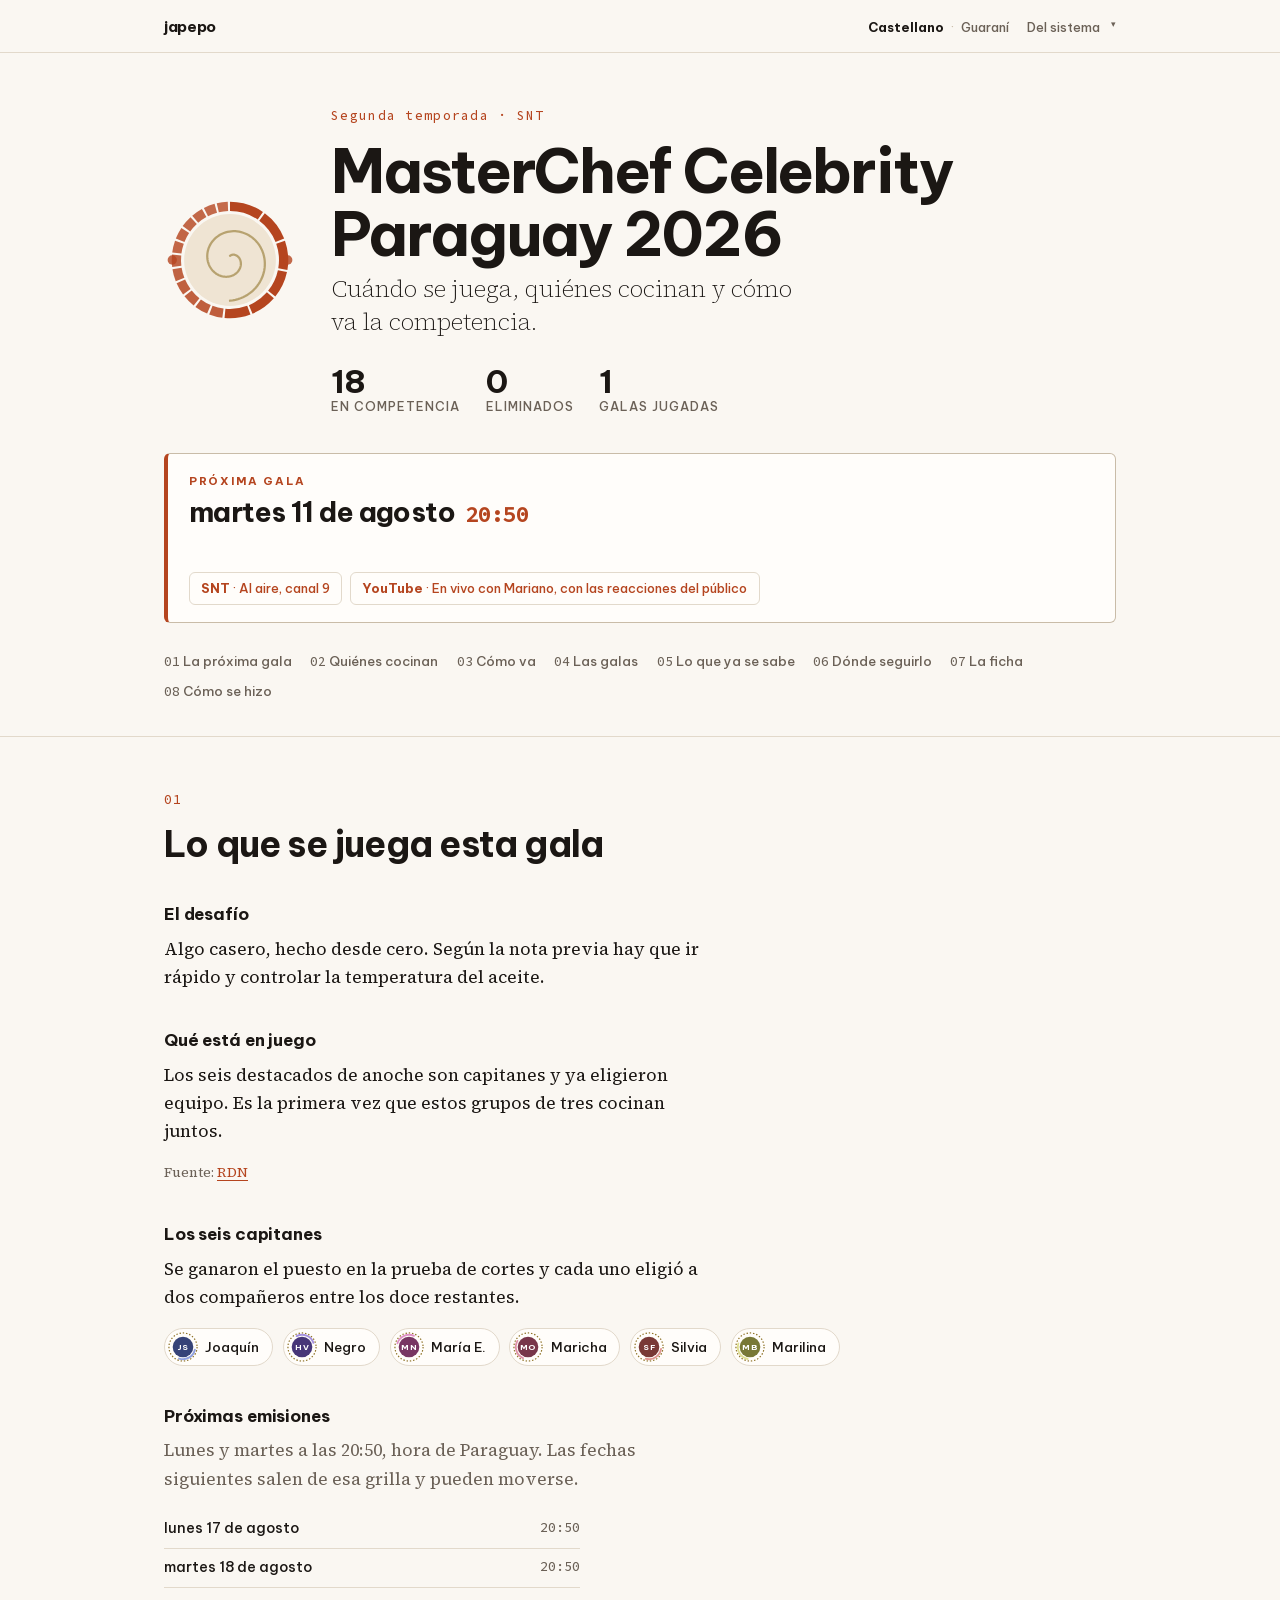
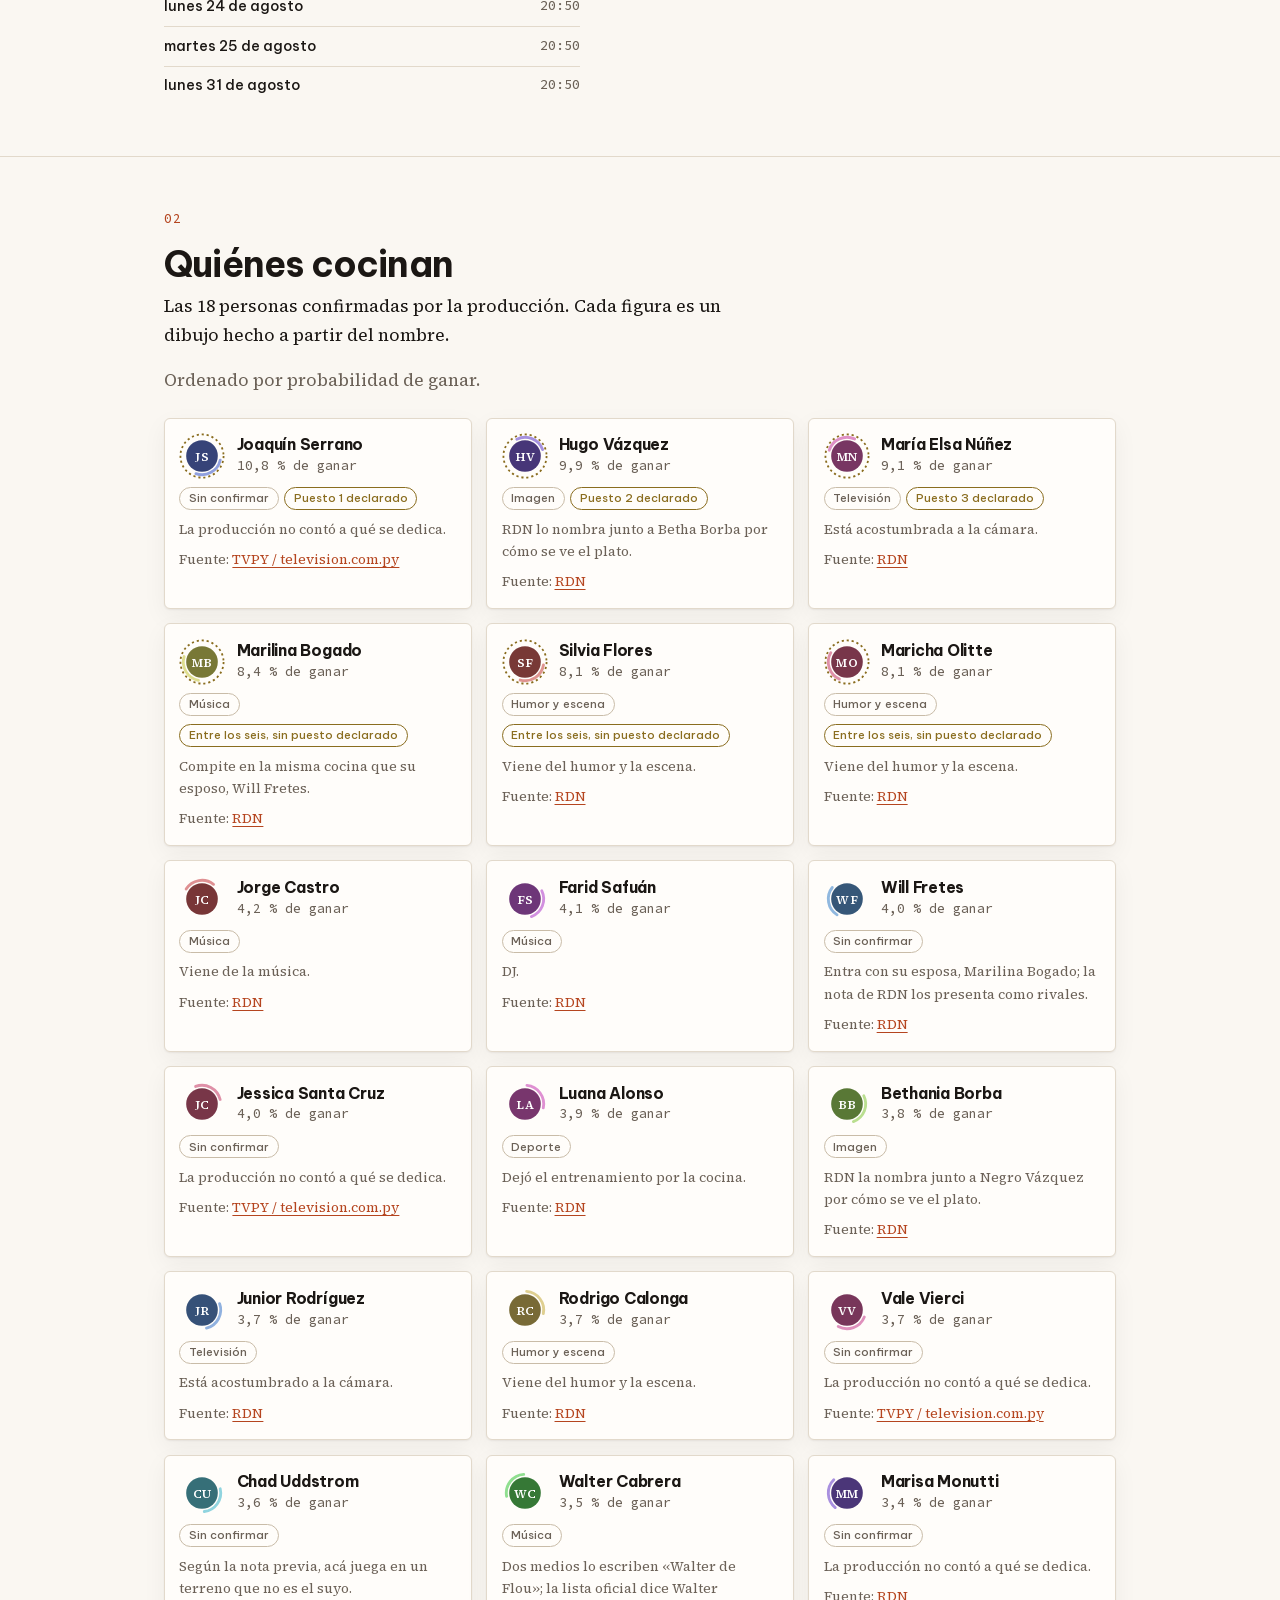
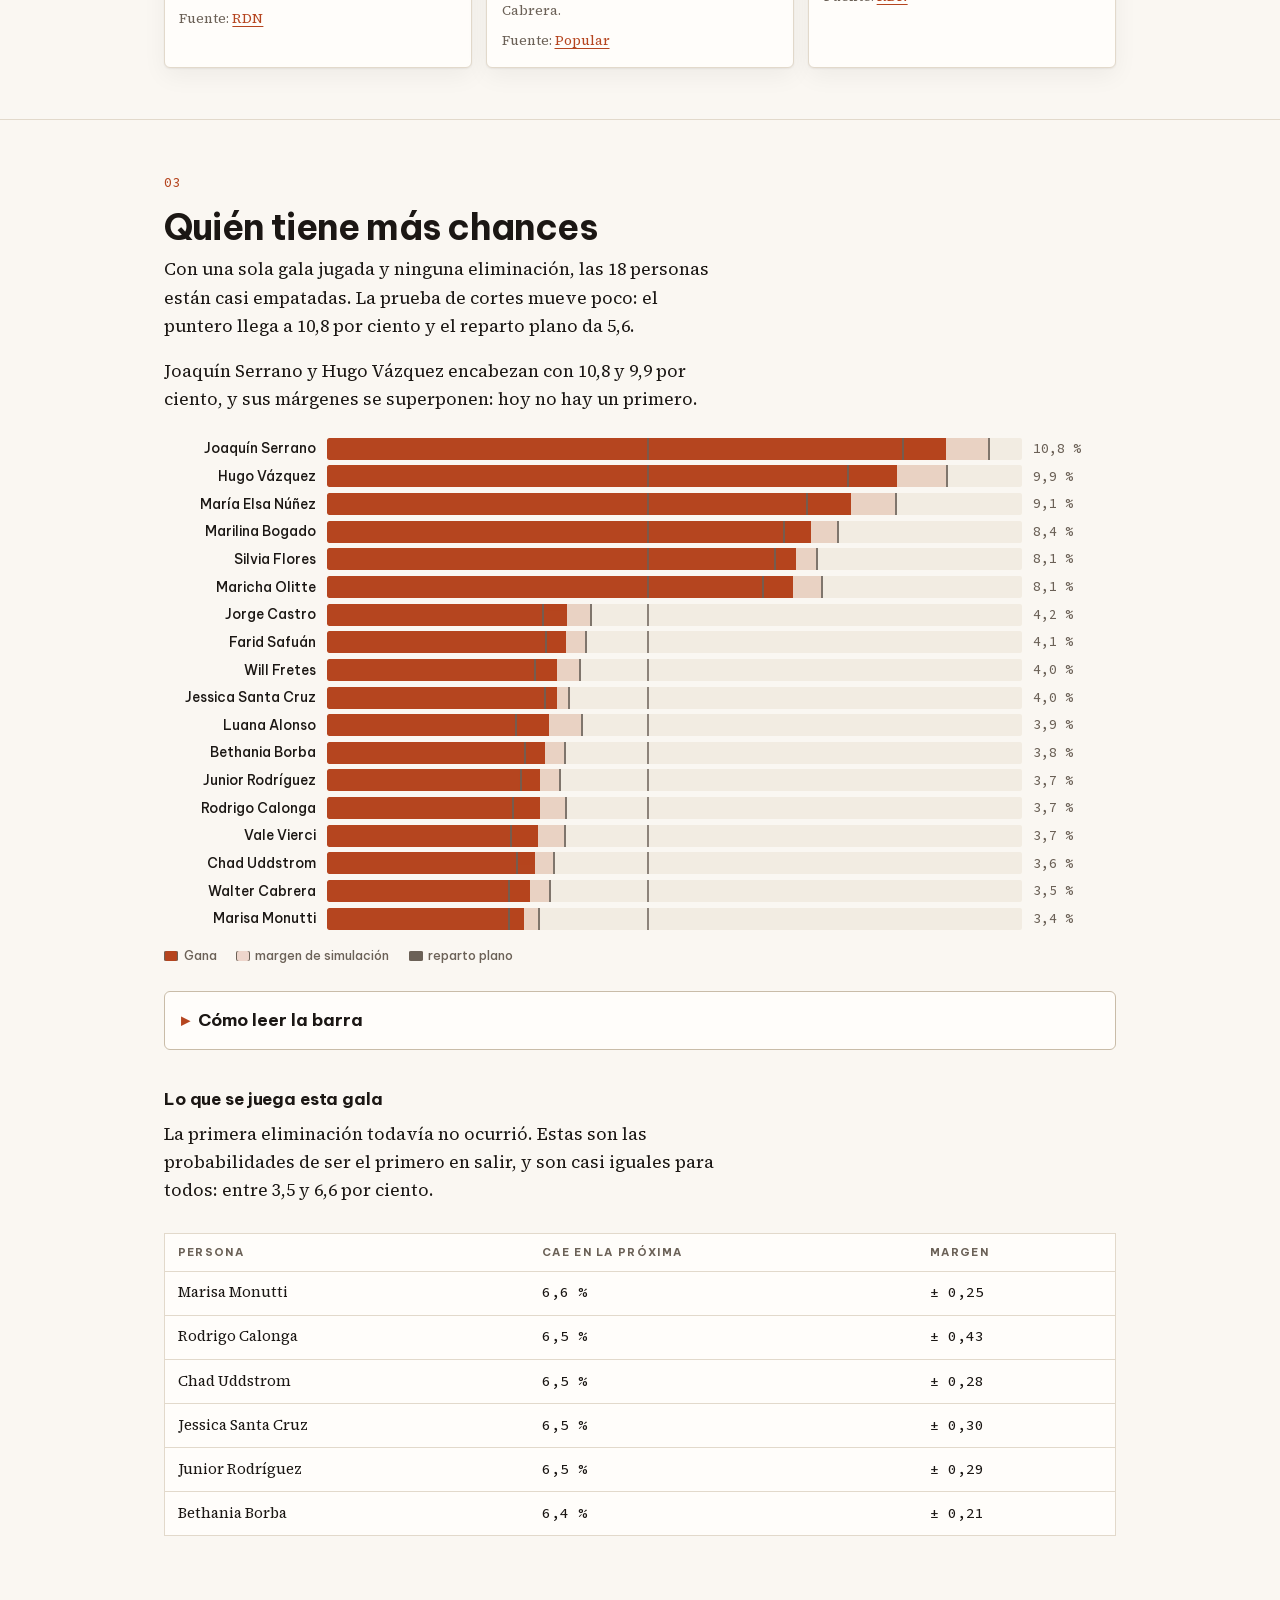
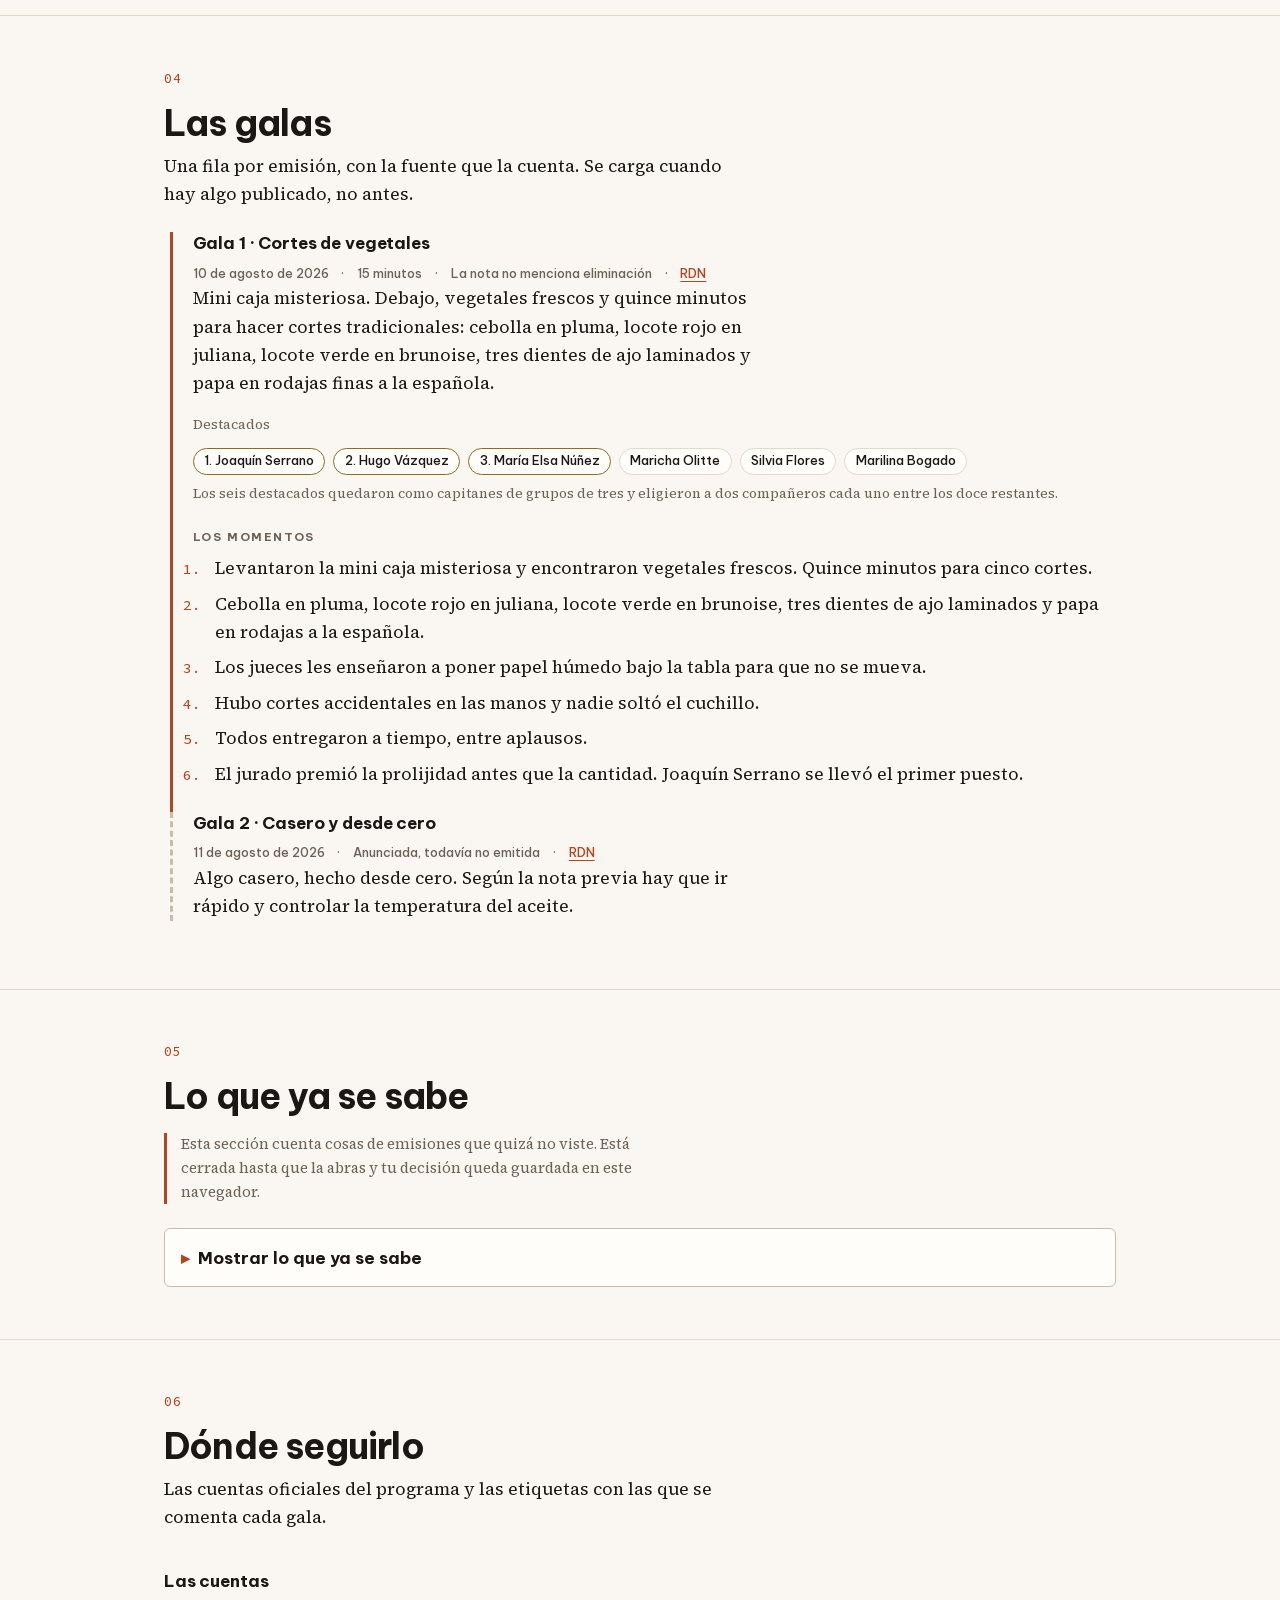
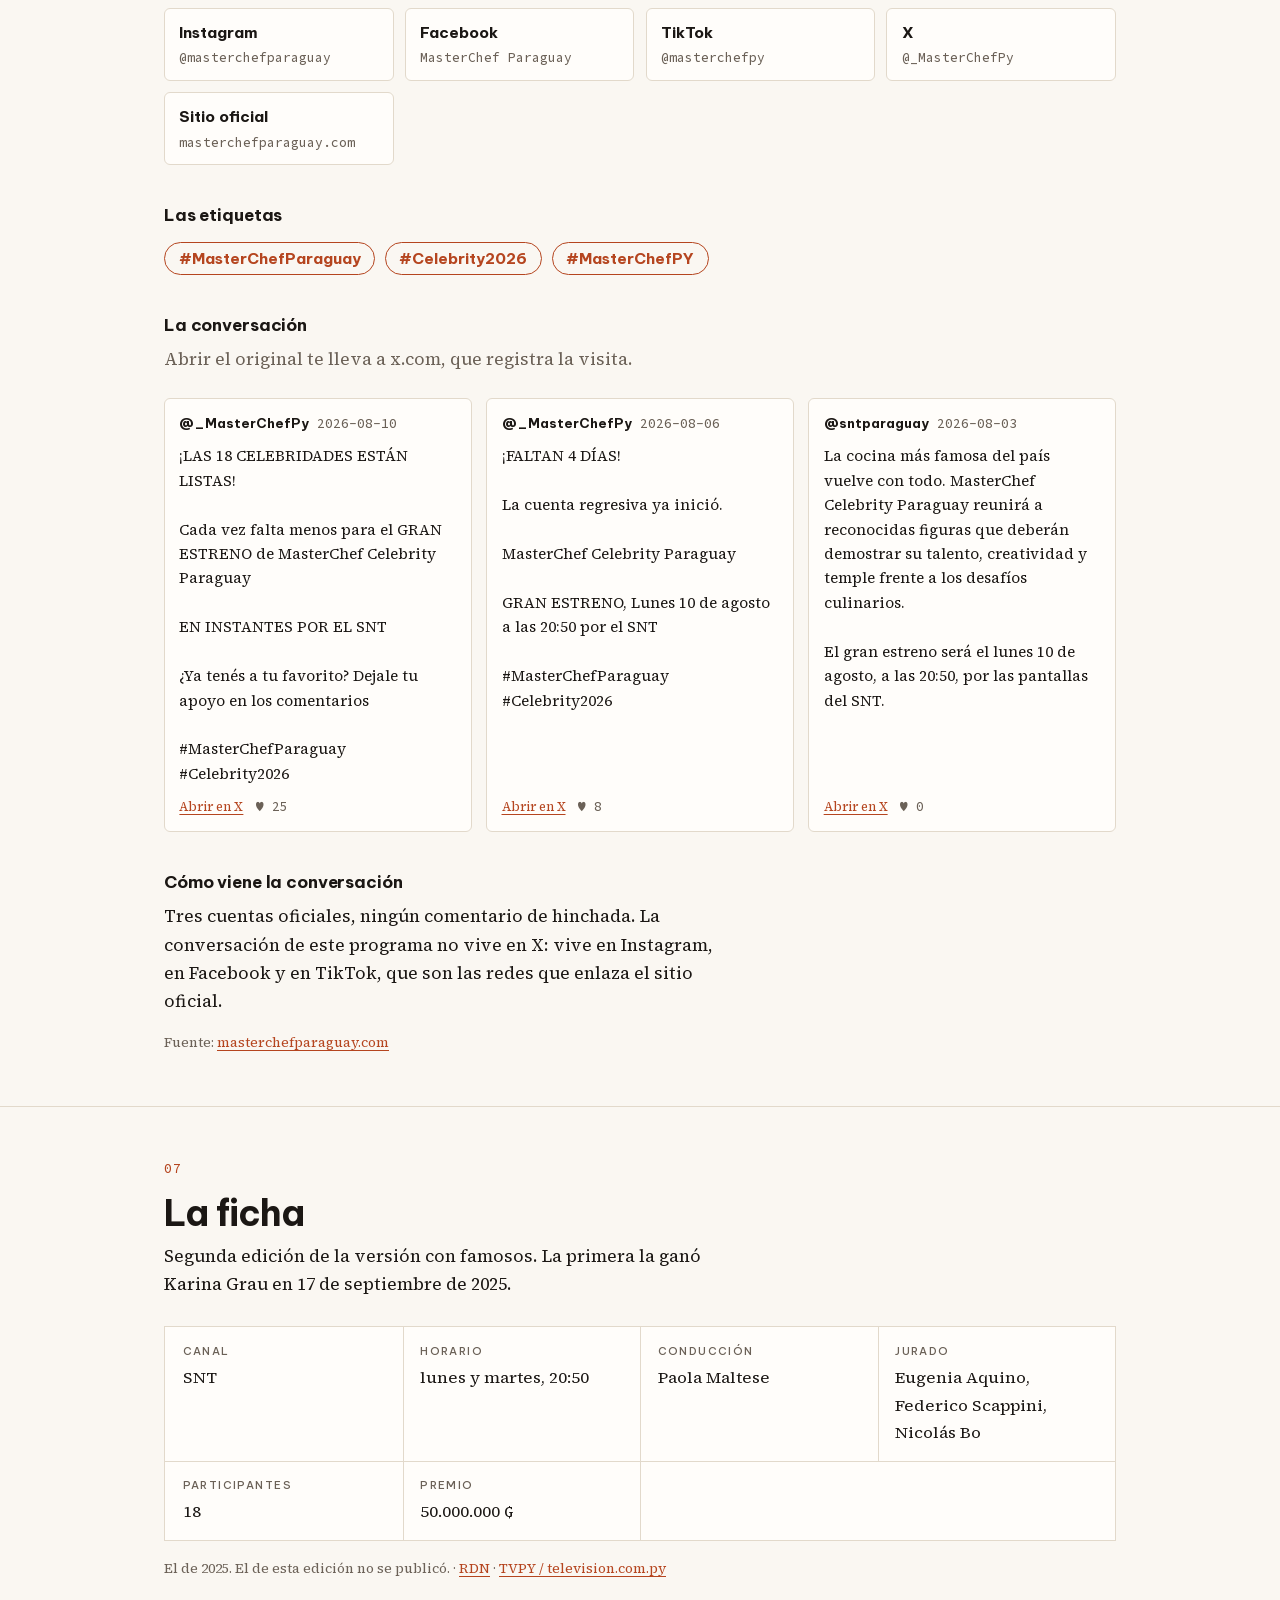
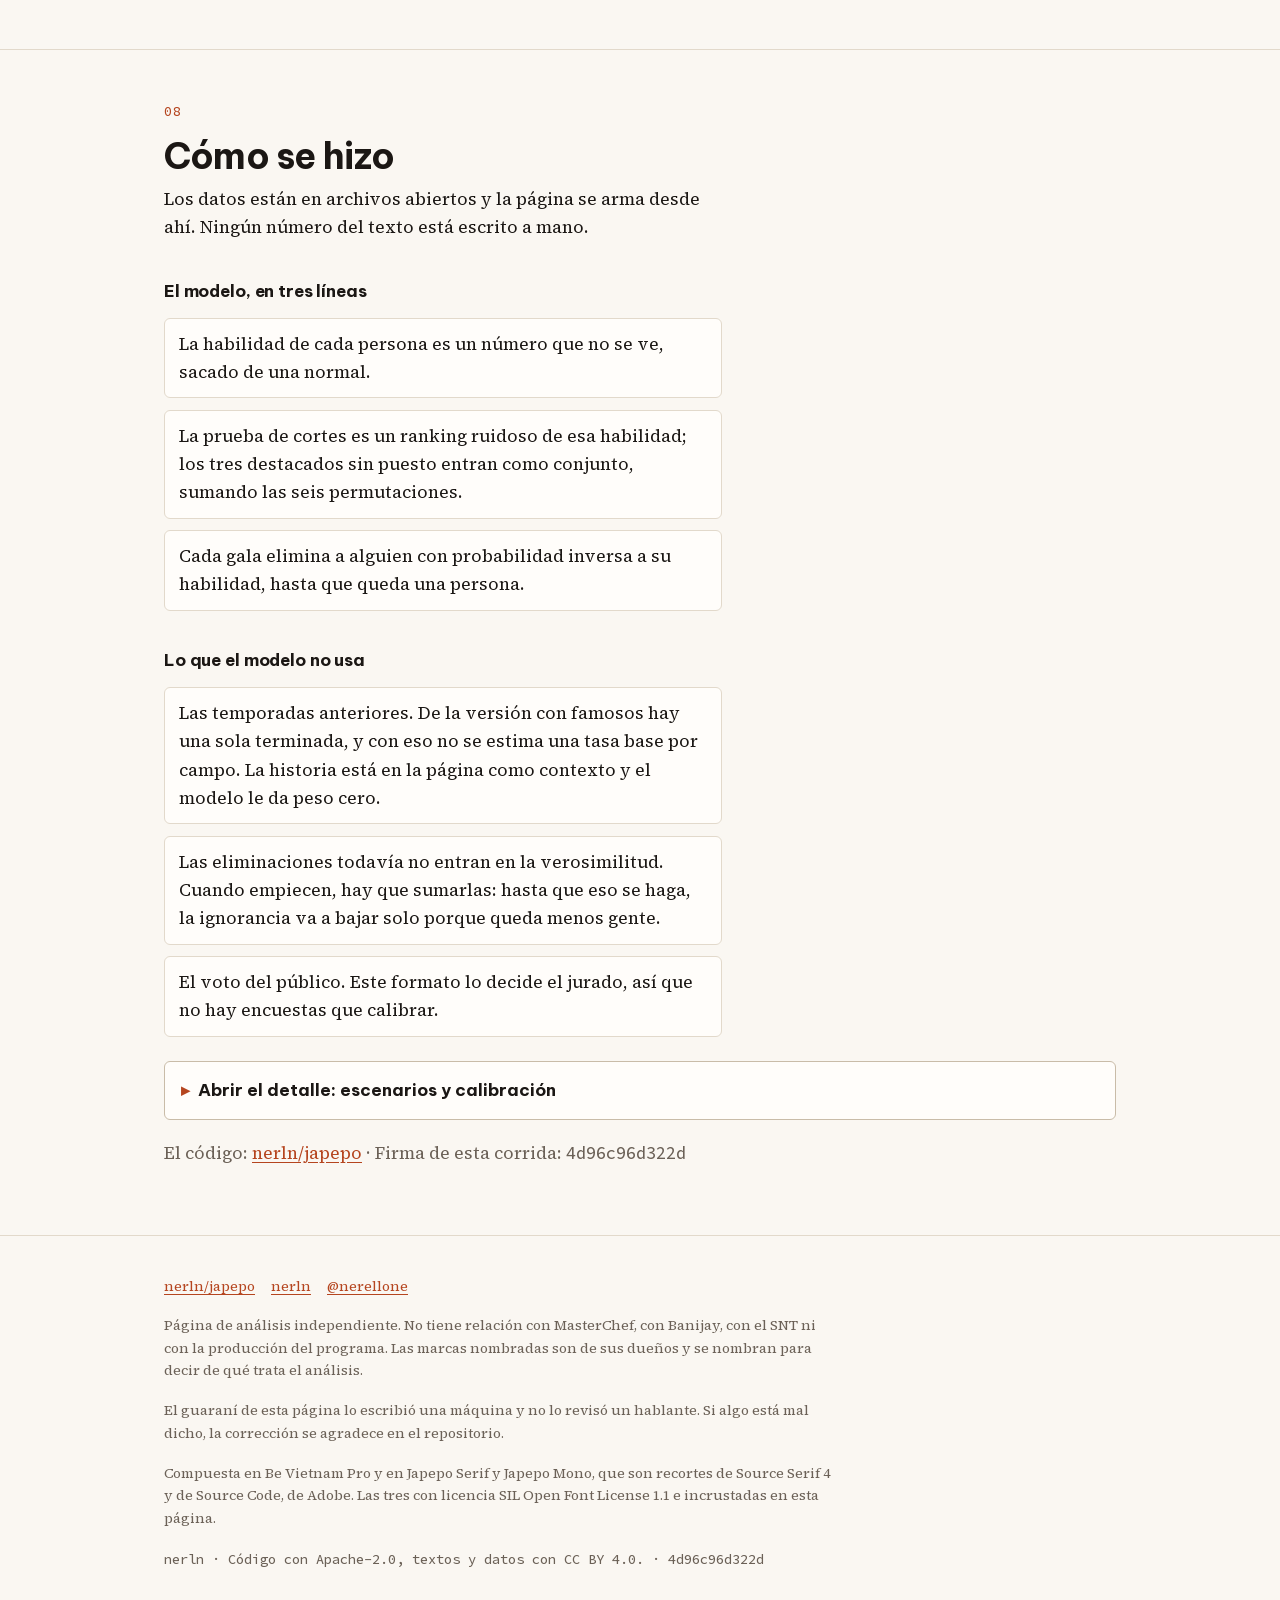
==== web/index.html @ 3936c99b "japepo: MasterChef Celebrity Paraguay 2026, en castellano y guaraní Página de seguimiento de la segu" ====
<!doctype html>
<html lang="es" data-tema="sistema">
<head>
<meta charset="utf-8">
<meta name="viewport" content="width=device-width, initial-scale=1">
<title>MasterChef Celebrity Paraguay 2026 · japepo</title>
<meta name="description" content="Cuándo es la próxima gala de MasterChef Celebrity Paraguay 2026, quiénes siguen en competencia y qué chance tiene cada uno. En castellano y guaraní. Sitio de hinchas, sin relación con la producción.">
<meta name="author" content="nerln">
<meta name="japepo:firma" content="4d96c96d322d">
<meta name="japepo:no-afiliacion" content="Análisis independiente. Sin relación con MasterChef, Banijay, SNT ni la producción del programa.">
<meta property="og:title" content="MasterChef Celebrity Paraguay 2026 · cuándo se juega y cómo va">
<meta property="og:description" content="Cuándo es la próxima gala y quién tiene más chances.">
<meta property="og:type" content="website">
<meta property="og:url" content="https://nerln.github.io/japepo/">
<meta property="og:site_name" content="japepo">
<meta property="og:locale" content="es_PY">
<meta property="og:locale:alternate" content="gn_PY">
<meta property="og:image" content="https://nerln.github.io/japepo/og.png">
<meta property="og:image:width" content="1200">
<meta property="og:image:height" content="630">
<meta property="og:image:alt" content="MasterChef Celebrity Paraguay 2026: la próxima gala y los tres con más chances.">
<meta name="twitter:card" content="summary_large_image">
<meta name="twitter:title" content="MasterChef Celebrity Paraguay 2026">
<meta name="twitter:description" content="Cuándo es la próxima gala y quién tiene más chances.">
<meta name="twitter:image" content="https://nerln.github.io/japepo/og.png">
<link rel="canonical" href="https://nerln.github.io/japepo/">
<link rel="icon" href="icono.svg" type="image/svg+xml">
<style>
/* ==========================================================================
   Tipografia incrustada. La genera gui/fuentes.py; no se edita a mano.

   Tres familias con tres trabajos: Be Vietnam Pro para titular y rotulo,
   Japepo Serif para lo que se lee de corrido, Japepo Mono para las cifras
   que forman columna. Las dos ultimas son recortes de Source Serif 4 y de
   Source Code, de Adobe, renombrados porque la OFL no deja usar el nombre
   reservado en una version modificada, y recortar es modificar.

   Las tres bajo SIL Open Font License 1.1:
   Be Vietnam Pro   Copyright 2021 The Be Vietnam Pro Project Authors (https://github.com/bettergui/BeVietnamPro) · https://scripts.sil.org/OFL
   Be Vietnam Pro   Copyright 2021 The Be Vietnam Pro Project Authors (https://github.com/bettergui/BeVietnamPro) · https://scripts.sil.org/OFL
   Japepo Serif     © 2014 - 2023 Adobe (http://www.adobe.com/), with Reserved Font Name ‘Source’. · http://scripts.sil.org/OFL
   Japepo Mono      © 2023 Adobe (http://www.adobe.com/), with Reserved Font Name ‘Source’ · http://scripts.sil.org/OFL
   ========================================================================== */

/* Be Vietnam Pro 500 · BeVietnamPro-Medium.ttf · 10.3 kB */
@font-face{font-family:"Be Vietnam Pro";font-style:normal;font-weight:500;font-display:swap;src:url([data-uri]) format('woff2');}

/* Be Vietnam Pro 700 · BeVietnamPro-Bold.ttf · 10.2 kB */
@font-face{font-family:"Be Vietnam Pro";font-style:normal;font-weight:700;font-display:swap;src:url([data-uri]) format('woff2');}

/* Japepo Serif 250 700 · SourceSerif4Variable.woff2 · 41.1 kB */
@font-face{font-family:"Japepo Serif";font-style:normal;font-weight:250 700;font-display:swap;src:url([data-uri]) format('woff2');}

/* Japepo Mono 450 · SourceCodeVariable.woff2 · 8.9 kB */
@font-face{font-family:"Japepo Mono";font-style:normal;font-weight:450;font-display:swap;src:url([data-uri]) format('woff2');}

</style>
<style>
/* ---------- temas ---------- */
:root {
  --fondo: #faf7f2;
  --fondo-2: #fffdfa;
  --fondo-3: #f2ece2;
  --texto: #1b1714;
  --texto-2: #6b6157;
  --borde: #e2d9cb;
  --borde-fuerte: #c9bca8;
  --acento: #b5451f;
  --acento-2: #8a6d1f;
  --barra: #b5451f;
  --banda: rgba(181, 69, 31, 0.18);
  --plano: #6b6157;
  --destacado: #8a6d1f;
  --marca-anillo: #b5451f;
  --marca-caldo: #efe4d3;
  --marca-vapor: #8a6d1f;
  --sombra: 0 1px 2px rgba(27, 23, 20, 0.06), 0 8px 24px rgba(27, 23, 20, 0.05);
  color-scheme: light;

  /* Tres radios, no uno. La ficha y las tablas van a canto vivo, las tarjetas
     apenas redondeadas, y solo las pastillas del control quedan circulares. */
  --radio: 6px;
  --radio-canto: 0px;
  --radio-pastilla: 999px;

  /* Tres familias, tres trabajos. Ninguna es la del sistema: un titular en
     Georgia y un texto en la sans del sistema es lo que hace que una pagina se
     lea como una plantilla. Ver gui/fuentes.py. */
  --tipo-display: "Be Vietnam Pro", "Helvetica Neue", Arial, sans-serif;
  --tipo-texto: "Japepo Serif", "Source Serif 4", Charter, Georgia, serif;
  --tipo-mono: "Japepo Mono", "Source Code", ui-monospace, SFMono-Regular, Menlo, monospace;
}
:root[data-tema="oscuro"] {
  color-scheme: dark;
  --fondo: #14120f; --fondo-2: #1d1a16; --fondo-3: #26221c;
  --texto: #f0ebe4; --texto-2: #a89e92; --borde: #322c25; --borde-fuerte: #4a4238;
  --acento: #e0763f; --acento-2: #d4b45e;
  --barra: #e0763f; --banda: rgba(224, 118, 63, 0.22); --plano: #a89e92;
  --destacado: #d4b45e;
  --marca-anillo: #e0763f; --marca-caldo: #26221c; --marca-vapor: #d4b45e;
  --sombra: 0 1px 2px rgba(0, 0, 0, 0.4), 0 8px 24px rgba(0, 0, 0, 0.3);
}
:root[data-tema="brasa"] {
  color-scheme: dark;
  --fondo: #0d0a08; --fondo-2: #17100c; --fondo-3: #21160f;
  --texto: #ffeede; --texto-2: #bd9b81; --borde: #33200f; --borde-fuerte: #5c3313;
  --acento: #ff7a18; --acento-2: #ffc14d;
  --barra: #ff7a18; --banda: rgba(255, 122, 24, 0.25); --plano: #bd9b81;
  --destacado: #ffc14d;
  --marca-anillo: #ff7a18; --marca-caldo: #21160f; --marca-vapor: #ffc14d;
  --sombra: 0 0 0 1px rgba(255, 122, 24, 0.08), 0 10px 30px rgba(0, 0, 0, 0.55);
}
:root[data-tema="kaa"] {
  color-scheme: light;
  --fondo: #f2f6ee; --fondo-2: #fbfdf8; --fondo-3: #e6eede;
  --texto: #16211a; --texto-2: #56695b; --borde: #d5e0ca; --borde-fuerte: #b3c4a4;
  --acento: #2f6b3d; --acento-2: #7a6a17;
  --barra: #2f6b3d; --banda: rgba(47, 107, 61, 0.16); --plano: #56695b;
  --destacado: #7a6a17;
  --marca-anillo: #2f6b3d; --marca-caldo: #e6eede; --marca-vapor: #7a6a17;
}
:root[data-tema="contraste"] {
  color-scheme: dark;
  --fondo: #000; --fondo-2: #000; --fondo-3: #111;
  --texto: #fff; --texto-2: #e8e8e8; --borde: #fff; --borde-fuerte: #fff;
  --acento: #ffe500; --acento-2: #00e5ff;
  --barra: #ffe500; --banda: rgba(255, 229, 0, 0.3); --plano: #fff;
  --destacado: #00e5ff;
  --marca-anillo: #ffe500; --marca-caldo: #000; --marca-vapor: #00e5ff;
  --sombra: none; --radio: 0px;
}
:root[data-tema="sistema"] { color-scheme: light dark; }
@media (prefers-color-scheme: dark) {
  :root[data-tema="sistema"] {
    --fondo: #14120f; --fondo-2: #1d1a16; --fondo-3: #26221c;
    --texto: #f0ebe4; --texto-2: #a89e92; --borde: #322c25; --borde-fuerte: #4a4238;
    --acento: #e0763f; --acento-2: #d4b45e;
    --barra: #e0763f; --banda: rgba(224, 118, 63, 0.22); --plano: #a89e92;
    --destacado: #d4b45e;
    --marca-anillo: #e0763f; --marca-caldo: #26221c; --marca-vapor: #d4b45e;
    --sombra: 0 1px 2px rgba(0, 0, 0, 0.4), 0 8px 24px rgba(0, 0, 0, 0.3);
  }
}

/* ---------- idioma ---------- */
html[lang="es"] [data-l="gn"], html[lang="gn"] [data-l="es"] { display: none; }

/* ---------- base ---------- */
* { box-sizing: border-box; }
html { scroll-behavior: smooth; }
body {
  margin: 0; background: var(--fondo); color: var(--texto);
  font-family: var(--tipo-texto); font-size: 1.0625rem; font-weight: 400;
  line-height: 1.66; -webkit-font-smoothing: antialiased; text-rendering: optimizeLegibility;
}
.envoltura { max-width: 62rem; margin: 0 auto; padding: 0 1.25rem; }
.prosa { max-width: 62ch; }          /* la linea de lectura, no el ancho del bloque */

/* El salto de la pagina es de familia antes que de peso: geometrico de 700
   contra serif de 250. Un 400 contra un 600 de la misma familia es el contraste
   timido que hace que todo se parezca a todo. */
h1, h2, h3 { font-family: var(--tipo-display); font-weight: 700; }
h1 {
  font-size: clamp(2.4rem, 5.4vw, 3.8rem); line-height: 1.03;
  letter-spacing: -0.035em; margin: 0 0 .5rem;
}
h2 {
  font-size: clamp(1.6rem, 3.2vw, 2.25rem); line-height: 1.12;
  letter-spacing: -0.022em; margin: 0 0 .5rem;
}
h3 {
  font-size: 1.06rem; line-height: 1.3; letter-spacing: -0.008em;
  margin: 2.4rem 0 .6rem;
}
p { margin: 0 0 1.05rem; }
strong, b { font-weight: 600; }
a { color: var(--acento); text-underline-offset: 3px; }
a:hover { text-decoration-thickness: 2px; }
:focus-visible { outline: 3px solid var(--acento); outline-offset: 2px; border-radius: 3px; }
.silencio { color: var(--texto-2); }
.mono { font-family: var(--tipo-mono); font-variant-numeric: tabular-nums; }
.oculto { position: absolute; width: 1px; height: 1px; overflow: hidden; clip: rect(0 0 0 0); white-space: nowrap; }
/* El enlace de salto es el primer tabulado de la pagina: al recibir el foco
   tiene que verse, o para quien navega con teclado es como no tenerlo. */
.oculto:focus, .oculto:focus-visible {
  position: fixed; top: .6rem; left: .6rem; width: auto; height: auto; clip: auto;
  z-index: 60; background: var(--acento); color: var(--fondo);
  padding: .5rem .9rem; border-radius: var(--radio); font-family: var(--tipo-display);
  font-weight: 700; text-decoration: none;
}

/* ---------- barra de control ---------- */
/* Una linea de texto arriba de todo. No se pega al scroll: una barra que
   persigue al lector le come alto de pantalla en el telefono y no hace falta,
   porque el tema ya viene del sistema y el idioma se elige una vez. */
.control { border-bottom: 1px solid var(--borde); }
.control .envoltura {
  display: flex; gap: 1rem; align-items: baseline; justify-content: space-between;
  padding-top: .85rem; padding-bottom: .85rem;
}
.control-nombre {
  font-family: var(--tipo-display); font-weight: 700; font-size: .95rem;
  letter-spacing: -0.02em; color: var(--texto); text-decoration: none;
}
.control-derecha {
  display: flex; align-items: baseline; gap: 1.1rem;
  font-family: var(--tipo-display); font-weight: 500; font-size: .8rem;
}
.idiomas { display: flex; align-items: baseline; gap: .45rem; }
.idiomas > span[aria-hidden] { color: var(--borde-fuerte); }
.idiomas button {
  border: 0; background: none; padding: 0; margin: 0; font: inherit;
  color: var(--texto-2); cursor: pointer;
}
.idiomas button:hover { color: var(--acento); }
.idiomas button[aria-pressed="true"] { color: var(--texto); font-weight: 700; }
.temas { position: relative; display: inline-flex; align-items: baseline; }
.temas::after {
  content: "▾"; position: absolute; right: 0; pointer-events: none;
  color: var(--texto-2); font-size: .7em;
}
.temas select {
  appearance: none; -webkit-appearance: none;
  border: 0; background: none; font: inherit; color: var(--texto-2);
  padding: 0 .85rem 0 0; margin: 0; cursor: pointer;
}
.temas select:hover { color: var(--acento); }

/* ---------- portada ---------- */
.portada { padding: 3.2rem 0 2rem; border-bottom: 1px solid var(--borde); }
.portada-fila { display: flex; gap: 2.2rem; align-items: center; flex-wrap: wrap; }
.portada-fila > div { flex: 1 1 22rem; min-width: 0; }
.marca { width: 132px; height: 132px; flex: none; }
.control .marca { width: 26px; height: 26px; }
.bajada {
  font-size: clamp(1.15rem, 2.1vw, 1.45rem); font-weight: 250; line-height: 1.42;
  color: var(--texto); max-width: 40ch; margin: .3rem 0 1rem;
}
.hechos { display: flex; gap: .5rem; flex-wrap: wrap; margin-top: 1rem; }
.hecho {
  border: 1px solid var(--borde); background: var(--fondo-2); border-radius: var(--radio);
  padding: .3rem .7rem; font-family: var(--tipo-display); font-weight: 500; font-size: .8rem;
}
.hecho b { font-weight: 600; }

/* ---------- la proxima gala ---------- */
.cifras { display: flex; gap: 1.6rem; flex-wrap: wrap; margin-top: 1.4rem; }
.cifra {
  font-family: var(--tipo-display); font-weight: 500; font-size: .78rem;
  color: var(--texto-2); line-height: 1.2; text-transform: uppercase; letter-spacing: .08em;
}
.cifra-num {
  display: block; font-family: var(--tipo-display); font-weight: 700;
  font-size: 2rem; letter-spacing: -0.03em; color: var(--texto); text-transform: none;
}
.proxima-tarjeta {
  margin-top: 2.4rem; border: 1px solid var(--borde-fuerte); border-left: 4px solid var(--acento);
  background: var(--fondo-2); padding: 1.1rem 1.3rem; border-radius: var(--radio);
}
.proxima-rotulo {
  font-family: var(--tipo-display); font-weight: 700; font-size: .7rem;
  letter-spacing: .16em; text-transform: uppercase; color: var(--acento); margin: 0 0 .3rem;
}
.proxima-cuando {
  font-family: var(--tipo-display); font-weight: 700; letter-spacing: -0.02em;
  font-size: clamp(1.3rem, 2.6vw, 1.75rem); margin: 0; line-height: 1.2;
}
.proxima-hora {
  font-family: var(--tipo-mono); font-size: .8em; color: var(--acento); margin-left: .6rem;
}
.proxima-reloj { margin: .35rem 0 0; font-size: .95rem; color: var(--texto-2); min-height: 1.5em; }
.proxima-tarjeta .hechos { margin-top: .9rem; }
a.hecho { text-decoration: none; }
a.hecho:hover { border-color: var(--acento); }
.capitanes { display: flex; gap: .6rem; flex-wrap: wrap; margin-top: 1rem; }
.capitan {
  display: flex; align-items: center; gap: .45rem; border: 1px solid var(--borde);
  border-radius: var(--radio-pastilla); padding: .2rem .8rem .2rem .2rem;
  background: var(--fondo-2); font-family: var(--tipo-display); font-weight: 500; font-size: .85rem;
}
.capitan .cara { width: 30px; height: 30px; }
.calendario { list-style: none; padding: 0; margin: 1rem 0 0; max-width: 26rem; }
.calendario li {
  display: flex; justify-content: space-between; gap: 1rem; padding: .45rem 0;
  border-bottom: 1px solid var(--borde); font-family: var(--tipo-display); font-weight: 500;
  font-size: .9rem;
}
.calendario li:last-child { border-bottom: 0; }
.calendario .mono { color: var(--texto-2); font-size: .85rem; }

/* ---------- momentos ---------- */
.momentos-h {
  font-family: var(--tipo-display); font-weight: 700; font-size: .72rem;
  letter-spacing: .14em; text-transform: uppercase; color: var(--texto-2); margin: 1.4rem 0 .5rem;
}
.momentos { margin: 0; padding-left: 1.1rem; display: grid; gap: .45rem; }
.momentos li { padding-left: .3rem; }
.momentos li::marker { font-family: var(--tipo-mono); color: var(--acento); font-size: .85em; }

/* ---------- redes ---------- */
.cuentas { display: grid; grid-template-columns: repeat(auto-fit, minmax(min(100%, 13rem), 1fr)); gap: .7rem; margin-top: 1rem; }
.cuenta {
  border: 1px solid var(--borde); background: var(--fondo-2); border-radius: var(--radio);
  padding: .7rem .9rem; text-decoration: none; color: var(--texto);
  font-family: var(--tipo-display); display: flex; flex-direction: column; gap: .15rem;
}
.cuenta:hover { border-color: var(--acento); }
.cuenta b { font-weight: 700; font-size: .95rem; }
.cuenta .mono { font-size: .8rem; color: var(--texto-2); }
.etiquetas-grandes { display: flex; gap: .6rem; flex-wrap: wrap; margin-top: 1rem; }
.etiqueta-grande {
  font-family: var(--tipo-display); font-weight: 700; font-size: .95rem;
  color: var(--acento); border: 1px solid var(--acento); border-radius: var(--radio-pastilla);
  padding: .2rem .85rem;
}

/* ---------- secciones ---------- */
section { padding: 3.2rem 0; border-bottom: 1px solid var(--borde); scroll-margin-top: 5.5rem; }
.rotulo {
  font-family: var(--tipo-mono); font-size: .8rem; letter-spacing: .1em;
  color: var(--acento); margin-bottom: .9rem;
}

/* ---------- ficha ---------- */
/* Las separaciones son sombras, no huecos: con seis datos y cuatro columnas
   sobra media fila, y un hueco pintado deja un bloque de color sin sentido. */
.ficha {
  display: grid; grid-template-columns: repeat(auto-fit, minmax(13rem, 1fr));
  background: var(--fondo-2); border: 1px solid var(--borde);
  border-radius: var(--radio-canto); overflow: hidden; margin-top: 1.75rem;
}
.ficha div { padding: .95rem 1.1rem; box-shadow: 1px 0 0 var(--borde), 0 1px 0 var(--borde); }
.ficha dt { font-family: var(--tipo-display); font-weight: 500; font-size: .68rem; letter-spacing: .13em; text-transform: uppercase; color: var(--texto-2); margin-bottom: .25rem; }
.ficha dd { margin: 0; font-size: 1.02rem; }

/* ---------- medidor ---------- */
.medidor { display: flex; gap: 1.5rem; align-items: center; flex-wrap: wrap; margin: 1.5rem 0; }
.medidor svg { width: 128px; height: 128px; flex: none; }
.medidor-num {
  font-family: var(--tipo-texto); font-weight: 250; font-size: clamp(3.2rem, 7vw, 4.6rem);
  line-height: .95; letter-spacing: -0.03em; font-variant-numeric: tabular-nums;
}

/* ---------- barras ---------- */
.barras { margin: 1.5rem 0 0; display: grid; gap: .3rem; }
.barra-fila { display: grid; grid-template-columns: minmax(6rem, 9.5rem) 1fr 5.2rem; gap: .7rem; align-items: center; font-family: var(--tipo-display); font-weight: 500; font-size: .86rem; }
.barra-nombre { text-align: right; white-space: nowrap; overflow: hidden; text-overflow: ellipsis; }
.pista { position: relative; height: 22px; background: var(--fondo-3); border-radius: 2px; overflow: hidden; }
.pista .banda {
  position: absolute; top: 0; bottom: 0; background: var(--banda);
  box-shadow: inset 2px 0 0 var(--texto-2), inset -2px 0 0 var(--texto-2);
  opacity: .85;
}
.pista .valor { position: absolute; top: 0; bottom: 0; left: 0; background: var(--barra); border-radius: 2px 0 0 2px; }
.pista .plano { position: absolute; top: -2px; bottom: -2px; width: 2px; background: var(--plano); opacity: .75; }
.barra-num { font-family: var(--tipo-mono); font-size: .82rem; color: var(--texto-2); font-variant-numeric: tabular-nums; }
.leyenda { display: flex; gap: 1.2rem; flex-wrap: wrap; font-family: var(--tipo-display); font-weight: 500; font-size: .78rem; color: var(--texto-2); margin-top: 1rem; }
.leyenda i {
  display: inline-block; width: 14px; height: 10px; vertical-align: -1px;
  margin-right: .35rem; border-radius: 2px;
  box-shadow: inset 1px 0 0 var(--texto-2), inset -1px 0 0 var(--texto-2);
}

/* ---------- tablas ---------- */
.tabla-envoltura { overflow-x: auto; margin: 1.75rem 0; border: 1px solid var(--borde); border-radius: var(--radio-canto); }
table { border-collapse: collapse; width: 100%; font-size: .9rem; background: var(--fondo-2); }
th, td { text-align: left; padding: .6rem .8rem; border-bottom: 1px solid var(--borde); vertical-align: top; }
th { font-family: var(--tipo-display); font-size: .68rem; letter-spacing: .12em; text-transform: uppercase; color: var(--texto-2); font-weight: 700; white-space: nowrap; }
tbody tr:last-child td { border-bottom: 0; }
td.num { font-family: var(--tipo-mono); font-variant-numeric: tabular-nums; white-space: nowrap; }
td.entero { white-space: nowrap; }

/* ---------- indice de secciones ---------- */
.indice { display: flex; gap: .5rem; flex-wrap: wrap; margin-top: 1.75rem; font-family: var(--tipo-display); font-weight: 500; font-size: .82rem; }
.indice { gap: .35rem 1.15rem; }
.indice a {
  text-decoration: none; color: var(--texto-2);
  border-bottom: 1px solid transparent; padding-bottom: 1px;
}
.indice a:hover { color: var(--acento); border-bottom-color: var(--acento); }
.numero-seccion { font-family: var(--tipo-mono); color: var(--texto-2); }

/* ---------- plantel ---------- */
.rejilla { display: grid; grid-template-columns: repeat(auto-fill, minmax(min(100%, 15.5rem), 1fr)); gap: .9rem; margin-top: 1.5rem; }
.persona { border: 1px solid var(--borde); background: var(--fondo-2); border-radius: var(--radio); padding: .9rem; box-shadow: var(--sombra); }
.persona-cab { display: flex; gap: .7rem; align-items: center; }
.cara { width: 46px; height: 46px; flex: none; }
.persona-nombre { font-family: var(--tipo-display); font-weight: 700; font-size: .98rem; letter-spacing: -0.015em; line-height: 1.25; }
.persona-p { font-family: var(--tipo-mono); font-size: .82rem; color: var(--texto-2); }
.etiqueta { display: inline-block; font-family: var(--tipo-display); font-weight: 500; font-size: .7rem; border: 1px solid var(--borde-fuerte); border-radius: var(--radio-pastilla); padding: .08rem .55rem; color: var(--texto-2); margin: .5rem .3rem 0 0; }
.etiqueta.viva { border-color: var(--destacado); color: var(--destacado); }
.persona-nota { font-size: .84rem; color: var(--texto-2); margin: .5rem 0 0; }

/* ---------- galas ---------- */
.gala { border-left: 3px solid var(--acento); padding: 0 0 1.5rem 1.2rem; margin-left: .4rem; position: relative; }
.gala:last-child { padding-bottom: 0; }
.gala.futura { border-left-style: dashed; border-left-color: var(--borde-fuerte); }
.gala h3 { margin-top: 0; }
.gala-meta { font-family: var(--tipo-display); font-weight: 500; font-size: .78rem; color: var(--texto-2); display: flex; gap: .8rem; flex-wrap: wrap; }
.podio { display: flex; gap: .5rem; flex-wrap: wrap; margin-top: .7rem; }
.podio span { border: 1px solid var(--borde); border-radius: var(--radio-pastilla); padding: .12rem .65rem; font-family: var(--tipo-display); font-weight: 500; font-size: .8rem; background: var(--fondo-2); }
.podio span.orden { border-color: var(--destacado); }

/* ---------- spoilers ---------- */
details.spoiler { border: 1px solid var(--borde-fuerte); border-radius: var(--radio); background: var(--fondo-2); padding: .9rem 1rem; margin-top: 1.5rem; }
details.spoiler > summary { cursor: pointer; font-family: var(--tipo-display); font-weight: 700; list-style: none; display: flex; align-items: center; gap: .5rem; }
details.spoiler > summary::-webkit-details-marker { display: none; }
details.spoiler > summary::before { content: "▸"; color: var(--acento); }
details.spoiler[open] > summary::before { content: "▾"; }
.aviso { border-left: 3px solid var(--acento); padding-left: .9rem; color: var(--texto-2); font-size: .9rem; margin: 1rem 0; }
.lista-limpia { list-style: none; padding: 0; margin: 1rem 0 0; display: grid; gap: .7rem; }
.lista-limpia li { border: 1px solid var(--borde); border-radius: var(--radio); padding: .7rem .9rem; background: var(--fondo-2); }

/* ---------- tuits ---------- */
.tuits { display: grid; grid-template-columns: repeat(auto-fill, minmax(min(100%, 19rem), 1fr)); gap: .9rem; margin-top: 1.5rem; }
.tuit { border: 1px solid var(--borde); border-radius: var(--radio); background: var(--fondo-2); padding: .9rem; display: flex; flex-direction: column; gap: .6rem; }
.tuit-cab { display: flex; gap: .5rem; align-items: baseline; font-size: .82rem; }
.tuit-handle { font-family: var(--tipo-display); font-weight: 700; }
.tuit-texto { white-space: pre-line; font-size: .92rem; margin: 0; }
.tuit-pie { margin-top: auto; display: flex; gap: .8rem; align-items: center; font-size: .8rem; color: var(--texto-2); }

/* ---------- pie ---------- */
footer { padding: 2.5rem 0 4rem; font-size: .86rem; color: var(--texto-2); }
footer p { max-width: 42rem; }
.pie-enlaces { display: flex; gap: 1rem; flex-wrap: wrap; margin-bottom: 1rem; }

@media (prefers-reduced-motion: reduce) {
  html { scroll-behavior: auto; }
  * { animation-duration: .01ms !important; transition-duration: .01ms !important; }
}
@media (max-width: 34rem) {
  body { font-size: 16px; }
  .barra-fila { grid-template-columns: minmax(4.5rem, 7rem) 1fr 4.4rem; gap: .5rem; }
  .control-nombre { display: none; }
}
@media print {
  .control { display: none; }
  section { break-inside: avoid; }
}
</style>
</head>
<body>

<a class="oculto" href="#contenido">Ir al contenido</a>

<div class="control">
  <div class="envoltura">
    <a class="control-nombre" href="#contenido">japepo</a>
    <div class="control-derecha">
      <span class="idiomas">
        <span class="oculto" id="rot-idioma">Idioma</span>
        <button id="b-es" type="button" aria-pressed="true" lang="es"
                aria-describedby="rot-idioma"><span data-l="es">Castellano</span><span data-l="gn">Castellano</span></button>
        <span aria-hidden="true">·</span>
        <button id="b-gn" type="button" aria-pressed="false" lang="gn"
                aria-describedby="rot-idioma"><span data-l="es">Guaraní</span><span data-l="gn">Guarani</span></button>
      </span>
      <span class="temas">
        <label class="oculto" for="s-tema-es" data-l="es">Tema</label>
        <label class="oculto" for="s-tema-gn" data-l="gn">Sa'y</label>
        <select id="s-tema-es" data-l="es"><option value="sistema">Del sistema</option><option value="claro">Claro</option><option value="oscuro">Oscuro</option><option value="brasa">Brasa</option><option value="kaa">Ka'a</option><option value="contraste">Alto contraste</option></select>
        <select id="s-tema-gn" data-l="gn"><option value="sistema">Sistema mba'e</option><option value="claro">Hesakã</option><option value="oscuro">Ipytũ</option><option value="brasa">Tatapỹi</option><option value="kaa">Ka'a</option><option value="contraste">Ojuavypa</option></select>
      </span>
    </div>
  </div>
</div>

<main id="contenido">

<header class="portada">
  <div class="envoltura">
    <div class="portada-fila">
      <svg viewBox="0 0 128 128" role="img" aria-label="japepo" class="marca" xmlns="http://www.w3.org/2000/svg"><circle cx="64.0" cy="64.0" r="44.5" fill="var(--marca-caldo)"/><path d="M 64.00 12.00 A 52.00 52.00 0 0 1 93.42 21.12" stroke="var(--marca-anillo)" stroke-width="9.0" fill="none" stroke-linecap="butt" opacity="1.000"/><path d="M 95.05 22.29 A 52.00 52.00 0 0 1 112.35 44.86" stroke="var(--marca-anillo)" stroke-width="9.0" fill="none" stroke-linecap="butt" opacity="1.000"/><path d="M 113.05 46.74 A 52.00 52.00 0 0 1 115.24 72.85" stroke="var(--marca-anillo)" stroke-width="9.0" fill="none" stroke-linecap="butt" opacity="1.000"/><path d="M 114.86 74.82 A 52.00 52.00 0 0 1 104.45 96.68" stroke="var(--marca-anillo)" stroke-width="9.0" fill="none" stroke-linecap="butt" opacity="1.000"/><path d="M 103.16 98.21 A 52.00 52.00 0 0 1 84.11 111.95" stroke="var(--marca-anillo)" stroke-width="9.0" fill="none" stroke-linecap="butt" opacity="1.000"/><path d="M 82.26 112.69 A 52.00 52.00 0 0 1 59.14 115.77" stroke="var(--marca-anillo)" stroke-width="9.0" fill="none" stroke-linecap="butt" opacity="1.000"/><path d="M 57.16 115.55 A 52.00 52.00 0 0 1 45.44 112.57" stroke="var(--marca-anillo)" stroke-width="9.0" fill="none" stroke-linecap="butt" opacity="0.863"/><path d="M 43.58 111.82 A 52.00 52.00 0 0 1 33.14 105.85" stroke="var(--marca-anillo)" stroke-width="9.0" fill="none" stroke-linecap="butt" opacity="0.861"/><path d="M 31.56 104.64 A 52.00 52.00 0 0 1 23.35 96.42" stroke="var(--marca-anillo)" stroke-width="9.0" fill="none" stroke-linecap="butt" opacity="0.846"/><path d="M 22.13 94.84 A 52.00 52.00 0 0 1 16.34 84.79" stroke="var(--marca-anillo)" stroke-width="9.0" fill="none" stroke-linecap="butt" opacity="0.846"/><path d="M 15.57 82.94 A 52.00 52.00 0 0 1 12.64 72.15" stroke="var(--marca-anillo)" stroke-width="9.0" fill="none" stroke-linecap="butt" opacity="0.832"/><path d="M 12.37 70.17 A 52.00 52.00 0 0 1 12.22 59.18" stroke="var(--marca-anillo)" stroke-width="9.0" fill="none" stroke-linecap="butt" opacity="0.825"/><path d="M 12.45 57.20 A 52.00 52.00 0 0 1 14.95 46.74" stroke="var(--marca-anillo)" stroke-width="9.0" fill="none" stroke-linecap="butt" opacity="0.817"/><path d="M 15.65 44.87 A 52.00 52.00 0 0 1 20.60 35.36" stroke="var(--marca-anillo)" stroke-width="9.0" fill="none" stroke-linecap="butt" opacity="0.815"/><path d="M 21.73 33.72 A 52.00 52.00 0 0 1 28.77 25.75" stroke="var(--marca-anillo)" stroke-width="9.0" fill="none" stroke-linecap="butt" opacity="0.813"/><path d="M 30.27 24.43 A 52.00 52.00 0 0 1 38.91 18.45" stroke="var(--marca-anillo)" stroke-width="9.0" fill="none" stroke-linecap="butt" opacity="0.808"/><path d="M 40.68 17.52 A 52.00 52.00 0 0 1 50.22 13.86" stroke="var(--marca-anillo)" stroke-width="9.0" fill="none" stroke-linecap="butt" opacity="0.798"/><path d="M 52.15 13.37 A 52.00 52.00 0 0 1 62.00 12.04" stroke="var(--marca-anillo)" stroke-width="9.0" fill="none" stroke-linecap="butt" opacity="0.789"/><circle cx="8.0" cy="64.0" r="4.5" fill="var(--marca-anillo)" opacity="0.8"/><circle cx="120.0" cy="64.0" r="4.5" fill="var(--marca-anillo)" opacity="0.8"/><path d="M 64.00 60.00 L 64.29 59.76 L 64.61 59.53 L 64.95 59.34 L 65.33 59.17 L 65.74 59.03 L 66.17 58.92 L 66.62 58.85 L 67.09 58.82 L 67.58 58.84 L 68.07 58.89 L 68.58 58.99 L 69.09 59.13 L 69.60 59.32 L 70.11 59.56 L 70.61 59.85 L 71.10 60.18 L 71.57 60.56 L 72.02 60.99 L 72.45 61.46 L 72.84 61.98 L 73.21 62.54 L 73.54 63.14 L 73.83 63.78 L 74.08 64.45 L 74.27 65.16 L 74.42 65.89 L 74.52 66.65 L 74.56 67.43 L 74.54 68.23 L 74.46 69.04 L 74.32 69.85 L 74.11 70.67 L 73.84 71.49 L 73.50 72.30 L 73.10 73.10 L 72.64 73.89 L 72.11 74.65 L 71.51 75.38 L 70.85 76.08 L 70.14 76.74 L 69.36 77.36 L 68.53 77.93 L 67.64 78.45 L 66.71 78.91 L 65.73 79.31 L 64.70 79.65 L 63.64 79.91 L 62.55 80.11 L 61.43 80.22 L 60.29 80.26 L 59.13 80.22 L 57.96 80.09 L 56.79 79.88 L 55.62 79.58 L 54.45 79.20 L 53.30 78.72 L 52.17 78.17 L 51.07 77.52 L 50.00 76.79 L 48.98 75.98 L 48.00 75.09 L 47.07 74.12 L 46.20 73.07 L 45.40 71.95 L 44.67 70.76 L 44.01 69.52 L 43.44 68.21 L 42.95 66.85 L 42.55 65.45 L 42.25 64.00 L 42.05 62.52 L 41.94 61.01 L 41.95 59.48 L 42.06 57.94 L 42.27 56.40 L 42.60 54.85 L 43.04 53.32 L 43.59 51.80 L 44.25 50.31 L 45.01 48.86 L 45.89 47.44 L 46.87 46.08 L 47.95 44.77 L 49.13 43.53 L 50.40 42.36 L 51.77 41.27 L 53.22 40.27 L 54.75 39.36 L 56.36 38.55 L 58.03 37.85 L 59.76 37.26 L 61.55 36.78 L 63.38 36.42 L 65.25 36.19 L 67.15 36.09 L 69.06 36.11 L 70.99 36.27 L 72.92 36.56 L 74.84 36.99 L 76.74 37.55 L 78.61 38.25 L 80.45 39.08 L 82.25 40.04 L 83.98 41.13 L 85.66 42.34 L 87.25 43.68 L 88.77 45.14 L 90.19 46.71 L 91.52 48.39 L 92.73 50.16 L 93.84 52.03 L 94.81 53.99 L 95.66 56.02 L 96.38 58.12 L 96.95 60.29 L 97.38 62.50 L 97.66 64.76 L 97.78 67.04 L 97.75 69.35 L 97.57 71.66 L 97.22 73.97 L 96.71 76.28 L 96.04 78.55 L 95.21 80.80 L 94.23 82.99 L 93.08 85.13 L 91.79 87.20 L 90.35 89.19 L 88.77 91.10 L 87.05 92.90 L 85.19 94.59 L 83.22 96.17 L 81.13 97.61 L 78.93 98.92 L 76.63 100.09 L 74.24 101.10 L 71.77 101.95 L 69.23 102.64 L 66.64 103.16 L 64.00 103.50" stroke="var(--marca-vapor)" stroke-width="2.2" fill="none" stroke-linecap="round" stroke-linejoin="round" opacity="0.55"/></svg>
      <div>
        <p class="rotulo"><span data-l="es">Segunda temporada · SNT</span><span data-l="gn">Temporada mokõiha · SNT</span></p>
        <h1>MasterChef Celebrity Paraguay 2026</h1>
        <p data-l="es" class="bajada">Cuándo se juega, quiénes cocinan y cómo va la competencia.</p><p data-l="gn" class="bajada">Araka'épe oñeha'ã, máva ombojy ha mba'éichapa oho pe ñorãirõ.</p>
        <div class="cifras"><div class="cifra"><span class="cifra-num">18</span><span data-l="es">en competencia</span><span data-l="gn">oñeha'ãva</span></div><div class="cifra"><span class="cifra-num">0</span><span data-l="es">eliminados</span><span data-l="gn">osẽva</span></div><div class="cifra"><span class="cifra-num">1</span><span data-l="es">galas jugadas</span><span data-l="gn">gala ojejapóva</span></div></div>
      </div>
    </div>
    
    <div class="proxima-tarjeta">
      <p class="proxima-rotulo"><span data-l="es">Próxima gala</span><span data-l="gn">Gala oútava</span></p>
      <p class="proxima-cuando">
        <span data-l="es" class="proxima-fecha">martes 11 de agosto</span><span data-l="gn" class="proxima-fecha">araapy 11 jasypoapy</span><span
          class="proxima-hora">20:50</span>
      </p>
      <p class="proxima-reloj mono"><span class="reloj" data-l="es" data-faltan="Faltan" data-dias="días" data-horas="horas" data-minutos="minutos" data-aire="Está al aire ahora"></span><span class="reloj" data-l="gn" data-faltan="Hembýma" data-dias="ára" data-horas="aravo" data-minutos="aravo'i" data-aire="Osẽhína ko'ág̃a"></span></p>
      <div class="hechos"><a class="hecho" href="https://www.snt.com.py/" rel="noopener noreferrer" target="_blank"><b>SNT</b> · <span data-l="es">Al aire, canal 9</span><span data-l="gn">Yvytúre, kanal 9</span></a><a class="hecho" href="https://www.youtube.com/results?search_query=MasterChef+Celebrity+Paraguay" rel="noopener noreferrer" target="_blank"><b>YouTube</b> · <span data-l="es">En vivo con Mariano, con las reacciones del público</span><span data-l="gn">Oikohápe Mariano ndive, tapicha kuéra ñe'ẽ reheve</span></a></div>
    </div>
  </div>
  <nav class="envoltura">
    <div class="indice"><a href="#proxima"><span class="numero-seccion">01</span> <span data-l="es">La próxima gala</span><span data-l="gn">Gala oútava</span></a><a href="#plantel"><span class="numero-seccion">02</span> <span data-l="es">Quiénes cocinan</span><span data-l="gn">Mávapa ombojy</span></a><a href="#como-va"><span class="numero-seccion">03</span> <span data-l="es">Cómo va</span><span data-l="gn">Mba'éichapa oho</span></a><a href="#galas"><span class="numero-seccion">04</span> <span data-l="es">Las galas</span><span data-l="gn">Umi gala</span></a><a href="#spoilers"><span class="numero-seccion">05</span> <span data-l="es">Lo que ya se sabe</span><span data-l="gn">Ojekuaámava</span></a><a href="#social"><span class="numero-seccion">06</span> <span data-l="es">Dónde seguirlo</span><span data-l="gn">Moõpa oñemoirũ</span></a><a href="#ficha"><span class="numero-seccion">07</span> <span data-l="es">La ficha</span><span data-l="gn">Kuatia'atã</span></a><a href="#metodo"><span class="numero-seccion">08</span> <span data-l="es">Cómo se hizo</span><span data-l="gn">Mba'éichapa ojejapo</span></a></div>
  </nav>
</header>

<section id="proxima">
  <div class="envoltura">
    <p class="rotulo">01</p>
    <h2><span data-l="es">Lo que se juega esta gala</span><span data-l="gn">Mba'épa oñeha'ã ko galápe</span></h2>
    
      <h3><span data-l="es">El desafío</span><span data-l="gn">Pe ñeha'ã</span></h3>
      <div class="prosa"><p data-l="es">Algo casero, hecho desde cero. Según la nota previa hay que ir rápido y controlar la temperatura del aceite.</p><p data-l="gn">Peteĩ mba'e ógape guare, ojejapóva iñepyrũmby guive. Pe kuatiahai he'iháicha tekotevẽ oje'e pya'e ha oñeñangareko ñandyry akuhu rehe.</p></div>
      <h3><span data-l="es">Qué está en juego</span><span data-l="gn">Mba'épa oĩ ñeha'ãme</span></h3>
      <div class="prosa"><p data-l="es">Los seis destacados de anoche son capitanes y ya eligieron equipo. Es la primera vez que estos grupos de tres cocinan juntos.</p><p data-l="gn">Umi poteĩ ojehechakuaáva kuehe pyhare ha'e capitán ha oiporavóma iñaty. Ko'ãva mbohapy-mbohapy okoseina ypy oñondive.</p>
        <p class="silencio" style="font-size:.84rem"><span data-l="es">Fuente</span><span data-l="gn">Moógui ou</span>:
          <a href="https://www.rdn.com.py/2026/08/11/masterchef-celebrity-paraguay-seis-famosos-brillaron-en-el-desafio-de-cortes-de-vegetales/" rel="noopener noreferrer" target="_blank" title="MasterChef Celebrity Paraguay: seis famosos brillaron en el desafio de cortes de vegetales · 2026-08-11">RDN</a></p>
      </div>
    <h3><span data-l="es">Los seis capitanes</span><span data-l="gn">Umi poteĩ capitán</span></h3>
    <div class="prosa"><p data-l="es">Se ganaron el puesto en la prueba de cortes y cada uno eligió a dos compañeros entre los doce restantes.</p><p data-l="gn">Ogana hikuái ipuesto pe ñeikytĩ ñeha'ãme ha peteĩteĩ oiporavo mokõi irũ umi pakõi hembýva apytégui.</p></div>
    <div class="capitanes"><span class="capitan"><svg viewBox="0 0 64 64" class="cara" aria-hidden="true" xmlns="http://www.w3.org/2000/svg"><circle cx="32.0" cy="32.0" r="22" fill="hsl(228 38% 34%)"/><path d="M 57.33 37.85 A 26 26 0 0 1 23.54 56.58" stroke="hsl(228 55% 72%)" stroke-width="4" fill="none" stroke-linecap="round"/><circle cx="32.0" cy="32.0" r="30" fill="none" stroke="var(--destacado)" stroke-width="2.5" stroke-dasharray="3 4"/><text x="32.0" y="32.0" text-anchor="middle" dominant-baseline="central" font-size="17" font-weight="600" fill="#fff" letter-spacing="0.5">JS</text></svg>Joaquín</span><span class="capitan"><svg viewBox="0 0 64 64" class="cara" aria-hidden="true" xmlns="http://www.w3.org/2000/svg"><circle cx="32.0" cy="32.0" r="22" fill="hsl(256 38% 34%)"/><path d="M 20.60 8.63 A 26 26 0 0 1 56.43 23.11" stroke="hsl(256 55% 72%)" stroke-width="4" fill="none" stroke-linecap="round"/><circle cx="32.0" cy="32.0" r="30" fill="none" stroke="var(--destacado)" stroke-width="2.5" stroke-dasharray="3 4"/><text x="32.0" y="32.0" text-anchor="middle" dominant-baseline="central" font-size="17" font-weight="600" fill="#fff" letter-spacing="0.5">HV</text></svg>Negro</span><span class="capitan"><svg viewBox="0 0 64 64" class="cara" aria-hidden="true" xmlns="http://www.w3.org/2000/svg"><circle cx="32.0" cy="32.0" r="22" fill="hsl(319 38% 34%)"/><path d="M 7.27 23.97 A 26 26 0 0 1 42.58 8.25" stroke="hsl(319 55% 72%)" stroke-width="4" fill="none" stroke-linecap="round"/><circle cx="32.0" cy="32.0" r="30" fill="none" stroke="var(--destacado)" stroke-width="2.5" stroke-dasharray="3 4"/><text x="32.0" y="32.0" text-anchor="middle" dominant-baseline="central" font-size="17" font-weight="600" fill="#fff" letter-spacing="0.5">MN</text></svg>María E.</span><span class="capitan"><svg viewBox="0 0 64 64" class="cara" aria-hidden="true" xmlns="http://www.w3.org/2000/svg"><circle cx="32.0" cy="32.0" r="22" fill="hsl(342 38% 34%)"/><path d="M 21.42 55.75 A 26 26 0 0 1 9.48 19.00" stroke="hsl(342 55% 72%)" stroke-width="4" fill="none" stroke-linecap="round"/><circle cx="32.0" cy="32.0" r="30" fill="none" stroke="var(--destacado)" stroke-width="2.5" stroke-dasharray="3 4"/><text x="32.0" y="32.0" text-anchor="middle" dominant-baseline="central" font-size="17" font-weight="600" fill="#fff" letter-spacing="0.5">MO</text></svg>Maricha</span><span class="capitan"><svg viewBox="0 0 64 64" class="cara" aria-hidden="true" xmlns="http://www.w3.org/2000/svg"><circle cx="32.0" cy="32.0" r="22" fill="hsl(3 38% 34%)"/><path d="M 57.68 36.07 A 26 26 0 0 1 25.27 57.11" stroke="hsl(3 55% 72%)" stroke-width="4" fill="none" stroke-linecap="round"/><circle cx="32.0" cy="32.0" r="30" fill="none" stroke="var(--destacado)" stroke-width="2.5" stroke-dasharray="3 4"/><text x="32.0" y="32.0" text-anchor="middle" dominant-baseline="central" font-size="17" font-weight="600" fill="#fff" letter-spacing="0.5">SF</text></svg>Silvia</span><span class="capitan"><svg viewBox="0 0 64 64" class="cara" aria-hidden="true" xmlns="http://www.w3.org/2000/svg"><circle cx="32.0" cy="32.0" r="22" fill="hsl(60 38% 34%)"/><path d="M 27.04 57.52 A 26 26 0 0 1 7.14 24.40" stroke="hsl(60 55% 72%)" stroke-width="4" fill="none" stroke-linecap="round"/><circle cx="32.0" cy="32.0" r="30" fill="none" stroke="var(--destacado)" stroke-width="2.5" stroke-dasharray="3 4"/><text x="32.0" y="32.0" text-anchor="middle" dominant-baseline="central" font-size="17" font-weight="600" fill="#fff" letter-spacing="0.5">MB</text></svg>Marilina</span></div>
    <h3><span data-l="es">Próximas emisiones</span><span data-l="gn">Emisión oútava kuéra</span></h3>
    <div class="prosa"><p data-l="es" class="silencio">Lunes y martes a las 20:50, hora de Paraguay. Las fechas siguientes salen de esa grilla y pueden moverse.</p><p data-l="gn" class="silencio">Arakõi ha araapy 20:50-pe, Paraguay aravo. Umi ára oútava osẽ upe grilla-gui ha ikatu oñemoambue.</p></div>
    <ul class="calendario"><li><span data-l="es">lunes 17 de agosto</span><span data-l="gn">arakõi 17 jasypoapy</span><span class="mono">20:50</span></li><li><span data-l="es">martes 18 de agosto</span><span data-l="gn">araapy 18 jasypoapy</span><span class="mono">20:50</span></li><li><span data-l="es">lunes 24 de agosto</span><span data-l="gn">arakõi 24 jasypoapy</span><span class="mono">20:50</span></li><li><span data-l="es">martes 25 de agosto</span><span data-l="gn">araapy 25 jasypoapy</span><span class="mono">20:50</span></li><li><span data-l="es">lunes 31 de agosto</span><span data-l="gn">arakõi 31 jasypoapy</span><span class="mono">20:50</span></li></ul>
  </div>
</section>

<section id="plantel">
  <div class="envoltura">
    <p class="rotulo">02</p>
    <h2><span data-l="es">Quiénes cocinan</span><span data-l="gn">Mávapa ombojy</span></h2>
    <div class="prosa"><p data-l="es">Las 18 personas confirmadas por la producción. Cada figura es un dibujo hecho a partir del nombre.</p><p data-l="gn">Umi 18 tapicha pe producción omoneĩva. Peteĩteĩ ta'anga ojejapo héra guive.</p><p data-l="es" class="silencio">Ordenado por probabilidad de ganar.</p><p data-l="gn" class="silencio">Oñemohenda ikatuha ipu'aka hag̃ua rupive.</p></div>
    <div class="rejilla">
      <article class="persona">
        <div class="persona-cab">
          <svg viewBox="0 0 64 64" class="cara" aria-hidden="true" xmlns="http://www.w3.org/2000/svg"><circle cx="32.0" cy="32.0" r="22" fill="hsl(228 38% 34%)"/><path d="M 57.33 37.85 A 26 26 0 0 1 23.54 56.58" stroke="hsl(228 55% 72%)" stroke-width="4" fill="none" stroke-linecap="round"/><circle cx="32.0" cy="32.0" r="30" fill="none" stroke="var(--destacado)" stroke-width="2.5" stroke-dasharray="3 4"/><text x="32.0" y="32.0" text-anchor="middle" dominant-baseline="central" font-size="17" font-weight="600" fill="#fff" letter-spacing="0.5">JS</text></svg>
          <div>
            <div class="persona-nombre">Joaquín Serrano</div>
            <div class="persona-p">10,8 % <span data-l="es">de ganar</span><span data-l="gn">ipu'aka hag̃ua</span></div>
          </div>
        </div>
        <div><span class="etiqueta"><span data-l="es">Sin confirmar</span><span data-l="gn">Oñemoneĩ'ỹva</span></span><span class="etiqueta viva"><span data-l="es">Puesto 1 declarado</span><span data-l="gn">Puesto 1 oje'e va'ekue</span></span></div>
        <p data-l="es" class="persona-nota">La producción no contó a qué se dedica.</p><p data-l="gn" class="persona-nota">Pe producción nde'íri mba'épepa omba'apo.</p>
        <p class="persona-nota"><span data-l="es">Fuente</span><span data-l="gn">Moógui ou</span>: <a href="https://television.com.py/masterchef-celebrity-paraguay-confirma-a-sus-18-participantes" rel="noopener noreferrer" target="_blank" title="MasterChef Celebrity Paraguay confirma a sus 18 participantes · 2026-08-03">TVPY / television.com.py</a></p>
      </article>
      <article class="persona">
        <div class="persona-cab">
          <svg viewBox="0 0 64 64" class="cara" aria-hidden="true" xmlns="http://www.w3.org/2000/svg"><circle cx="32.0" cy="32.0" r="22" fill="hsl(256 38% 34%)"/><path d="M 20.60 8.63 A 26 26 0 0 1 56.43 23.11" stroke="hsl(256 55% 72%)" stroke-width="4" fill="none" stroke-linecap="round"/><circle cx="32.0" cy="32.0" r="30" fill="none" stroke="var(--destacado)" stroke-width="2.5" stroke-dasharray="3 4"/><text x="32.0" y="32.0" text-anchor="middle" dominant-baseline="central" font-size="17" font-weight="600" fill="#fff" letter-spacing="0.5">HV</text></svg>
          <div>
            <div class="persona-nombre">Hugo Vázquez</div>
            <div class="persona-p">9,9 % <span data-l="es">de ganar</span><span data-l="gn">ipu'aka hag̃ua</span></div>
          </div>
        </div>
        <div><span class="etiqueta"><span data-l="es">Imagen</span><span data-l="gn">Ta'anga</span></span><span class="etiqueta viva"><span data-l="es">Puesto 2 declarado</span><span data-l="gn">Puesto 2 oje'e va'ekue</span></span></div>
        <p data-l="es" class="persona-nota">RDN lo nombra junto a Betha Borba por cómo se ve el plato.</p><p data-l="gn" class="persona-nota">RDN omoĩ chupe Betha Borba ykére, pe tembi'u ojehechaháicha.</p>
        <p class="persona-nota"><span data-l="es">Fuente</span><span data-l="gn">Moógui ou</span>: <a href="https://www.rdn.com.py/2026/08/03/masterchef-celebrity-paraguay-vuelve-a-encender-sus-fogones/" rel="noopener noreferrer" target="_blank" title="MasterChef Celebrity Paraguay vuelve a encender sus fogones · 2026-08-03">RDN</a></p>
      </article>
      <article class="persona">
        <div class="persona-cab">
          <svg viewBox="0 0 64 64" class="cara" aria-hidden="true" xmlns="http://www.w3.org/2000/svg"><circle cx="32.0" cy="32.0" r="22" fill="hsl(319 38% 34%)"/><path d="M 7.27 23.97 A 26 26 0 0 1 42.58 8.25" stroke="hsl(319 55% 72%)" stroke-width="4" fill="none" stroke-linecap="round"/><circle cx="32.0" cy="32.0" r="30" fill="none" stroke="var(--destacado)" stroke-width="2.5" stroke-dasharray="3 4"/><text x="32.0" y="32.0" text-anchor="middle" dominant-baseline="central" font-size="17" font-weight="600" fill="#fff" letter-spacing="0.5">MN</text></svg>
          <div>
            <div class="persona-nombre">María Elsa Núñez</div>
            <div class="persona-p">9,1 % <span data-l="es">de ganar</span><span data-l="gn">ipu'aka hag̃ua</span></div>
          </div>
        </div>
        <div><span class="etiqueta"><span data-l="es">Televisión</span><span data-l="gn">Ta'angambyry</span></span><span class="etiqueta viva"><span data-l="es">Puesto 3 declarado</span><span data-l="gn">Puesto 3 oje'e va'ekue</span></span></div>
        <p data-l="es" class="persona-nota">Está acostumbrada a la cámara.</p><p data-l="gn" class="persona-nota">Ojepokuaáma kámarare.</p>
        <p class="persona-nota"><span data-l="es">Fuente</span><span data-l="gn">Moógui ou</span>: <a href="https://www.rdn.com.py/2026/08/03/masterchef-celebrity-paraguay-vuelve-a-encender-sus-fogones/" rel="noopener noreferrer" target="_blank" title="MasterChef Celebrity Paraguay vuelve a encender sus fogones · 2026-08-03">RDN</a></p>
      </article>
      <article class="persona">
        <div class="persona-cab">
          <svg viewBox="0 0 64 64" class="cara" aria-hidden="true" xmlns="http://www.w3.org/2000/svg"><circle cx="32.0" cy="32.0" r="22" fill="hsl(60 38% 34%)"/><path d="M 27.04 57.52 A 26 26 0 0 1 7.14 24.40" stroke="hsl(60 55% 72%)" stroke-width="4" fill="none" stroke-linecap="round"/><circle cx="32.0" cy="32.0" r="30" fill="none" stroke="var(--destacado)" stroke-width="2.5" stroke-dasharray="3 4"/><text x="32.0" y="32.0" text-anchor="middle" dominant-baseline="central" font-size="17" font-weight="600" fill="#fff" letter-spacing="0.5">MB</text></svg>
          <div>
            <div class="persona-nombre">Marilina Bogado</div>
            <div class="persona-p">8,4 % <span data-l="es">de ganar</span><span data-l="gn">ipu'aka hag̃ua</span></div>
          </div>
        </div>
        <div><span class="etiqueta"><span data-l="es">Música</span><span data-l="gn">Purahéi</span></span><span class="etiqueta viva"><span data-l="es">Entre los seis, sin puesto declarado</span><span data-l="gn">Umi poteĩ apytépe, puesto oje'e'ỹre</span></span></div>
        <p data-l="es" class="persona-nota">Compite en la misma cocina que su esposo, Will Fretes.</p><p data-l="gn" class="persona-nota">Oñeha'ã pe kosína peteĩchavape iména Will Fretes ndive.</p>
        <p class="persona-nota"><span data-l="es">Fuente</span><span data-l="gn">Moógui ou</span>: <a href="https://www.rdn.com.py/2026/08/03/masterchef-celebrity-paraguay-vuelve-a-encender-sus-fogones/" rel="noopener noreferrer" target="_blank" title="MasterChef Celebrity Paraguay vuelve a encender sus fogones · 2026-08-03">RDN</a></p>
      </article>
      <article class="persona">
        <div class="persona-cab">
          <svg viewBox="0 0 64 64" class="cara" aria-hidden="true" xmlns="http://www.w3.org/2000/svg"><circle cx="32.0" cy="32.0" r="22" fill="hsl(3 38% 34%)"/><path d="M 57.68 36.07 A 26 26 0 0 1 25.27 57.11" stroke="hsl(3 55% 72%)" stroke-width="4" fill="none" stroke-linecap="round"/><circle cx="32.0" cy="32.0" r="30" fill="none" stroke="var(--destacado)" stroke-width="2.5" stroke-dasharray="3 4"/><text x="32.0" y="32.0" text-anchor="middle" dominant-baseline="central" font-size="17" font-weight="600" fill="#fff" letter-spacing="0.5">SF</text></svg>
          <div>
            <div class="persona-nombre">Silvia Flores</div>
            <div class="persona-p">8,1 % <span data-l="es">de ganar</span><span data-l="gn">ipu'aka hag̃ua</span></div>
          </div>
        </div>
        <div><span class="etiqueta"><span data-l="es">Humor y escena</span><span data-l="gn">Puka ha escenario</span></span><span class="etiqueta viva"><span data-l="es">Entre los seis, sin puesto declarado</span><span data-l="gn">Umi poteĩ apytépe, puesto oje'e'ỹre</span></span></div>
        <p data-l="es" class="persona-nota">Viene del humor y la escena.</p><p data-l="gn" class="persona-nota">Ou puka ha escenario guive.</p>
        <p class="persona-nota"><span data-l="es">Fuente</span><span data-l="gn">Moógui ou</span>: <a href="https://www.rdn.com.py/2026/08/03/masterchef-celebrity-paraguay-vuelve-a-encender-sus-fogones/" rel="noopener noreferrer" target="_blank" title="MasterChef Celebrity Paraguay vuelve a encender sus fogones · 2026-08-03">RDN</a></p>
      </article>
      <article class="persona">
        <div class="persona-cab">
          <svg viewBox="0 0 64 64" class="cara" aria-hidden="true" xmlns="http://www.w3.org/2000/svg"><circle cx="32.0" cy="32.0" r="22" fill="hsl(342 38% 34%)"/><path d="M 21.42 55.75 A 26 26 0 0 1 9.48 19.00" stroke="hsl(342 55% 72%)" stroke-width="4" fill="none" stroke-linecap="round"/><circle cx="32.0" cy="32.0" r="30" fill="none" stroke="var(--destacado)" stroke-width="2.5" stroke-dasharray="3 4"/><text x="32.0" y="32.0" text-anchor="middle" dominant-baseline="central" font-size="17" font-weight="600" fill="#fff" letter-spacing="0.5">MO</text></svg>
          <div>
            <div class="persona-nombre">Maricha Olitte</div>
            <div class="persona-p">8,1 % <span data-l="es">de ganar</span><span data-l="gn">ipu'aka hag̃ua</span></div>
          </div>
        </div>
        <div><span class="etiqueta"><span data-l="es">Humor y escena</span><span data-l="gn">Puka ha escenario</span></span><span class="etiqueta viva"><span data-l="es">Entre los seis, sin puesto declarado</span><span data-l="gn">Umi poteĩ apytépe, puesto oje'e'ỹre</span></span></div>
        <p data-l="es" class="persona-nota">Viene del humor y la escena.</p><p data-l="gn" class="persona-nota">Ou puka ha escenario guive.</p>
        <p class="persona-nota"><span data-l="es">Fuente</span><span data-l="gn">Moógui ou</span>: <a href="https://www.rdn.com.py/2026/08/03/masterchef-celebrity-paraguay-vuelve-a-encender-sus-fogones/" rel="noopener noreferrer" target="_blank" title="MasterChef Celebrity Paraguay vuelve a encender sus fogones · 2026-08-03">RDN</a></p>
      </article>
      <article class="persona">
        <div class="persona-cab">
          <svg viewBox="0 0 64 64" class="cara" aria-hidden="true" xmlns="http://www.w3.org/2000/svg"><circle cx="32.0" cy="32.0" r="22" fill="hsl(359 38% 34%)"/><path d="M 9.95 18.22 A 26 26 0 0 1 48.01 11.51" stroke="hsl(359 55% 72%)" stroke-width="4" fill="none" stroke-linecap="round"/><text x="32.0" y="32.0" text-anchor="middle" dominant-baseline="central" font-size="17" font-weight="600" fill="#fff" letter-spacing="0.5">JC</text></svg>
          <div>
            <div class="persona-nombre">Jorge Castro</div>
            <div class="persona-p">4,2 % <span data-l="es">de ganar</span><span data-l="gn">ipu'aka hag̃ua</span></div>
          </div>
        </div>
        <div><span class="etiqueta"><span data-l="es">Música</span><span data-l="gn">Purahéi</span></span></div>
        <p data-l="es" class="persona-nota">Viene de la música.</p><p data-l="gn" class="persona-nota">Ou purahéi guive.</p>
        <p class="persona-nota"><span data-l="es">Fuente</span><span data-l="gn">Moógui ou</span>: <a href="https://www.rdn.com.py/2026/08/03/masterchef-celebrity-paraguay-vuelve-a-encender-sus-fogones/" rel="noopener noreferrer" target="_blank" title="MasterChef Celebrity Paraguay vuelve a encender sus fogones · 2026-08-03">RDN</a></p>
      </article>
      <article class="persona">
        <div class="persona-cab">
          <svg viewBox="0 0 64 64" class="cara" aria-hidden="true" xmlns="http://www.w3.org/2000/svg"><circle cx="32.0" cy="32.0" r="22" fill="hsl(290 38% 34%)"/><path d="M 55.37 20.60 A 26 26 0 0 1 40.89 56.43" stroke="hsl(290 55% 72%)" stroke-width="4" fill="none" stroke-linecap="round"/><text x="32.0" y="32.0" text-anchor="middle" dominant-baseline="central" font-size="17" font-weight="600" fill="#fff" letter-spacing="0.5">FS</text></svg>
          <div>
            <div class="persona-nombre">Farid Safuán</div>
            <div class="persona-p">4,1 % <span data-l="es">de ganar</span><span data-l="gn">ipu'aka hag̃ua</span></div>
          </div>
        </div>
        <div><span class="etiqueta"><span data-l="es">Música</span><span data-l="gn">Purahéi</span></span></div>
        <p data-l="es" class="persona-nota">DJ.</p><p data-l="gn" class="persona-nota">DJ.</p>
        <p class="persona-nota"><span data-l="es">Fuente</span><span data-l="gn">Moógui ou</span>: <a href="https://www.rdn.com.py/2026/08/03/masterchef-celebrity-paraguay-vuelve-a-encender-sus-fogones/" rel="noopener noreferrer" target="_blank" title="MasterChef Celebrity Paraguay vuelve a encender sus fogones · 2026-08-03">RDN</a></p>
      </article>
      <article class="persona">
        <div class="persona-cab">
          <svg viewBox="0 0 64 64" class="cara" aria-hidden="true" xmlns="http://www.w3.org/2000/svg"><circle cx="32.0" cy="32.0" r="22" fill="hsl(210 38% 34%)"/><path d="M 18.22 54.05 A 26 26 0 0 1 11.51 15.99" stroke="hsl(210 55% 72%)" stroke-width="4" fill="none" stroke-linecap="round"/><text x="32.0" y="32.0" text-anchor="middle" dominant-baseline="central" font-size="17" font-weight="600" fill="#fff" letter-spacing="0.5">WF</text></svg>
          <div>
            <div class="persona-nombre">Will Fretes</div>
            <div class="persona-p">4,0 % <span data-l="es">de ganar</span><span data-l="gn">ipu'aka hag̃ua</span></div>
          </div>
        </div>
        <div><span class="etiqueta"><span data-l="es">Sin confirmar</span><span data-l="gn">Oñemoneĩ'ỹva</span></span></div>
        <p data-l="es" class="persona-nota">Entra con su esposa, Marilina Bogado; la nota de RDN los presenta como rivales.</p><p data-l="gn" class="persona-nota">Oike hembireko Marilina Bogado ndive; RDN omombe'u ha'ekuéra oñorãirõha ojuehe.</p>
        <p class="persona-nota"><span data-l="es">Fuente</span><span data-l="gn">Moógui ou</span>: <a href="https://www.rdn.com.py/2026/08/03/masterchef-celebrity-paraguay-vuelve-a-encender-sus-fogones/" rel="noopener noreferrer" target="_blank" title="MasterChef Celebrity Paraguay vuelve a encender sus fogones · 2026-08-03">RDN</a></p>
      </article>
      <article class="persona">
        <div class="persona-cab">
          <svg viewBox="0 0 64 64" class="cara" aria-hidden="true" xmlns="http://www.w3.org/2000/svg"><circle cx="32.0" cy="32.0" r="22" fill="hsl(343 38% 34%)"/><path d="M 23.11 7.57 A 26 26 0 0 1 57.23 25.71" stroke="hsl(343 55% 72%)" stroke-width="4" fill="none" stroke-linecap="round"/><text x="32.0" y="32.0" text-anchor="middle" dominant-baseline="central" font-size="17" font-weight="600" fill="#fff" letter-spacing="0.5">JC</text></svg>
          <div>
            <div class="persona-nombre">Jessica Santa Cruz</div>
            <div class="persona-p">4,0 % <span data-l="es">de ganar</span><span data-l="gn">ipu'aka hag̃ua</span></div>
          </div>
        </div>
        <div><span class="etiqueta"><span data-l="es">Sin confirmar</span><span data-l="gn">Oñemoneĩ'ỹva</span></span></div>
        <p data-l="es" class="persona-nota">La producción no contó a qué se dedica.</p><p data-l="gn" class="persona-nota">Pe producción nde'íri mba'épepa omba'apo.</p>
        <p class="persona-nota"><span data-l="es">Fuente</span><span data-l="gn">Moógui ou</span>: <a href="https://television.com.py/masterchef-celebrity-paraguay-confirma-a-sus-18-participantes" rel="noopener noreferrer" target="_blank" title="MasterChef Celebrity Paraguay confirma a sus 18 participantes · 2026-08-03">TVPY / television.com.py</a></p>
      </article>
      <article class="persona">
        <div class="persona-cab">
          <svg viewBox="0 0 64 64" class="cara" aria-hidden="true" xmlns="http://www.w3.org/2000/svg"><circle cx="32.0" cy="32.0" r="22" fill="hsl(310 38% 34%)"/><path d="M 34.72 6.14 A 26 26 0 0 1 57.43 37.41" stroke="hsl(310 55% 72%)" stroke-width="4" fill="none" stroke-linecap="round"/><text x="32.0" y="32.0" text-anchor="middle" dominant-baseline="central" font-size="17" font-weight="600" fill="#fff" letter-spacing="0.5">LA</text></svg>
          <div>
            <div class="persona-nombre">Luana Alonso</div>
            <div class="persona-p">3,9 % <span data-l="es">de ganar</span><span data-l="gn">ipu'aka hag̃ua</span></div>
          </div>
        </div>
        <div><span class="etiqueta"><span data-l="es">Deporte</span><span data-l="gn">Ñembosarái</span></span></div>
        <p data-l="es" class="persona-nota">Dejó el entrenamiento por la cocina.</p><p data-l="gn" class="persona-nota">Oheja entrenamiento ha oike kosínape.</p>
        <p class="persona-nota"><span data-l="es">Fuente</span><span data-l="gn">Moógui ou</span>: <a href="https://www.rdn.com.py/2026/08/03/masterchef-celebrity-paraguay-vuelve-a-encender-sus-fogones/" rel="noopener noreferrer" target="_blank" title="MasterChef Celebrity Paraguay vuelve a encender sus fogones · 2026-08-03">RDN</a></p>
      </article>
      <article class="persona">
        <div class="persona-cab">
          <svg viewBox="0 0 64 64" class="cara" aria-hidden="true" xmlns="http://www.w3.org/2000/svg"><circle cx="32.0" cy="32.0" r="22" fill="hsl(88 38% 34%)"/><path d="M 55.37 20.60 A 26 26 0 0 1 40.89 56.43" stroke="hsl(88 55% 72%)" stroke-width="4" fill="none" stroke-linecap="round"/><text x="32.0" y="32.0" text-anchor="middle" dominant-baseline="central" font-size="17" font-weight="600" fill="#fff" letter-spacing="0.5">BB</text></svg>
          <div>
            <div class="persona-nombre">Bethania Borba</div>
            <div class="persona-p">3,8 % <span data-l="es">de ganar</span><span data-l="gn">ipu'aka hag̃ua</span></div>
          </div>
        </div>
        <div><span class="etiqueta"><span data-l="es">Imagen</span><span data-l="gn">Ta'anga</span></span></div>
        <p data-l="es" class="persona-nota">RDN la nombra junto a Negro Vázquez por cómo se ve el plato.</p><p data-l="gn" class="persona-nota">RDN omoĩ chupe Negro Vázquez ykére, pe tembi'u ojehechaháicha.</p>
        <p class="persona-nota"><span data-l="es">Fuente</span><span data-l="gn">Moógui ou</span>: <a href="https://www.rdn.com.py/2026/08/03/masterchef-celebrity-paraguay-vuelve-a-encender-sus-fogones/" rel="noopener noreferrer" target="_blank" title="MasterChef Celebrity Paraguay vuelve a encender sus fogones · 2026-08-03">RDN</a></p>
      </article>
      <article class="persona">
        <div class="persona-cab">
          <svg viewBox="0 0 64 64" class="cara" aria-hidden="true" xmlns="http://www.w3.org/2000/svg"><circle cx="32.0" cy="32.0" r="22" fill="hsl(215 38% 34%)"/><path d="M 56.43 23.11 A 26 26 0 0 1 38.29 57.23" stroke="hsl(215 55% 72%)" stroke-width="4" fill="none" stroke-linecap="round"/><text x="32.0" y="32.0" text-anchor="middle" dominant-baseline="central" font-size="17" font-weight="600" fill="#fff" letter-spacing="0.5">JR</text></svg>
          <div>
            <div class="persona-nombre">Junior Rodríguez</div>
            <div class="persona-p">3,7 % <span data-l="es">de ganar</span><span data-l="gn">ipu'aka hag̃ua</span></div>
          </div>
        </div>
        <div><span class="etiqueta"><span data-l="es">Televisión</span><span data-l="gn">Ta'angambyry</span></span></div>
        <p data-l="es" class="persona-nota">Está acostumbrado a la cámara.</p><p data-l="gn" class="persona-nota">Ojepokuaáma kámarare.</p>
        <p class="persona-nota"><span data-l="es">Fuente</span><span data-l="gn">Moógui ou</span>: <a href="https://www.rdn.com.py/2026/08/03/masterchef-celebrity-paraguay-vuelve-a-encender-sus-fogones/" rel="noopener noreferrer" target="_blank" title="MasterChef Celebrity Paraguay vuelve a encender sus fogones · 2026-08-03">RDN</a></p>
      </article>
      <article class="persona">
        <div class="persona-cab">
          <svg viewBox="0 0 64 64" class="cara" aria-hidden="true" xmlns="http://www.w3.org/2000/svg"><circle cx="32.0" cy="32.0" r="22" fill="hsl(48 38% 34%)"/><path d="M 34.27 6.10 A 26 26 0 0 1 57.52 36.96" stroke="hsl(48 55% 72%)" stroke-width="4" fill="none" stroke-linecap="round"/><text x="32.0" y="32.0" text-anchor="middle" dominant-baseline="central" font-size="17" font-weight="600" fill="#fff" letter-spacing="0.5">RC</text></svg>
          <div>
            <div class="persona-nombre">Rodrigo Calonga</div>
            <div class="persona-p">3,7 % <span data-l="es">de ganar</span><span data-l="gn">ipu'aka hag̃ua</span></div>
          </div>
        </div>
        <div><span class="etiqueta"><span data-l="es">Humor y escena</span><span data-l="gn">Puka ha escenario</span></span></div>
        <p data-l="es" class="persona-nota">Viene del humor y la escena.</p><p data-l="gn" class="persona-nota">Ou puka ha escenario guive.</p>
        <p class="persona-nota"><span data-l="es">Fuente</span><span data-l="gn">Moógui ou</span>: <a href="https://www.rdn.com.py/2026/08/03/masterchef-celebrity-paraguay-vuelve-a-encender-sus-fogones/" rel="noopener noreferrer" target="_blank" title="MasterChef Celebrity Paraguay vuelve a encender sus fogones · 2026-08-03">RDN</a></p>
      </article>
      <article class="persona">
        <div class="persona-cab">
          <svg viewBox="0 0 64 64" class="cara" aria-hidden="true" xmlns="http://www.w3.org/2000/svg"><circle cx="32.0" cy="32.0" r="22" fill="hsl(327 38% 34%)"/><path d="M 56.11 41.74 A 26 26 0 0 1 19.79 54.96" stroke="hsl(327 55% 72%)" stroke-width="4" fill="none" stroke-linecap="round"/><text x="32.0" y="32.0" text-anchor="middle" dominant-baseline="central" font-size="17" font-weight="600" fill="#fff" letter-spacing="0.5">VV</text></svg>
          <div>
            <div class="persona-nombre">Vale Vierci</div>
            <div class="persona-p">3,7 % <span data-l="es">de ganar</span><span data-l="gn">ipu'aka hag̃ua</span></div>
          </div>
        </div>
        <div><span class="etiqueta"><span data-l="es">Sin confirmar</span><span data-l="gn">Oñemoneĩ'ỹva</span></span></div>
        <p data-l="es" class="persona-nota">La producción no contó a qué se dedica.</p><p data-l="gn" class="persona-nota">Pe producción nde'íri mba'épepa omba'apo.</p>
        <p class="persona-nota"><span data-l="es">Fuente</span><span data-l="gn">Moógui ou</span>: <a href="https://television.com.py/masterchef-celebrity-paraguay-confirma-a-sus-18-participantes" rel="noopener noreferrer" target="_blank" title="MasterChef Celebrity Paraguay confirma a sus 18 participantes · 2026-08-03">TVPY / television.com.py</a></p>
      </article>
      <article class="persona">
        <div class="persona-cab">
          <svg viewBox="0 0 64 64" class="cara" aria-hidden="true" xmlns="http://www.w3.org/2000/svg"><circle cx="32.0" cy="32.0" r="22" fill="hsl(188 38% 34%)"/><path d="M 57.33 26.15 A 26 26 0 0 1 35.17 57.81" stroke="hsl(188 55% 72%)" stroke-width="4" fill="none" stroke-linecap="round"/><text x="32.0" y="32.0" text-anchor="middle" dominant-baseline="central" font-size="17" font-weight="600" fill="#fff" letter-spacing="0.5">CU</text></svg>
          <div>
            <div class="persona-nombre">Chad Uddstrom</div>
            <div class="persona-p">3,6 % <span data-l="es">de ganar</span><span data-l="gn">ipu'aka hag̃ua</span></div>
          </div>
        </div>
        <div><span class="etiqueta"><span data-l="es">Sin confirmar</span><span data-l="gn">Oñemoneĩ'ỹva</span></span></div>
        <p data-l="es" class="persona-nota">Según la nota previa, acá juega en un terreno que no es el suyo.</p><p data-l="gn" class="persona-nota">Pe kuatiahai he'iháicha, ko'ápe oñeha'ã peteĩ tenda ndaha'éiva imba'e.</p>
        <p class="persona-nota"><span data-l="es">Fuente</span><span data-l="gn">Moógui ou</span>: <a href="https://www.rdn.com.py/2026/08/03/masterchef-celebrity-paraguay-vuelve-a-encender-sus-fogones/" rel="noopener noreferrer" target="_blank" title="MasterChef Celebrity Paraguay vuelve a encender sus fogones · 2026-08-03">RDN</a></p>
      </article>
      <article class="persona">
        <div class="persona-cab">
          <svg viewBox="0 0 64 64" class="cara" aria-hidden="true" xmlns="http://www.w3.org/2000/svg"><circle cx="32.0" cy="32.0" r="22" fill="hsl(120 38% 34%)"/><path d="M 6.39 36.51 A 26 26 0 0 1 30.19 6.06" stroke="hsl(120 55% 72%)" stroke-width="4" fill="none" stroke-linecap="round"/><text x="32.0" y="32.0" text-anchor="middle" dominant-baseline="central" font-size="17" font-weight="600" fill="#fff" letter-spacing="0.5">WC</text></svg>
          <div>
            <div class="persona-nombre">Walter Cabrera</div>
            <div class="persona-p">3,5 % <span data-l="es">de ganar</span><span data-l="gn">ipu'aka hag̃ua</span></div>
          </div>
        </div>
        <div><span class="etiqueta"><span data-l="es">Música</span><span data-l="gn">Purahéi</span></span></div>
        <p data-l="es" class="persona-nota">Dos medios lo escriben «Walter de Flou»; la lista oficial dice Walter Cabrera.</p><p data-l="gn" class="persona-nota">Mokõi medio ohai «Walter de Flou»; pe lista oficial he'i Walter Cabrera.</p>
        <p class="persona-nota"><span data-l="es">Fuente</span><span data-l="gn">Moógui ou</span>: <a href="https://www.popular.com.py/2026/08/03/video-ya-esta-la-lista-oficial-de-famosos-que-cocinaran-en-reality-de-teve/" rel="noopener noreferrer" target="_blank" title="Ya esta la lista oficial de famosos que cocinaran en reality de teve · 2026-08-03">Popular</a></p>
      </article>
      <article class="persona">
        <div class="persona-cab">
          <svg viewBox="0 0 64 64" class="cara" aria-hidden="true" xmlns="http://www.w3.org/2000/svg"><circle cx="32.0" cy="32.0" r="22" fill="hsl(259 38% 34%)"/><path d="M 15.64 52.21 A 26 26 0 0 1 13.62 13.62" stroke="hsl(259 55% 72%)" stroke-width="4" fill="none" stroke-linecap="round"/><text x="32.0" y="32.0" text-anchor="middle" dominant-baseline="central" font-size="17" font-weight="600" fill="#fff" letter-spacing="0.5">MM</text></svg>
          <div>
            <div class="persona-nombre">Marisa Monutti</div>
            <div class="persona-p">3,4 % <span data-l="es">de ganar</span><span data-l="gn">ipu'aka hag̃ua</span></div>
          </div>
        </div>
        <div><span class="etiqueta"><span data-l="es">Sin confirmar</span><span data-l="gn">Oñemoneĩ'ỹva</span></span></div>
        <p data-l="es" class="persona-nota">La producción no contó a qué se dedica.</p><p data-l="gn" class="persona-nota">Pe producción nde'íri mba'épepa omba'apo.</p>
        <p class="persona-nota"><span data-l="es">Fuente</span><span data-l="gn">Moógui ou</span>: <a href="https://www.rdn.com.py/2026/08/03/masterchef-celebrity-paraguay-vuelve-a-encender-sus-fogones/" rel="noopener noreferrer" target="_blank" title="MasterChef Celebrity Paraguay vuelve a encender sus fogones · 2026-08-03">RDN</a></p>
      </article></div>
  </div>
</section>

<section id="como-va">
  <div class="envoltura">
    <p class="rotulo">03</p>
    <h2><span data-l="es">Quién tiene más chances</span><span data-l="gn">Mávapa oguereko ikatuve</span></h2>
    <div class="prosa"><p data-l="es">Con una sola gala jugada y ninguna eliminación, las 18 personas están casi empatadas. La prueba de cortes mueve poco: el puntero llega a 10,8 por ciento y el reparto plano da 5,6.</p><p data-l="gn">Peteĩ gala añoite ojejapo ha ndaipóri ñemosẽ, umi 18 tapicha ojojogua haimete. Pe ñeikytĩ ñeha'ã omomýi sa'i: pe tenondegua og̃uahẽ 10,8 porciento ha pe ñemboja'o joja ome'ẽ 5,6.</p><p data-l="es">Joaquín Serrano y Hugo Vázquez encabezan con 10,8 y 9,9 por ciento, y sus márgenes se superponen: hoy no hay un primero.</p><p data-l="gn">Joaquín Serrano ha Hugo Vázquez oĩ tenonde 10,8 ha 9,9 porciento ndive, ha imargen ojoapy: ko'ág̃a ndaipóri peteĩha.</p></div>
    
    <div class="barras">
      <div class="barra-fila">
        <span class="barra-nombre">Joaquín Serrano</span>
        <span class="pista">
          <span class="valor" style="width:89.11%"></span>
          <span class="banda" style="left:82.78%;width:12.66%"></span>
          <span class="plano" style="left:46.04%"></span>
        </span>
        <span class="barra-num">10,8 %</span>
      </div>
      <div class="barra-fila">
        <span class="barra-nombre">Hugo Vázquez</span>
        <span class="pista">
          <span class="valor" style="width:82.10%"></span>
          <span class="banda" style="left:74.84%;width:14.52%"></span>
          <span class="plano" style="left:46.04%"></span>
        </span>
        <span class="barra-num">9,9 %</span>
      </div>
      <div class="barra-fila">
        <span class="barra-nombre">María Elsa Núñez</span>
        <span class="pista">
          <span class="valor" style="width:75.50%"></span>
          <span class="banda" style="left:68.97%;width:13.06%"></span>
          <span class="plano" style="left:46.04%"></span>
        </span>
        <span class="barra-num">9,1 %</span>
      </div>
      <div class="barra-fila">
        <span class="barra-nombre">Marilina Bogado</span>
        <span class="pista">
          <span class="valor" style="width:69.65%"></span>
          <span class="banda" style="left:65.64%;width:8.02%"></span>
          <span class="plano" style="left:46.04%"></span>
        </span>
        <span class="barra-num">8,4 %</span>
      </div>
      <div class="barra-fila">
        <span class="barra-nombre">Silvia Flores</span>
        <span class="pista">
          <span class="valor" style="width:67.52%"></span>
          <span class="banda" style="left:64.39%;width:6.26%"></span>
          <span class="plano" style="left:46.04%"></span>
        </span>
        <span class="barra-num">8,1 %</span>
      </div>
      <div class="barra-fila">
        <span class="barra-nombre">Maricha Olitte</span>
        <span class="pista">
          <span class="valor" style="width:67.01%"></span>
          <span class="banda" style="left:62.66%;width:8.68%"></span>
          <span class="plano" style="left:46.04%"></span>
        </span>
        <span class="barra-num">8,1 %</span>
      </div>
      <div class="barra-fila">
        <span class="barra-nombre">Jorge Castro</span>
        <span class="pista">
          <span class="valor" style="width:34.54%"></span>
          <span class="banda" style="left:30.91%;width:7.26%"></span>
          <span class="plano" style="left:46.04%"></span>
        </span>
        <span class="barra-num">4,2 %</span>
      </div>
      <div class="barra-fila">
        <span class="barra-nombre">Farid Safuán</span>
        <span class="pista">
          <span class="valor" style="width:34.36%"></span>
          <span class="banda" style="left:31.36%;width:6.00%"></span>
          <span class="plano" style="left:46.04%"></span>
        </span>
        <span class="barra-num">4,1 %</span>
      </div>
      <div class="barra-fila">
        <span class="barra-nombre">Will Fretes</span>
        <span class="pista">
          <span class="valor" style="width:33.16%"></span>
          <span class="banda" style="left:29.75%;width:6.83%"></span>
          <span class="plano" style="left:46.04%"></span>
        </span>
        <span class="barra-num">4,0 %</span>
      </div>
      <div class="barra-fila">
        <span class="barra-nombre">Jessica Santa Cruz</span>
        <span class="pista">
          <span class="valor" style="width:33.13%"></span>
          <span class="banda" style="left:31.27%;width:3.71%"></span>
          <span class="plano" style="left:46.04%"></span>
        </span>
        <span class="barra-num">4,0 %</span>
      </div>
      <div class="barra-fila">
        <span class="barra-nombre">Luana Alonso</span>
        <span class="pista">
          <span class="valor" style="width:31.94%"></span>
          <span class="banda" style="left:27.04%;width:9.81%"></span>
          <span class="plano" style="left:46.04%"></span>
        </span>
        <span class="barra-num">3,9 %</span>
      </div>
      <div class="barra-fila">
        <span class="barra-nombre">Bethania Borba</span>
        <span class="pista">
          <span class="valor" style="width:31.37%"></span>
          <span class="banda" style="left:28.35%;width:6.03%"></span>
          <span class="plano" style="left:46.04%"></span>
        </span>
        <span class="barra-num">3,8 %</span>
      </div>
      <div class="barra-fila">
        <span class="barra-nombre">Junior Rodríguez</span>
        <span class="pista">
          <span class="valor" style="width:30.70%"></span>
          <span class="banda" style="left:27.73%;width:5.93%"></span>
          <span class="plano" style="left:46.04%"></span>
        </span>
        <span class="barra-num">3,7 %</span>
      </div>
      <div class="barra-fila">
        <span class="barra-nombre">Rodrigo Calonga</span>
        <span class="pista">
          <span class="valor" style="width:30.58%"></span>
          <span class="banda" style="left:26.67%;width:7.82%"></span>
          <span class="plano" style="left:46.04%"></span>
        </span>
        <span class="barra-num">3,7 %</span>
      </div>
      <div class="barra-fila">
        <span class="barra-nombre">Vale Vierci</span>
        <span class="pista">
          <span class="valor" style="width:30.36%"></span>
          <span class="banda" style="left:26.38%;width:7.95%"></span>
          <span class="plano" style="left:46.04%"></span>
        </span>
        <span class="barra-num">3,7 %</span>
      </div>
      <div class="barra-fila">
        <span class="barra-nombre">Chad Uddstrom</span>
        <span class="pista">
          <span class="valor" style="width:29.99%"></span>
          <span class="banda" style="left:27.19%;width:5.60%"></span>
          <span class="plano" style="left:46.04%"></span>
        </span>
        <span class="barra-num">3,6 %</span>
      </div>
      <div class="barra-fila">
        <span class="barra-nombre">Walter Cabrera</span>
        <span class="pista">
          <span class="valor" style="width:29.17%"></span>
          <span class="banda" style="left:26.03%;width:6.26%"></span>
          <span class="plano" style="left:46.04%"></span>
        </span>
        <span class="barra-num">3,5 %</span>
      </div>
      <div class="barra-fila">
        <span class="barra-nombre">Marisa Monutti</span>
        <span class="pista">
          <span class="valor" style="width:28.36%"></span>
          <span class="banda" style="left:26.06%;width:4.61%"></span>
          <span class="plano" style="left:46.04%"></span>
        </span>
        <span class="barra-num">3,4 %</span>
      </div></div>
    <div class="leyenda"><span><i style="background:var(--barra)"></i><span data-l="es">Gana</span><span data-l="gn">Ipu'aka</span></span><span><i style="background:var(--banda)"></i><span data-l="es">margen de simulación</span><span data-l="gn">simulación margen</span></span><span><i style="background:var(--plano)"></i><span data-l="es">reparto plano</span><span data-l="gn">ñemboja'o joja</span></span></div>
    <details class="spoiler" style="margin-top:1.5rem">
      <summary><span data-l="es">Cómo leer la barra</span><span data-l="gn">Mba'éichapa oñemoñe'ẽ pe barra</span></summary>
      <div class="prosa"><p data-l="es">La barra es la chance de ganar y la banda clara alrededor es el margen de error. La línea vertical marca el 5,6 por ciento, que es el reparto plano. Cuando dos bandas se tocan, el orden entre esas dos personas no significa nada.</p><p data-l="gn">Pe barra ha'e ikatuha ipu'aka hag̃ua ha pe banda hesakãva ijerére ha'e pe jejavy margen. Pe línea oñembo'yva omarka 5,6 porciento, ha'éva pe ñemboja'o joja. Mokõi banda ojopoko jave, pe orden umi mokõi tapicha mbytépe ndaha'éi mba'eve.</p><p data-l="es">Los tres que la fuente nombró sin decir el orden salen iguales entre sí.</p><p data-l="gn">Umi mbohapy pe fuente omombe'úva he'i'ỹre mávapa tenondevéva osẽ ojojogua.</p>
        <p data-l="es">Vale uno cuando las 18 personas son indistinguibles y cero cuando queda una sola. Hoy vale 0,966.</p><p data-l="gn">Ha'e peteĩ umi 18 tapicha ojojoguapa jave, ha cero opyta jave peteĩnte. Ko'ág̃a ha'e 0,966.</p><p data-l="es" class="silencio">Traducido: la gala del lunes se llevó el 3,4 por ciento de lo que hay para saber.</p><p data-l="gn" class="silencio">He'ise: pe gala arakõi ogueraha 3,4 porciento umi mba'e jaikuaava'erãgui.</p></div>
    </details>
    
    <h3><span data-l="es">Lo que se juega esta gala</span><span data-l="gn">Mba'épa oñeha'ã ko galápe</span></h3>
    <div class="prosa"><p data-l="es">La primera eliminación todavía no ocurrió. Estas son las probabilidades de ser el primero en salir, y son casi iguales para todos: entre 3,5 y 6,6 por ciento.</p><p data-l="gn">Ñemosẽ peteĩha ndoikói gueteri. Ko'ãva ha'e ikatuha osẽ hag̃ua tenonde, ha ojojogua opavavére: 3,5 ha 6,6 porciento mbytépe.</p></div>
    <div class="tabla-envoltura"><table>
      <thead><tr><th><span data-l="es">Persona</span><span data-l="gn">Tapicha</span></th><th><span data-l="es">Cae en la próxima</span><span data-l="gn">Ho'a upe oútavape</span></th>
      <th><span data-l="es">margen</span><span data-l="gn">margen</span></th></tr></thead>
      <tbody><tr><td>Marisa Monutti</td><td class="num">6,6 %</td><td class="num">± 0,25</td></tr><tr><td>Rodrigo Calonga</td><td class="num">6,5 %</td><td class="num">± 0,43</td></tr><tr><td>Chad Uddstrom</td><td class="num">6,5 %</td><td class="num">± 0,28</td></tr><tr><td>Jessica Santa Cruz</td><td class="num">6,5 %</td><td class="num">± 0,30</td></tr><tr><td>Junior Rodríguez</td><td class="num">6,5 %</td><td class="num">± 0,29</td></tr><tr><td>Bethania Borba</td><td class="num">6,4 %</td><td class="num">± 0,21</td></tr></tbody>
    </table></div>
  </div>
</section>

<section id="galas">
  <div class="envoltura">
    <p class="rotulo">04</p>
    <h2><span data-l="es">Las galas</span><span data-l="gn">Umi gala</span></h2>
    <div class="prosa"><p data-l="es">Una fila por emisión, con la fuente que la cuenta. Se carga cuando hay algo publicado, no antes.</p><p data-l="gn">Peteĩ tysỹi peteĩteĩ emisión-pe, pe fuente omombe'úva ndive. Oike oĩ jave osẽmava, upe mboyve nahániri.</p></div>
    <div style="margin-top:1.5rem">
      <div class="gala">
        <h3><span data-l="es">Gala 1 · Cortes de vegetales</span><span data-l="gn">Gala 1 · Ñeikytĩ vegetal-kuéra</span></h3>
        <div class="gala-meta"><span data-l="es">10 de agosto de 2026</span><span data-l="gn">10 jasypoapy 2026</span> · <span data-l="es">15 minutos</span><span data-l="gn">15 aravo'i</span> · <span data-l="es">La nota no menciona eliminación</span><span data-l="gn">Pe kuatiahai nde'íri ñemosẽ rehe</span> · <a href="https://www.rdn.com.py/2026/08/11/masterchef-celebrity-paraguay-seis-famosos-brillaron-en-el-desafio-de-cortes-de-vegetales/" rel="noopener noreferrer" target="_blank" title="MasterChef Celebrity Paraguay: seis famosos brillaron en el desafio de cortes de vegetales · 2026-08-11">RDN</a></div>
        <div class="prosa"><p data-l="es">Mini caja misteriosa. Debajo, vegetales frescos y quince minutos para hacer cortes tradicionales: cebolla en pluma, locote rojo en juliana, locote verde en brunoise, tres dientes de ajo laminados y papa en rodajas finas a la española.</p><p data-l="gn">Mini káha ñemi. Iguýpe, vegetal pyahu ha papo aravo'i ojejapo hag̃ua ñeikytĩ ymaguare: sevói pluma-pe, lokóte pytã juliana-pe, lokóte hovyũ brunoise-pe, mbohapy ajo laminado ha papa rodaja po'i española-pe.</p></div>
        <p class="silencio" style="margin:.9rem 0 0;font-size:.84rem"><span data-l="es">Destacados</span><span data-l="gn">Ojehechakuaáva</span></p><div class="podio"><span class="orden">1. Joaquín Serrano</span><span class="orden">2. Hugo Vázquez</span><span class="orden">3. María Elsa Núñez</span><span>Maricha Olitte</span><span>Silvia Flores</span><span>Marilina Bogado</span></div><p data-l="es" class="persona-nota">Los seis destacados quedaron como capitanes de grupos de tres y eligieron a dos compañeros cada uno entre los doce restantes.</p><p data-l="gn" class="persona-nota">Umi poteĩ ojehechakuaáva opyta capitán-ramo aty mbohapy-mbohapy rehe, ha peteĩteĩ oiporavo mokõi irũ umi pakõi hembýva apytégui.</p><h4 class="momentos-h"><span data-l="es">Los momentos</span><span data-l="gn">Umi mba'e oikóva</span></h4><ol class="momentos"><li><span data-l="es">Levantaron la mini caja misteriosa y encontraron vegetales frescos. Quince minutos para cinco cortes.</span><span data-l="gn">Oipe'a hikuái pe mini káha ñemi ha ojuhu vegetal pyahu. Papo aravo'i po ñeikytĩ apo hag̃ua.</span></li><li><span data-l="es">Cebolla en pluma, locote rojo en juliana, locote verde en brunoise, tres dientes de ajo laminados y papa en rodajas a la española.</span><span data-l="gn">Sevói pluma-pe, lokóte pytã juliana-pe, lokóte hovyũ brunoise-pe, mbohapy ajo laminado ha papa rodaja-pe española-pe.</span></li><li><span data-l="es">Los jueces les enseñaron a poner papel húmedo bajo la tabla para que no se mueva.</span><span data-l="gn">Umi juez ohechauka chupekuéra omoĩ hag̃ua kuatia akỹ tabla guýpe ani hag̃ua omýi.</span></li><li><span data-l="es">Hubo cortes accidentales en las manos y nadie soltó el cuchillo.</span><span data-l="gn">Oĩ oñekytĩva ipópe hese'ỹ ha avave ndopoíri kységui.</span></li><li><span data-l="es">Todos entregaron a tiempo, entre aplausos.</span><span data-l="gn">Opavave ome'ẽ hi'árape, popyapy apytépe.</span></li><li><span data-l="es">El jurado premió la prolijidad antes que la cantidad. Joaquín Serrano se llevó el primer puesto.</span><span data-l="gn">Pe jurado ohepyme'ẽ mba'e joja porã, na mba'e hetáva. Joaquín Serrano ogueraha puesto peteĩha.</span></li></ol>
      </div>
      <div class="gala futura">
        <h3><span data-l="es">Gala 2 · Casero y desde cero</span><span data-l="gn">Gala 2 · Ógape guare, iñepyrũmby guive</span></h3>
        <div class="gala-meta"><span data-l="es">11 de agosto de 2026</span><span data-l="gn">11 jasypoapy 2026</span> · <span data-l="es">Anunciada, todavía no emitida</span><span data-l="gn">Oñemombe'úma, ndosẽi gueteri</span> · <a href="https://www.rdn.com.py/2026/08/11/masterchef-celebrity-paraguay-seis-famosos-brillaron-en-el-desafio-de-cortes-de-vegetales/" rel="noopener noreferrer" target="_blank" title="MasterChef Celebrity Paraguay: seis famosos brillaron en el desafio de cortes de vegetales · 2026-08-11">RDN</a></div>
        <div class="prosa"><p data-l="es">Algo casero, hecho desde cero. Según la nota previa hay que ir rápido y controlar la temperatura del aceite.</p><p data-l="gn">Peteĩ mba'e ógape guare, ojejapóva iñepyrũmby guive. Pe kuatiahai he'iháicha tekotevẽ oje'e pya'e ha oñeñangareko ñandyry akuhu rehe.</p></div>
        
      </div></div>
  </div>
</section>

<section id="spoilers">
  <div class="envoltura">
    <p class="rotulo">05</p>
    <h2><span data-l="es">Lo que ya se sabe</span><span data-l="gn">Ojekuaámava</span></h2>
    <div class="prosa aviso"><span data-l="es">Esta sección cuenta cosas de emisiones que quizá no viste. Está cerrada hasta que la abras y tu decisión queda guardada en este navegador.</span><span data-l="gn">Ko vore omombe'u mba'e emisión rehegua ndereikuaáiva. Oñemboty reipe'a peve, ha nde poravo opyta ko navegador-pe.</span></div>
    <details class="spoiler" id="spoilers-abre">
      <summary><span data-l="es">Mostrar lo que ya se sabe</span><span data-l="gn">Ehechauka ojekuaámava</span></summary>
      <h3><span data-l="es">Anunciado</span><span data-l="gn">Oñemombe'u va'ekue</span></h3>
      <ul class="lista-limpia"><li><div data-l="es">La gala del martes 11 pide algo casero, hecho desde cero, con la temperatura del aceite como problema.</div><div data-l="gn">Pe gala araapy 11-pegua ojerure peteĩ mba'e ógape guare, ojejapóva iñepyrũmby guive, ha pe ñandyry akuhu ha'e pe apañuãi.</div><div class="persona-nota"><span data-l="es">Fuente</span><span data-l="gn">Moógui ou</span>: <a href="https://www.rdn.com.py/2026/08/11/masterchef-celebrity-paraguay-seis-famosos-brillaron-en-el-desafio-de-cortes-de-vegetales/" rel="noopener noreferrer" target="_blank" title="MasterChef Celebrity Paraguay: seis famosos brillaron en el desafio de cortes de vegetales · 2026-08-11">RDN</a></div></li><li><div data-l="es">Los seis destacados de la primera gala son capitanes de grupos de tres: cada uno eligió a dos compañeros entre los doce restantes.</div><div data-l="gn">Umi poteĩ ojehechakuaáva gala peteĩhape ha'e capitán aty mbohapy-mbohapy rehe: peteĩteĩ oiporavo mokõi irũ umi pakõi hembýva apytégui.</div><div class="persona-nota"><span data-l="es">Fuente</span><span data-l="gn">Moógui ou</span>: <a href="https://www.rdn.com.py/2026/08/11/masterchef-celebrity-paraguay-seis-famosos-brillaron-en-el-desafio-de-cortes-de-vegetales/" rel="noopener noreferrer" target="_blank" title="MasterChef Celebrity Paraguay: seis famosos brillaron en el desafio de cortes de vegetales · 2026-08-11">RDN</a></div></li><li><div data-l="es">El programa va lunes y martes a las 20:50 por el SNT.</div><div data-l="gn">Pe programa osẽ arakõi ha araapy 20:50-pe SNT rupi.</div><div class="persona-nota"><span data-l="es">Fuente</span><span data-l="gn">Moógui ou</span>: <a href="https://television.com.py/masterchef-celebrity-paraguay-se-estrena-hoy-horario-jurado-y-participantes" rel="noopener noreferrer" target="_blank" title="MasterChef Celebrity Paraguay se estrena HOY: horario, jurado y participantes · 2026-08-10">TVPY / television.com.py</a></div></li><li><div data-l="es">La transmisión se acompaña en YouTube con Mariano, con las reacciones del público en vivo.</div><div data-l="gn">Pe ñemosarambi oñemoirũ YouTube-pe Mariano ndive, ohechaukávo mba'éichapa ohecha tapicha kuéra.</div><div class="persona-nota"><span data-l="es">Fuente</span><span data-l="gn">Moógui ou</span>: <a href="https://www.rdn.com.py/2026/08/11/masterchef-celebrity-paraguay-seis-famosos-brillaron-en-el-desafio-de-cortes-de-vegetales/" rel="noopener noreferrer" target="_blank" title="MasterChef Celebrity Paraguay: seis famosos brillaron en el desafio de cortes de vegetales · 2026-08-11">RDN</a></div></li></ul>
      <h3><span data-l="es">Deducido del formato</span><span data-l="gn">Ojeguenohẽva formato-gui</span></h3>
      <div class="prosa"><p data-l="es">Con 17 eliminaciones por delante y 2 emisiones por semana, la final cae entre las 8,5 y las 17 semanas desde el estreno, según caiga una persona por emisión o una por semana. La edición anterior cerró el 17 de septiembre de 2025.</p><p data-l="gn">Oĩgui 17 ñemosẽ tenonderã ha 2 emisión peteĩ semana-pe, pe final ho'a 8,5 ha 17 semana mbytépe oñepyrũ guive, ho'áramo peteĩ tapicha peteĩteĩ emisión-pe térã peteĩ peteĩteĩ semana-pe. Pe edición ohasa va'ekue omboty 17 jasyporundy 2025-pe.</p></div>
      <h3><span data-l="es">Rumores</span><span data-l="gn">Ñe'ẽ rei</span></h3>
      <div class="prosa"><p data-l="es" class="silencio">Ninguno. Para entrar acá, un rumor necesita dos fuentes independientes.</p><p data-l="gn" class="silencio">Ndaipóri. Oike hag̃ua ko'ápe, peteĩ ñe'ẽ rei oikotevẽ mokõi fuente oñoirũ'ỹva.</p></div>
      <h3><span data-l="es">Lo que no se sabe</span><span data-l="gn">Ojekuaa'ỹva</span></h3>
      <ul class="lista-limpia"><li><div data-l="es">El premio de esta edición. En 2025 fueron 50 millones de guaraníes y una carrera de gastronomía; la producción no publicó todavía el de 2026.</div><div data-l="gn">Ko edición jopói. 2025-pe oĩ 50 millón guaraní ha peteĩ carrera gastronomía-gua; pe producción ndosẽi gueteri he'i mba'épa oĩta 2026-pe.</div><div class="persona-nota"><span data-l="es">Fuente</span><span data-l="gn">Moógui ou</span>: <a href="https://www.rdn.com.py/2025/09/17/karina-grau-gana-la-primera-edicion-de-masterchef-celebrity-paraguay/" rel="noopener noreferrer" target="_blank" title="Karina Grau gana la primera edicion de MasterChef Celebrity Paraguay · 2025-09-17">RDN</a></div></li><li><div data-l="es">De qué se dedican cuatro de las dieciocho personas del plantel. La nota previa nombra a quince y describe el campo de catorce; la lista oficial suma tres nombres más sin decir nada de ellos.</div><div data-l="gn">Mba'épepa omba'apo irundy tapicha pe papoapy apytégui. Pe kuatiahai ypykue omombe'u papo, ha omyesakã parundy rembiapo; pe lista oficial ombojoapy mbohapy héra he'i'ỹre mba'eve hesekuéra.</div><div class="persona-nota"><span data-l="es">Fuente</span><span data-l="gn">Moógui ou</span>: <a href="https://television.com.py/masterchef-celebrity-paraguay-confirma-a-sus-18-participantes" rel="noopener noreferrer" target="_blank" title="MasterChef Celebrity Paraguay confirma a sus 18 participantes · 2026-08-03">TVPY / television.com.py</a></div></li></ul>
    </details>
  </div>
</section>

<section id="social">
  <div class="envoltura">
    <p class="rotulo">06</p>
    <h2><span data-l="es">Dónde seguirlo</span><span data-l="gn">Moõpa oñemoirũ</span></h2>
    <div class="prosa"><p data-l="es">Las cuentas oficiales del programa y las etiquetas con las que se comenta cada gala.</p><p data-l="gn">Pe programa cuenta oficial ha umi etiqueta ojeporúva oñeñe'ẽ hag̃ua peteĩteĩ gala rehe.</p></div>
    <h3><span data-l="es">Las cuentas</span><span data-l="gn">Umi cuenta</span></h3>
    <div class="cuentas"><a class="cuenta" href="https://www.instagram.com/masterchefparaguay/" rel="noopener noreferrer" target="_blank"><b>Instagram</b><span class="mono">@masterchefparaguay</span></a><a class="cuenta" href="https://www.facebook.com/masterchefparaguay/" rel="noopener noreferrer" target="_blank"><b>Facebook</b><span class="mono">MasterChef Paraguay</span></a><a class="cuenta" href="https://www.tiktok.com/@masterchefpy" rel="noopener noreferrer" target="_blank"><b>TikTok</b><span class="mono">@masterchefpy</span></a><a class="cuenta" href="https://x.com/_MasterChefPy" rel="noopener noreferrer" target="_blank"><b>X</b><span class="mono">@_MasterChefPy</span></a><a class="cuenta" href="https://www.masterchefparaguay.com/" rel="noopener noreferrer" target="_blank"><b>Sitio oficial</b><span class="mono">masterchefparaguay.com</span></a></div>
    <h3><span data-l="es">Las etiquetas</span><span data-l="gn">Umi etiqueta</span></h3>
    <div class="etiquetas-grandes"><span class="etiqueta-grande">#MasterChefParaguay</span><span class="etiqueta-grande">#Celebrity2026</span><span class="etiqueta-grande">#MasterChefPY</span></div>
    
    <h3><span data-l="es">La conversación</span><span data-l="gn">Ñemongeta</span></h3>
    <div class="prosa"><p data-l="es" class="silencio">Abrir el original te lleva a x.com, que registra la visita.</p><p data-l="gn" class="silencio">Eipe'ávo pe ypykue nde reraha x.com-pe, ha upéva ohai nde jeguata.</p></div>
    <div class="tuits">
      <article class="tuit">
        <div class="tuit-cab">
          <span class="tuit-handle">@_MasterChefPy</span>
          <span class="silencio mono">2026-08-10</span>
        </div>
        <p class="tuit-texto">¡LAS 18 CELEBRIDADES ESTÁN LISTAS!

Cada vez falta menos para el GRAN ESTRENO de MasterChef Celebrity Paraguay

EN INSTANTES POR EL SNT

¿Ya tenés a tu favorito? Dejale tu apoyo en los comentarios

#MasterChefParaguay #Celebrity2026</p>
        <div class="tuit-pie">
          <a href="https://x.com/_MasterChefPy/status/2086936129752777210" rel="noopener noreferrer" target="_blank"><span data-l="es">Abrir en X</span><span data-l="gn">Eipe'a X-pe</span></a>
          <span class="mono">♥ 25</span>
        </div>
      </article>
      <article class="tuit">
        <div class="tuit-cab">
          <span class="tuit-handle">@_MasterChefPy</span>
          <span class="silencio mono">2026-08-06</span>
        </div>
        <p class="tuit-texto">¡FALTAN 4 DÍAS!

La cuenta regresiva ya inició.

MasterChef Celebrity Paraguay

GRAN ESTRENO, Lunes 10 de agosto a las 20:50 por el SNT

#MasterChefParaguay #Celebrity2026</p>
        <div class="tuit-pie">
          <a href="https://x.com/_MasterChefPy/status/2085443880145797134" rel="noopener noreferrer" target="_blank"><span data-l="es">Abrir en X</span><span data-l="gn">Eipe'a X-pe</span></a>
          <span class="mono">♥ 8</span>
        </div>
      </article>
      <article class="tuit">
        <div class="tuit-cab">
          <span class="tuit-handle">@sntparaguay</span>
          <span class="silencio mono">2026-08-03</span>
        </div>
        <p class="tuit-texto">La cocina más famosa del país vuelve con todo. MasterChef Celebrity Paraguay reunirá a reconocidas figuras que deberán demostrar su talento, creatividad y temple frente a los desafíos culinarios.

El gran estreno será el lunes 10 de agosto, a las 20:50, por las pantallas del SNT.</p>
        <div class="tuit-pie">
          <a href="https://x.com/sntparaguay/status/2084307425755103256" rel="noopener noreferrer" target="_blank"><span data-l="es">Abrir en X</span><span data-l="gn">Eipe'a X-pe</span></a>
          <span class="mono">♥ 0</span>
        </div>
      </article></div>
    <h3><span data-l="es">Cómo viene la conversación</span><span data-l="gn">Mba'éichapa oho pe ñemongeta</span></h3>
    <div class="prosa"><p data-l="es">Tres cuentas oficiales, ningún comentario de hinchada. La conversación de este programa no vive en X: vive en Instagram, en Facebook y en TikTok, que son las redes que enlaza el sitio oficial.</p><p data-l="gn">Mbohapy cuenta oficial, ndaipóri peteĩ ñe'ẽ tapichágui. Ko programa ñemongeta ndoikói X-pe: oiko Instagram, Facebook ha TikTok-pe, umi ñanduti pe sitio oficial ombojoajúva.</p>
      <p class="persona-nota"><span data-l="es">Fuente</span><span data-l="gn">Moógui ou</span>: <a href="https://www.masterchefparaguay.com/" rel="noopener noreferrer" target="_blank" title="Sitio oficial del programa · 2026-08-11">masterchefparaguay.com</a></p>
    </div>
  </div>
</section>

<section id="ficha">
  <div class="envoltura">
    <p class="rotulo">07</p>
    <h2><span data-l="es">La ficha</span><span data-l="gn">Pe kuatia'atã</span></h2>
    <div class="prosa"><p data-l="es">Segunda edición de la versión con famosos. La primera la ganó Karina Grau en 17 de septiembre de 2025.</p><p data-l="gn">Mokõiha edición umi tapicha herakuãva ndive. Peteĩha ogana Karina Grau 17 jasyporundy 2025-pe.</p></div>
    <dl class="ficha"><div><dt><span data-l="es">Canal</span><span data-l="gn">Kanal</span></dt><dd><span data-l="es">SNT</span><span data-l="gn">SNT</span></dd></div><div><dt><span data-l="es">Horario</span><span data-l="gn">Aravo</span></dt><dd><span data-l="es">lunes y martes, 20:50</span><span data-l="gn">arakõi ha araapy, 20:50</span></dd></div><div><dt><span data-l="es">Conducción</span><span data-l="gn">Ogueraháva</span></dt><dd><span data-l="es">Paola Maltese</span><span data-l="gn">Paola Maltese</span></dd></div><div><dt><span data-l="es">Jurado</span><span data-l="gn">Jurado</span></dt><dd><span data-l="es">Eugenia Aquino, Federico Scappini, Nicolás Bo</span><span data-l="gn">Eugenia Aquino, Federico Scappini, Nicolás Bo</span></dd></div><div><dt><span data-l="es">Participantes</span><span data-l="gn">Oikéva</span></dt><dd><span data-l="es">18</span><span data-l="gn">18</span></dd></div><div><dt><span data-l="es">Premio</span><span data-l="gn">Jopói</span></dt><dd><span data-l="es">50.000.000 ₲</span><span data-l="gn">50.000.000 ₲</span></dd></div></dl>
    <p class="silencio" style="font-size:.84rem;margin-top:.8rem">
      <span data-l="es">El de 2025. El de esta edición no se publicó.</span><span data-l="gn">2025 mba'e. Ko edición mba'e ndosẽi gueteri.</span> · <a href="https://www.rdn.com.py/2025/09/17/karina-grau-gana-la-primera-edicion-de-masterchef-celebrity-paraguay/" rel="noopener noreferrer" target="_blank" title="Karina Grau gana la primera edicion de MasterChef Celebrity Paraguay · 2025-09-17">RDN</a> ·
      <a href="https://television.com.py/masterchef-celebrity-paraguay-se-estrena-hoy-horario-jurado-y-participantes" rel="noopener noreferrer" target="_blank" title="MasterChef Celebrity Paraguay se estrena HOY: horario, jurado y participantes · 2026-08-10">TVPY / television.com.py</a>
    </p>
  </div>
</section>

<section id="metodo">
  <div class="envoltura">
    <p class="rotulo">08</p>
    <h2><span data-l="es">Cómo se hizo</span><span data-l="gn">Mba'éichapa ojejapo</span></h2>
    <div class="prosa"><p data-l="es">Los datos están en archivos abiertos y la página se arma desde ahí. Ningún número del texto está escrito a mano.</p><p data-l="gn">Umi datos oĩ archivo ojepe'apyre kuérape ha pe kuatiarogue ojejapo upégui. Ni peteĩ papapy pe moñe'ẽrãme ndojehaivéi pópe.</p></div>
    <h3><span data-l="es">El modelo, en tres líneas</span><span data-l="gn">Pe modelo, mbohapy tysỹipe</span></h3>
    <ul class="lista-limpia prosa">
      <li><span data-l="es">La habilidad de cada persona es un número que no se ve, sacado de una normal.</span><span data-l="gn">Peteĩteĩ tapicha katupyry ha'e peteĩ papapy ojehecha'ỹva, oñenohẽva peteĩ normal-gui.</span></li>
      <li><span data-l="es">La prueba de cortes es un ranking ruidoso de esa habilidad; los tres destacados sin puesto entran como conjunto, sumando las seis permutaciones.</span><span data-l="gn">Pe ñeha'ã ñeikytĩ rehegua ha'e peteĩ ranking sarambi upe katupyry rehegua; umi mbohapy ojehechakuaáva puesto'ỹre oike atýramo, ojembojoapývo umi poteĩ permutación.</span></li>
      <li><span data-l="es">Cada gala elimina a alguien con probabilidad inversa a su habilidad, hasta que queda una persona.</span><span data-l="gn">Peteĩteĩ gala omosẽ peteĩme ikatuha ijehe'a rupive ikatupyry ndive, opyta peve peteĩ tapicha.</span></li>
    </ul>
    <h3><span data-l="es">Lo que el modelo no usa</span><span data-l="gn">Mba'e pe modelo noiporúiva</span></h3>
    <ul class="lista-limpia prosa">
      <li><span data-l="es">Las temporadas anteriores. De la versión con famosos hay una sola terminada, y con eso no se estima una tasa base por campo. La historia está en la página como contexto y el modelo le da peso cero.</span><span data-l="gn">Umi temporada ohasa va'ekue. Pe versión tapicha herakuãva ndive oĩ peteĩnte opa va'ekue, ha upévagui ndaikatúi oñemboheko peteĩ tasa base peteĩteĩ campo-pe. Pe tembiasakue oĩ ko kuatiaroguépe contexto-ramo ha pe modelo ndome'ẽi chupe mba'eve.</span></li>
      <li><span data-l="es">Las eliminaciones todavía no entran en la verosimilitud. Cuando empiecen, hay que sumarlas: hasta que eso se haga, la ignorancia va a bajar solo porque queda menos gente.</span><span data-l="gn">Umi ñemosẽ ndoikéi gueteri pe verosimilitud-pe. Oñepyrũvo, tekotevẽ ojembojoapy: upéva ojejapo'ỹ aja, pe ñeikuaa'ỹ oguejýta opytágui sa'ive tapicha, ndaha'éi oikuaágui hetave.</span></li>
      <li><span data-l="es">El voto del público. Este formato lo decide el jurado, así que no hay encuestas que calibrar.</span><span data-l="gn">Tapicha kuéra voto. Ko formato-pe pe jurado he'i, upévare ndaipóri encuesta oñembohekóva.</span></li>
    </ul>
    <details class="spoiler">
      <summary><span data-l="es">Abrir el detalle: escenarios y calibración</span><span data-l="gn">Eipe'a pe detalle: escenario ha calibración</span></summary>
      
    <h3><span data-l="es">Qué pasa si el modelo se equivoca</span><span data-l="gn">Mba'e oikóta pe modelo ojavýrõ</span></h3>
    <div class="prosa"><p data-l="es">Cada fila cambia un supuesto y vuelve a correr todo. La columna de la derecha dice cuánta ignorancia queda en cada caso.</p><p data-l="gn">Peteĩteĩ tysỹi omoambue peteĩ ñeimo'ã ha omboguata jey opa mba'e. Pe columna akatúa gotyo he'i mboýpa ñeikuaa'ỹ opyta peteĩteĩme.</p></div>
    <div class="tabla-envoltura"><table>
      <thead><tr>
        <th><span data-l="es">Escenario</span><span data-l="gn">Escenario</span></th><th><span data-l="es">Supuesto</span><span data-l="gn">Ñeimo'ã</span></th>
        <th><span data-l="es">Arriba</span><span data-l="gn">Yvatépe</span></th><th><span data-l="es">Ignorancia</span><span data-l="gn">Ñeikuaa'ỹ</span></th>
      </tr></thead>
      <tbody>
        <tr>
          <td><span data-l="es">Caso base</span><span data-l="gn">Caso base</span></td>
          <td><span data-l="es">El modelo tal como está especificado.</span><span data-l="gn">Pe modelo ojehaiháicha.</span></td>
          <td class="entero">Joaquín Serrano · <span class="mono">10,8 %</span></td>
          <td class="num">0,966</td>
        </tr>
        <tr>
          <td><span data-l="es">Sin la gala 1</span><span data-l="gn">Gala 1 'ỹre</span></td>
          <td><span data-l="es">Se borra la prueba de cortes. Devuelve el reparto plano exacto, que es el punto de comparación.</span><span data-l="gn">Oñembogue pe ñeha'ã ñeikytĩ rehegua. Omeẽ jey pe ñemboja'o joja, ha'éva pe ñembojoja renda.</span></td>
          <td class="entero">Chad Uddstrom · <span class="mono">6,0 %</span></td>
          <td class="num">1,000</td>
        </tr>
        <tr>
          <td><span data-l="es">El cuchillo manda</span><span data-l="gn">Kyse he'i</span></td>
          <td><span data-l="es">La prueba técnica predice fuerte. Es el escenario que más separa a la gente.</span><span data-l="gn">Pe ñeha'ã técnica he'i mbarete mba'épa oikóta. Ha'e pe escenario omoambuevéva tapicha kuéra apytépe.</span></td>
          <td class="entero">Joaquín Serrano · <span class="mono">20,2 %</span></td>
          <td class="num">0,855</td>
        </tr>
        <tr>
          <td><span data-l="es">Leyendo la nota al máximo</span><span data-l="gn">Ñamoñe'ẽvo kuatiahai hetavéva</span></td>
          <td><span data-l="es">Se toma como ranking el orden en que la nota nombró a los tres destacados sin puesto declarado.</span><span data-l="gn">Ojejapo ranking-ramo pe orden pe kuatiahai omombe'uhaguéicha umi mbohapy ojehechakuaáva puesto he'i'ỹre.</span></td>
          <td class="entero">Joaquín Serrano · <span class="mono">10,9 %</span></td>
          <td class="num">0,968</td>
        </tr>
        <tr>
          <td><span data-l="es">Lotería</span><span data-l="gn">Po'a rei</span></td>
          <td><span data-l="es">Nadie cocina mejor que nadie y todo lo decide el azar.</span><span data-l="gn">Avave ndombojyporãvéi ambuégui ha opa mba'e oheja po'a po guýpe.</span></td>
          <td class="entero">Rodrigo Calonga · <span class="mono">5,6 %</span></td>
          <td class="num">1,000</td>
        </tr>
        <tr>
          <td><span data-l="es">Plantel parejo</span><span data-l="gn">Plantel joja</span></td>
          <td><span data-l="es">Las diferencias reales de cocina entre famosos son chicas.</span><span data-l="gn">Umi ñemoambue añetegua kosína rehegua tapicha herakuãva mbytépe michĩ.</span></td>
          <td class="entero">Joaquín Serrano · <span class="mono">7,2 %</span></td>
          <td class="num">0,996</td>
        </tr>
        <tr>
          <td><span data-l="es">Plantel disparejo</span><span data-l="gn">Plantel joja'ỹ</span></td>
          <td><span data-l="es">Hay quienes cocinan de verdad y quienes nunca cocinaron.</span><span data-l="gn">Oĩ ombojy añetéva ha oĩ araka'eve ombojy'ỹva.</span></td>
          <td class="entero">Joaquín Serrano · <span class="mono">17,8 %</span></td>
          <td class="num">0,862</td>
        </tr></tbody>
    </table></div>
      
    <h3><span data-l="es">Una prueba que el modelo se hace a sí mismo</span><span data-l="gn">Peteĩ ñeha'ã modelo ojapóva ijehe</span></h3>
    <div class="prosa"><p data-l="es">Si el mundo funcionara como el modelo lo describe, ¿acertaría lo que dice acertar? Se generan 200 temporadas inventadas con la misma maquinaria y se mira si el ganador cae dentro del conjunto anunciado.</p><p data-l="gn">Ko yvy oikóramo pe modelo he'iháicha, ¿oikuaátapa he'íva oikuaataha? Ojejapo 200 temporada apopyre pe máquina peteĩchavape ha ojehecha pe ipu'akáva ho'ápa pe aty oñemombe'u va'ekuépe.</p></div>
    <div class="tabla-envoltura"><table>
      <thead><tr><th><span data-l="es">Nivel anunciado</span><span data-l="gn">Nivel oñemombe'úva</span></th><th><span data-l="es">Acierto observado</span><span data-l="gn">Oje'e porãva ojehecháva</span></th>
      <th><span data-l="es">Personas en el conjunto</span><span data-l="gn">Tapicha pe atýpe</span></th></tr></thead>
      <tbody><tr><td class="num">50 %</td><td class="num">55,0 %</td><td class="num">6,0</td></tr><tr><td class="num">80 %</td><td class="num">80,5 %</td><td class="num">13,0</td></tr><tr><td class="num">90 %</td><td class="num">91,0 %</td><td class="num">16,0</td></tr></tbody>
    </table></div>
      
    <h3><span data-l="es">El registro</span><span data-l="gn">Kuatiahaipyre</span></h3>
    <div class="prosa"><p data-l="es">Cada vez que la página se actualiza, el pronóstico de ese día queda guardado con fecha. Dentro de dos meses se va a poder ver cuánto acertó.</p><p data-l="gn">Ko kuatiarogue oñembopyahu jave, pe ñemombe'u upe ára pegua opyta ñongatupyre ára reheve. Mokõi jasy rire ikatúta jahecha mboýpa oje'e porã.</p><p data-l="es" class="silencio">Una sola entrada, la de hoy. Todavía no hay nada que revisar.</p><p data-l="gn" class="silencio">Peteĩ jeike añoite, ko árape guáva. Ndaipóri gueteri mba'eve ojehecha jey hag̃ua.</p></div>
    <div class="tabla-envoltura"><table>
      <thead><tr><th><span data-l="es">Fecha</span><span data-l="gn">Ára</span></th><th><span data-l="es">Galas</span><span data-l="gn">Gala</span></th>
      <th><span data-l="es">Arriba</span><span data-l="gn">Yvatépe</span></th><th><span data-l="es">Gana</span><span data-l="gn">Ipu'aka</span></th>
      <th><span data-l="es">Ignorancia</span><span data-l="gn">Ñeikuaa'ỹ</span></th></tr></thead>
      <tbody><tr><td class="num">2026-08-11</td><td class="num">1</td><td>Joaquín Serrano</td><td class="num">10,8 %</td><td class="num">0,966</td></tr></tbody>
    </table></div>
    </details>
    <p class="silencio" style="margin-top:1.2rem">
      <span data-l="es">El código</span><span data-l="gn">Pe código</span>: <a href="https://github.com/nerln/japepo">nerln/japepo</a> ·
      <span data-l="es">Firma de esta corrida</span><span data-l="gn">Ko ñemboguata ra'ãnga</span>: <span class="mono">4d96c96d322d</span>
    </p>
  </div>
</section>
</main>

<footer>
  <div class="envoltura">
    <div class="pie-enlaces">
      <a href="https://github.com/nerln/japepo">nerln/japepo</a>
      <a href="https://github.com/nerln">nerln</a>
      <a href="https://x.com/nerellone">@nerellone</a>
    </div>
    <p><span data-l="es">Página de análisis independiente. No tiene relación con MasterChef, con Banijay, con el SNT ni con la producción del programa. Las marcas nombradas son de sus dueños y se nombran para decir de qué trata el análisis.</span><span data-l="gn">Kuatiarogue ñehesa'ỹijo ijehegui. Ndoguerekói ñemoirũ MasterChef, Banijay, SNT ha pe programa producción ndive. Umi marca oñemombe'úva ijára kuéra mba'e ha oñemombe'u oje'e hag̃ua mba'e rehepa oñeñe'ẽ.</span></p>
    <p><span data-l="es">El guaraní de esta página lo escribió una máquina y no lo revisó un hablante. Si algo está mal dicho, la corrección se agradece en el repositorio.</span><span data-l="gn">Ko kuatiarogue guarani ohai peteĩ máquina ha ndohechái peteĩ oñe'ẽkuaáva. Oĩramo oje'e vaíva, pe ñemyatyrõ ojeguerohory pe repositorio-pe.</span></p>
    <p><span data-l="es">Compuesta en Be Vietnam Pro y en Japepo Serif y Japepo Mono, que son recortes de Source Serif 4 y de Source Code, de Adobe. Las tres con licencia SIL Open Font License 1.1 e incrustadas en esta página.</span><span data-l="gn">Ojehai Be Vietnam Pro ndive, ha Japepo Serif ha Japepo Mono ndive, ha'éva Source Serif 4 ha Source Code mba'e vore, Adobe mba'e. Mbohapyve oguereko licencia SIL Open Font License 1.1 ha oĩ ko kuatiarogue ryepýpe.</span></p>
    <p class="mono">nerln · Código con Apache-2.0, textos y datos con CC BY 4.0. · 4d96c96d322d</p>
  </div>
</footer>

<script>
(function () {
  "use strict";
  var raiz = document.documentElement;
  var LLAVE_TEMA = "japepo:tema";
  var LLAVE_IDIOMA = "japepo:idioma";
  var LLAVE_SPOILER = "japepo:spoilers";
  var TEMAS = ["sistema", "claro", "oscuro", "brasa", "kaa", "contraste"];

  function guardar(llave, valor) {
    try { localStorage.setItem(llave, valor); } catch (e) { /* modo privado */ }
  }
  function leer(llave) {
    try { return localStorage.getItem(llave); } catch (e) { return null; }
  }

  function ponerIdioma(codigo) {
    var valido = codigo === "gn" ? "gn" : "es";
    raiz.setAttribute("lang", valido);
    document.getElementById("b-es").setAttribute("aria-pressed", String(valido === "es"));
    document.getElementById("b-gn").setAttribute("aria-pressed", String(valido === "gn"));
    guardar(LLAVE_IDIOMA, valido);
  }

  function selectores() {
    return [document.getElementById("s-tema-es"), document.getElementById("s-tema-gn")];
  }

  var regla = null;
  function medir(s) {
    if (!regla) {
      regla = document.createElement("span");
      regla.setAttribute("aria-hidden", "true");
      regla.style.cssText = "position:absolute;visibility:hidden;white-space:pre";
      document.body.appendChild(regla);
    }
    var estilo = getComputedStyle(s);
    regla.style.font = estilo.font;
    regla.style.letterSpacing = estilo.letterSpacing;
    regla.textContent = s.options[s.selectedIndex].text;
    return Math.ceil(regla.getBoundingClientRect().width);
  }

  function ponerTema(nombre) {
    var valido = TEMAS.indexOf(nombre) >= 0 ? nombre : "sistema";
    raiz.setAttribute("data-tema", valido);
    selectores().forEach(function (s) {
      s.value = valido;
      s.style.width = (medir(s) + 16) + "px";
    });
    guardar(LLAVE_TEMA, valido);
  }

  var parametros = new URLSearchParams(location.search);
  ponerIdioma(parametros.get("lang") || leer(LLAVE_IDIOMA) ||
              ((navigator.language || "es").slice(0, 2) === "gn" ? "gn" : "es"));
  ponerTema(parametros.get("tema") || leer(LLAVE_TEMA) || "sistema");

  document.getElementById("b-es").addEventListener("click", function () { ponerIdioma("es"); });
  document.getElementById("b-gn").addEventListener("click", function () { ponerIdioma("gn"); });
  selectores().forEach(function (s) {
    s.addEventListener("change", function (ev) { ponerTema(ev.target.value); });
  });

  // La cuenta regresiva. Las emisiones vienen del servidor en instantes UTC, asi
  // que da igual desde que huso se mire; la fecha y la hora ya estan escritas en
  // el HTML, y esto solo agrega cuanto falta.
  var EMISIONES = [{"iso": "2026-08-11T23:50:00Z", "es": "martes 11 de agosto", "gn": "araapy 11 jasypoapy"}, {"iso": "2026-08-17T23:50:00Z", "es": "lunes 17 de agosto", "gn": "arakõi 17 jasypoapy"}, {"iso": "2026-08-18T23:50:00Z", "es": "martes 18 de agosto", "gn": "araapy 18 jasypoapy"}, {"iso": "2026-08-24T23:50:00Z", "es": "lunes 24 de agosto", "gn": "arakõi 24 jasypoapy"}, {"iso": "2026-08-25T23:50:00Z", "es": "martes 25 de agosto", "gn": "araapy 25 jasypoapy"}, {"iso": "2026-08-31T23:50:00Z", "es": "lunes 31 de agosto", "gn": "arakõi 31 jasypoapy"}, {"iso": "2026-09-01T23:50:00Z", "es": "martes 1 de septiembre", "gn": "araapy 1 jasyporundy"}, {"iso": "2026-09-07T23:50:00Z", "es": "lunes 7 de septiembre", "gn": "arakõi 7 jasyporundy"}, {"iso": "2026-09-08T23:50:00Z", "es": "martes 8 de septiembre", "gn": "araapy 8 jasyporundy"}, {"iso": "2026-09-14T23:50:00Z", "es": "lunes 14 de septiembre", "gn": "arakõi 14 jasyporundy"}, {"iso": "2026-09-15T23:50:00Z", "es": "martes 15 de septiembre", "gn": "araapy 15 jasyporundy"}, {"iso": "2026-09-21T23:50:00Z", "es": "lunes 21 de septiembre", "gn": "arakõi 21 jasyporundy"}];

  function proximaEmision(ahora) {
    for (var i = 0; i < EMISIONES.length; i++) {
      var arranca = Date.parse(EMISIONES[i].iso);
      if (ahora < arranca + 90 * 60000) {
        return { arranca: arranca, alAire: ahora >= arranca, entrada: EMISIONES[i] };
      }
    }
    return null;
  }

  // La fecha tambien se reescribe, no solo el reloj. La que viene horneada en el
  // HTML es la del dia en que se construyo la pagina: si nadie la reconstruye,
  // el reloj sigue andando y la fecha se queda vieja, y la tarjeta pasa a decir
  // dos cosas distintas. Sin JavaScript se ve la horneada, que era cierta cuando
  // se publico.
  function pintarFecha(emision) {
    var fechas = document.querySelectorAll(".proxima-fecha");
    for (var i = 0; i < fechas.length; i++) {
      var idioma = fechas[i].getAttribute("data-l");
      if (emision && emision.entrada[idioma]) {
        fechas[i].textContent = emision.entrada[idioma];
      }
    }
  }

  function pintarReloj() {
    var relojes = document.querySelectorAll(".reloj");
    if (!relojes.length) { return; }
    var emision = proximaEmision(Date.now());
    pintarFecha(emision);
    for (var i = 0; i < relojes.length; i++) {
      var r = relojes[i];
      if (!emision) { r.textContent = ""; continue; }
      if (emision.alAire) { r.textContent = r.dataset.aire; continue; }
      var faltan = Math.max(0, emision.arranca - Date.now());
      var minutos = Math.floor(faltan / 60000);
      var dias = Math.floor(minutos / 1440);
      var horas = Math.floor((minutos % 1440) / 60);
      var partes = [];
      if (dias) { partes.push(dias + " " + r.dataset.dias); }
      if (dias || horas) { partes.push(horas + " " + r.dataset.horas); }
      partes.push((minutos % 60) + " " + r.dataset.minutos);
      r.textContent = r.dataset.faltan + " " + partes.join(" · ");
    }
  }

  pintarReloj();
  setInterval(pintarReloj, 30000);

  var spoiler = document.getElementById("spoilers-abre");
  if (spoiler) {
    if (leer(LLAVE_SPOILER) === "abierto") { spoiler.open = true; }
    spoiler.addEventListener("toggle", function () {
      guardar(LLAVE_SPOILER, spoiler.open ? "abierto" : "cerrado");
    });
  }
}());
</script>
</body>
</html>
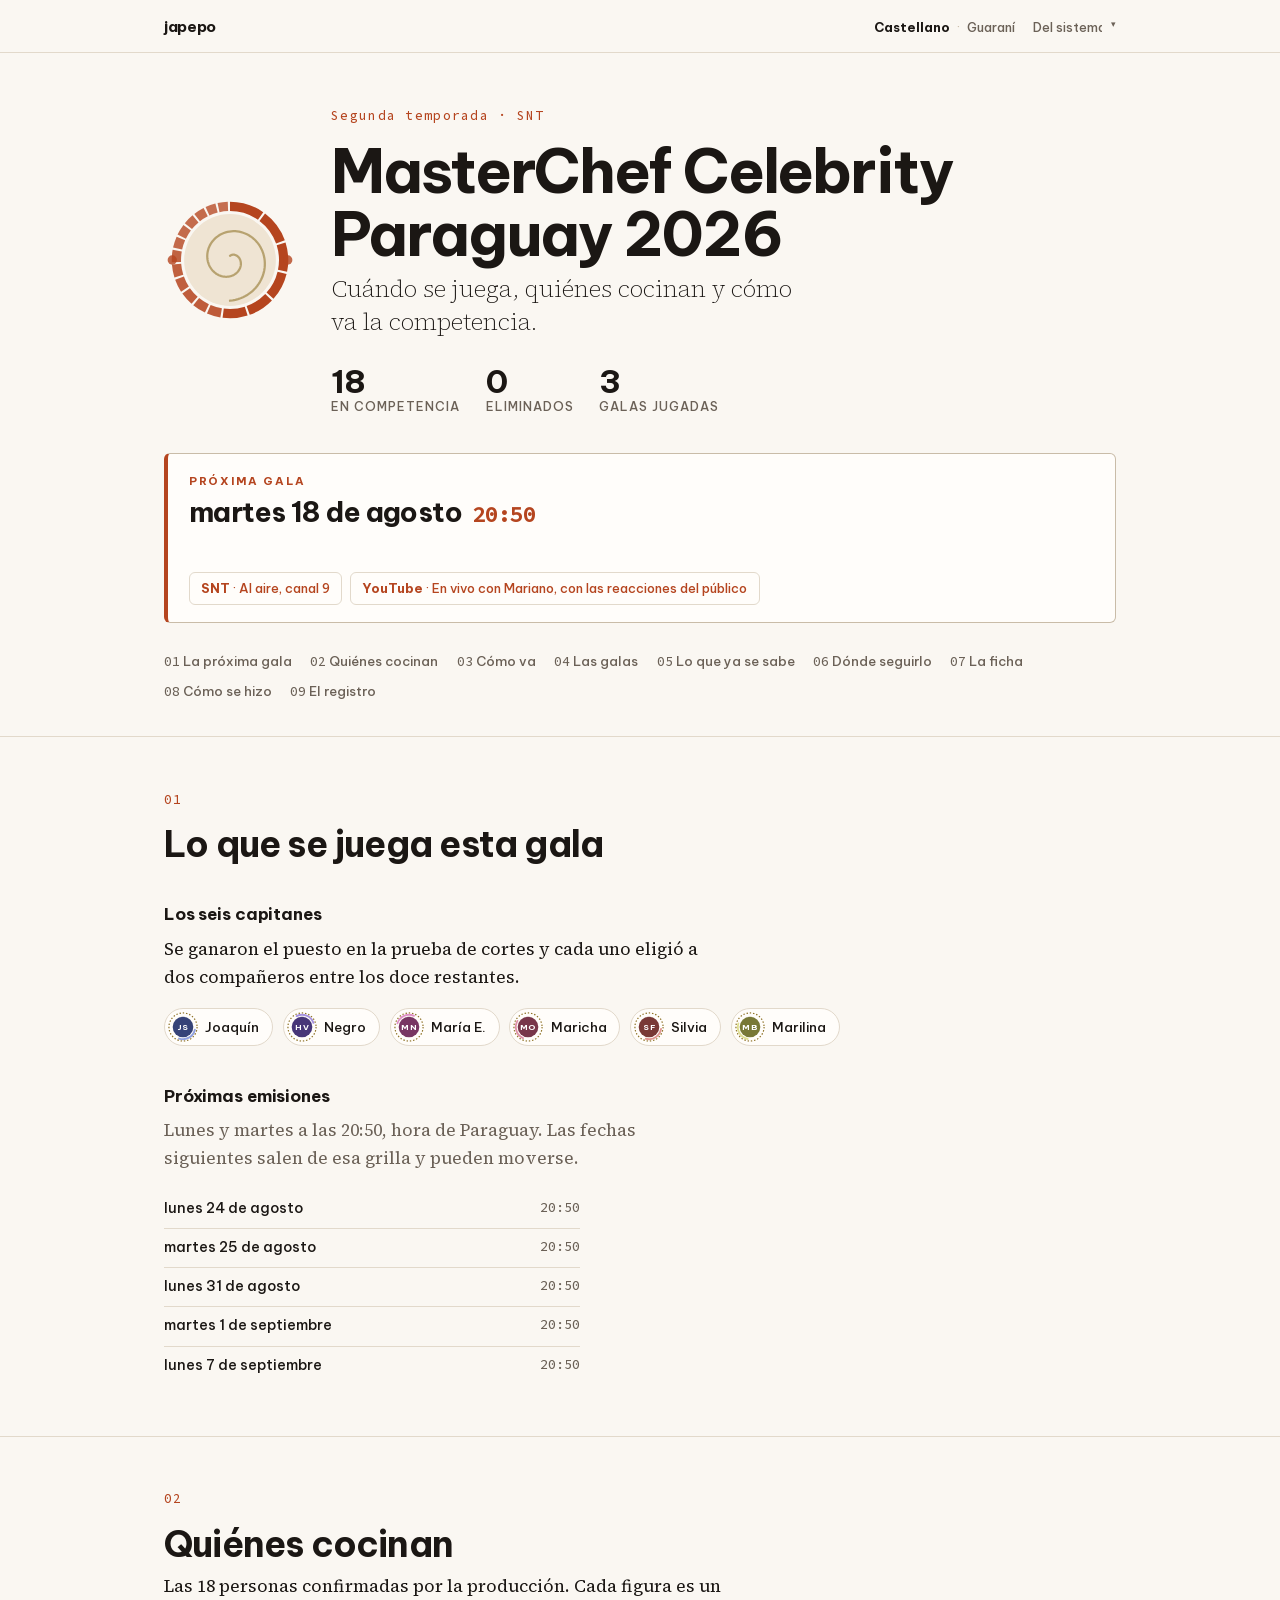
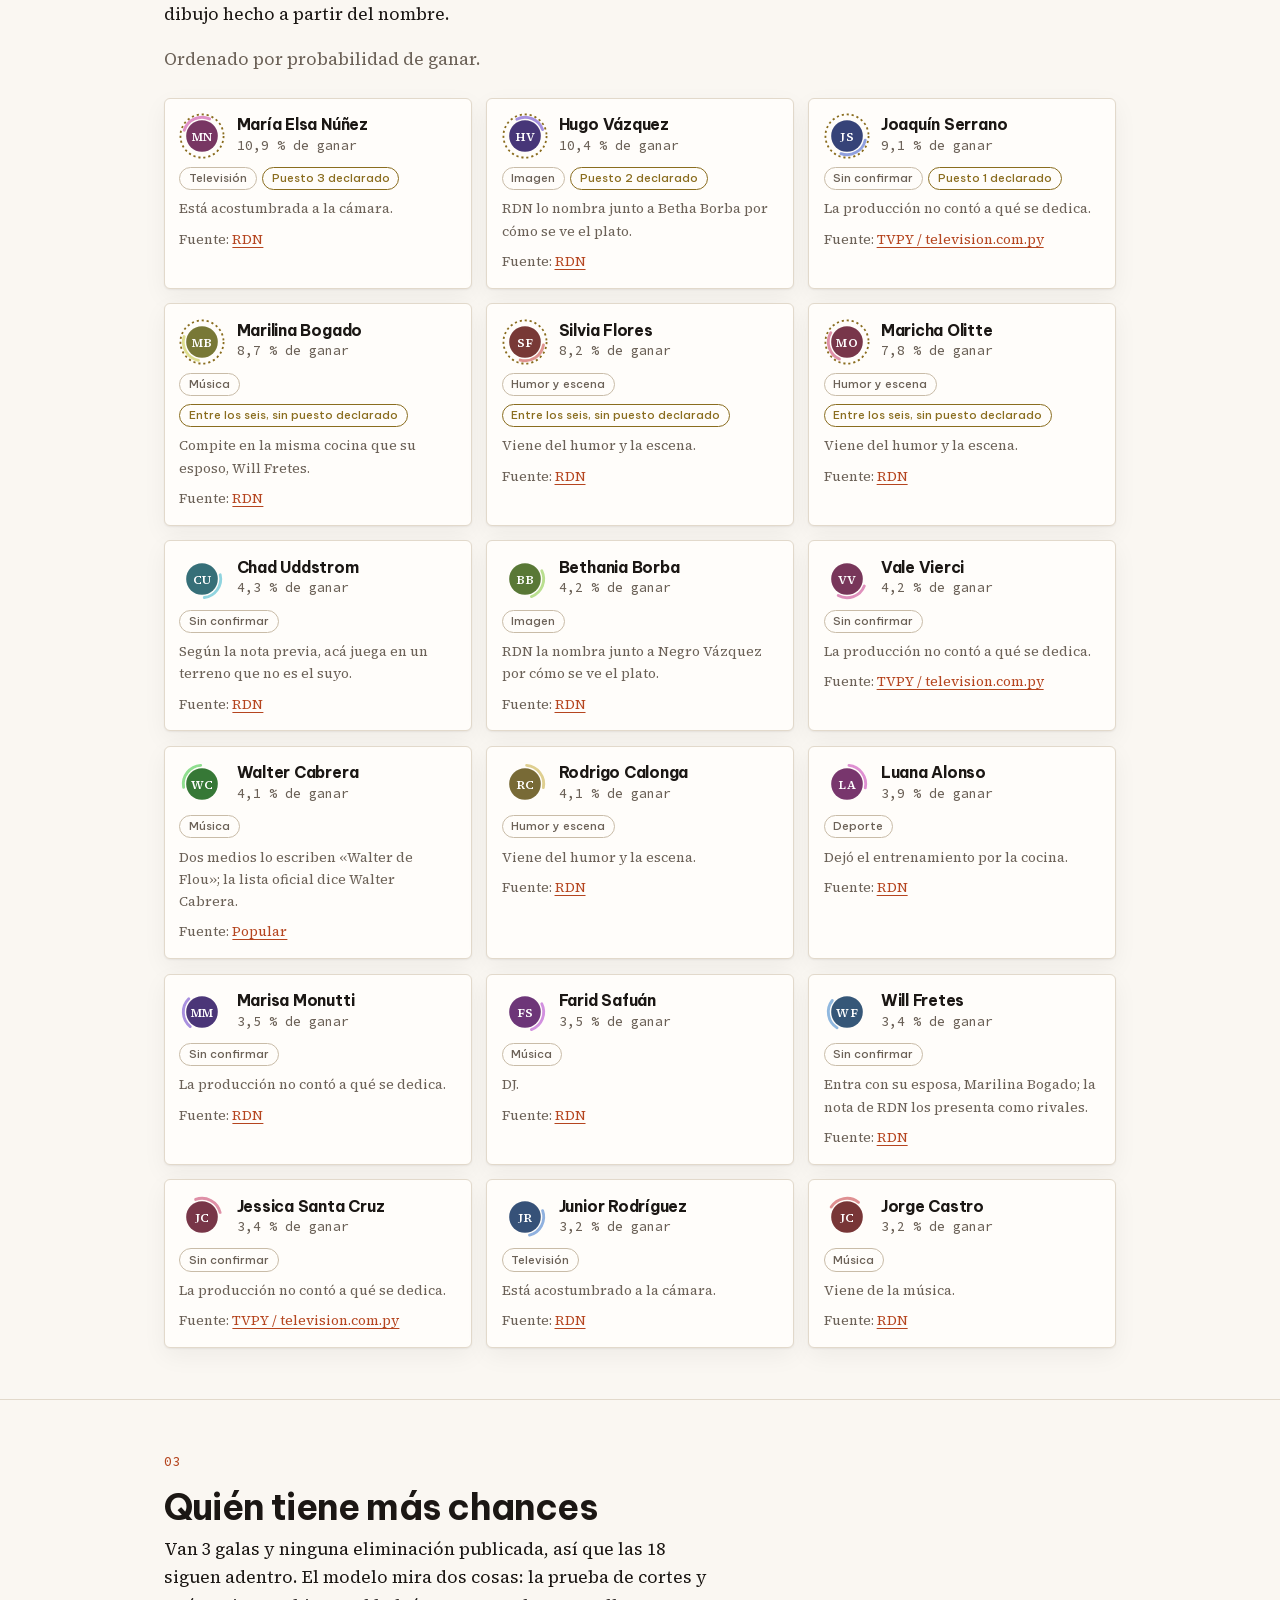
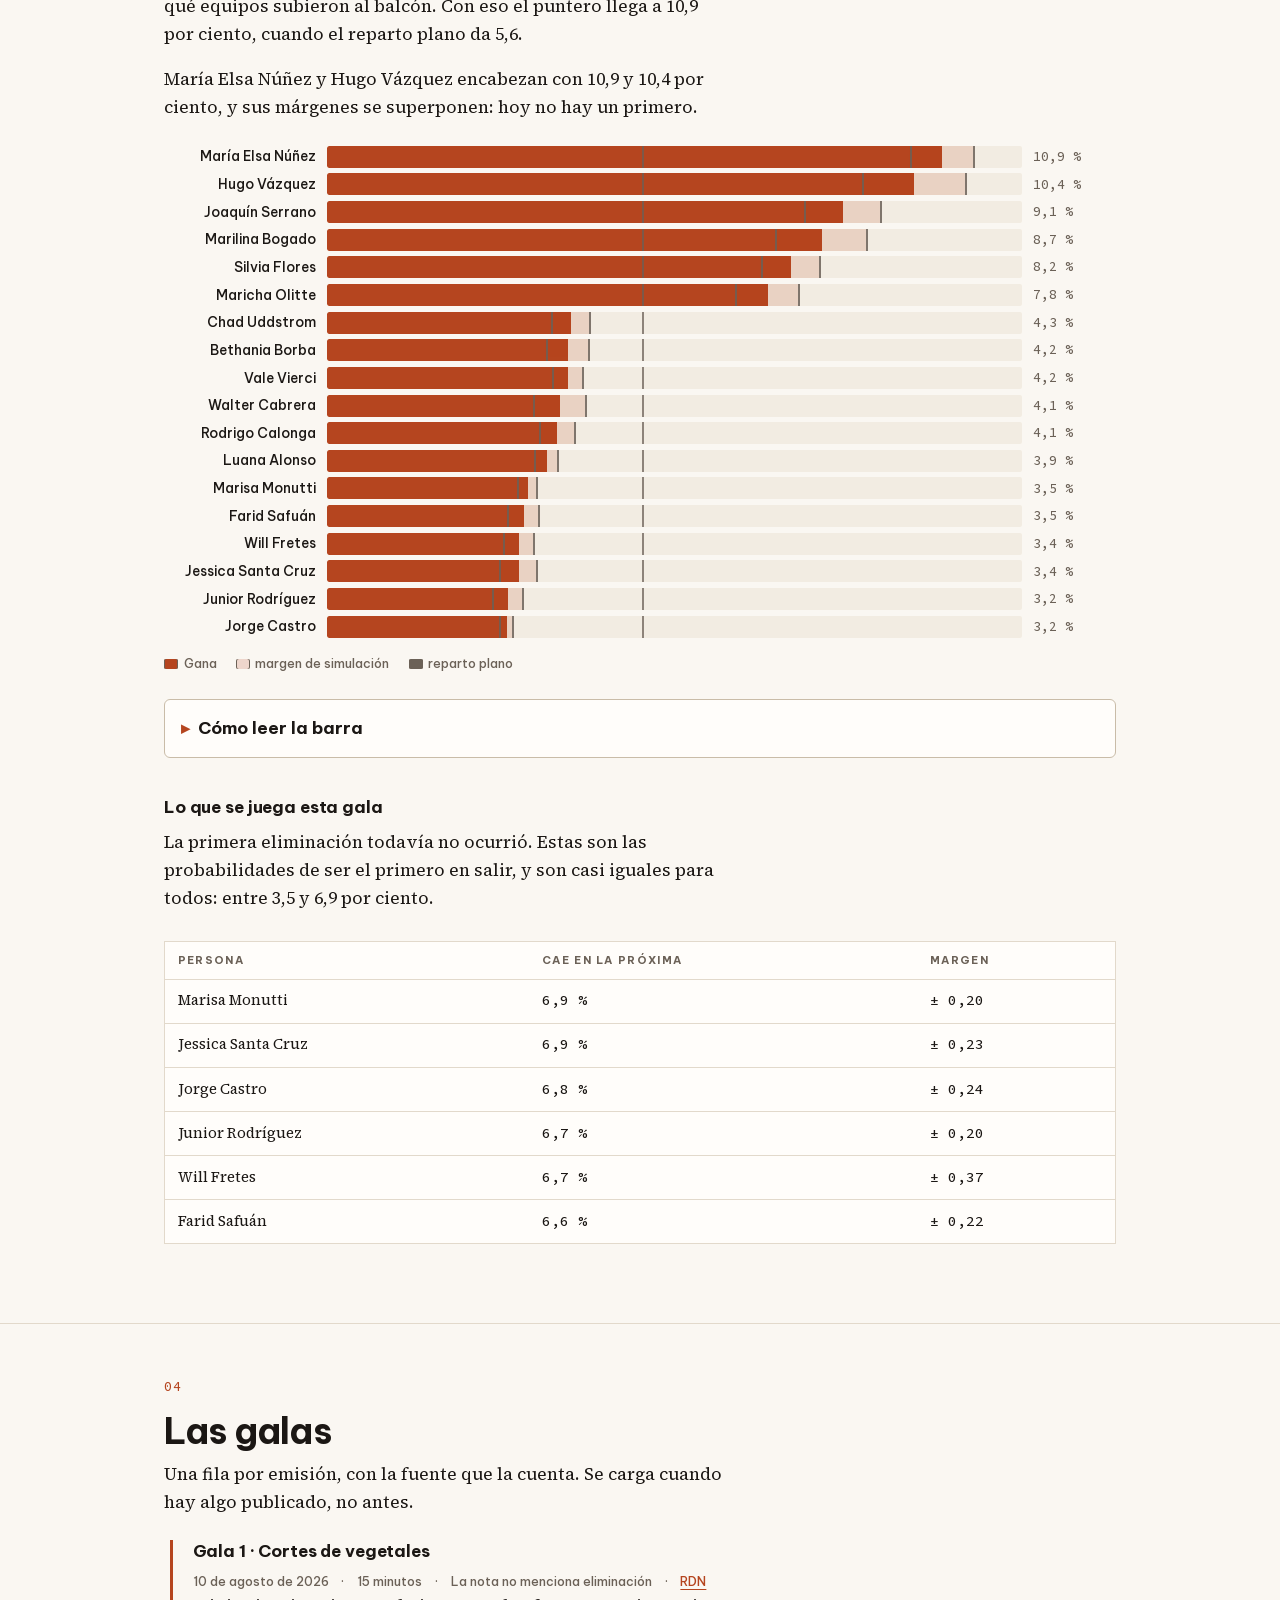
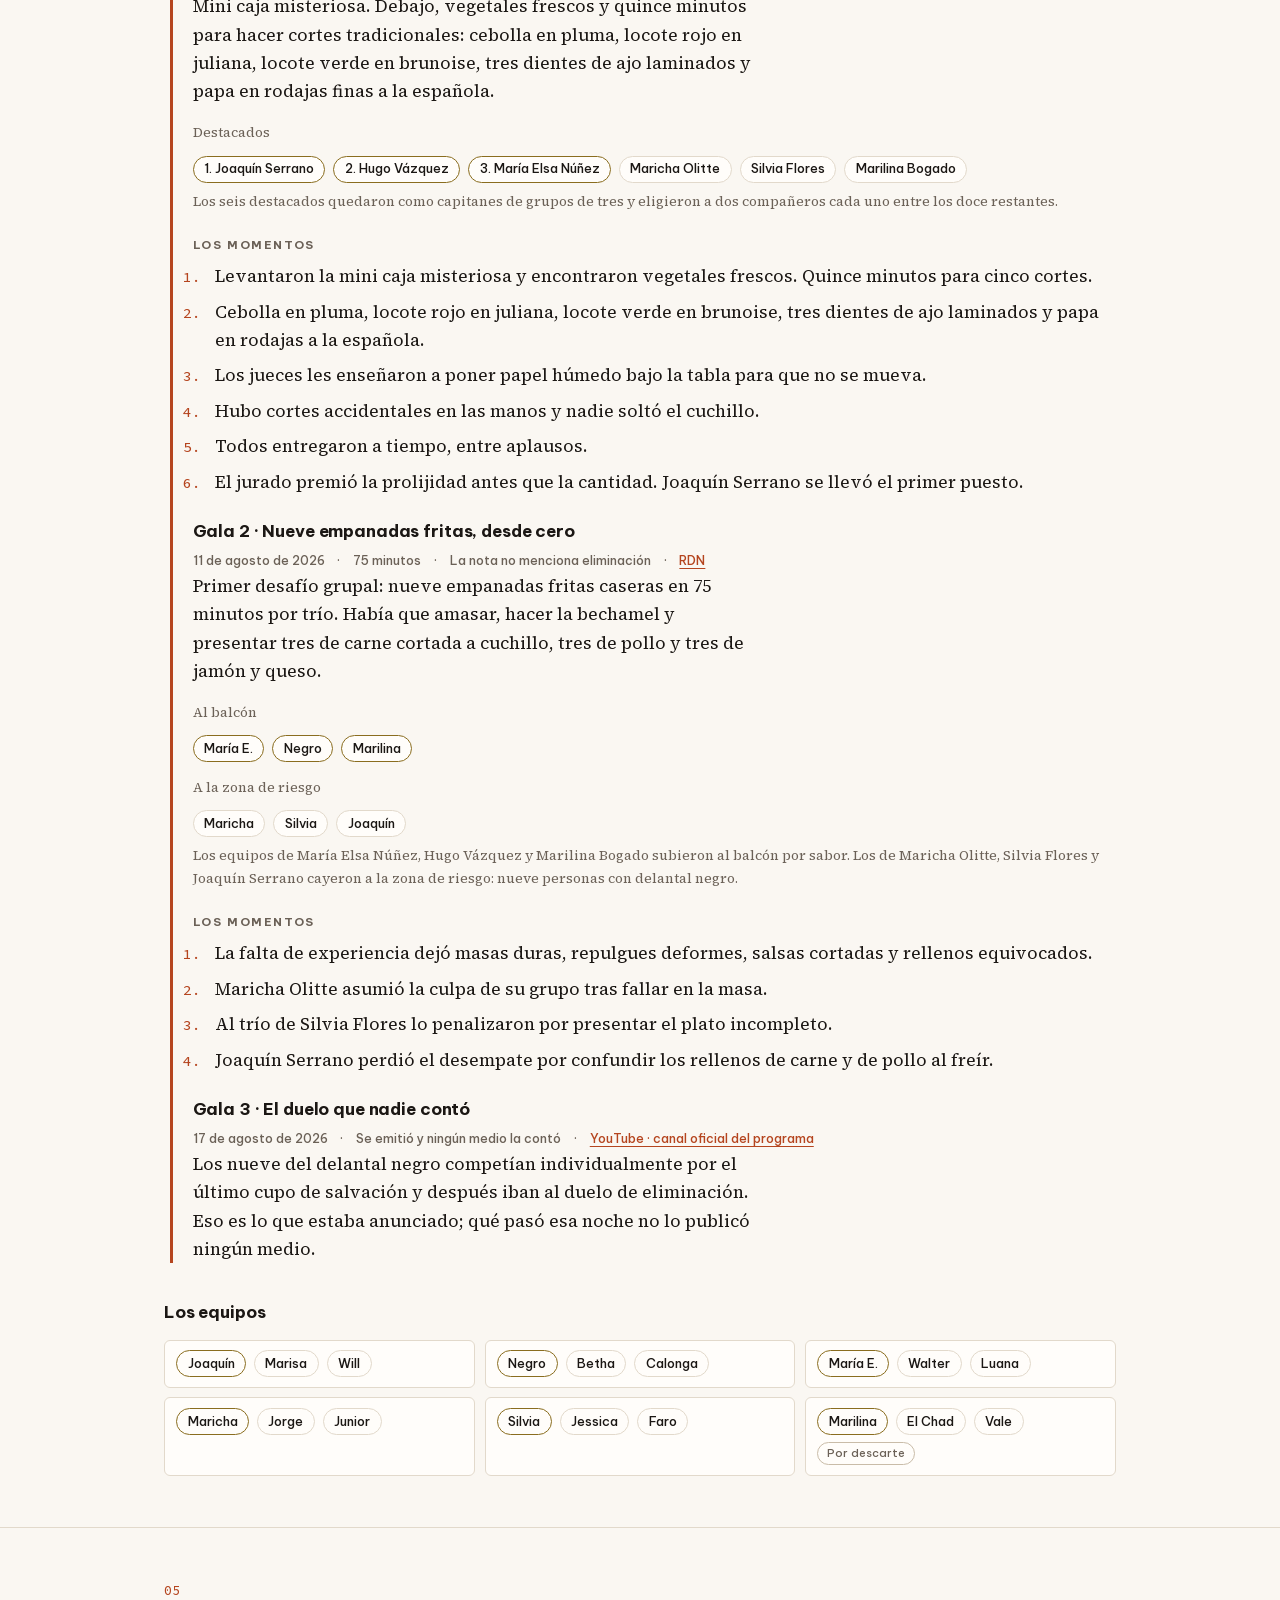
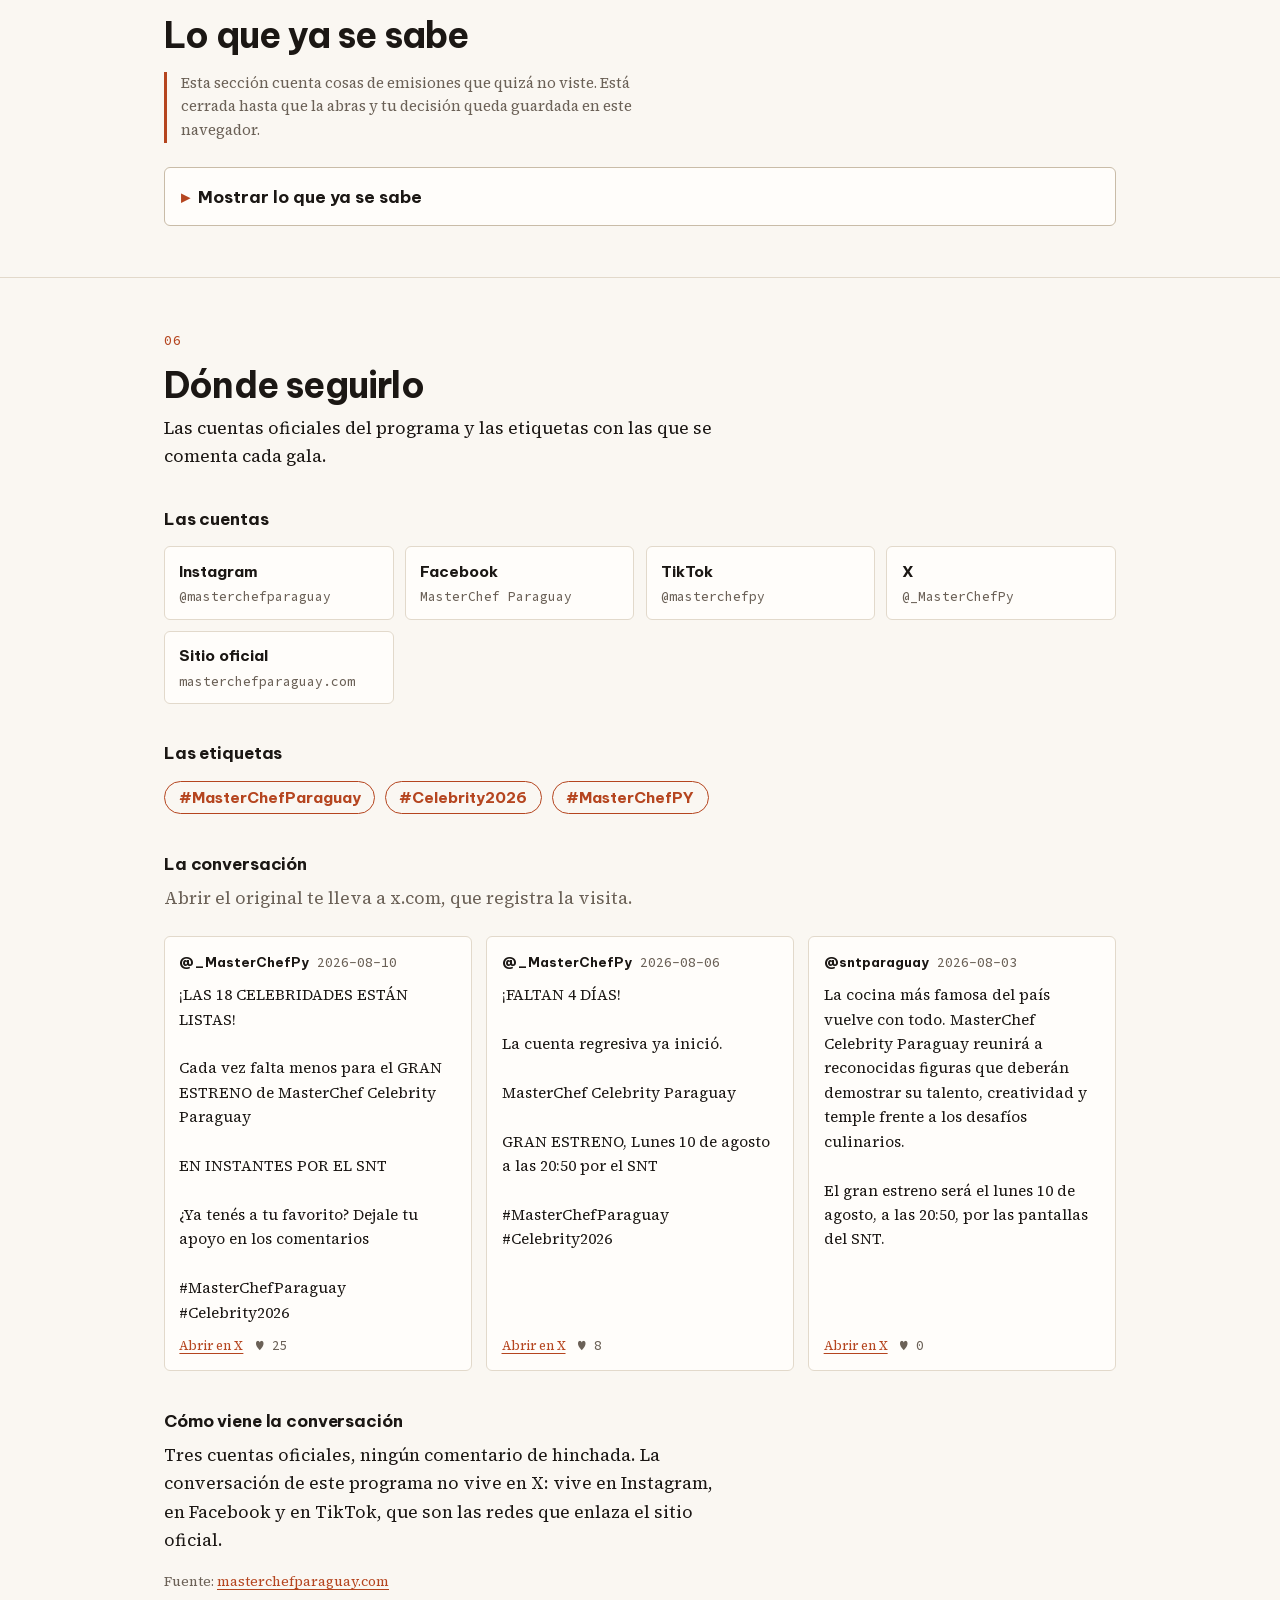
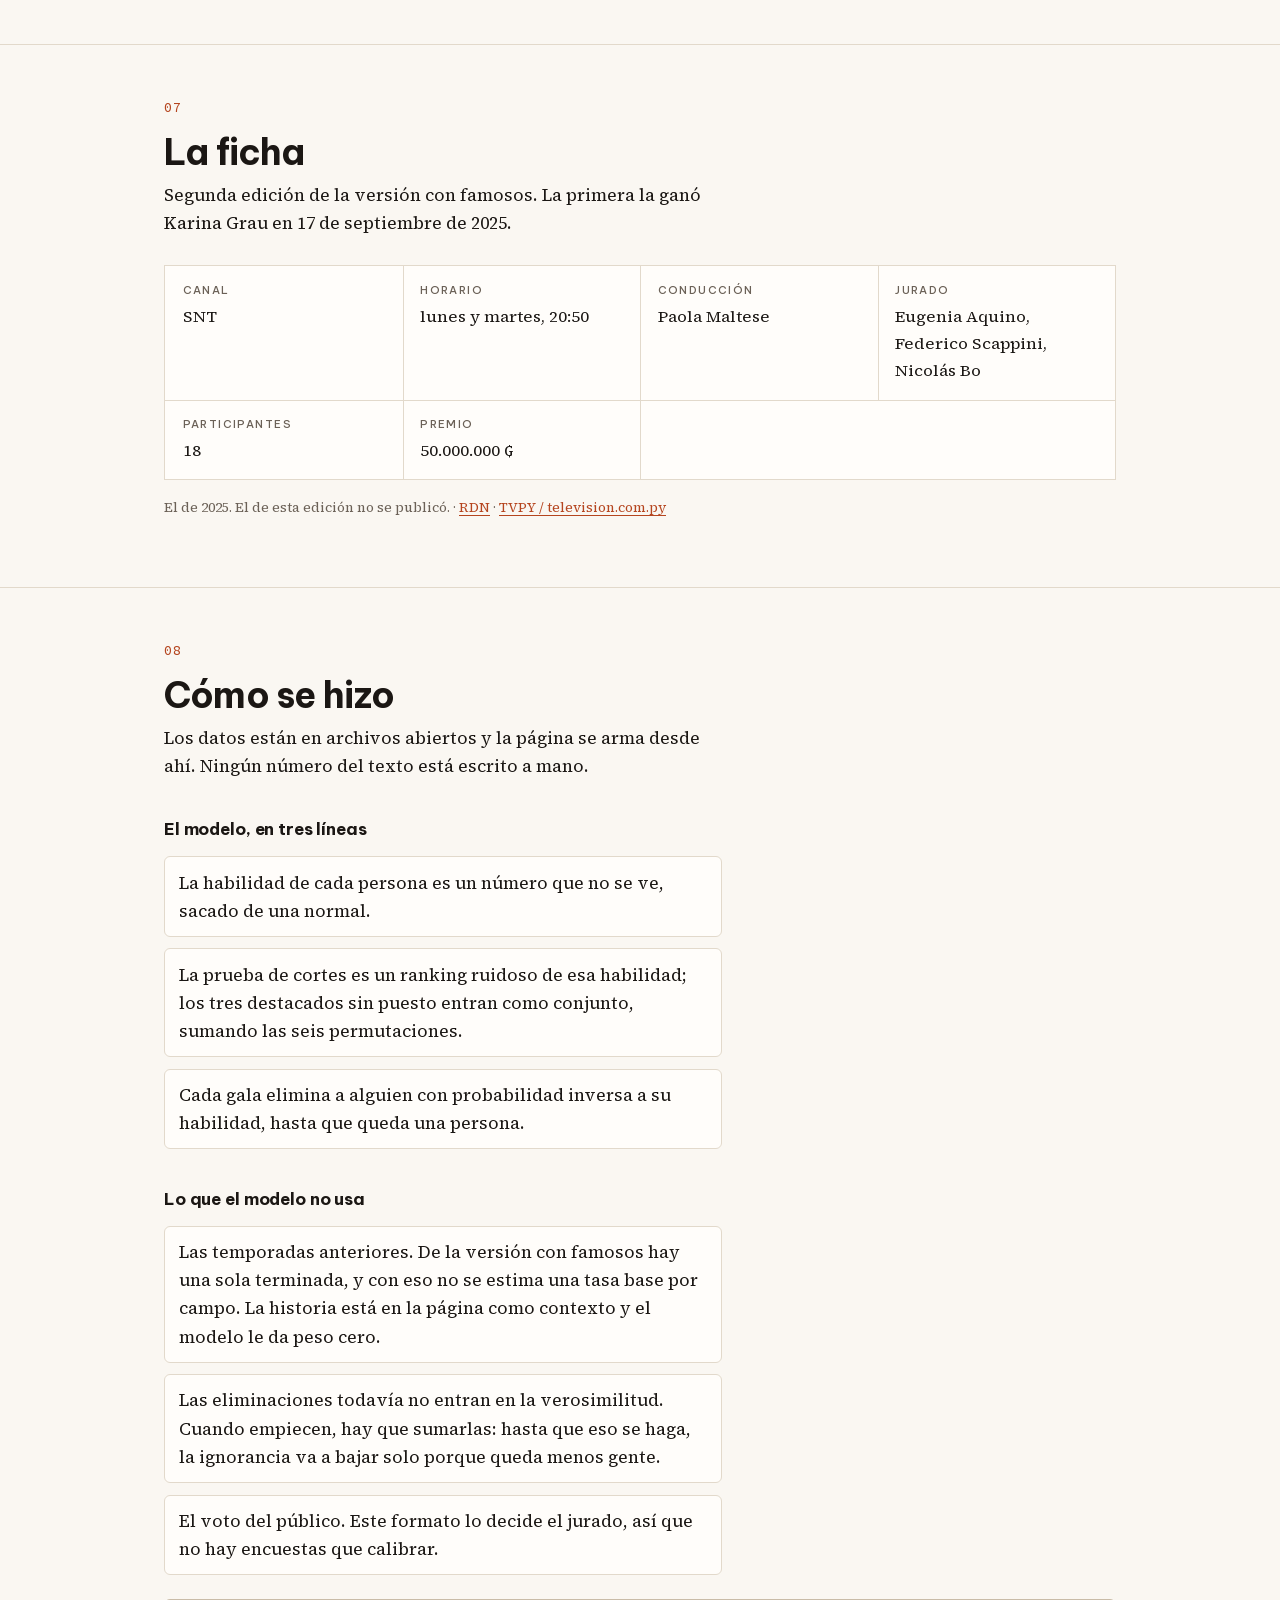
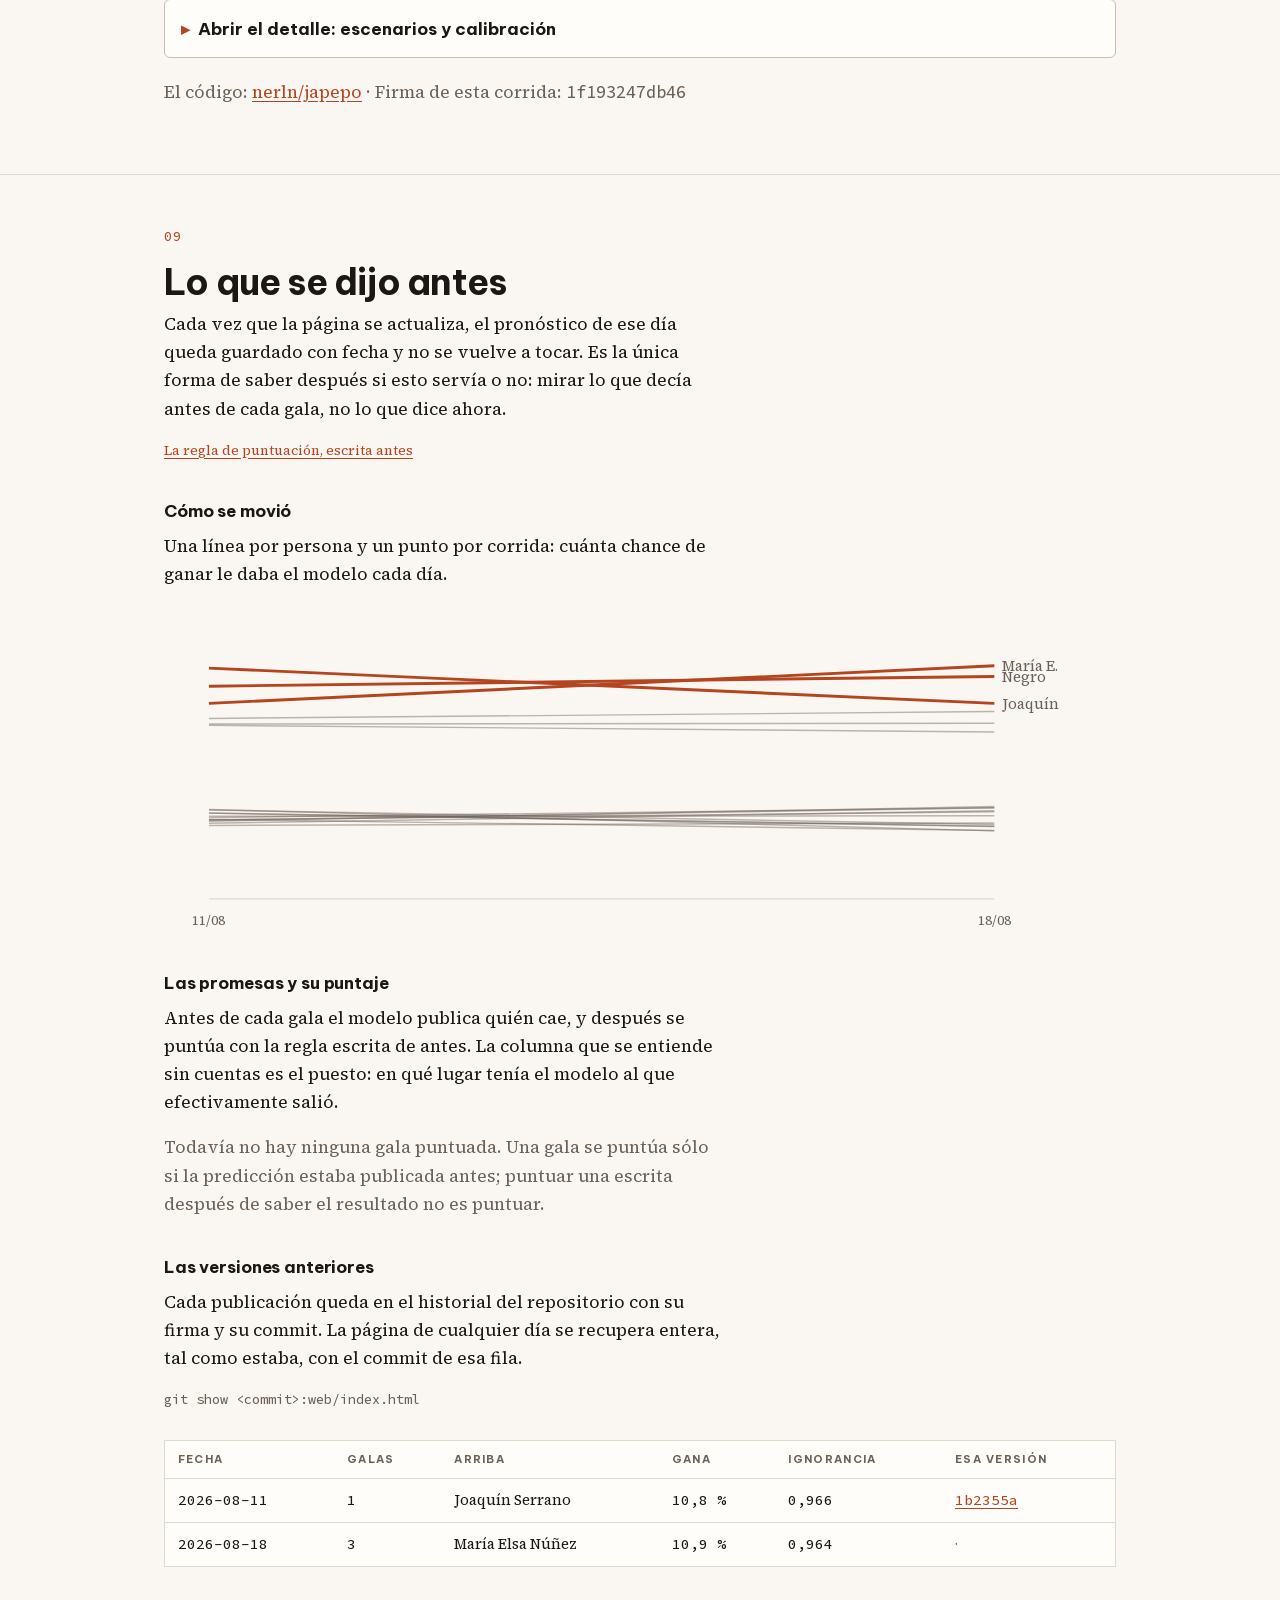
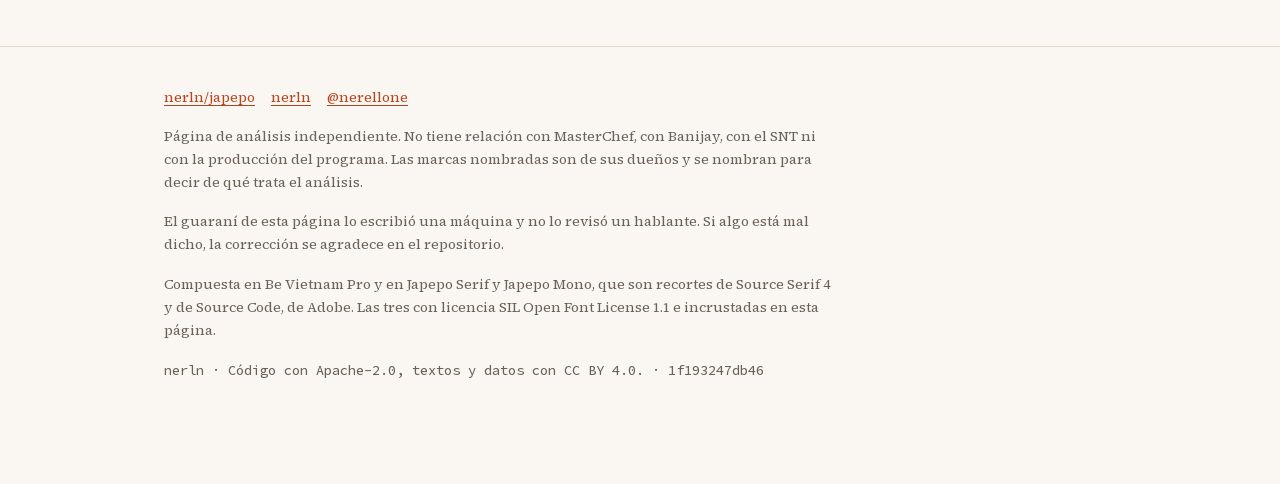
==== commit de296f3e: "corrida 1f193247db46 Una semana de programa, y la máquina de placa.  LOS DATOS. Van tres galas y nin" ====
--- a/web/index.html
+++ b/web/index.html
@@ -6,7 +6,7 @@
 <title>MasterChef Celebrity Paraguay 2026 · japepo</title>
 <meta name="description" content="Cuándo es la próxima gala de MasterChef Celebrity Paraguay 2026, quiénes siguen en competencia y qué chance tiene cada uno. En castellano y guaraní. Sitio de hinchas, sin relación con la producción.">
 <meta name="author" content="nerln">
-<meta name="japepo:firma" content="4d96c96d322d">
+<meta name="japepo:firma" content="1f193247db46">
 <meta name="japepo:no-afiliacion" content="Análisis independiente. Sin relación con MasterChef, Banijay, SNT ni la producción del programa.">
 <meta property="og:title" content="MasterChef Celebrity Paraguay 2026 · cuándo se juega y cómo va">
 <meta property="og:description" content="Cuándo es la próxima gala y quién tiene más chances.">
@@ -288,6 +288,9 @@
 .calendario li:last-child { border-bottom: 0; }
 .calendario .mono { color: var(--texto-2); font-size: .85rem; }
 
+/* ---------- el movimiento del pronostico ---------- */
+.movimiento { width: 100%; min-width: 30rem; height: auto; display: block; }
+
 /* ---------- momentos ---------- */
 .momentos-h {
   font-family: var(--tipo-display); font-weight: 700; font-size: .72rem;
@@ -400,6 +403,12 @@
 .podio { display: flex; gap: .5rem; flex-wrap: wrap; margin-top: .7rem; }
 .podio span { border: 1px solid var(--borde); border-radius: var(--radio-pastilla); padding: .12rem .65rem; font-family: var(--tipo-display); font-weight: 500; font-size: .8rem; background: var(--fondo-2); }
 .podio span.orden { border-color: var(--destacado); }
+
+/* ---------- los equipos ---------- */
+.equipos { display: grid; grid-template-columns: repeat(auto-fill, minmax(min(100%, 16rem), 1fr)); gap: .6rem; margin-top: 1rem; }
+.equipo { border: 1px solid var(--borde); border-radius: var(--radio); padding: .6rem .7rem; background: var(--fondo-2); }
+.equipo .podio { margin-top: 0; }
+.equipo .etiqueta { margin-top: .45rem; }
 
 /* ---------- spoilers ---------- */
 details.spoiler { border: 1px solid var(--borde-fuerte); border-radius: var(--radio); background: var(--fondo-2); padding: .9rem 1rem; margin-top: 1.5rem; }
@@ -470,19 +479,19 @@
 <header class="portada">
   <div class="envoltura">
     <div class="portada-fila">
-      <svg viewBox="0 0 128 128" role="img" aria-label="japepo" class="marca" xmlns="http://www.w3.org/2000/svg"><circle cx="64.0" cy="64.0" r="44.5" fill="var(--marca-caldo)"/><path d="M 64.00 12.00 A 52.00 52.00 0 0 1 93.42 21.12" stroke="var(--marca-anillo)" stroke-width="9.0" fill="none" stroke-linecap="butt" opacity="1.000"/><path d="M 95.05 22.29 A 52.00 52.00 0 0 1 112.35 44.86" stroke="var(--marca-anillo)" stroke-width="9.0" fill="none" stroke-linecap="butt" opacity="1.000"/><path d="M 113.05 46.74 A 52.00 52.00 0 0 1 115.24 72.85" stroke="var(--marca-anillo)" stroke-width="9.0" fill="none" stroke-linecap="butt" opacity="1.000"/><path d="M 114.86 74.82 A 52.00 52.00 0 0 1 104.45 96.68" stroke="var(--marca-anillo)" stroke-width="9.0" fill="none" stroke-linecap="butt" opacity="1.000"/><path d="M 103.16 98.21 A 52.00 52.00 0 0 1 84.11 111.95" stroke="var(--marca-anillo)" stroke-width="9.0" fill="none" stroke-linecap="butt" opacity="1.000"/><path d="M 82.26 112.69 A 52.00 52.00 0 0 1 59.14 115.77" stroke="var(--marca-anillo)" stroke-width="9.0" fill="none" stroke-linecap="butt" opacity="1.000"/><path d="M 57.16 115.55 A 52.00 52.00 0 0 1 45.44 112.57" stroke="var(--marca-anillo)" stroke-width="9.0" fill="none" stroke-linecap="butt" opacity="0.863"/><path d="M 43.58 111.82 A 52.00 52.00 0 0 1 33.14 105.85" stroke="var(--marca-anillo)" stroke-width="9.0" fill="none" stroke-linecap="butt" opacity="0.861"/><path d="M 31.56 104.64 A 52.00 52.00 0 0 1 23.35 96.42" stroke="var(--marca-anillo)" stroke-width="9.0" fill="none" stroke-linecap="butt" opacity="0.846"/><path d="M 22.13 94.84 A 52.00 52.00 0 0 1 16.34 84.79" stroke="var(--marca-anillo)" stroke-width="9.0" fill="none" stroke-linecap="butt" opacity="0.846"/><path d="M 15.57 82.94 A 52.00 52.00 0 0 1 12.64 72.15" stroke="var(--marca-anillo)" stroke-width="9.0" fill="none" stroke-linecap="butt" opacity="0.832"/><path d="M 12.37 70.17 A 52.00 52.00 0 0 1 12.22 59.18" stroke="var(--marca-anillo)" stroke-width="9.0" fill="none" stroke-linecap="butt" opacity="0.825"/><path d="M 12.45 57.20 A 52.00 52.00 0 0 1 14.95 46.74" stroke="var(--marca-anillo)" stroke-width="9.0" fill="none" stroke-linecap="butt" opacity="0.817"/><path d="M 15.65 44.87 A 52.00 52.00 0 0 1 20.60 35.36" stroke="var(--marca-anillo)" stroke-width="9.0" fill="none" stroke-linecap="butt" opacity="0.815"/><path d="M 21.73 33.72 A 52.00 52.00 0 0 1 28.77 25.75" stroke="var(--marca-anillo)" stroke-width="9.0" fill="none" stroke-linecap="butt" opacity="0.813"/><path d="M 30.27 24.43 A 52.00 52.00 0 0 1 38.91 18.45" stroke="var(--marca-anillo)" stroke-width="9.0" fill="none" stroke-linecap="butt" opacity="0.808"/><path d="M 40.68 17.52 A 52.00 52.00 0 0 1 50.22 13.86" stroke="var(--marca-anillo)" stroke-width="9.0" fill="none" stroke-linecap="butt" opacity="0.798"/><path d="M 52.15 13.37 A 52.00 52.00 0 0 1 62.00 12.04" stroke="var(--marca-anillo)" stroke-width="9.0" fill="none" stroke-linecap="butt" opacity="0.789"/><circle cx="8.0" cy="64.0" r="4.5" fill="var(--marca-anillo)" opacity="0.8"/><circle cx="120.0" cy="64.0" r="4.5" fill="var(--marca-anillo)" opacity="0.8"/><path d="M 64.00 60.00 L 64.29 59.76 L 64.61 59.53 L 64.95 59.34 L 65.33 59.17 L 65.74 59.03 L 66.17 58.92 L 66.62 58.85 L 67.09 58.82 L 67.58 58.84 L 68.07 58.89 L 68.58 58.99 L 69.09 59.13 L 69.60 59.32 L 70.11 59.56 L 70.61 59.85 L 71.10 60.18 L 71.57 60.56 L 72.02 60.99 L 72.45 61.46 L 72.84 61.98 L 73.21 62.54 L 73.54 63.14 L 73.83 63.78 L 74.08 64.45 L 74.27 65.16 L 74.42 65.89 L 74.52 66.65 L 74.56 67.43 L 74.54 68.23 L 74.46 69.04 L 74.32 69.85 L 74.11 70.67 L 73.84 71.49 L 73.50 72.30 L 73.10 73.10 L 72.64 73.89 L 72.11 74.65 L 71.51 75.38 L 70.85 76.08 L 70.14 76.74 L 69.36 77.36 L 68.53 77.93 L 67.64 78.45 L 66.71 78.91 L 65.73 79.31 L 64.70 79.65 L 63.64 79.91 L 62.55 80.11 L 61.43 80.22 L 60.29 80.26 L 59.13 80.22 L 57.96 80.09 L 56.79 79.88 L 55.62 79.58 L 54.45 79.20 L 53.30 78.72 L 52.17 78.17 L 51.07 77.52 L 50.00 76.79 L 48.98 75.98 L 48.00 75.09 L 47.07 74.12 L 46.20 73.07 L 45.40 71.95 L 44.67 70.76 L 44.01 69.52 L 43.44 68.21 L 42.95 66.85 L 42.55 65.45 L 42.25 64.00 L 42.05 62.52 L 41.94 61.01 L 41.95 59.48 L 42.06 57.94 L 42.27 56.40 L 42.60 54.85 L 43.04 53.32 L 43.59 51.80 L 44.25 50.31 L 45.01 48.86 L 45.89 47.44 L 46.87 46.08 L 47.95 44.77 L 49.13 43.53 L 50.40 42.36 L 51.77 41.27 L 53.22 40.27 L 54.75 39.36 L 56.36 38.55 L 58.03 37.85 L 59.76 37.26 L 61.55 36.78 L 63.38 36.42 L 65.25 36.19 L 67.15 36.09 L 69.06 36.11 L 70.99 36.27 L 72.92 36.56 L 74.84 36.99 L 76.74 37.55 L 78.61 38.25 L 80.45 39.08 L 82.25 40.04 L 83.98 41.13 L 85.66 42.34 L 87.25 43.68 L 88.77 45.14 L 90.19 46.71 L 91.52 48.39 L 92.73 50.16 L 93.84 52.03 L 94.81 53.99 L 95.66 56.02 L 96.38 58.12 L 96.95 60.29 L 97.38 62.50 L 97.66 64.76 L 97.78 67.04 L 97.75 69.35 L 97.57 71.66 L 97.22 73.97 L 96.71 76.28 L 96.04 78.55 L 95.21 80.80 L 94.23 82.99 L 93.08 85.13 L 91.79 87.20 L 90.35 89.19 L 88.77 91.10 L 87.05 92.90 L 85.19 94.59 L 83.22 96.17 L 81.13 97.61 L 78.93 98.92 L 76.63 100.09 L 74.24 101.10 L 71.77 101.95 L 69.23 102.64 L 66.64 103.16 L 64.00 103.50" stroke="var(--marca-vapor)" stroke-width="2.2" fill="none" stroke-linecap="round" stroke-linejoin="round" opacity="0.55"/></svg>
+      <svg viewBox="0 0 128 128" role="img" aria-label="japepo" class="marca" xmlns="http://www.w3.org/2000/svg"><circle cx="64.0" cy="64.0" r="44.5" fill="var(--marca-caldo)"/><path d="M 64.00 12.00 A 52.00 52.00 0 0 1 93.68 21.30" stroke="var(--marca-anillo)" stroke-width="9.0" fill="none" stroke-linecap="butt" opacity="1.000"/><path d="M 95.30 22.47 A 52.00 52.00 0 0 1 112.93 46.40" stroke="var(--marca-anillo)" stroke-width="9.0" fill="none" stroke-linecap="butt" opacity="1.000"/><path d="M 113.57 48.29 A 52.00 52.00 0 0 1 114.94 74.45" stroke="var(--marca-anillo)" stroke-width="9.0" fill="none" stroke-linecap="butt" opacity="1.000"/><path d="M 114.50 76.40 A 52.00 52.00 0 0 1 102.79 98.63" stroke="var(--marca-anillo)" stroke-width="9.0" fill="none" stroke-linecap="butt" opacity="1.000"/><path d="M 101.43 100.10 A 52.00 52.00 0 0 1 81.62 112.92" stroke="var(--marca-anillo)" stroke-width="9.0" fill="none" stroke-linecap="butt" opacity="1.000"/><path d="M 79.73 113.56 A 52.00 52.00 0 0 1 57.39 115.58" stroke="var(--marca-anillo)" stroke-width="9.0" fill="none" stroke-linecap="butt" opacity="1.000"/><path d="M 55.41 115.29 A 52.00 52.00 0 0 1 43.43 111.76" stroke="var(--marca-anillo)" stroke-width="9.0" fill="none" stroke-linecap="butt" opacity="0.876"/><path d="M 41.61 110.93 A 52.00 52.00 0 0 1 31.20 104.35" stroke="var(--marca-anillo)" stroke-width="9.0" fill="none" stroke-linecap="butt" opacity="0.871"/><path d="M 29.67 103.06 A 52.00 52.00 0 0 1 21.45 93.89" stroke="var(--marca-anillo)" stroke-width="9.0" fill="none" stroke-linecap="butt" opacity="0.870"/><path d="M 20.33 92.23 A 52.00 52.00 0 0 1 15.05 81.55" stroke="var(--marca-anillo)" stroke-width="9.0" fill="none" stroke-linecap="butt" opacity="0.856"/><path d="M 14.41 79.66 A 52.00 52.00 0 0 1 12.16 68.09" stroke="var(--marca-anillo)" stroke-width="9.0" fill="none" stroke-linecap="butt" opacity="0.852"/><path d="M 12.04 66.10 A 52.00 52.00 0 0 1 12.81 54.88" stroke="var(--marca-anillo)" stroke-width="9.0" fill="none" stroke-linecap="butt" opacity="0.834"/><path d="M 13.19 52.92 A 52.00 52.00 0 0 1 16.36 43.15" stroke="var(--marca-anillo)" stroke-width="9.0" fill="none" stroke-linecap="butt" opacity="0.800"/><path d="M 17.20 41.33 A 52.00 52.00 0 0 1 22.44 32.74" stroke="var(--marca-anillo)" stroke-width="9.0" fill="none" stroke-linecap="butt" opacity="0.793"/><path d="M 23.67 31.17 A 52.00 52.00 0 0 1 30.57 24.17" stroke="var(--marca-anillo)" stroke-width="9.0" fill="none" stroke-linecap="butt" opacity="0.785"/><path d="M 32.13 22.91 A 52.00 52.00 0 0 1 40.41 17.66" stroke="var(--marca-anillo)" stroke-width="9.0" fill="none" stroke-linecap="butt" opacity="0.784"/><path d="M 42.20 16.79 A 52.00 52.00 0 0 1 50.93 13.67" stroke="var(--marca-anillo)" stroke-width="9.0" fill="none" stroke-linecap="butt" opacity="0.766"/><path d="M 52.87 13.20 A 52.00 52.00 0 0 1 62.00 12.04" stroke="var(--marca-anillo)" stroke-width="9.0" fill="none" stroke-linecap="butt" opacity="0.764"/><circle cx="8.0" cy="64.0" r="4.5" fill="var(--marca-anillo)" opacity="0.8"/><circle cx="120.0" cy="64.0" r="4.5" fill="var(--marca-anillo)" opacity="0.8"/><path d="M 64.00 60.00 L 64.29 59.76 L 64.61 59.53 L 64.95 59.34 L 65.33 59.17 L 65.74 59.03 L 66.17 58.92 L 66.62 58.85 L 67.09 58.82 L 67.58 58.84 L 68.07 58.89 L 68.58 58.99 L 69.09 59.13 L 69.60 59.32 L 70.11 59.56 L 70.61 59.85 L 71.10 60.18 L 71.57 60.56 L 72.02 60.99 L 72.45 61.46 L 72.84 61.98 L 73.21 62.54 L 73.54 63.14 L 73.83 63.78 L 74.08 64.45 L 74.27 65.16 L 74.42 65.89 L 74.52 66.65 L 74.56 67.43 L 74.54 68.23 L 74.46 69.04 L 74.32 69.85 L 74.11 70.67 L 73.84 71.49 L 73.50 72.30 L 73.10 73.10 L 72.64 73.89 L 72.11 74.65 L 71.51 75.38 L 70.85 76.08 L 70.14 76.74 L 69.36 77.36 L 68.53 77.93 L 67.64 78.45 L 66.71 78.91 L 65.73 79.31 L 64.70 79.65 L 63.64 79.91 L 62.55 80.11 L 61.43 80.22 L 60.29 80.26 L 59.13 80.22 L 57.96 80.09 L 56.79 79.88 L 55.62 79.58 L 54.45 79.20 L 53.30 78.72 L 52.17 78.17 L 51.07 77.52 L 50.00 76.79 L 48.98 75.98 L 48.00 75.09 L 47.07 74.12 L 46.20 73.07 L 45.40 71.95 L 44.67 70.76 L 44.01 69.52 L 43.44 68.21 L 42.95 66.85 L 42.55 65.45 L 42.25 64.00 L 42.05 62.52 L 41.94 61.01 L 41.95 59.48 L 42.06 57.94 L 42.27 56.40 L 42.60 54.85 L 43.04 53.32 L 43.59 51.80 L 44.25 50.31 L 45.01 48.86 L 45.89 47.44 L 46.87 46.08 L 47.95 44.77 L 49.13 43.53 L 50.40 42.36 L 51.77 41.27 L 53.22 40.27 L 54.75 39.36 L 56.36 38.55 L 58.03 37.85 L 59.76 37.26 L 61.55 36.78 L 63.38 36.42 L 65.25 36.19 L 67.15 36.09 L 69.06 36.11 L 70.99 36.27 L 72.92 36.56 L 74.84 36.99 L 76.74 37.55 L 78.61 38.25 L 80.45 39.08 L 82.25 40.04 L 83.98 41.13 L 85.66 42.34 L 87.25 43.68 L 88.77 45.14 L 90.19 46.71 L 91.52 48.39 L 92.73 50.16 L 93.84 52.03 L 94.81 53.99 L 95.66 56.02 L 96.38 58.12 L 96.95 60.29 L 97.38 62.50 L 97.66 64.76 L 97.78 67.04 L 97.75 69.35 L 97.57 71.66 L 97.22 73.97 L 96.71 76.28 L 96.04 78.55 L 95.21 80.80 L 94.23 82.99 L 93.08 85.13 L 91.79 87.20 L 90.35 89.19 L 88.77 91.10 L 87.05 92.90 L 85.19 94.59 L 83.22 96.17 L 81.13 97.61 L 78.93 98.92 L 76.63 100.09 L 74.24 101.10 L 71.77 101.95 L 69.23 102.64 L 66.64 103.16 L 64.00 103.50" stroke="var(--marca-vapor)" stroke-width="2.2" fill="none" stroke-linecap="round" stroke-linejoin="round" opacity="0.55"/></svg>
       <div>
         <p class="rotulo"><span data-l="es">Segunda temporada · SNT</span><span data-l="gn">Temporada mokõiha · SNT</span></p>
         <h1>MasterChef Celebrity Paraguay 2026</h1>
         <p data-l="es" class="bajada">Cuándo se juega, quiénes cocinan y cómo va la competencia.</p><p data-l="gn" class="bajada">Araka'épe oñeha'ã, máva ombojy ha mba'éichapa oho pe ñorãirõ.</p>
-        <div class="cifras"><div class="cifra"><span class="cifra-num">18</span><span data-l="es">en competencia</span><span data-l="gn">oñeha'ãva</span></div><div class="cifra"><span class="cifra-num">0</span><span data-l="es">eliminados</span><span data-l="gn">osẽva</span></div><div class="cifra"><span class="cifra-num">1</span><span data-l="es">galas jugadas</span><span data-l="gn">gala ojejapóva</span></div></div>
+        <div class="cifras"><div class="cifra"><span class="cifra-num">18</span><span data-l="es">en competencia</span><span data-l="gn">oñeha'ãva</span></div><div class="cifra"><span class="cifra-num">0</span><span data-l="es">eliminados</span><span data-l="gn">osẽva</span></div><div class="cifra"><span class="cifra-num">3</span><span data-l="es">galas jugadas</span><span data-l="gn">gala ojejapóva</span></div></div>
       </div>
     </div>
     
     <div class="proxima-tarjeta">
       <p class="proxima-rotulo"><span data-l="es">Próxima gala</span><span data-l="gn">Gala oútava</span></p>
       <p class="proxima-cuando">
-        <span data-l="es" class="proxima-fecha">martes 11 de agosto</span><span data-l="gn" class="proxima-fecha">araapy 11 jasypoapy</span><span
+        <span data-l="es" class="proxima-fecha">martes 18 de agosto</span><span data-l="gn" class="proxima-fecha">araapy 18 jasypoapy</span><span
           class="proxima-hora">20:50</span>
       </p>
       <p class="proxima-reloj mono"><span class="reloj" data-l="es" data-faltan="Faltan" data-dias="días" data-horas="horas" data-minutos="minutos" data-aire="Está al aire ahora"></span><span class="reloj" data-l="gn" data-faltan="Hembýma" data-dias="ára" data-horas="aravo" data-minutos="aravo'i" data-aire="Osẽhína ko'ág̃a"></span></p>
@@ -490,7 +499,7 @@
     </div>
   </div>
   <nav class="envoltura">
-    <div class="indice"><a href="#proxima"><span class="numero-seccion">01</span> <span data-l="es">La próxima gala</span><span data-l="gn">Gala oútava</span></a><a href="#plantel"><span class="numero-seccion">02</span> <span data-l="es">Quiénes cocinan</span><span data-l="gn">Mávapa ombojy</span></a><a href="#como-va"><span class="numero-seccion">03</span> <span data-l="es">Cómo va</span><span data-l="gn">Mba'éichapa oho</span></a><a href="#galas"><span class="numero-seccion">04</span> <span data-l="es">Las galas</span><span data-l="gn">Umi gala</span></a><a href="#spoilers"><span class="numero-seccion">05</span> <span data-l="es">Lo que ya se sabe</span><span data-l="gn">Ojekuaámava</span></a><a href="#social"><span class="numero-seccion">06</span> <span data-l="es">Dónde seguirlo</span><span data-l="gn">Moõpa oñemoirũ</span></a><a href="#ficha"><span class="numero-seccion">07</span> <span data-l="es">La ficha</span><span data-l="gn">Kuatia'atã</span></a><a href="#metodo"><span class="numero-seccion">08</span> <span data-l="es">Cómo se hizo</span><span data-l="gn">Mba'éichapa ojejapo</span></a></div>
+    <div class="indice"><a href="#proxima"><span class="numero-seccion">01</span> <span data-l="es">La próxima gala</span><span data-l="gn">Gala oútava</span></a><a href="#plantel"><span class="numero-seccion">02</span> <span data-l="es">Quiénes cocinan</span><span data-l="gn">Mávapa ombojy</span></a><a href="#como-va"><span class="numero-seccion">03</span> <span data-l="es">Cómo va</span><span data-l="gn">Mba'éichapa oho</span></a><a href="#galas"><span class="numero-seccion">04</span> <span data-l="es">Las galas</span><span data-l="gn">Umi gala</span></a><a href="#spoilers"><span class="numero-seccion">05</span> <span data-l="es">Lo que ya se sabe</span><span data-l="gn">Ojekuaámava</span></a><a href="#social"><span class="numero-seccion">06</span> <span data-l="es">Dónde seguirlo</span><span data-l="gn">Moõpa oñemoirũ</span></a><a href="#ficha"><span class="numero-seccion">07</span> <span data-l="es">La ficha</span><span data-l="gn">Kuatia'atã</span></a><a href="#metodo"><span class="numero-seccion">08</span> <span data-l="es">Cómo se hizo</span><span data-l="gn">Mba'éichapa ojejapo</span></a><a href="#registro"><span class="numero-seccion">09</span> <span data-l="es">El registro</span><span data-l="gn">Kuatiahaipyre</span></a></div>
   </nav>
 </header>
 
@@ -499,19 +508,12 @@
     <p class="rotulo">01</p>
     <h2><span data-l="es">Lo que se juega esta gala</span><span data-l="gn">Mba'épa oñeha'ã ko galápe</span></h2>
     
-      <h3><span data-l="es">El desafío</span><span data-l="gn">Pe ñeha'ã</span></h3>
-      <div class="prosa"><p data-l="es">Algo casero, hecho desde cero. Según la nota previa hay que ir rápido y controlar la temperatura del aceite.</p><p data-l="gn">Peteĩ mba'e ógape guare, ojejapóva iñepyrũmby guive. Pe kuatiahai he'iháicha tekotevẽ oje'e pya'e ha oñeñangareko ñandyry akuhu rehe.</p></div>
-      <h3><span data-l="es">Qué está en juego</span><span data-l="gn">Mba'épa oĩ ñeha'ãme</span></h3>
-      <div class="prosa"><p data-l="es">Los seis destacados de anoche son capitanes y ya eligieron equipo. Es la primera vez que estos grupos de tres cocinan juntos.</p><p data-l="gn">Umi poteĩ ojehechakuaáva kuehe pyhare ha'e capitán ha oiporavóma iñaty. Ko'ãva mbohapy-mbohapy okoseina ypy oñondive.</p>
-        <p class="silencio" style="font-size:.84rem"><span data-l="es">Fuente</span><span data-l="gn">Moógui ou</span>:
-          <a href="https://www.rdn.com.py/2026/08/11/masterchef-celebrity-paraguay-seis-famosos-brillaron-en-el-desafio-de-cortes-de-vegetales/" rel="noopener noreferrer" target="_blank" title="MasterChef Celebrity Paraguay: seis famosos brillaron en el desafio de cortes de vegetales · 2026-08-11">RDN</a></p>
-      </div>
     <h3><span data-l="es">Los seis capitanes</span><span data-l="gn">Umi poteĩ capitán</span></h3>
     <div class="prosa"><p data-l="es">Se ganaron el puesto en la prueba de cortes y cada uno eligió a dos compañeros entre los doce restantes.</p><p data-l="gn">Ogana hikuái ipuesto pe ñeikytĩ ñeha'ãme ha peteĩteĩ oiporavo mokõi irũ umi pakõi hembýva apytégui.</p></div>
     <div class="capitanes"><span class="capitan"><svg viewBox="0 0 64 64" class="cara" aria-hidden="true" xmlns="http://www.w3.org/2000/svg"><circle cx="32.0" cy="32.0" r="22" fill="hsl(228 38% 34%)"/><path d="M 57.33 37.85 A 26 26 0 0 1 23.54 56.58" stroke="hsl(228 55% 72%)" stroke-width="4" fill="none" stroke-linecap="round"/><circle cx="32.0" cy="32.0" r="30" fill="none" stroke="var(--destacado)" stroke-width="2.5" stroke-dasharray="3 4"/><text x="32.0" y="32.0" text-anchor="middle" dominant-baseline="central" font-size="17" font-weight="600" fill="#fff" letter-spacing="0.5">JS</text></svg>Joaquín</span><span class="capitan"><svg viewBox="0 0 64 64" class="cara" aria-hidden="true" xmlns="http://www.w3.org/2000/svg"><circle cx="32.0" cy="32.0" r="22" fill="hsl(256 38% 34%)"/><path d="M 20.60 8.63 A 26 26 0 0 1 56.43 23.11" stroke="hsl(256 55% 72%)" stroke-width="4" fill="none" stroke-linecap="round"/><circle cx="32.0" cy="32.0" r="30" fill="none" stroke="var(--destacado)" stroke-width="2.5" stroke-dasharray="3 4"/><text x="32.0" y="32.0" text-anchor="middle" dominant-baseline="central" font-size="17" font-weight="600" fill="#fff" letter-spacing="0.5">HV</text></svg>Negro</span><span class="capitan"><svg viewBox="0 0 64 64" class="cara" aria-hidden="true" xmlns="http://www.w3.org/2000/svg"><circle cx="32.0" cy="32.0" r="22" fill="hsl(319 38% 34%)"/><path d="M 7.27 23.97 A 26 26 0 0 1 42.58 8.25" stroke="hsl(319 55% 72%)" stroke-width="4" fill="none" stroke-linecap="round"/><circle cx="32.0" cy="32.0" r="30" fill="none" stroke="var(--destacado)" stroke-width="2.5" stroke-dasharray="3 4"/><text x="32.0" y="32.0" text-anchor="middle" dominant-baseline="central" font-size="17" font-weight="600" fill="#fff" letter-spacing="0.5">MN</text></svg>María E.</span><span class="capitan"><svg viewBox="0 0 64 64" class="cara" aria-hidden="true" xmlns="http://www.w3.org/2000/svg"><circle cx="32.0" cy="32.0" r="22" fill="hsl(342 38% 34%)"/><path d="M 21.42 55.75 A 26 26 0 0 1 9.48 19.00" stroke="hsl(342 55% 72%)" stroke-width="4" fill="none" stroke-linecap="round"/><circle cx="32.0" cy="32.0" r="30" fill="none" stroke="var(--destacado)" stroke-width="2.5" stroke-dasharray="3 4"/><text x="32.0" y="32.0" text-anchor="middle" dominant-baseline="central" font-size="17" font-weight="600" fill="#fff" letter-spacing="0.5">MO</text></svg>Maricha</span><span class="capitan"><svg viewBox="0 0 64 64" class="cara" aria-hidden="true" xmlns="http://www.w3.org/2000/svg"><circle cx="32.0" cy="32.0" r="22" fill="hsl(3 38% 34%)"/><path d="M 57.68 36.07 A 26 26 0 0 1 25.27 57.11" stroke="hsl(3 55% 72%)" stroke-width="4" fill="none" stroke-linecap="round"/><circle cx="32.0" cy="32.0" r="30" fill="none" stroke="var(--destacado)" stroke-width="2.5" stroke-dasharray="3 4"/><text x="32.0" y="32.0" text-anchor="middle" dominant-baseline="central" font-size="17" font-weight="600" fill="#fff" letter-spacing="0.5">SF</text></svg>Silvia</span><span class="capitan"><svg viewBox="0 0 64 64" class="cara" aria-hidden="true" xmlns="http://www.w3.org/2000/svg"><circle cx="32.0" cy="32.0" r="22" fill="hsl(60 38% 34%)"/><path d="M 27.04 57.52 A 26 26 0 0 1 7.14 24.40" stroke="hsl(60 55% 72%)" stroke-width="4" fill="none" stroke-linecap="round"/><circle cx="32.0" cy="32.0" r="30" fill="none" stroke="var(--destacado)" stroke-width="2.5" stroke-dasharray="3 4"/><text x="32.0" y="32.0" text-anchor="middle" dominant-baseline="central" font-size="17" font-weight="600" fill="#fff" letter-spacing="0.5">MB</text></svg>Marilina</span></div>
     <h3><span data-l="es">Próximas emisiones</span><span data-l="gn">Emisión oútava kuéra</span></h3>
     <div class="prosa"><p data-l="es" class="silencio">Lunes y martes a las 20:50, hora de Paraguay. Las fechas siguientes salen de esa grilla y pueden moverse.</p><p data-l="gn" class="silencio">Arakõi ha araapy 20:50-pe, Paraguay aravo. Umi ára oútava osẽ upe grilla-gui ha ikatu oñemoambue.</p></div>
-    <ul class="calendario"><li><span data-l="es">lunes 17 de agosto</span><span data-l="gn">arakõi 17 jasypoapy</span><span class="mono">20:50</span></li><li><span data-l="es">martes 18 de agosto</span><span data-l="gn">araapy 18 jasypoapy</span><span class="mono">20:50</span></li><li><span data-l="es">lunes 24 de agosto</span><span data-l="gn">arakõi 24 jasypoapy</span><span class="mono">20:50</span></li><li><span data-l="es">martes 25 de agosto</span><span data-l="gn">araapy 25 jasypoapy</span><span class="mono">20:50</span></li><li><span data-l="es">lunes 31 de agosto</span><span data-l="gn">arakõi 31 jasypoapy</span><span class="mono">20:50</span></li></ul>
+    <ul class="calendario"><li><span data-l="es">lunes 24 de agosto</span><span data-l="gn">arakõi 24 jasypoapy</span><span class="mono">20:50</span></li><li><span data-l="es">martes 25 de agosto</span><span data-l="gn">araapy 25 jasypoapy</span><span class="mono">20:50</span></li><li><span data-l="es">lunes 31 de agosto</span><span data-l="gn">arakõi 31 jasypoapy</span><span class="mono">20:50</span></li><li><span data-l="es">martes 1 de septiembre</span><span data-l="gn">araapy 1 jasyporundy</span><span class="mono">20:50</span></li><li><span data-l="es">lunes 7 de septiembre</span><span data-l="gn">arakõi 7 jasyporundy</span><span class="mono">20:50</span></li></ul>
   </div>
 </section>
 
@@ -523,10 +525,34 @@
     <div class="rejilla">
       <article class="persona">
         <div class="persona-cab">
+          <svg viewBox="0 0 64 64" class="cara" aria-hidden="true" xmlns="http://www.w3.org/2000/svg"><circle cx="32.0" cy="32.0" r="22" fill="hsl(319 38% 34%)"/><path d="M 7.27 23.97 A 26 26 0 0 1 42.58 8.25" stroke="hsl(319 55% 72%)" stroke-width="4" fill="none" stroke-linecap="round"/><circle cx="32.0" cy="32.0" r="30" fill="none" stroke="var(--destacado)" stroke-width="2.5" stroke-dasharray="3 4"/><text x="32.0" y="32.0" text-anchor="middle" dominant-baseline="central" font-size="17" font-weight="600" fill="#fff" letter-spacing="0.5">MN</text></svg>
+          <div>
+            <div class="persona-nombre">María Elsa Núñez</div>
+            <div class="persona-p">10,9 % <span data-l="es">de ganar</span><span data-l="gn">ipu'aka hag̃ua</span></div>
+          </div>
+        </div>
+        <div><span class="etiqueta"><span data-l="es">Televisión</span><span data-l="gn">Ta'angambyry</span></span><span class="etiqueta viva"><span data-l="es">Puesto 3 declarado</span><span data-l="gn">Puesto 3 oje'e va'ekue</span></span></div>
+        <p data-l="es" class="persona-nota">Está acostumbrada a la cámara.</p><p data-l="gn" class="persona-nota">Ojepokuaáma kámarare.</p>
+        <p class="persona-nota"><span data-l="es">Fuente</span><span data-l="gn">Moógui ou</span>: <a href="https://www.rdn.com.py/2026/08/03/masterchef-celebrity-paraguay-vuelve-a-encender-sus-fogones/" rel="noopener noreferrer" target="_blank" title="MasterChef Celebrity Paraguay vuelve a encender sus fogones · 2026-08-03">RDN</a></p>
+      </article>
+      <article class="persona">
+        <div class="persona-cab">
+          <svg viewBox="0 0 64 64" class="cara" aria-hidden="true" xmlns="http://www.w3.org/2000/svg"><circle cx="32.0" cy="32.0" r="22" fill="hsl(256 38% 34%)"/><path d="M 20.60 8.63 A 26 26 0 0 1 56.43 23.11" stroke="hsl(256 55% 72%)" stroke-width="4" fill="none" stroke-linecap="round"/><circle cx="32.0" cy="32.0" r="30" fill="none" stroke="var(--destacado)" stroke-width="2.5" stroke-dasharray="3 4"/><text x="32.0" y="32.0" text-anchor="middle" dominant-baseline="central" font-size="17" font-weight="600" fill="#fff" letter-spacing="0.5">HV</text></svg>
+          <div>
+            <div class="persona-nombre">Hugo Vázquez</div>
+            <div class="persona-p">10,4 % <span data-l="es">de ganar</span><span data-l="gn">ipu'aka hag̃ua</span></div>
+          </div>
+        </div>
+        <div><span class="etiqueta"><span data-l="es">Imagen</span><span data-l="gn">Ta'anga</span></span><span class="etiqueta viva"><span data-l="es">Puesto 2 declarado</span><span data-l="gn">Puesto 2 oje'e va'ekue</span></span></div>
+        <p data-l="es" class="persona-nota">RDN lo nombra junto a Betha Borba por cómo se ve el plato.</p><p data-l="gn" class="persona-nota">RDN omoĩ chupe Betha Borba ykére, pe tembi'u ojehechaháicha.</p>
+        <p class="persona-nota"><span data-l="es">Fuente</span><span data-l="gn">Moógui ou</span>: <a href="https://www.rdn.com.py/2026/08/03/masterchef-celebrity-paraguay-vuelve-a-encender-sus-fogones/" rel="noopener noreferrer" target="_blank" title="MasterChef Celebrity Paraguay vuelve a encender sus fogones · 2026-08-03">RDN</a></p>
+      </article>
+      <article class="persona">
+        <div class="persona-cab">
           <svg viewBox="0 0 64 64" class="cara" aria-hidden="true" xmlns="http://www.w3.org/2000/svg"><circle cx="32.0" cy="32.0" r="22" fill="hsl(228 38% 34%)"/><path d="M 57.33 37.85 A 26 26 0 0 1 23.54 56.58" stroke="hsl(228 55% 72%)" stroke-width="4" fill="none" stroke-linecap="round"/><circle cx="32.0" cy="32.0" r="30" fill="none" stroke="var(--destacado)" stroke-width="2.5" stroke-dasharray="3 4"/><text x="32.0" y="32.0" text-anchor="middle" dominant-baseline="central" font-size="17" font-weight="600" fill="#fff" letter-spacing="0.5">JS</text></svg>
           <div>
             <div class="persona-nombre">Joaquín Serrano</div>
-            <div class="persona-p">10,8 % <span data-l="es">de ganar</span><span data-l="gn">ipu'aka hag̃ua</span></div>
+            <div class="persona-p">9,1 % <span data-l="es">de ganar</span><span data-l="gn">ipu'aka hag̃ua</span></div>
           </div>
         </div>
         <div><span class="etiqueta"><span data-l="es">Sin confirmar</span><span data-l="gn">Oñemoneĩ'ỹva</span></span><span class="etiqueta viva"><span data-l="es">Puesto 1 declarado</span><span data-l="gn">Puesto 1 oje'e va'ekue</span></span></div>
@@ -535,34 +561,10 @@
       </article>
       <article class="persona">
         <div class="persona-cab">
-          <svg viewBox="0 0 64 64" class="cara" aria-hidden="true" xmlns="http://www.w3.org/2000/svg"><circle cx="32.0" cy="32.0" r="22" fill="hsl(256 38% 34%)"/><path d="M 20.60 8.63 A 26 26 0 0 1 56.43 23.11" stroke="hsl(256 55% 72%)" stroke-width="4" fill="none" stroke-linecap="round"/><circle cx="32.0" cy="32.0" r="30" fill="none" stroke="var(--destacado)" stroke-width="2.5" stroke-dasharray="3 4"/><text x="32.0" y="32.0" text-anchor="middle" dominant-baseline="central" font-size="17" font-weight="600" fill="#fff" letter-spacing="0.5">HV</text></svg>
-          <div>
-            <div class="persona-nombre">Hugo Vázquez</div>
-            <div class="persona-p">9,9 % <span data-l="es">de ganar</span><span data-l="gn">ipu'aka hag̃ua</span></div>
-          </div>
-        </div>
-        <div><span class="etiqueta"><span data-l="es">Imagen</span><span data-l="gn">Ta'anga</span></span><span class="etiqueta viva"><span data-l="es">Puesto 2 declarado</span><span data-l="gn">Puesto 2 oje'e va'ekue</span></span></div>
-        <p data-l="es" class="persona-nota">RDN lo nombra junto a Betha Borba por cómo se ve el plato.</p><p data-l="gn" class="persona-nota">RDN omoĩ chupe Betha Borba ykére, pe tembi'u ojehechaháicha.</p>
-        <p class="persona-nota"><span data-l="es">Fuente</span><span data-l="gn">Moógui ou</span>: <a href="https://www.rdn.com.py/2026/08/03/masterchef-celebrity-paraguay-vuelve-a-encender-sus-fogones/" rel="noopener noreferrer" target="_blank" title="MasterChef Celebrity Paraguay vuelve a encender sus fogones · 2026-08-03">RDN</a></p>
-      </article>
-      <article class="persona">
-        <div class="persona-cab">
-          <svg viewBox="0 0 64 64" class="cara" aria-hidden="true" xmlns="http://www.w3.org/2000/svg"><circle cx="32.0" cy="32.0" r="22" fill="hsl(319 38% 34%)"/><path d="M 7.27 23.97 A 26 26 0 0 1 42.58 8.25" stroke="hsl(319 55% 72%)" stroke-width="4" fill="none" stroke-linecap="round"/><circle cx="32.0" cy="32.0" r="30" fill="none" stroke="var(--destacado)" stroke-width="2.5" stroke-dasharray="3 4"/><text x="32.0" y="32.0" text-anchor="middle" dominant-baseline="central" font-size="17" font-weight="600" fill="#fff" letter-spacing="0.5">MN</text></svg>
-          <div>
-            <div class="persona-nombre">María Elsa Núñez</div>
-            <div class="persona-p">9,1 % <span data-l="es">de ganar</span><span data-l="gn">ipu'aka hag̃ua</span></div>
-          </div>
-        </div>
-        <div><span class="etiqueta"><span data-l="es">Televisión</span><span data-l="gn">Ta'angambyry</span></span><span class="etiqueta viva"><span data-l="es">Puesto 3 declarado</span><span data-l="gn">Puesto 3 oje'e va'ekue</span></span></div>
-        <p data-l="es" class="persona-nota">Está acostumbrada a la cámara.</p><p data-l="gn" class="persona-nota">Ojepokuaáma kámarare.</p>
-        <p class="persona-nota"><span data-l="es">Fuente</span><span data-l="gn">Moógui ou</span>: <a href="https://www.rdn.com.py/2026/08/03/masterchef-celebrity-paraguay-vuelve-a-encender-sus-fogones/" rel="noopener noreferrer" target="_blank" title="MasterChef Celebrity Paraguay vuelve a encender sus fogones · 2026-08-03">RDN</a></p>
-      </article>
-      <article class="persona">
-        <div class="persona-cab">
           <svg viewBox="0 0 64 64" class="cara" aria-hidden="true" xmlns="http://www.w3.org/2000/svg"><circle cx="32.0" cy="32.0" r="22" fill="hsl(60 38% 34%)"/><path d="M 27.04 57.52 A 26 26 0 0 1 7.14 24.40" stroke="hsl(60 55% 72%)" stroke-width="4" fill="none" stroke-linecap="round"/><circle cx="32.0" cy="32.0" r="30" fill="none" stroke="var(--destacado)" stroke-width="2.5" stroke-dasharray="3 4"/><text x="32.0" y="32.0" text-anchor="middle" dominant-baseline="central" font-size="17" font-weight="600" fill="#fff" letter-spacing="0.5">MB</text></svg>
           <div>
             <div class="persona-nombre">Marilina Bogado</div>
-            <div class="persona-p">8,4 % <span data-l="es">de ganar</span><span data-l="gn">ipu'aka hag̃ua</span></div>
+            <div class="persona-p">8,7 % <span data-l="es">de ganar</span><span data-l="gn">ipu'aka hag̃ua</span></div>
           </div>
         </div>
         <div><span class="etiqueta"><span data-l="es">Música</span><span data-l="gn">Purahéi</span></span><span class="etiqueta viva"><span data-l="es">Entre los seis, sin puesto declarado</span><span data-l="gn">Umi poteĩ apytépe, puesto oje'e'ỹre</span></span></div>
@@ -574,7 +576,7 @@
           <svg viewBox="0 0 64 64" class="cara" aria-hidden="true" xmlns="http://www.w3.org/2000/svg"><circle cx="32.0" cy="32.0" r="22" fill="hsl(3 38% 34%)"/><path d="M 57.68 36.07 A 26 26 0 0 1 25.27 57.11" stroke="hsl(3 55% 72%)" stroke-width="4" fill="none" stroke-linecap="round"/><circle cx="32.0" cy="32.0" r="30" fill="none" stroke="var(--destacado)" stroke-width="2.5" stroke-dasharray="3 4"/><text x="32.0" y="32.0" text-anchor="middle" dominant-baseline="central" font-size="17" font-weight="600" fill="#fff" letter-spacing="0.5">SF</text></svg>
           <div>
             <div class="persona-nombre">Silvia Flores</div>
-            <div class="persona-p">8,1 % <span data-l="es">de ganar</span><span data-l="gn">ipu'aka hag̃ua</span></div>
+            <div class="persona-p">8,2 % <span data-l="es">de ganar</span><span data-l="gn">ipu'aka hag̃ua</span></div>
           </div>
         </div>
         <div><span class="etiqueta"><span data-l="es">Humor y escena</span><span data-l="gn">Puka ha escenario</span></span><span class="etiqueta viva"><span data-l="es">Entre los seis, sin puesto declarado</span><span data-l="gn">Umi poteĩ apytépe, puesto oje'e'ỹre</span></span></div>
@@ -586,7 +588,7 @@
           <svg viewBox="0 0 64 64" class="cara" aria-hidden="true" xmlns="http://www.w3.org/2000/svg"><circle cx="32.0" cy="32.0" r="22" fill="hsl(342 38% 34%)"/><path d="M 21.42 55.75 A 26 26 0 0 1 9.48 19.00" stroke="hsl(342 55% 72%)" stroke-width="4" fill="none" stroke-linecap="round"/><circle cx="32.0" cy="32.0" r="30" fill="none" stroke="var(--destacado)" stroke-width="2.5" stroke-dasharray="3 4"/><text x="32.0" y="32.0" text-anchor="middle" dominant-baseline="central" font-size="17" font-weight="600" fill="#fff" letter-spacing="0.5">MO</text></svg>
           <div>
             <div class="persona-nombre">Maricha Olitte</div>
-            <div class="persona-p">8,1 % <span data-l="es">de ganar</span><span data-l="gn">ipu'aka hag̃ua</span></div>
+            <div class="persona-p">7,8 % <span data-l="es">de ganar</span><span data-l="gn">ipu'aka hag̃ua</span></div>
           </div>
         </div>
         <div><span class="etiqueta"><span data-l="es">Humor y escena</span><span data-l="gn">Puka ha escenario</span></span><span class="etiqueta viva"><span data-l="es">Entre los seis, sin puesto declarado</span><span data-l="gn">Umi poteĩ apytépe, puesto oje'e'ỹre</span></span></div>
@@ -595,22 +597,94 @@
       </article>
       <article class="persona">
         <div class="persona-cab">
-          <svg viewBox="0 0 64 64" class="cara" aria-hidden="true" xmlns="http://www.w3.org/2000/svg"><circle cx="32.0" cy="32.0" r="22" fill="hsl(359 38% 34%)"/><path d="M 9.95 18.22 A 26 26 0 0 1 48.01 11.51" stroke="hsl(359 55% 72%)" stroke-width="4" fill="none" stroke-linecap="round"/><text x="32.0" y="32.0" text-anchor="middle" dominant-baseline="central" font-size="17" font-weight="600" fill="#fff" letter-spacing="0.5">JC</text></svg>
-          <div>
-            <div class="persona-nombre">Jorge Castro</div>
+          <svg viewBox="0 0 64 64" class="cara" aria-hidden="true" xmlns="http://www.w3.org/2000/svg"><circle cx="32.0" cy="32.0" r="22" fill="hsl(188 38% 34%)"/><path d="M 57.33 26.15 A 26 26 0 0 1 35.17 57.81" stroke="hsl(188 55% 72%)" stroke-width="4" fill="none" stroke-linecap="round"/><text x="32.0" y="32.0" text-anchor="middle" dominant-baseline="central" font-size="17" font-weight="600" fill="#fff" letter-spacing="0.5">CU</text></svg>
+          <div>
+            <div class="persona-nombre">Chad Uddstrom</div>
+            <div class="persona-p">4,3 % <span data-l="es">de ganar</span><span data-l="gn">ipu'aka hag̃ua</span></div>
+          </div>
+        </div>
+        <div><span class="etiqueta"><span data-l="es">Sin confirmar</span><span data-l="gn">Oñemoneĩ'ỹva</span></span></div>
+        <p data-l="es" class="persona-nota">Según la nota previa, acá juega en un terreno que no es el suyo.</p><p data-l="gn" class="persona-nota">Pe kuatiahai he'iháicha, ko'ápe oñeha'ã peteĩ tenda ndaha'éiva imba'e.</p>
+        <p class="persona-nota"><span data-l="es">Fuente</span><span data-l="gn">Moógui ou</span>: <a href="https://www.rdn.com.py/2026/08/03/masterchef-celebrity-paraguay-vuelve-a-encender-sus-fogones/" rel="noopener noreferrer" target="_blank" title="MasterChef Celebrity Paraguay vuelve a encender sus fogones · 2026-08-03">RDN</a></p>
+      </article>
+      <article class="persona">
+        <div class="persona-cab">
+          <svg viewBox="0 0 64 64" class="cara" aria-hidden="true" xmlns="http://www.w3.org/2000/svg"><circle cx="32.0" cy="32.0" r="22" fill="hsl(88 38% 34%)"/><path d="M 55.37 20.60 A 26 26 0 0 1 40.89 56.43" stroke="hsl(88 55% 72%)" stroke-width="4" fill="none" stroke-linecap="round"/><text x="32.0" y="32.0" text-anchor="middle" dominant-baseline="central" font-size="17" font-weight="600" fill="#fff" letter-spacing="0.5">BB</text></svg>
+          <div>
+            <div class="persona-nombre">Bethania Borba</div>
             <div class="persona-p">4,2 % <span data-l="es">de ganar</span><span data-l="gn">ipu'aka hag̃ua</span></div>
           </div>
         </div>
+        <div><span class="etiqueta"><span data-l="es">Imagen</span><span data-l="gn">Ta'anga</span></span></div>
+        <p data-l="es" class="persona-nota">RDN la nombra junto a Negro Vázquez por cómo se ve el plato.</p><p data-l="gn" class="persona-nota">RDN omoĩ chupe Negro Vázquez ykére, pe tembi'u ojehechaháicha.</p>
+        <p class="persona-nota"><span data-l="es">Fuente</span><span data-l="gn">Moógui ou</span>: <a href="https://www.rdn.com.py/2026/08/03/masterchef-celebrity-paraguay-vuelve-a-encender-sus-fogones/" rel="noopener noreferrer" target="_blank" title="MasterChef Celebrity Paraguay vuelve a encender sus fogones · 2026-08-03">RDN</a></p>
+      </article>
+      <article class="persona">
+        <div class="persona-cab">
+          <svg viewBox="0 0 64 64" class="cara" aria-hidden="true" xmlns="http://www.w3.org/2000/svg"><circle cx="32.0" cy="32.0" r="22" fill="hsl(327 38% 34%)"/><path d="M 56.11 41.74 A 26 26 0 0 1 19.79 54.96" stroke="hsl(327 55% 72%)" stroke-width="4" fill="none" stroke-linecap="round"/><text x="32.0" y="32.0" text-anchor="middle" dominant-baseline="central" font-size="17" font-weight="600" fill="#fff" letter-spacing="0.5">VV</text></svg>
+          <div>
+            <div class="persona-nombre">Vale Vierci</div>
+            <div class="persona-p">4,2 % <span data-l="es">de ganar</span><span data-l="gn">ipu'aka hag̃ua</span></div>
+          </div>
+        </div>
+        <div><span class="etiqueta"><span data-l="es">Sin confirmar</span><span data-l="gn">Oñemoneĩ'ỹva</span></span></div>
+        <p data-l="es" class="persona-nota">La producción no contó a qué se dedica.</p><p data-l="gn" class="persona-nota">Pe producción nde'íri mba'épepa omba'apo.</p>
+        <p class="persona-nota"><span data-l="es">Fuente</span><span data-l="gn">Moógui ou</span>: <a href="https://television.com.py/masterchef-celebrity-paraguay-confirma-a-sus-18-participantes" rel="noopener noreferrer" target="_blank" title="MasterChef Celebrity Paraguay confirma a sus 18 participantes · 2026-08-03">TVPY / television.com.py</a></p>
+      </article>
+      <article class="persona">
+        <div class="persona-cab">
+          <svg viewBox="0 0 64 64" class="cara" aria-hidden="true" xmlns="http://www.w3.org/2000/svg"><circle cx="32.0" cy="32.0" r="22" fill="hsl(120 38% 34%)"/><path d="M 6.39 36.51 A 26 26 0 0 1 30.19 6.06" stroke="hsl(120 55% 72%)" stroke-width="4" fill="none" stroke-linecap="round"/><text x="32.0" y="32.0" text-anchor="middle" dominant-baseline="central" font-size="17" font-weight="600" fill="#fff" letter-spacing="0.5">WC</text></svg>
+          <div>
+            <div class="persona-nombre">Walter Cabrera</div>
+            <div class="persona-p">4,1 % <span data-l="es">de ganar</span><span data-l="gn">ipu'aka hag̃ua</span></div>
+          </div>
+        </div>
         <div><span class="etiqueta"><span data-l="es">Música</span><span data-l="gn">Purahéi</span></span></div>
-        <p data-l="es" class="persona-nota">Viene de la música.</p><p data-l="gn" class="persona-nota">Ou purahéi guive.</p>
+        <p data-l="es" class="persona-nota">Dos medios lo escriben «Walter de Flou»; la lista oficial dice Walter Cabrera.</p><p data-l="gn" class="persona-nota">Mokõi medio ohai «Walter de Flou»; pe lista oficial he'i Walter Cabrera.</p>
+        <p class="persona-nota"><span data-l="es">Fuente</span><span data-l="gn">Moógui ou</span>: <a href="https://www.popular.com.py/2026/08/03/video-ya-esta-la-lista-oficial-de-famosos-que-cocinaran-en-reality-de-teve/" rel="noopener noreferrer" target="_blank" title="Ya esta la lista oficial de famosos que cocinaran en reality de teve · 2026-08-03">Popular</a></p>
+      </article>
+      <article class="persona">
+        <div class="persona-cab">
+          <svg viewBox="0 0 64 64" class="cara" aria-hidden="true" xmlns="http://www.w3.org/2000/svg"><circle cx="32.0" cy="32.0" r="22" fill="hsl(48 38% 34%)"/><path d="M 34.27 6.10 A 26 26 0 0 1 57.52 36.96" stroke="hsl(48 55% 72%)" stroke-width="4" fill="none" stroke-linecap="round"/><text x="32.0" y="32.0" text-anchor="middle" dominant-baseline="central" font-size="17" font-weight="600" fill="#fff" letter-spacing="0.5">RC</text></svg>
+          <div>
+            <div class="persona-nombre">Rodrigo Calonga</div>
+            <div class="persona-p">4,1 % <span data-l="es">de ganar</span><span data-l="gn">ipu'aka hag̃ua</span></div>
+          </div>
+        </div>
+        <div><span class="etiqueta"><span data-l="es">Humor y escena</span><span data-l="gn">Puka ha escenario</span></span></div>
+        <p data-l="es" class="persona-nota">Viene del humor y la escena.</p><p data-l="gn" class="persona-nota">Ou puka ha escenario guive.</p>
         <p class="persona-nota"><span data-l="es">Fuente</span><span data-l="gn">Moógui ou</span>: <a href="https://www.rdn.com.py/2026/08/03/masterchef-celebrity-paraguay-vuelve-a-encender-sus-fogones/" rel="noopener noreferrer" target="_blank" title="MasterChef Celebrity Paraguay vuelve a encender sus fogones · 2026-08-03">RDN</a></p>
       </article>
       <article class="persona">
         <div class="persona-cab">
+          <svg viewBox="0 0 64 64" class="cara" aria-hidden="true" xmlns="http://www.w3.org/2000/svg"><circle cx="32.0" cy="32.0" r="22" fill="hsl(310 38% 34%)"/><path d="M 34.72 6.14 A 26 26 0 0 1 57.43 37.41" stroke="hsl(310 55% 72%)" stroke-width="4" fill="none" stroke-linecap="round"/><text x="32.0" y="32.0" text-anchor="middle" dominant-baseline="central" font-size="17" font-weight="600" fill="#fff" letter-spacing="0.5">LA</text></svg>
+          <div>
+            <div class="persona-nombre">Luana Alonso</div>
+            <div class="persona-p">3,9 % <span data-l="es">de ganar</span><span data-l="gn">ipu'aka hag̃ua</span></div>
+          </div>
+        </div>
+        <div><span class="etiqueta"><span data-l="es">Deporte</span><span data-l="gn">Ñembosarái</span></span></div>
+        <p data-l="es" class="persona-nota">Dejó el entrenamiento por la cocina.</p><p data-l="gn" class="persona-nota">Oheja entrenamiento ha oike kosínape.</p>
+        <p class="persona-nota"><span data-l="es">Fuente</span><span data-l="gn">Moógui ou</span>: <a href="https://www.rdn.com.py/2026/08/03/masterchef-celebrity-paraguay-vuelve-a-encender-sus-fogones/" rel="noopener noreferrer" target="_blank" title="MasterChef Celebrity Paraguay vuelve a encender sus fogones · 2026-08-03">RDN</a></p>
+      </article>
+      <article class="persona">
+        <div class="persona-cab">
+          <svg viewBox="0 0 64 64" class="cara" aria-hidden="true" xmlns="http://www.w3.org/2000/svg"><circle cx="32.0" cy="32.0" r="22" fill="hsl(259 38% 34%)"/><path d="M 15.64 52.21 A 26 26 0 0 1 13.62 13.62" stroke="hsl(259 55% 72%)" stroke-width="4" fill="none" stroke-linecap="round"/><text x="32.0" y="32.0" text-anchor="middle" dominant-baseline="central" font-size="17" font-weight="600" fill="#fff" letter-spacing="0.5">MM</text></svg>
+          <div>
+            <div class="persona-nombre">Marisa Monutti</div>
+            <div class="persona-p">3,5 % <span data-l="es">de ganar</span><span data-l="gn">ipu'aka hag̃ua</span></div>
+          </div>
+        </div>
+        <div><span class="etiqueta"><span data-l="es">Sin confirmar</span><span data-l="gn">Oñemoneĩ'ỹva</span></span></div>
+        <p data-l="es" class="persona-nota">La producción no contó a qué se dedica.</p><p data-l="gn" class="persona-nota">Pe producción nde'íri mba'épepa omba'apo.</p>
+        <p class="persona-nota"><span data-l="es">Fuente</span><span data-l="gn">Moógui ou</span>: <a href="https://www.rdn.com.py/2026/08/03/masterchef-celebrity-paraguay-vuelve-a-encender-sus-fogones/" rel="noopener noreferrer" target="_blank" title="MasterChef Celebrity Paraguay vuelve a encender sus fogones · 2026-08-03">RDN</a></p>
+      </article>
+      <article class="persona">
+        <div class="persona-cab">
           <svg viewBox="0 0 64 64" class="cara" aria-hidden="true" xmlns="http://www.w3.org/2000/svg"><circle cx="32.0" cy="32.0" r="22" fill="hsl(290 38% 34%)"/><path d="M 55.37 20.60 A 26 26 0 0 1 40.89 56.43" stroke="hsl(290 55% 72%)" stroke-width="4" fill="none" stroke-linecap="round"/><text x="32.0" y="32.0" text-anchor="middle" dominant-baseline="central" font-size="17" font-weight="600" fill="#fff" letter-spacing="0.5">FS</text></svg>
           <div>
             <div class="persona-nombre">Farid Safuán</div>
-            <div class="persona-p">4,1 % <span data-l="es">de ganar</span><span data-l="gn">ipu'aka hag̃ua</span></div>
+            <div class="persona-p">3,5 % <span data-l="es">de ganar</span><span data-l="gn">ipu'aka hag̃ua</span></div>
           </div>
         </div>
         <div><span class="etiqueta"><span data-l="es">Música</span><span data-l="gn">Purahéi</span></span></div>
@@ -622,7 +696,7 @@
           <svg viewBox="0 0 64 64" class="cara" aria-hidden="true" xmlns="http://www.w3.org/2000/svg"><circle cx="32.0" cy="32.0" r="22" fill="hsl(210 38% 34%)"/><path d="M 18.22 54.05 A 26 26 0 0 1 11.51 15.99" stroke="hsl(210 55% 72%)" stroke-width="4" fill="none" stroke-linecap="round"/><text x="32.0" y="32.0" text-anchor="middle" dominant-baseline="central" font-size="17" font-weight="600" fill="#fff" letter-spacing="0.5">WF</text></svg>
           <div>
             <div class="persona-nombre">Will Fretes</div>
-            <div class="persona-p">4,0 % <span data-l="es">de ganar</span><span data-l="gn">ipu'aka hag̃ua</span></div>
+            <div class="persona-p">3,4 % <span data-l="es">de ganar</span><span data-l="gn">ipu'aka hag̃ua</span></div>
           </div>
         </div>
         <div><span class="etiqueta"><span data-l="es">Sin confirmar</span><span data-l="gn">Oñemoneĩ'ỹva</span></span></div>
@@ -634,7 +708,7 @@
           <svg viewBox="0 0 64 64" class="cara" aria-hidden="true" xmlns="http://www.w3.org/2000/svg"><circle cx="32.0" cy="32.0" r="22" fill="hsl(343 38% 34%)"/><path d="M 23.11 7.57 A 26 26 0 0 1 57.23 25.71" stroke="hsl(343 55% 72%)" stroke-width="4" fill="none" stroke-linecap="round"/><text x="32.0" y="32.0" text-anchor="middle" dominant-baseline="central" font-size="17" font-weight="600" fill="#fff" letter-spacing="0.5">JC</text></svg>
           <div>
             <div class="persona-nombre">Jessica Santa Cruz</div>
-            <div class="persona-p">4,0 % <span data-l="es">de ganar</span><span data-l="gn">ipu'aka hag̃ua</span></div>
+            <div class="persona-p">3,4 % <span data-l="es">de ganar</span><span data-l="gn">ipu'aka hag̃ua</span></div>
           </div>
         </div>
         <div><span class="etiqueta"><span data-l="es">Sin confirmar</span><span data-l="gn">Oñemoneĩ'ỹva</span></span></div>
@@ -643,34 +717,10 @@
       </article>
       <article class="persona">
         <div class="persona-cab">
-          <svg viewBox="0 0 64 64" class="cara" aria-hidden="true" xmlns="http://www.w3.org/2000/svg"><circle cx="32.0" cy="32.0" r="22" fill="hsl(310 38% 34%)"/><path d="M 34.72 6.14 A 26 26 0 0 1 57.43 37.41" stroke="hsl(310 55% 72%)" stroke-width="4" fill="none" stroke-linecap="round"/><text x="32.0" y="32.0" text-anchor="middle" dominant-baseline="central" font-size="17" font-weight="600" fill="#fff" letter-spacing="0.5">LA</text></svg>
-          <div>
-            <div class="persona-nombre">Luana Alonso</div>
-            <div class="persona-p">3,9 % <span data-l="es">de ganar</span><span data-l="gn">ipu'aka hag̃ua</span></div>
-          </div>
-        </div>
-        <div><span class="etiqueta"><span data-l="es">Deporte</span><span data-l="gn">Ñembosarái</span></span></div>
-        <p data-l="es" class="persona-nota">Dejó el entrenamiento por la cocina.</p><p data-l="gn" class="persona-nota">Oheja entrenamiento ha oike kosínape.</p>
-        <p class="persona-nota"><span data-l="es">Fuente</span><span data-l="gn">Moógui ou</span>: <a href="https://www.rdn.com.py/2026/08/03/masterchef-celebrity-paraguay-vuelve-a-encender-sus-fogones/" rel="noopener noreferrer" target="_blank" title="MasterChef Celebrity Paraguay vuelve a encender sus fogones · 2026-08-03">RDN</a></p>
-      </article>
-      <article class="persona">
-        <div class="persona-cab">
-          <svg viewBox="0 0 64 64" class="cara" aria-hidden="true" xmlns="http://www.w3.org/2000/svg"><circle cx="32.0" cy="32.0" r="22" fill="hsl(88 38% 34%)"/><path d="M 55.37 20.60 A 26 26 0 0 1 40.89 56.43" stroke="hsl(88 55% 72%)" stroke-width="4" fill="none" stroke-linecap="round"/><text x="32.0" y="32.0" text-anchor="middle" dominant-baseline="central" font-size="17" font-weight="600" fill="#fff" letter-spacing="0.5">BB</text></svg>
-          <div>
-            <div class="persona-nombre">Bethania Borba</div>
-            <div class="persona-p">3,8 % <span data-l="es">de ganar</span><span data-l="gn">ipu'aka hag̃ua</span></div>
-          </div>
-        </div>
-        <div><span class="etiqueta"><span data-l="es">Imagen</span><span data-l="gn">Ta'anga</span></span></div>
-        <p data-l="es" class="persona-nota">RDN la nombra junto a Negro Vázquez por cómo se ve el plato.</p><p data-l="gn" class="persona-nota">RDN omoĩ chupe Negro Vázquez ykére, pe tembi'u ojehechaháicha.</p>
-        <p class="persona-nota"><span data-l="es">Fuente</span><span data-l="gn">Moógui ou</span>: <a href="https://www.rdn.com.py/2026/08/03/masterchef-celebrity-paraguay-vuelve-a-encender-sus-fogones/" rel="noopener noreferrer" target="_blank" title="MasterChef Celebrity Paraguay vuelve a encender sus fogones · 2026-08-03">RDN</a></p>
-      </article>
-      <article class="persona">
-        <div class="persona-cab">
           <svg viewBox="0 0 64 64" class="cara" aria-hidden="true" xmlns="http://www.w3.org/2000/svg"><circle cx="32.0" cy="32.0" r="22" fill="hsl(215 38% 34%)"/><path d="M 56.43 23.11 A 26 26 0 0 1 38.29 57.23" stroke="hsl(215 55% 72%)" stroke-width="4" fill="none" stroke-linecap="round"/><text x="32.0" y="32.0" text-anchor="middle" dominant-baseline="central" font-size="17" font-weight="600" fill="#fff" letter-spacing="0.5">JR</text></svg>
           <div>
             <div class="persona-nombre">Junior Rodríguez</div>
-            <div class="persona-p">3,7 % <span data-l="es">de ganar</span><span data-l="gn">ipu'aka hag̃ua</span></div>
+            <div class="persona-p">3,2 % <span data-l="es">de ganar</span><span data-l="gn">ipu'aka hag̃ua</span></div>
           </div>
         </div>
         <div><span class="etiqueta"><span data-l="es">Televisión</span><span data-l="gn">Ta'angambyry</span></span></div>
@@ -679,62 +729,14 @@
       </article>
       <article class="persona">
         <div class="persona-cab">
-          <svg viewBox="0 0 64 64" class="cara" aria-hidden="true" xmlns="http://www.w3.org/2000/svg"><circle cx="32.0" cy="32.0" r="22" fill="hsl(48 38% 34%)"/><path d="M 34.27 6.10 A 26 26 0 0 1 57.52 36.96" stroke="hsl(48 55% 72%)" stroke-width="4" fill="none" stroke-linecap="round"/><text x="32.0" y="32.0" text-anchor="middle" dominant-baseline="central" font-size="17" font-weight="600" fill="#fff" letter-spacing="0.5">RC</text></svg>
-          <div>
-            <div class="persona-nombre">Rodrigo Calonga</div>
-            <div class="persona-p">3,7 % <span data-l="es">de ganar</span><span data-l="gn">ipu'aka hag̃ua</span></div>
-          </div>
-        </div>
-        <div><span class="etiqueta"><span data-l="es">Humor y escena</span><span data-l="gn">Puka ha escenario</span></span></div>
-        <p data-l="es" class="persona-nota">Viene del humor y la escena.</p><p data-l="gn" class="persona-nota">Ou puka ha escenario guive.</p>
-        <p class="persona-nota"><span data-l="es">Fuente</span><span data-l="gn">Moógui ou</span>: <a href="https://www.rdn.com.py/2026/08/03/masterchef-celebrity-paraguay-vuelve-a-encender-sus-fogones/" rel="noopener noreferrer" target="_blank" title="MasterChef Celebrity Paraguay vuelve a encender sus fogones · 2026-08-03">RDN</a></p>
-      </article>
-      <article class="persona">
-        <div class="persona-cab">
-          <svg viewBox="0 0 64 64" class="cara" aria-hidden="true" xmlns="http://www.w3.org/2000/svg"><circle cx="32.0" cy="32.0" r="22" fill="hsl(327 38% 34%)"/><path d="M 56.11 41.74 A 26 26 0 0 1 19.79 54.96" stroke="hsl(327 55% 72%)" stroke-width="4" fill="none" stroke-linecap="round"/><text x="32.0" y="32.0" text-anchor="middle" dominant-baseline="central" font-size="17" font-weight="600" fill="#fff" letter-spacing="0.5">VV</text></svg>
-          <div>
-            <div class="persona-nombre">Vale Vierci</div>
-            <div class="persona-p">3,7 % <span data-l="es">de ganar</span><span data-l="gn">ipu'aka hag̃ua</span></div>
-          </div>
-        </div>
-        <div><span class="etiqueta"><span data-l="es">Sin confirmar</span><span data-l="gn">Oñemoneĩ'ỹva</span></span></div>
-        <p data-l="es" class="persona-nota">La producción no contó a qué se dedica.</p><p data-l="gn" class="persona-nota">Pe producción nde'íri mba'épepa omba'apo.</p>
-        <p class="persona-nota"><span data-l="es">Fuente</span><span data-l="gn">Moógui ou</span>: <a href="https://television.com.py/masterchef-celebrity-paraguay-confirma-a-sus-18-participantes" rel="noopener noreferrer" target="_blank" title="MasterChef Celebrity Paraguay confirma a sus 18 participantes · 2026-08-03">TVPY / television.com.py</a></p>
-      </article>
-      <article class="persona">
-        <div class="persona-cab">
-          <svg viewBox="0 0 64 64" class="cara" aria-hidden="true" xmlns="http://www.w3.org/2000/svg"><circle cx="32.0" cy="32.0" r="22" fill="hsl(188 38% 34%)"/><path d="M 57.33 26.15 A 26 26 0 0 1 35.17 57.81" stroke="hsl(188 55% 72%)" stroke-width="4" fill="none" stroke-linecap="round"/><text x="32.0" y="32.0" text-anchor="middle" dominant-baseline="central" font-size="17" font-weight="600" fill="#fff" letter-spacing="0.5">CU</text></svg>
-          <div>
-            <div class="persona-nombre">Chad Uddstrom</div>
-            <div class="persona-p">3,6 % <span data-l="es">de ganar</span><span data-l="gn">ipu'aka hag̃ua</span></div>
-          </div>
-        </div>
-        <div><span class="etiqueta"><span data-l="es">Sin confirmar</span><span data-l="gn">Oñemoneĩ'ỹva</span></span></div>
-        <p data-l="es" class="persona-nota">Según la nota previa, acá juega en un terreno que no es el suyo.</p><p data-l="gn" class="persona-nota">Pe kuatiahai he'iháicha, ko'ápe oñeha'ã peteĩ tenda ndaha'éiva imba'e.</p>
-        <p class="persona-nota"><span data-l="es">Fuente</span><span data-l="gn">Moógui ou</span>: <a href="https://www.rdn.com.py/2026/08/03/masterchef-celebrity-paraguay-vuelve-a-encender-sus-fogones/" rel="noopener noreferrer" target="_blank" title="MasterChef Celebrity Paraguay vuelve a encender sus fogones · 2026-08-03">RDN</a></p>
-      </article>
-      <article class="persona">
-        <div class="persona-cab">
-          <svg viewBox="0 0 64 64" class="cara" aria-hidden="true" xmlns="http://www.w3.org/2000/svg"><circle cx="32.0" cy="32.0" r="22" fill="hsl(120 38% 34%)"/><path d="M 6.39 36.51 A 26 26 0 0 1 30.19 6.06" stroke="hsl(120 55% 72%)" stroke-width="4" fill="none" stroke-linecap="round"/><text x="32.0" y="32.0" text-anchor="middle" dominant-baseline="central" font-size="17" font-weight="600" fill="#fff" letter-spacing="0.5">WC</text></svg>
-          <div>
-            <div class="persona-nombre">Walter Cabrera</div>
-            <div class="persona-p">3,5 % <span data-l="es">de ganar</span><span data-l="gn">ipu'aka hag̃ua</span></div>
+          <svg viewBox="0 0 64 64" class="cara" aria-hidden="true" xmlns="http://www.w3.org/2000/svg"><circle cx="32.0" cy="32.0" r="22" fill="hsl(359 38% 34%)"/><path d="M 9.95 18.22 A 26 26 0 0 1 48.01 11.51" stroke="hsl(359 55% 72%)" stroke-width="4" fill="none" stroke-linecap="round"/><text x="32.0" y="32.0" text-anchor="middle" dominant-baseline="central" font-size="17" font-weight="600" fill="#fff" letter-spacing="0.5">JC</text></svg>
+          <div>
+            <div class="persona-nombre">Jorge Castro</div>
+            <div class="persona-p">3,2 % <span data-l="es">de ganar</span><span data-l="gn">ipu'aka hag̃ua</span></div>
           </div>
         </div>
         <div><span class="etiqueta"><span data-l="es">Música</span><span data-l="gn">Purahéi</span></span></div>
-        <p data-l="es" class="persona-nota">Dos medios lo escriben «Walter de Flou»; la lista oficial dice Walter Cabrera.</p><p data-l="gn" class="persona-nota">Mokõi medio ohai «Walter de Flou»; pe lista oficial he'i Walter Cabrera.</p>
-        <p class="persona-nota"><span data-l="es">Fuente</span><span data-l="gn">Moógui ou</span>: <a href="https://www.popular.com.py/2026/08/03/video-ya-esta-la-lista-oficial-de-famosos-que-cocinaran-en-reality-de-teve/" rel="noopener noreferrer" target="_blank" title="Ya esta la lista oficial de famosos que cocinaran en reality de teve · 2026-08-03">Popular</a></p>
-      </article>
-      <article class="persona">
-        <div class="persona-cab">
-          <svg viewBox="0 0 64 64" class="cara" aria-hidden="true" xmlns="http://www.w3.org/2000/svg"><circle cx="32.0" cy="32.0" r="22" fill="hsl(259 38% 34%)"/><path d="M 15.64 52.21 A 26 26 0 0 1 13.62 13.62" stroke="hsl(259 55% 72%)" stroke-width="4" fill="none" stroke-linecap="round"/><text x="32.0" y="32.0" text-anchor="middle" dominant-baseline="central" font-size="17" font-weight="600" fill="#fff" letter-spacing="0.5">MM</text></svg>
-          <div>
-            <div class="persona-nombre">Marisa Monutti</div>
-            <div class="persona-p">3,4 % <span data-l="es">de ganar</span><span data-l="gn">ipu'aka hag̃ua</span></div>
-          </div>
-        </div>
-        <div><span class="etiqueta"><span data-l="es">Sin confirmar</span><span data-l="gn">Oñemoneĩ'ỹva</span></span></div>
-        <p data-l="es" class="persona-nota">La producción no contó a qué se dedica.</p><p data-l="gn" class="persona-nota">Pe producción nde'íri mba'épepa omba'apo.</p>
+        <p data-l="es" class="persona-nota">Viene de la música.</p><p data-l="gn" class="persona-nota">Ou purahéi guive.</p>
         <p class="persona-nota"><span data-l="es">Fuente</span><span data-l="gn">Moógui ou</span>: <a href="https://www.rdn.com.py/2026/08/03/masterchef-celebrity-paraguay-vuelve-a-encender-sus-fogones/" rel="noopener noreferrer" target="_blank" title="MasterChef Celebrity Paraguay vuelve a encender sus fogones · 2026-08-03">RDN</a></p>
       </article></div>
   </div>
@@ -744,184 +746,184 @@
   <div class="envoltura">
     <p class="rotulo">03</p>
     <h2><span data-l="es">Quién tiene más chances</span><span data-l="gn">Mávapa oguereko ikatuve</span></h2>
-    <div class="prosa"><p data-l="es">Con una sola gala jugada y ninguna eliminación, las 18 personas están casi empatadas. La prueba de cortes mueve poco: el puntero llega a 10,8 por ciento y el reparto plano da 5,6.</p><p data-l="gn">Peteĩ gala añoite ojejapo ha ndaipóri ñemosẽ, umi 18 tapicha ojojogua haimete. Pe ñeikytĩ ñeha'ã omomýi sa'i: pe tenondegua og̃uahẽ 10,8 porciento ha pe ñemboja'o joja ome'ẽ 5,6.</p><p data-l="es">Joaquín Serrano y Hugo Vázquez encabezan con 10,8 y 9,9 por ciento, y sus márgenes se superponen: hoy no hay un primero.</p><p data-l="gn">Joaquín Serrano ha Hugo Vázquez oĩ tenonde 10,8 ha 9,9 porciento ndive, ha imargen ojoapy: ko'ág̃a ndaipóri peteĩha.</p></div>
+    <div class="prosa"><p data-l="es">Van 3 galas y ninguna eliminación publicada, así que las 18 siguen adentro. El modelo mira dos cosas: la prueba de cortes y qué equipos subieron al balcón. Con eso el puntero llega a 10,9 por ciento, cuando el reparto plano da 5,6.</p><p data-l="gn">Oĩ 3 gala ha ndaipóri ñemosẽ osẽva, upévare umi 18 opyta gueteri. Pe modelo omaña mokõi mba'ére: pe ñeikytĩ ñeha'ã ha mba'e aty ojupi balcón-pe. Upéva ndive pe tenondegua og̃uahẽ 10,9 porciento, ha pe ñemboja'o joja ome'ẽ 5,6.</p><p data-l="es">María Elsa Núñez y Hugo Vázquez encabezan con 10,9 y 10,4 por ciento, y sus márgenes se superponen: hoy no hay un primero.</p><p data-l="gn">María Elsa Núñez ha Hugo Vázquez oĩ tenonde 10,9 ha 10,4 porciento ndive, ha imargen ojoapy: ko'ág̃a ndaipóri peteĩha.</p></div>
     
     <div class="barras">
       <div class="barra-fila">
+        <span class="barra-nombre">María Elsa Núñez</span>
+        <span class="pista">
+          <span class="valor" style="width:88.60%"></span>
+          <span class="banda" style="left:83.92%;width:9.36%"></span>
+          <span class="plano" style="left:45.32%"></span>
+        </span>
+        <span class="barra-num">10,9 %</span>
+      </div>
+      <div class="barra-fila">
+        <span class="barra-nombre">Hugo Vázquez</span>
+        <span class="pista">
+          <span class="valor" style="width:84.55%"></span>
+          <span class="banda" style="left:76.95%;width:15.20%"></span>
+          <span class="plano" style="left:45.32%"></span>
+        </span>
+        <span class="barra-num">10,4 %</span>
+      </div>
+      <div class="barra-fila">
         <span class="barra-nombre">Joaquín Serrano</span>
         <span class="pista">
-          <span class="valor" style="width:89.11%"></span>
-          <span class="banda" style="left:82.78%;width:12.66%"></span>
-          <span class="plano" style="left:46.04%"></span>
-        </span>
-        <span class="barra-num">10,8 %</span>
-      </div>
-      <div class="barra-fila">
-        <span class="barra-nombre">Hugo Vázquez</span>
-        <span class="pista">
-          <span class="valor" style="width:82.10%"></span>
-          <span class="banda" style="left:74.84%;width:14.52%"></span>
-          <span class="plano" style="left:46.04%"></span>
-        </span>
-        <span class="barra-num">9,9 %</span>
-      </div>
-      <div class="barra-fila">
-        <span class="barra-nombre">María Elsa Núñez</span>
-        <span class="pista">
-          <span class="valor" style="width:75.50%"></span>
-          <span class="banda" style="left:68.97%;width:13.06%"></span>
-          <span class="plano" style="left:46.04%"></span>
+          <span class="valor" style="width:74.27%"></span>
+          <span class="banda" style="left:68.63%;width:11.29%"></span>
+          <span class="plano" style="left:45.32%"></span>
         </span>
         <span class="barra-num">9,1 %</span>
       </div>
       <div class="barra-fila">
         <span class="barra-nombre">Marilina Bogado</span>
         <span class="pista">
-          <span class="valor" style="width:69.65%"></span>
-          <span class="banda" style="left:65.64%;width:8.02%"></span>
-          <span class="plano" style="left:46.04%"></span>
-        </span>
-        <span class="barra-num">8,4 %</span>
+          <span class="valor" style="width:71.20%"></span>
+          <span class="banda" style="left:64.53%;width:13.34%"></span>
+          <span class="plano" style="left:45.32%"></span>
+        </span>
+        <span class="barra-num">8,7 %</span>
       </div>
       <div class="barra-fila">
         <span class="barra-nombre">Silvia Flores</span>
         <span class="pista">
-          <span class="valor" style="width:67.52%"></span>
-          <span class="banda" style="left:64.39%;width:6.26%"></span>
-          <span class="plano" style="left:46.04%"></span>
-        </span>
-        <span class="barra-num">8,1 %</span>
+          <span class="valor" style="width:66.78%"></span>
+          <span class="banda" style="left:62.46%;width:8.65%"></span>
+          <span class="plano" style="left:45.32%"></span>
+        </span>
+        <span class="barra-num">8,2 %</span>
       </div>
       <div class="barra-fila">
         <span class="barra-nombre">Maricha Olitte</span>
         <span class="pista">
-          <span class="valor" style="width:67.01%"></span>
-          <span class="banda" style="left:62.66%;width:8.68%"></span>
-          <span class="plano" style="left:46.04%"></span>
-        </span>
-        <span class="barra-num">8,1 %</span>
+          <span class="valor" style="width:63.43%"></span>
+          <span class="banda" style="left:58.78%;width:9.30%"></span>
+          <span class="plano" style="left:45.32%"></span>
+        </span>
+        <span class="barra-num">7,8 %</span>
+      </div>
+      <div class="barra-fila">
+        <span class="barra-nombre">Chad Uddstrom</span>
+        <span class="pista">
+          <span class="valor" style="width:35.12%"></span>
+          <span class="banda" style="left:32.20%;width:5.84%"></span>
+          <span class="plano" style="left:45.32%"></span>
+        </span>
+        <span class="barra-num">4,3 %</span>
+      </div>
+      <div class="barra-fila">
+        <span class="barra-nombre">Bethania Borba</span>
+        <span class="pista">
+          <span class="valor" style="width:34.65%"></span>
+          <span class="banda" style="left:31.45%;width:6.39%"></span>
+          <span class="plano" style="left:45.32%"></span>
+        </span>
+        <span class="barra-num">4,2 %</span>
+      </div>
+      <div class="barra-fila">
+        <span class="barra-nombre">Vale Vierci</span>
+        <span class="pista">
+          <span class="valor" style="width:34.63%"></span>
+          <span class="banda" style="left:32.32%;width:4.63%"></span>
+          <span class="plano" style="left:45.32%"></span>
+        </span>
+        <span class="barra-num">4,2 %</span>
+      </div>
+      <div class="barra-fila">
+        <span class="barra-nombre">Walter Cabrera</span>
+        <span class="pista">
+          <span class="valor" style="width:33.49%"></span>
+          <span class="banda" style="left:29.62%;width:7.73%"></span>
+          <span class="plano" style="left:45.32%"></span>
+        </span>
+        <span class="barra-num">4,1 %</span>
+      </div>
+      <div class="barra-fila">
+        <span class="barra-nombre">Rodrigo Calonga</span>
+        <span class="pista">
+          <span class="valor" style="width:33.12%"></span>
+          <span class="banda" style="left:30.48%;width:5.29%"></span>
+          <span class="plano" style="left:45.32%"></span>
+        </span>
+        <span class="barra-num">4,1 %</span>
+      </div>
+      <div class="barra-fila">
+        <span class="barra-nombre">Luana Alonso</span>
+        <span class="pista">
+          <span class="valor" style="width:31.61%"></span>
+          <span class="banda" style="left:29.81%;width:3.59%"></span>
+          <span class="plano" style="left:45.32%"></span>
+        </span>
+        <span class="barra-num">3,9 %</span>
+      </div>
+      <div class="barra-fila">
+        <span class="barra-nombre">Marisa Monutti</span>
+        <span class="pista">
+          <span class="valor" style="width:28.87%"></span>
+          <span class="banda" style="left:27.36%;width:3.03%"></span>
+          <span class="plano" style="left:45.32%"></span>
+        </span>
+        <span class="barra-num">3,5 %</span>
+      </div>
+      <div class="barra-fila">
+        <span class="barra-nombre">Farid Safuán</span>
+        <span class="pista">
+          <span class="valor" style="width:28.27%"></span>
+          <span class="banda" style="left:25.89%;width:4.76%"></span>
+          <span class="plano" style="left:45.32%"></span>
+        </span>
+        <span class="barra-num">3,5 %</span>
+      </div>
+      <div class="barra-fila">
+        <span class="barra-nombre">Will Fretes</span>
+        <span class="pista">
+          <span class="valor" style="width:27.62%"></span>
+          <span class="banda" style="left:25.37%;width:4.50%"></span>
+          <span class="plano" style="left:45.32%"></span>
+        </span>
+        <span class="barra-num">3,4 %</span>
+      </div>
+      <div class="barra-fila">
+        <span class="barra-nombre">Jessica Santa Cruz</span>
+        <span class="pista">
+          <span class="valor" style="width:27.55%"></span>
+          <span class="banda" style="left:24.76%;width:5.58%"></span>
+          <span class="plano" style="left:45.32%"></span>
+        </span>
+        <span class="barra-num">3,4 %</span>
+      </div>
+      <div class="barra-fila">
+        <span class="barra-nombre">Junior Rodríguez</span>
+        <span class="pista">
+          <span class="valor" style="width:26.04%"></span>
+          <span class="banda" style="left:23.75%;width:4.57%"></span>
+          <span class="plano" style="left:45.32%"></span>
+        </span>
+        <span class="barra-num">3,2 %</span>
       </div>
       <div class="barra-fila">
         <span class="barra-nombre">Jorge Castro</span>
         <span class="pista">
-          <span class="valor" style="width:34.54%"></span>
-          <span class="banda" style="left:30.91%;width:7.26%"></span>
-          <span class="plano" style="left:46.04%"></span>
-        </span>
-        <span class="barra-num">4,2 %</span>
-      </div>
-      <div class="barra-fila">
-        <span class="barra-nombre">Farid Safuán</span>
-        <span class="pista">
-          <span class="valor" style="width:34.36%"></span>
-          <span class="banda" style="left:31.36%;width:6.00%"></span>
-          <span class="plano" style="left:46.04%"></span>
-        </span>
-        <span class="barra-num">4,1 %</span>
-      </div>
-      <div class="barra-fila">
-        <span class="barra-nombre">Will Fretes</span>
-        <span class="pista">
-          <span class="valor" style="width:33.16%"></span>
-          <span class="banda" style="left:29.75%;width:6.83%"></span>
-          <span class="plano" style="left:46.04%"></span>
-        </span>
-        <span class="barra-num">4,0 %</span>
-      </div>
-      <div class="barra-fila">
-        <span class="barra-nombre">Jessica Santa Cruz</span>
-        <span class="pista">
-          <span class="valor" style="width:33.13%"></span>
-          <span class="banda" style="left:31.27%;width:3.71%"></span>
-          <span class="plano" style="left:46.04%"></span>
-        </span>
-        <span class="barra-num">4,0 %</span>
-      </div>
-      <div class="barra-fila">
-        <span class="barra-nombre">Luana Alonso</span>
-        <span class="pista">
-          <span class="valor" style="width:31.94%"></span>
-          <span class="banda" style="left:27.04%;width:9.81%"></span>
-          <span class="plano" style="left:46.04%"></span>
-        </span>
-        <span class="barra-num">3,9 %</span>
-      </div>
-      <div class="barra-fila">
-        <span class="barra-nombre">Bethania Borba</span>
-        <span class="pista">
-          <span class="valor" style="width:31.37%"></span>
-          <span class="banda" style="left:28.35%;width:6.03%"></span>
-          <span class="plano" style="left:46.04%"></span>
-        </span>
-        <span class="barra-num">3,8 %</span>
-      </div>
-      <div class="barra-fila">
-        <span class="barra-nombre">Junior Rodríguez</span>
-        <span class="pista">
-          <span class="valor" style="width:30.70%"></span>
-          <span class="banda" style="left:27.73%;width:5.93%"></span>
-          <span class="plano" style="left:46.04%"></span>
-        </span>
-        <span class="barra-num">3,7 %</span>
-      </div>
-      <div class="barra-fila">
-        <span class="barra-nombre">Rodrigo Calonga</span>
-        <span class="pista">
-          <span class="valor" style="width:30.58%"></span>
-          <span class="banda" style="left:26.67%;width:7.82%"></span>
-          <span class="plano" style="left:46.04%"></span>
-        </span>
-        <span class="barra-num">3,7 %</span>
-      </div>
-      <div class="barra-fila">
-        <span class="barra-nombre">Vale Vierci</span>
-        <span class="pista">
-          <span class="valor" style="width:30.36%"></span>
-          <span class="banda" style="left:26.38%;width:7.95%"></span>
-          <span class="plano" style="left:46.04%"></span>
-        </span>
-        <span class="barra-num">3,7 %</span>
-      </div>
-      <div class="barra-fila">
-        <span class="barra-nombre">Chad Uddstrom</span>
-        <span class="pista">
-          <span class="valor" style="width:29.99%"></span>
-          <span class="banda" style="left:27.19%;width:5.60%"></span>
-          <span class="plano" style="left:46.04%"></span>
-        </span>
-        <span class="barra-num">3,6 %</span>
-      </div>
-      <div class="barra-fila">
-        <span class="barra-nombre">Walter Cabrera</span>
-        <span class="pista">
-          <span class="valor" style="width:29.17%"></span>
-          <span class="banda" style="left:26.03%;width:6.26%"></span>
-          <span class="plano" style="left:46.04%"></span>
-        </span>
-        <span class="barra-num">3,5 %</span>
-      </div>
-      <div class="barra-fila">
-        <span class="barra-nombre">Marisa Monutti</span>
-        <span class="pista">
-          <span class="valor" style="width:28.36%"></span>
-          <span class="banda" style="left:26.06%;width:4.61%"></span>
-          <span class="plano" style="left:46.04%"></span>
-        </span>
-        <span class="barra-num">3,4 %</span>
+          <span class="valor" style="width:25.85%"></span>
+          <span class="banda" style="left:24.77%;width:2.15%"></span>
+          <span class="plano" style="left:45.32%"></span>
+        </span>
+        <span class="barra-num">3,2 %</span>
       </div></div>
     <div class="leyenda"><span><i style="background:var(--barra)"></i><span data-l="es">Gana</span><span data-l="gn">Ipu'aka</span></span><span><i style="background:var(--banda)"></i><span data-l="es">margen de simulación</span><span data-l="gn">simulación margen</span></span><span><i style="background:var(--plano)"></i><span data-l="es">reparto plano</span><span data-l="gn">ñemboja'o joja</span></span></div>
     <details class="spoiler" style="margin-top:1.5rem">
       <summary><span data-l="es">Cómo leer la barra</span><span data-l="gn">Mba'éichapa oñemoñe'ẽ pe barra</span></summary>
       <div class="prosa"><p data-l="es">La barra es la chance de ganar y la banda clara alrededor es el margen de error. La línea vertical marca el 5,6 por ciento, que es el reparto plano. Cuando dos bandas se tocan, el orden entre esas dos personas no significa nada.</p><p data-l="gn">Pe barra ha'e ikatuha ipu'aka hag̃ua ha pe banda hesakãva ijerére ha'e pe jejavy margen. Pe línea oñembo'yva omarka 5,6 porciento, ha'éva pe ñemboja'o joja. Mokõi banda ojopoko jave, pe orden umi mokõi tapicha mbytépe ndaha'éi mba'eve.</p><p data-l="es">Los tres que la fuente nombró sin decir el orden salen iguales entre sí.</p><p data-l="gn">Umi mbohapy pe fuente omombe'úva he'i'ỹre mávapa tenondevéva osẽ ojojogua.</p>
-        <p data-l="es">Vale uno cuando las 18 personas son indistinguibles y cero cuando queda una sola. Hoy vale 0,966.</p><p data-l="gn">Ha'e peteĩ umi 18 tapicha ojojoguapa jave, ha cero opyta jave peteĩnte. Ko'ág̃a ha'e 0,966.</p><p data-l="es" class="silencio">Traducido: la gala del lunes se llevó el 3,4 por ciento de lo que hay para saber.</p><p data-l="gn" class="silencio">He'ise: pe gala arakõi ogueraha 3,4 porciento umi mba'e jaikuaava'erãgui.</p></div>
+        <p data-l="es">Vale uno cuando las 18 personas son indistinguibles y cero cuando queda una sola. Hoy vale 0,964.</p><p data-l="gn">Ha'e peteĩ umi 18 tapicha ojojoguapa jave, ha cero opyta jave peteĩnte. Ko'ág̃a ha'e 0,964.</p><p data-l="es" class="silencio">Traducido: la gala del lunes se llevó el 3,6 por ciento de lo que hay para saber.</p><p data-l="gn" class="silencio">He'ise: pe gala arakõi ogueraha 3,6 porciento umi mba'e jaikuaava'erãgui.</p></div>
     </details>
     
     <h3><span data-l="es">Lo que se juega esta gala</span><span data-l="gn">Mba'épa oñeha'ã ko galápe</span></h3>
-    <div class="prosa"><p data-l="es">La primera eliminación todavía no ocurrió. Estas son las probabilidades de ser el primero en salir, y son casi iguales para todos: entre 3,5 y 6,6 por ciento.</p><p data-l="gn">Ñemosẽ peteĩha ndoikói gueteri. Ko'ãva ha'e ikatuha osẽ hag̃ua tenonde, ha ojojogua opavavére: 3,5 ha 6,6 porciento mbytépe.</p></div>
+    <div class="prosa"><p data-l="es">La primera eliminación todavía no ocurrió. Estas son las probabilidades de ser el primero en salir, y son casi iguales para todos: entre 3,5 y 6,9 por ciento.</p><p data-l="gn">Ñemosẽ peteĩha ndoikói gueteri. Ko'ãva ha'e ikatuha osẽ hag̃ua tenonde, ha ojojogua opavavére: 3,5 ha 6,9 porciento mbytépe.</p></div>
     <div class="tabla-envoltura"><table>
       <thead><tr><th><span data-l="es">Persona</span><span data-l="gn">Tapicha</span></th><th><span data-l="es">Cae en la próxima</span><span data-l="gn">Ho'a upe oútavape</span></th>
       <th><span data-l="es">margen</span><span data-l="gn">margen</span></th></tr></thead>
-      <tbody><tr><td>Marisa Monutti</td><td class="num">6,6 %</td><td class="num">± 0,25</td></tr><tr><td>Rodrigo Calonga</td><td class="num">6,5 %</td><td class="num">± 0,43</td></tr><tr><td>Chad Uddstrom</td><td class="num">6,5 %</td><td class="num">± 0,28</td></tr><tr><td>Jessica Santa Cruz</td><td class="num">6,5 %</td><td class="num">± 0,30</td></tr><tr><td>Junior Rodríguez</td><td class="num">6,5 %</td><td class="num">± 0,29</td></tr><tr><td>Bethania Borba</td><td class="num">6,4 %</td><td class="num">± 0,21</td></tr></tbody>
+      <tbody><tr><td>Marisa Monutti</td><td class="num">6,9 %</td><td class="num">± 0,20</td></tr><tr><td>Jessica Santa Cruz</td><td class="num">6,9 %</td><td class="num">± 0,23</td></tr><tr><td>Jorge Castro</td><td class="num">6,8 %</td><td class="num">± 0,24</td></tr><tr><td>Junior Rodríguez</td><td class="num">6,7 %</td><td class="num">± 0,20</td></tr><tr><td>Will Fretes</td><td class="num">6,7 %</td><td class="num">± 0,37</td></tr><tr><td>Farid Safuán</td><td class="num">6,6 %</td><td class="num">± 0,22</td></tr></tbody>
     </table></div>
   </div>
 </section>
@@ -938,12 +940,21 @@
         <div class="prosa"><p data-l="es">Mini caja misteriosa. Debajo, vegetales frescos y quince minutos para hacer cortes tradicionales: cebolla en pluma, locote rojo en juliana, locote verde en brunoise, tres dientes de ajo laminados y papa en rodajas finas a la española.</p><p data-l="gn">Mini káha ñemi. Iguýpe, vegetal pyahu ha papo aravo'i ojejapo hag̃ua ñeikytĩ ymaguare: sevói pluma-pe, lokóte pytã juliana-pe, lokóte hovyũ brunoise-pe, mbohapy ajo laminado ha papa rodaja po'i española-pe.</p></div>
         <p class="silencio" style="margin:.9rem 0 0;font-size:.84rem"><span data-l="es">Destacados</span><span data-l="gn">Ojehechakuaáva</span></p><div class="podio"><span class="orden">1. Joaquín Serrano</span><span class="orden">2. Hugo Vázquez</span><span class="orden">3. María Elsa Núñez</span><span>Maricha Olitte</span><span>Silvia Flores</span><span>Marilina Bogado</span></div><p data-l="es" class="persona-nota">Los seis destacados quedaron como capitanes de grupos de tres y eligieron a dos compañeros cada uno entre los doce restantes.</p><p data-l="gn" class="persona-nota">Umi poteĩ ojehechakuaáva opyta capitán-ramo aty mbohapy-mbohapy rehe, ha peteĩteĩ oiporavo mokõi irũ umi pakõi hembýva apytégui.</p><h4 class="momentos-h"><span data-l="es">Los momentos</span><span data-l="gn">Umi mba'e oikóva</span></h4><ol class="momentos"><li><span data-l="es">Levantaron la mini caja misteriosa y encontraron vegetales frescos. Quince minutos para cinco cortes.</span><span data-l="gn">Oipe'a hikuái pe mini káha ñemi ha ojuhu vegetal pyahu. Papo aravo'i po ñeikytĩ apo hag̃ua.</span></li><li><span data-l="es">Cebolla en pluma, locote rojo en juliana, locote verde en brunoise, tres dientes de ajo laminados y papa en rodajas a la española.</span><span data-l="gn">Sevói pluma-pe, lokóte pytã juliana-pe, lokóte hovyũ brunoise-pe, mbohapy ajo laminado ha papa rodaja-pe española-pe.</span></li><li><span data-l="es">Los jueces les enseñaron a poner papel húmedo bajo la tabla para que no se mueva.</span><span data-l="gn">Umi juez ohechauka chupekuéra omoĩ hag̃ua kuatia akỹ tabla guýpe ani hag̃ua omýi.</span></li><li><span data-l="es">Hubo cortes accidentales en las manos y nadie soltó el cuchillo.</span><span data-l="gn">Oĩ oñekytĩva ipópe hese'ỹ ha avave ndopoíri kységui.</span></li><li><span data-l="es">Todos entregaron a tiempo, entre aplausos.</span><span data-l="gn">Opavave ome'ẽ hi'árape, popyapy apytépe.</span></li><li><span data-l="es">El jurado premió la prolijidad antes que la cantidad. Joaquín Serrano se llevó el primer puesto.</span><span data-l="gn">Pe jurado ohepyme'ẽ mba'e joja porã, na mba'e hetáva. Joaquín Serrano ogueraha puesto peteĩha.</span></li></ol>
       </div>
-      <div class="gala futura">
-        <h3><span data-l="es">Gala 2 · Casero y desde cero</span><span data-l="gn">Gala 2 · Ógape guare, iñepyrũmby guive</span></h3>
-        <div class="gala-meta"><span data-l="es">11 de agosto de 2026</span><span data-l="gn">11 jasypoapy 2026</span> · <span data-l="es">Anunciada, todavía no emitida</span><span data-l="gn">Oñemombe'úma, ndosẽi gueteri</span> · <a href="https://www.rdn.com.py/2026/08/11/masterchef-celebrity-paraguay-seis-famosos-brillaron-en-el-desafio-de-cortes-de-vegetales/" rel="noopener noreferrer" target="_blank" title="MasterChef Celebrity Paraguay: seis famosos brillaron en el desafio de cortes de vegetales · 2026-08-11">RDN</a></div>
-        <div class="prosa"><p data-l="es">Algo casero, hecho desde cero. Según la nota previa hay que ir rápido y controlar la temperatura del aceite.</p><p data-l="gn">Peteĩ mba'e ógape guare, ojejapóva iñepyrũmby guive. Pe kuatiahai he'iháicha tekotevẽ oje'e pya'e ha oñeñangareko ñandyry akuhu rehe.</p></div>
+      <div class="gala">
+        <h3><span data-l="es">Gala 2 · Nueve empanadas fritas, desde cero</span><span data-l="gn">Gala 2 · Porundy empanada frita, iñepyrũmby guive</span></h3>
+        <div class="gala-meta"><span data-l="es">11 de agosto de 2026</span><span data-l="gn">11 jasypoapy 2026</span> · <span data-l="es">75 minutos</span><span data-l="gn">75 aravo'i</span> · <span data-l="es">La nota no menciona eliminación</span><span data-l="gn">Pe kuatiahai nde'íri ñemosẽ rehe</span> · <a href="https://www.rdn.com.py/2026/08/12/masterchef-celebrity-paraguay-definio-a-los-primeros-clasificados-al-balcon/" rel="noopener noreferrer" target="_blank" title="MasterChef Celebrity Paraguay definio a los primeros clasificados al balcon · 2026-08-12">RDN</a></div>
+        <div class="prosa"><p data-l="es">Primer desafío grupal: nueve empanadas fritas caseras en 75 minutos por trío. Había que amasar, hacer la bechamel y presentar tres de carne cortada a cuchillo, tres de pollo y tres de jamón y queso.</p><p data-l="gn">Aty ñeha'ã peteĩha: porundy empanada frita ógape guare 75 aravo'ípe peteĩteĩ mbohapyhápe. Tekotevẽ ojejapo pe masa, pe bechamel, ha oñemoĩ mbohapy so'ógui kyse ndive ojekytĩva, mbohapy ryguasúgui ha mbohapy jamón ha kesu.</p></div>
+        <p class="silencio" style="margin:.9rem 0 .3rem;font-size:.84rem"><span data-l="es">Al balcón</span><span data-l="gn">Balcón-pe</span></p><div class="podio"><span class="orden">María E.</span><span class="orden">Negro</span><span class="orden">Marilina</span></div><p class="silencio" style="margin:.9rem 0 .3rem;font-size:.84rem"><span data-l="es">A la zona de riesgo</span><span data-l="gn">Zona de riesgo-pe</span></p><div class="podio"><span class="">Maricha</span><span class="">Silvia</span><span class="">Joaquín</span></div><p data-l="es" class="persona-nota">Los equipos de María Elsa Núñez, Hugo Vázquez y Marilina Bogado subieron al balcón por sabor. Los de Maricha Olitte, Silvia Flores y Joaquín Serrano cayeron a la zona de riesgo: nueve personas con delantal negro.</p><p data-l="gn" class="persona-nota">María Elsa Núñez, Hugo Vázquez ha Marilina Bogado aty ojupi balcón-pe hete rykue rupive. Maricha Olitte, Silvia Flores ha Joaquín Serrano mba'e ho'a zona de riesgo-pe: porundy tapicha delantal hũ reheve.</p><h4 class="momentos-h"><span data-l="es">Los momentos</span><span data-l="gn">Umi mba'e oikóva</span></h4><ol class="momentos"><li><span data-l="es">La falta de experiencia dejó masas duras, repulgues deformes, salsas cortadas y rellenos equivocados.</span><span data-l="gn">Kuaapy'ỹ oheja masa hatã, repulgue vai, salsa oikytĩva ha relleno ojavýva.</span></li><li><span data-l="es">Maricha Olitte asumió la culpa de su grupo tras fallar en la masa.</span><span data-l="gn">Maricha Olitte oguerohory pe jejavy iñaty rehegua, ojavy rire pe masa.</span></li><li><span data-l="es">Al trío de Silvia Flores lo penalizaron por presentar el plato incompleto.</span><span data-l="gn">Silvia Flores mbohapyha oñembopaga omoĩ haguére pe tembi'u opa'ỹva.</span></li><li><span data-l="es">Joaquín Serrano perdió el desempate por confundir los rellenos de carne y de pollo al freír.</span><span data-l="gn">Joaquín Serrano oñehundi pe desempate-pe, ombojehe'a haguére so'o ha ryguasu relleno omohyakuã jave.</span></li></ol>
+      </div>
+      <div class="gala">
+        <h3><span data-l="es">Gala 3 · El duelo que nadie contó</span><span data-l="gn">Gala 3 · Pe ñorãirõ avave omombe'u'ỹva</span></h3>
+        <div class="gala-meta"><span data-l="es">17 de agosto de 2026</span><span data-l="gn">17 jasypoapy 2026</span> · <span data-l="es">Se emitió y ningún medio la contó</span><span data-l="gn">Osẽ ha avave medio nomombe'úi</span> · <a href="https://www.youtube.com/watch?v=X7dRAAO54MI" rel="noopener noreferrer" target="_blank" title="PROGRAMA 3, primera parte · 2026-08-18">YouTube · canal oficial del programa</a></div>
+        <div class="prosa"><p data-l="es">Los nueve del delantal negro competían individualmente por el último cupo de salvación y después iban al duelo de eliminación. Eso es lo que estaba anunciado; qué pasó esa noche no lo publicó ningún medio.</p><p data-l="gn">Umi porundy delantal hũ reheve oñeha'ãva'erã peteĩteĩ pe salvación pahaguáre ha upéi oho ñorãirõ ñemosẽme. Upéva oñemombe'u va'ekue; mba'e oiko upe pyharépe ndosẽi mamove.</p></div>
         
       </div></div>
+    
+    <h3><span data-l="es">Los equipos</span><span data-l="gn">Umi aty</span></h3>
+    <div class="equipos"><div class="equipo"><div class="podio"><span class="orden">Joaquín</span><span class="">Marisa</span><span class="">Will</span></div></div><div class="equipo"><div class="podio"><span class="orden">Negro</span><span class="">Betha</span><span class="">Calonga</span></div></div><div class="equipo"><div class="podio"><span class="orden">María E.</span><span class="">Walter</span><span class="">Luana</span></div></div><div class="equipo"><div class="podio"><span class="orden">Maricha</span><span class="">Jorge</span><span class="">Junior</span></div></div><div class="equipo"><div class="podio"><span class="orden">Silvia</span><span class="">Jessica</span><span class="">Faro</span></div></div><div class="equipo"><div class="podio"><span class="orden">Marilina</span><span class="">El Chad</span><span class="">Vale</span></div><span class="etiqueta"><span data-l="es">Por descarte</span><span data-l="gn">Ojehejáva rupive</span></span></div></div>
   </div>
 </section>
 
@@ -955,13 +966,13 @@
     <details class="spoiler" id="spoilers-abre">
       <summary><span data-l="es">Mostrar lo que ya se sabe</span><span data-l="gn">Ehechauka ojekuaámava</span></summary>
       <h3><span data-l="es">Anunciado</span><span data-l="gn">Oñemombe'u va'ekue</span></h3>
-      <ul class="lista-limpia"><li><div data-l="es">La gala del martes 11 pide algo casero, hecho desde cero, con la temperatura del aceite como problema.</div><div data-l="gn">Pe gala araapy 11-pegua ojerure peteĩ mba'e ógape guare, ojejapóva iñepyrũmby guive, ha pe ñandyry akuhu ha'e pe apañuãi.</div><div class="persona-nota"><span data-l="es">Fuente</span><span data-l="gn">Moógui ou</span>: <a href="https://www.rdn.com.py/2026/08/11/masterchef-celebrity-paraguay-seis-famosos-brillaron-en-el-desafio-de-cortes-de-vegetales/" rel="noopener noreferrer" target="_blank" title="MasterChef Celebrity Paraguay: seis famosos brillaron en el desafio de cortes de vegetales · 2026-08-11">RDN</a></div></li><li><div data-l="es">Los seis destacados de la primera gala son capitanes de grupos de tres: cada uno eligió a dos compañeros entre los doce restantes.</div><div data-l="gn">Umi poteĩ ojehechakuaáva gala peteĩhape ha'e capitán aty mbohapy-mbohapy rehe: peteĩteĩ oiporavo mokõi irũ umi pakõi hembýva apytégui.</div><div class="persona-nota"><span data-l="es">Fuente</span><span data-l="gn">Moógui ou</span>: <a href="https://www.rdn.com.py/2026/08/11/masterchef-celebrity-paraguay-seis-famosos-brillaron-en-el-desafio-de-cortes-de-vegetales/" rel="noopener noreferrer" target="_blank" title="MasterChef Celebrity Paraguay: seis famosos brillaron en el desafio de cortes de vegetales · 2026-08-11">RDN</a></div></li><li><div data-l="es">El programa va lunes y martes a las 20:50 por el SNT.</div><div data-l="gn">Pe programa osẽ arakõi ha araapy 20:50-pe SNT rupi.</div><div class="persona-nota"><span data-l="es">Fuente</span><span data-l="gn">Moógui ou</span>: <a href="https://television.com.py/masterchef-celebrity-paraguay-se-estrena-hoy-horario-jurado-y-participantes" rel="noopener noreferrer" target="_blank" title="MasterChef Celebrity Paraguay se estrena HOY: horario, jurado y participantes · 2026-08-10">TVPY / television.com.py</a></div></li><li><div data-l="es">La transmisión se acompaña en YouTube con Mariano, con las reacciones del público en vivo.</div><div data-l="gn">Pe ñemosarambi oñemoirũ YouTube-pe Mariano ndive, ohechaukávo mba'éichapa ohecha tapicha kuéra.</div><div class="persona-nota"><span data-l="es">Fuente</span><span data-l="gn">Moógui ou</span>: <a href="https://www.rdn.com.py/2026/08/11/masterchef-celebrity-paraguay-seis-famosos-brillaron-en-el-desafio-de-cortes-de-vegetales/" rel="noopener noreferrer" target="_blank" title="MasterChef Celebrity Paraguay: seis famosos brillaron en el desafio de cortes de vegetales · 2026-08-11">RDN</a></div></li></ul>
+      <ul class="lista-limpia"><li><div data-l="es">La gala del lunes 17 tenía anunciado el duelo de eliminación: los nueve del delantal negro competían por el último cupo de salvación. Qué pasó esa noche no lo publicó ningún medio.</div><div data-l="gn">Gala arakõi 17-pegua oguereko ñemombe'upyre pe ñorãirõ ñemosẽ: umi porundy delantal hũ reheve oñeha'ã pe salvación paha rehe. Mba'e oiko upe pyharépe ndosẽi mamove.</div><div class="persona-nota"><span data-l="es">Fuente</span><span data-l="gn">Moógui ou</span>: <a href="https://www.rdn.com.py/2026/08/12/masterchef-celebrity-paraguay-definio-a-los-primeros-clasificados-al-balcon/" rel="noopener noreferrer" target="_blank" title="MasterChef Celebrity Paraguay definio a los primeros clasificados al balcon · 2026-08-12">RDN</a></div></li><li><div data-l="es">El programa va lunes y martes a las 20:50 por el SNT. Las emisiones del 10, el 11 y el 17 salieron en esa grilla.</div><div data-l="gn">Pe programa osẽ arakõi ha araapy 20:50-pe SNT rupi. Umi emisión 10, 11 ha 17-pegua osẽ upe grilla-pe.</div><div class="persona-nota"><span data-l="es">Fuente</span><span data-l="gn">Moógui ou</span>: <a href="https://television.com.py/masterchef-celebrity-paraguay-se-estrena-hoy-horario-jurado-y-participantes" rel="noopener noreferrer" target="_blank" title="MasterChef Celebrity Paraguay se estrena HOY: horario, jurado y participantes · 2026-08-10">TVPY / television.com.py</a></div></li><li><div data-l="es">Cada programa sube al canal oficial de YouTube en partes, la misma madrugada.</div><div data-l="gn">Peteĩteĩ programa ojupi pe canal oficial YouTube-pe vore vorépe, upe pyhareve voi.</div><div class="persona-nota"><span data-l="es">Fuente</span><span data-l="gn">Moógui ou</span>: <a href="https://www.youtube.com/watch?v=X7dRAAO54MI" rel="noopener noreferrer" target="_blank" title="PROGRAMA 3, primera parte · 2026-08-18">YouTube · canal oficial del programa</a></div></li></ul>
       <h3><span data-l="es">Deducido del formato</span><span data-l="gn">Ojeguenohẽva formato-gui</span></h3>
       <div class="prosa"><p data-l="es">Con 17 eliminaciones por delante y 2 emisiones por semana, la final cae entre las 8,5 y las 17 semanas desde el estreno, según caiga una persona por emisión o una por semana. La edición anterior cerró el 17 de septiembre de 2025.</p><p data-l="gn">Oĩgui 17 ñemosẽ tenonderã ha 2 emisión peteĩ semana-pe, pe final ho'a 8,5 ha 17 semana mbytépe oñepyrũ guive, ho'áramo peteĩ tapicha peteĩteĩ emisión-pe térã peteĩ peteĩteĩ semana-pe. Pe edición ohasa va'ekue omboty 17 jasyporundy 2025-pe.</p></div>
       <h3><span data-l="es">Rumores</span><span data-l="gn">Ñe'ẽ rei</span></h3>
       <div class="prosa"><p data-l="es" class="silencio">Ninguno. Para entrar acá, un rumor necesita dos fuentes independientes.</p><p data-l="gn" class="silencio">Ndaipóri. Oike hag̃ua ko'ápe, peteĩ ñe'ẽ rei oikotevẽ mokõi fuente oñoirũ'ỹva.</p></div>
       <h3><span data-l="es">Lo que no se sabe</span><span data-l="gn">Ojekuaa'ỹva</span></h3>
-      <ul class="lista-limpia"><li><div data-l="es">El premio de esta edición. En 2025 fueron 50 millones de guaraníes y una carrera de gastronomía; la producción no publicó todavía el de 2026.</div><div data-l="gn">Ko edición jopói. 2025-pe oĩ 50 millón guaraní ha peteĩ carrera gastronomía-gua; pe producción ndosẽi gueteri he'i mba'épa oĩta 2026-pe.</div><div class="persona-nota"><span data-l="es">Fuente</span><span data-l="gn">Moógui ou</span>: <a href="https://www.rdn.com.py/2025/09/17/karina-grau-gana-la-primera-edicion-de-masterchef-celebrity-paraguay/" rel="noopener noreferrer" target="_blank" title="Karina Grau gana la primera edicion de MasterChef Celebrity Paraguay · 2025-09-17">RDN</a></div></li><li><div data-l="es">De qué se dedican cuatro de las dieciocho personas del plantel. La nota previa nombra a quince y describe el campo de catorce; la lista oficial suma tres nombres más sin decir nada de ellos.</div><div data-l="gn">Mba'épepa omba'apo irundy tapicha pe papoapy apytégui. Pe kuatiahai ypykue omombe'u papo, ha omyesakã parundy rembiapo; pe lista oficial ombojoapy mbohapy héra he'i'ỹre mba'eve hesekuéra.</div><div class="persona-nota"><span data-l="es">Fuente</span><span data-l="gn">Moógui ou</span>: <a href="https://television.com.py/masterchef-celebrity-paraguay-confirma-a-sus-18-participantes" rel="noopener noreferrer" target="_blank" title="MasterChef Celebrity Paraguay confirma a sus 18 participantes · 2026-08-03">TVPY / television.com.py</a></div></li></ul>
+      <ul class="lista-limpia"><li><div data-l="es">Todo lo de la gala del lunes 17: la prueba, los platos, y sobre todo si hubo eliminación y de quién. El episodio está subido y ningún medio escribió una línea.</div><div data-l="gn">Opa mba'e gala arakõi 17-pegua: pe ñeha'ã, umi tembi'u, ha tuichavéva oĩpa ñemosẽ ha mávape. Pe episodio oĩ ojupi ha avave medio ndohaíri peteĩ tysỹi jepe.</div><div class="persona-nota"><span data-l="es">Fuente</span><span data-l="gn">Moógui ou</span>: <a href="https://www.youtube.com/watch?v=X7dRAAO54MI" rel="noopener noreferrer" target="_blank" title="PROGRAMA 3, primera parte · 2026-08-18">YouTube · canal oficial del programa</a></div></li><li><div data-l="es">Cuidado con el sitio del canal: las direcciones que llevan a MasterChef redirigen hoy a una nota de mayo de 2025 que anuncia un primer eliminado. Esa nota es de la edición anterior, y ese nombre no está entre los 18 de esta temporada.</div><div data-l="gn">Eñangareko pe canal renda ndive: umi dirección oguerahava MasterChef-pe oho ko'ág̃a peteĩ kuatiahai jasypo 2025-pegua ha he'i mávapa osẽ ypy. Upe kuatiahai ha'e edición ohasa va'ekue mba'e, ha upe téra ndaipóri umi papoapy ko temporada-pegua apytépe.</div><div class="persona-nota"><span data-l="es">Fuente</span><span data-l="gn">Moógui ou</span>: <a href="https://www.snt.com.py/noticia/masterchef-celebrity-arranco-con-emociones/" rel="noopener noreferrer" target="_blank" title="MasterChef Celebrity arranco con emociones · 2025-05-21">SNT</a></div></li><li><div data-l="es">Con quiénes cocinó Marilina Bogado. La nota nombra a un «Yuk» que no está en la lista oficial; los dos que aparecen en su equipo salen por descarte, no de una fuente.</div><div data-l="gn">Mávandi ombojy Marilina Bogado. Pe kuatiahai omombe'u peteĩ «Yuk» ndaipóriva pe lista oficial-pe; umi mokõi osẽva iñatýpe ou ojehejáva rupive, ndaha'éi peteĩ fuente-gui.</div><div class="persona-nota"><span data-l="es">Fuente</span><span data-l="gn">Moógui ou</span>: <a href="https://www.rdn.com.py/2026/08/11/masterchef-celebrity-paraguay-seis-famosos-brillaron-en-el-desafio-de-cortes-de-vegetales/" rel="noopener noreferrer" target="_blank" title="MasterChef Celebrity Paraguay: seis famosos brillaron en el desafio de cortes de vegetales · 2026-08-11">RDN</a></div></li><li><div data-l="es">Quiénes son exactamente los nueve del delantal negro. La nota se contradice al enumerarlos: repite un nombre e incluye a alguien de un equipo que subió al balcón. Los tres equipos que cayeron sí están claros.</div><div data-l="gn">Máva hína añetehápe umi porundy delantal hũ reheve. Pe kuatiahai ojoavy omombe'u jave: he'ijey peteĩ téra ha omoĩ peteĩ tapicha aty ojupi va'ekue balcón-pe. Umi mbohapy aty ho'a va'ekue katu hesakã.</div><div class="persona-nota"><span data-l="es">Fuente</span><span data-l="gn">Moógui ou</span>: <a href="https://www.rdn.com.py/2026/08/12/masterchef-celebrity-paraguay-definio-a-los-primeros-clasificados-al-balcon/" rel="noopener noreferrer" target="_blank" title="MasterChef Celebrity Paraguay definio a los primeros clasificados al balcon · 2026-08-12">RDN</a></div></li><li><div data-l="es">El premio de esta edición. En 2025 fueron 50 millones de guaraníes y una carrera de gastronomía; de esta temporada no se publicó nada.</div><div data-l="gn">Ko edición jopói. 2025-pe oĩ 50 millón guaraní ha peteĩ carrera gastronomía-gua; ko temporada-gui ndosẽi mba'eve.</div><div class="persona-nota"><span data-l="es">Fuente</span><span data-l="gn">Moógui ou</span>: <a href="https://www.rdn.com.py/2025/09/17/karina-grau-gana-la-primera-edicion-de-masterchef-celebrity-paraguay/" rel="noopener noreferrer" target="_blank" title="Karina Grau gana la primera edicion de MasterChef Celebrity Paraguay · 2025-09-17">RDN</a></div></li><li><div data-l="es">De qué se dedican cuatro de las dieciocho personas del plantel.</div><div data-l="gn">Mba'épepa omba'apo irundy tapicha pe papoapy apytégui.</div><div class="persona-nota"><span data-l="es">Fuente</span><span data-l="gn">Moógui ou</span>: <a href="https://television.com.py/masterchef-celebrity-paraguay-confirma-a-sus-18-participantes" rel="noopener noreferrer" target="_blank" title="MasterChef Celebrity Paraguay confirma a sus 18 participantes · 2026-08-03">TVPY / television.com.py</a></div></li></ul>
     </details>
   </div>
 </section>
@@ -1081,44 +1092,56 @@
         <tr>
           <td><span data-l="es">Caso base</span><span data-l="gn">Caso base</span></td>
           <td><span data-l="es">El modelo tal como está especificado.</span><span data-l="gn">Pe modelo ojehaiháicha.</span></td>
-          <td class="entero">Joaquín Serrano · <span class="mono">10,8 %</span></td>
-          <td class="num">0,966</td>
+          <td class="entero">María Elsa Núñez · <span class="mono">10,9 %</span></td>
+          <td class="num">0,964</td>
         </tr>
         <tr>
-          <td><span data-l="es">Sin la gala 1</span><span data-l="gn">Gala 1 'ỹre</span></td>
-          <td><span data-l="es">Se borra la prueba de cortes. Devuelve el reparto plano exacto, que es el punto de comparación.</span><span data-l="gn">Oñembogue pe ñeha'ã ñeikytĩ rehegua. Omeẽ jey pe ñemboja'o joja, ha'éva pe ñembojoja renda.</span></td>
+          <td><span data-l="es">Sin ninguna de las dos</span><span data-l="gn">Mokõivéva'ỹre</span></td>
+          <td><span data-l="es">Se borran las dos pruebas. Devuelve el reparto plano exacto, que es el punto de comparación.</span><span data-l="gn">Oñembogue mokõive ñeha'ã. Omeẽ jey pe ñemboja'o joja, ha'éva pe ñembojoja renda.</span></td>
           <td class="entero">Chad Uddstrom · <span class="mono">6,0 %</span></td>
           <td class="num">1,000</td>
         </tr>
         <tr>
+          <td><span data-l="es">Sin la prueba de cortes</span><span data-l="gn">Ñeikytĩ ñeha'ã'ỹre</span></td>
+          <td><span data-l="es">Se borra la gala 1 y queda sólo el resultado por equipos.</span><span data-l="gn">Oñembogue gala 1 ha opyta pe aty rembiapokue añoite.</span></td>
+          <td class="entero">Marilina Bogado · <span class="mono">6,7 %</span></td>
+          <td class="num">0,998</td>
+        </tr>
+        <tr>
+          <td><span data-l="es">Sin la prueba por equipos</span><span data-l="gn">Aty ñeha'ã'ỹre</span></td>
+          <td><span data-l="es">Se borra la gala 2. Es lo que la página decía la semana pasada.</span><span data-l="gn">Oñembogue gala 2. Upéva he'i va'ekue ko kuatiarogue semana ohasa va'ekuépe.</span></td>
+          <td class="entero">Joaquín Serrano · <span class="mono">10,8 %</span></td>
+          <td class="num">0,968</td>
+        </tr>
+        <tr>
           <td><span data-l="es">El cuchillo manda</span><span data-l="gn">Kyse he'i</span></td>
           <td><span data-l="es">La prueba técnica predice fuerte. Es el escenario que más separa a la gente.</span><span data-l="gn">Pe ñeha'ã técnica he'i mbarete mba'épa oikóta. Ha'e pe escenario omoambuevéva tapicha kuéra apytépe.</span></td>
-          <td class="entero">Joaquín Serrano · <span class="mono">20,2 %</span></td>
-          <td class="num">0,855</td>
+          <td class="entero">Joaquín Serrano · <span class="mono">19,1 %</span></td>
+          <td class="num">0,858</td>
         </tr>
         <tr>
           <td><span data-l="es">Leyendo la nota al máximo</span><span data-l="gn">Ñamoñe'ẽvo kuatiahai hetavéva</span></td>
           <td><span data-l="es">Se toma como ranking el orden en que la nota nombró a los tres destacados sin puesto declarado.</span><span data-l="gn">Ojejapo ranking-ramo pe orden pe kuatiahai omombe'uhaguéicha umi mbohapy ojehechakuaáva puesto he'i'ỹre.</span></td>
-          <td class="entero">Joaquín Serrano · <span class="mono">10,9 %</span></td>
-          <td class="num">0,968</td>
+          <td class="entero">Hugo Vázquez · <span class="mono">10,9 %</span></td>
+          <td class="num">0,966</td>
         </tr>
         <tr>
           <td><span data-l="es">Lotería</span><span data-l="gn">Po'a rei</span></td>
           <td><span data-l="es">Nadie cocina mejor que nadie y todo lo decide el azar.</span><span data-l="gn">Avave ndombojyporãvéi ambuégui ha opa mba'e oheja po'a po guýpe.</span></td>
-          <td class="entero">Rodrigo Calonga · <span class="mono">5,6 %</span></td>
+          <td class="entero">Junior Rodríguez · <span class="mono">5,6 %</span></td>
           <td class="num">1,000</td>
         </tr>
         <tr>
           <td><span data-l="es">Plantel parejo</span><span data-l="gn">Plantel joja</span></td>
           <td><span data-l="es">Las diferencias reales de cocina entre famosos son chicas.</span><span data-l="gn">Umi ñemoambue añetegua kosína rehegua tapicha herakuãva mbytépe michĩ.</span></td>
-          <td class="entero">Joaquín Serrano · <span class="mono">7,2 %</span></td>
+          <td class="entero">Hugo Vázquez · <span class="mono">7,1 %</span></td>
           <td class="num">0,996</td>
         </tr>
         <tr>
           <td><span data-l="es">Plantel disparejo</span><span data-l="gn">Plantel joja'ỹ</span></td>
           <td><span data-l="es">Hay quienes cocinan de verdad y quienes nunca cocinaron.</span><span data-l="gn">Oĩ ombojy añetéva ha oĩ araka'eve ombojy'ỹva.</span></td>
-          <td class="entero">Joaquín Serrano · <span class="mono">17,8 %</span></td>
-          <td class="num">0,862</td>
+          <td class="entero">Hugo Vázquez · <span class="mono">17,5 %</span></td>
+          <td class="num">0,860</td>
         </tr></tbody>
     </table></div>
       
@@ -1127,22 +1150,47 @@
     <div class="tabla-envoltura"><table>
       <thead><tr><th><span data-l="es">Nivel anunciado</span><span data-l="gn">Nivel oñemombe'úva</span></th><th><span data-l="es">Acierto observado</span><span data-l="gn">Oje'e porãva ojehecháva</span></th>
       <th><span data-l="es">Personas en el conjunto</span><span data-l="gn">Tapicha pe atýpe</span></th></tr></thead>
-      <tbody><tr><td class="num">50 %</td><td class="num">55,0 %</td><td class="num">6,0</td></tr><tr><td class="num">80 %</td><td class="num">80,5 %</td><td class="num">13,0</td></tr><tr><td class="num">90 %</td><td class="num">91,0 %</td><td class="num">16,0</td></tr></tbody>
-    </table></div>
-      
-    <h3><span data-l="es">El registro</span><span data-l="gn">Kuatiahaipyre</span></h3>
-    <div class="prosa"><p data-l="es">Cada vez que la página se actualiza, el pronóstico de ese día queda guardado con fecha. Dentro de dos meses se va a poder ver cuánto acertó.</p><p data-l="gn">Ko kuatiarogue oñembopyahu jave, pe ñemombe'u upe ára pegua opyta ñongatupyre ára reheve. Mokõi jasy rire ikatúta jahecha mboýpa oje'e porã.</p><p data-l="es" class="silencio">Una sola entrada, la de hoy. Todavía no hay nada que revisar.</p><p data-l="gn" class="silencio">Peteĩ jeike añoite, ko árape guáva. Ndaipóri gueteri mba'eve ojehecha jey hag̃ua.</p></div>
-    <div class="tabla-envoltura"><table>
-      <thead><tr><th><span data-l="es">Fecha</span><span data-l="gn">Ára</span></th><th><span data-l="es">Galas</span><span data-l="gn">Gala</span></th>
-      <th><span data-l="es">Arriba</span><span data-l="gn">Yvatépe</span></th><th><span data-l="es">Gana</span><span data-l="gn">Ipu'aka</span></th>
-      <th><span data-l="es">Ignorancia</span><span data-l="gn">Ñeikuaa'ỹ</span></th></tr></thead>
-      <tbody><tr><td class="num">2026-08-11</td><td class="num">1</td><td>Joaquín Serrano</td><td class="num">10,8 %</td><td class="num">0,966</td></tr></tbody>
+      <tbody><tr><td class="num">50 %</td><td class="num">56,5 %</td><td class="num">6,0</td></tr><tr><td class="num">80 %</td><td class="num">82,5 %</td><td class="num">12,9</td></tr><tr><td class="num">90 %</td><td class="num">92,0 %</td><td class="num">15,6</td></tr></tbody>
     </table></div>
     </details>
     <p class="silencio" style="margin-top:1.2rem">
       <span data-l="es">El código</span><span data-l="gn">Pe código</span>: <a href="https://github.com/nerln/japepo">nerln/japepo</a> ·
-      <span data-l="es">Firma de esta corrida</span><span data-l="gn">Ko ñemboguata ra'ãnga</span>: <span class="mono">4d96c96d322d</span>
+      <span data-l="es">Firma de esta corrida</span><span data-l="gn">Ko ñemboguata ra'ãnga</span>: <span class="mono">1f193247db46</span>
     </p>
+  </div>
+</section>
+
+<section id="registro">
+  <div class="envoltura">
+    <p class="rotulo">09</p>
+    <h2><span data-l="es">Lo que se dijo antes</span><span data-l="gn">Oje'e va'ekue tenonde</span></h2>
+    
+    <div class="prosa"><p data-l="es">Cada vez que la página se actualiza, el pronóstico de ese día queda guardado con fecha y no se vuelve a tocar. Es la única forma de saber después si esto servía o no: mirar lo que decía antes de cada gala, no lo que dice ahora.</p><p data-l="gn">Ko kuatiarogue oñembopyahu jave, pe ñemombe'u upe ára pegua opyta ñongatupyre ára reheve ha ndojepokói jey hese. Upéva añoite ikatu jaikuaa hag̃ua kóva iporãpa: jahecha mba'épa he'i va'ekue peteĩteĩ gala mboyve, ndaha'éi mba'épa he'i ko'ág̃a.</p>
+      <p class="persona-nota"><a href="https://github.com/nerln/japepo/blob/main/EVALUACION.md">
+        <span data-l="es">La regla de puntuación, escrita antes</span><span data-l="gn">Pe papapy tekorã, ojehai va'ekue tenonde</span></a></p>
+    </div>
+    
+    <h3><span data-l="es">Cómo se movió</span><span data-l="gn">Mba'éichapa omýi</span></h3>
+    <div class="prosa"><p data-l="es">Una línea por persona y un punto por corrida: cuánta chance de ganar le daba el modelo cada día.</p><p data-l="gn">Peteĩ línea peteĩteĩ tapichápe ha peteĩ kyta peteĩteĩ ñemboguatápe: mboýpa ikatuha ipu'aka ome'ẽ chupe pe modelo peteĩteĩ árape.</p></div>
+    <div class="tabla-envoltura" style="border:0">
+      <svg viewBox="0 0 720 240" class="movimiento" role="img"
+           aria-label="Una línea por persona y un punto por corrida: cuánta chance de ganar le daba el modelo cada día.">
+        <line x1="34" y1="214" x2="628" y2="214"
+              stroke="var(--borde)" stroke-width="1"/>
+        <polyline points="34.0,66.1 628.0,37.6" fill="none" stroke="var(--barra)" stroke-width="2.2" opacity="1" stroke-linejoin="round"/><polyline points="34.0,53.1 628.0,45.7" fill="none" stroke="var(--barra)" stroke-width="2.2" opacity="1" stroke-linejoin="round"/><polyline points="34.0,39.4 628.0,66.1" fill="none" stroke="var(--barra)" stroke-width="2.2" opacity="1" stroke-linejoin="round"/><polyline points="34.0,77.5 628.0,72.3" fill="none" stroke="var(--plano)" stroke-width="1.1" opacity="0.45" stroke-linejoin="round"/><polyline points="34.0,81.7 628.0,81.1" fill="none" stroke="var(--plano)" stroke-width="1.1" opacity="0.45" stroke-linejoin="round"/><polyline points="34.0,82.7 628.0,87.7" fill="none" stroke="var(--plano)" stroke-width="1.1" opacity="0.45" stroke-linejoin="round"/><polyline points="34.0,155.2 628.0,144.1" fill="none" stroke="var(--plano)" stroke-width="1.1" opacity="0.45" stroke-linejoin="round"/><polyline points="34.0,152.5 628.0,145.0" fill="none" stroke="var(--plano)" stroke-width="1.1" opacity="0.45" stroke-linejoin="round"/><polyline points="34.0,154.5 628.0,145.1" fill="none" stroke="var(--plano)" stroke-width="1.1" opacity="0.45" stroke-linejoin="round"/><polyline points="34.0,156.8 628.0,147.3" fill="none" stroke="var(--plano)" stroke-width="1.1" opacity="0.45" stroke-linejoin="round"/><polyline points="34.0,154.1 628.0,148.1" fill="none" stroke="var(--plano)" stroke-width="1.1" opacity="0.45" stroke-linejoin="round"/><polyline points="34.0,151.4 628.0,151.1" fill="none" stroke="var(--plano)" stroke-width="1.1" opacity="0.45" stroke-linejoin="round"/><polyline points="34.0,158.4 628.0,156.5" fill="none" stroke="var(--plano)" stroke-width="1.1" opacity="0.45" stroke-linejoin="round"/><polyline points="34.0,146.7 628.0,157.7" fill="none" stroke="var(--plano)" stroke-width="1.1" opacity="0.45" stroke-linejoin="round"/><polyline points="34.0,149.0 628.0,159.0" fill="none" stroke="var(--plano)" stroke-width="1.1" opacity="0.45" stroke-linejoin="round"/><polyline points="34.0,149.1 628.0,159.2" fill="none" stroke="var(--plano)" stroke-width="1.1" opacity="0.45" stroke-linejoin="round"/><polyline points="34.0,153.8 628.0,162.2" fill="none" stroke="var(--plano)" stroke-width="1.1" opacity="0.45" stroke-linejoin="round"/><polyline points="34.0,146.3 628.0,162.5" fill="none" stroke="var(--plano)" stroke-width="1.1" opacity="0.45" stroke-linejoin="round"/><text x="634.0" y="41.6" font-size="11" fill="var(--texto-2)">María E.</text><text x="634.0" y="49.7" font-size="11" fill="var(--texto-2)">Negro</text><text x="634.0" y="70.1" font-size="11" fill="var(--texto-2)">Joaquín</text><text x="34.0" y="234" font-size="10" fill="var(--texto-2)" text-anchor="middle">11/08</text><text x="628.0" y="234" font-size="10" fill="var(--texto-2)" text-anchor="middle">18/08</text>
+      </svg>
+    </div>
+    <h3><span data-l="es">Las promesas y su puntaje</span><span data-l="gn">Umi ñe'ẽme'ẽ ha ipapapy</span></h3><div class="prosa"><p data-l="es">Antes de cada gala el modelo publica quién cae, y después se puntúa con la regla escrita de antes. La columna que se entiende sin cuentas es el puesto: en qué lugar tenía el modelo al que efectivamente salió.</p><p data-l="gn">Peteĩteĩ gala mboyve pe modelo omombe'u mávapa ho'a, ha upéi oñembopapapy pe tekorã ojehai va'ekue tenonde ndive. Pe columna oñentende'ỹva papapy'ỹre ha'e pe puesto: moõpa pe modelo omoĩ pe osẽ va'ekuépe.</p><p data-l="es" class="silencio">Todavía no hay ninguna gala puntuada. Una gala se puntúa sólo si la predicción estaba publicada antes; puntuar una escrita después de saber el resultado no es puntuar.</p><p data-l="gn" class="silencio">Ndaipóri gueteri gala oñemboapapyréva. Peteĩ gala oñemboapapy pe ñemombe'u osẽ ramo jepive tenonde; ojehai va'ekue jaikuaa rire ndaha'éi papapy.</p></div>
+    <h3><span data-l="es">Las versiones anteriores</span><span data-l="gn">Umi versión ohasa va'ekue</span></h3>
+    <div class="prosa"><p data-l="es">Cada publicación queda en el historial del repositorio con su firma y su commit. La página de cualquier día se recupera entera, tal como estaba, con el commit de esa fila.</p><p data-l="gn">Peteĩteĩ ñemosẽ opyta pe repositorio kuatiahaipyrépe ifirma ha icommit ndive. Peteĩ ára pegua kuatiarogue ojejuhu jey opa, oĩháicha, upe tysỹi commit ndive.</p>
+      <p class="mono persona-nota">git show &lt;commit&gt;:web/index.html</p>
+    </div>
+    <div class="tabla-envoltura"><table>
+      <thead><tr><th><span data-l="es">Fecha</span><span data-l="gn">Ára</span></th><th><span data-l="es">Galas</span><span data-l="gn">Gala</span></th>
+      <th><span data-l="es">Arriba</span><span data-l="gn">Yvatépe</span></th><th><span data-l="es">Gana</span><span data-l="gn">Ipu'aka</span></th>
+      <th><span data-l="es">Ignorancia</span><span data-l="gn">Ñeikuaa'ỹ</span></th><th><span data-l="es">Esa versión</span><span data-l="gn">Upe versión</span></th></tr></thead>
+      <tbody><tr><td class="num">2026-08-11</td><td class="num">1</td><td>Joaquín Serrano</td><td class="num">10,8 %</td><td class="num">0,966</td><td class="mono"><a href="https://github.com/nerln/japepo/commit/1b2355a921de7917ef681a704c2c8e1a7f3c2fd2">1b2355a</a></td></tr><tr><td class="num">2026-08-18</td><td class="num">3</td><td>María Elsa Núñez</td><td class="num">10,9 %</td><td class="num">0,964</td><td class="silencio">·</td></tr></tbody>
+    </table></div>
   </div>
 </section>
 </main>
@@ -1157,7 +1205,7 @@
     <p><span data-l="es">Página de análisis independiente. No tiene relación con MasterChef, con Banijay, con el SNT ni con la producción del programa. Las marcas nombradas son de sus dueños y se nombran para decir de qué trata el análisis.</span><span data-l="gn">Kuatiarogue ñehesa'ỹijo ijehegui. Ndoguerekói ñemoirũ MasterChef, Banijay, SNT ha pe programa producción ndive. Umi marca oñemombe'úva ijára kuéra mba'e ha oñemombe'u oje'e hag̃ua mba'e rehepa oñeñe'ẽ.</span></p>
     <p><span data-l="es">El guaraní de esta página lo escribió una máquina y no lo revisó un hablante. Si algo está mal dicho, la corrección se agradece en el repositorio.</span><span data-l="gn">Ko kuatiarogue guarani ohai peteĩ máquina ha ndohechái peteĩ oñe'ẽkuaáva. Oĩramo oje'e vaíva, pe ñemyatyrõ ojeguerohory pe repositorio-pe.</span></p>
     <p><span data-l="es">Compuesta en Be Vietnam Pro y en Japepo Serif y Japepo Mono, que son recortes de Source Serif 4 y de Source Code, de Adobe. Las tres con licencia SIL Open Font License 1.1 e incrustadas en esta página.</span><span data-l="gn">Ojehai Be Vietnam Pro ndive, ha Japepo Serif ha Japepo Mono ndive, ha'éva Source Serif 4 ha Source Code mba'e vore, Adobe mba'e. Mbohapyve oguereko licencia SIL Open Font License 1.1 ha oĩ ko kuatiarogue ryepýpe.</span></p>
-    <p class="mono">nerln · Código con Apache-2.0, textos y datos con CC BY 4.0. · 4d96c96d322d</p>
+    <p class="mono">nerln · Código con Apache-2.0, textos y datos con CC BY 4.0. · 1f193247db46</p>
   </div>
 </footer>
 
@@ -1228,7 +1276,7 @@
   // La cuenta regresiva. Las emisiones vienen del servidor en instantes UTC, asi
   // que da igual desde que huso se mire; la fecha y la hora ya estan escritas en
   // el HTML, y esto solo agrega cuanto falta.
-  var EMISIONES = [{"iso": "2026-08-11T23:50:00Z", "es": "martes 11 de agosto", "gn": "araapy 11 jasypoapy"}, {"iso": "2026-08-17T23:50:00Z", "es": "lunes 17 de agosto", "gn": "arakõi 17 jasypoapy"}, {"iso": "2026-08-18T23:50:00Z", "es": "martes 18 de agosto", "gn": "araapy 18 jasypoapy"}, {"iso": "2026-08-24T23:50:00Z", "es": "lunes 24 de agosto", "gn": "arakõi 24 jasypoapy"}, {"iso": "2026-08-25T23:50:00Z", "es": "martes 25 de agosto", "gn": "araapy 25 jasypoapy"}, {"iso": "2026-08-31T23:50:00Z", "es": "lunes 31 de agosto", "gn": "arakõi 31 jasypoapy"}, {"iso": "2026-09-01T23:50:00Z", "es": "martes 1 de septiembre", "gn": "araapy 1 jasyporundy"}, {"iso": "2026-09-07T23:50:00Z", "es": "lunes 7 de septiembre", "gn": "arakõi 7 jasyporundy"}, {"iso": "2026-09-08T23:50:00Z", "es": "martes 8 de septiembre", "gn": "araapy 8 jasyporundy"}, {"iso": "2026-09-14T23:50:00Z", "es": "lunes 14 de septiembre", "gn": "arakõi 14 jasyporundy"}, {"iso": "2026-09-15T23:50:00Z", "es": "martes 15 de septiembre", "gn": "araapy 15 jasyporundy"}, {"iso": "2026-09-21T23:50:00Z", "es": "lunes 21 de septiembre", "gn": "arakõi 21 jasyporundy"}];
+  var EMISIONES = [{"iso": "2026-08-18T23:50:00Z", "es": "martes 18 de agosto", "gn": "araapy 18 jasypoapy"}, {"iso": "2026-08-24T23:50:00Z", "es": "lunes 24 de agosto", "gn": "arakõi 24 jasypoapy"}, {"iso": "2026-08-25T23:50:00Z", "es": "martes 25 de agosto", "gn": "araapy 25 jasypoapy"}, {"iso": "2026-08-31T23:50:00Z", "es": "lunes 31 de agosto", "gn": "arakõi 31 jasypoapy"}, {"iso": "2026-09-01T23:50:00Z", "es": "martes 1 de septiembre", "gn": "araapy 1 jasyporundy"}, {"iso": "2026-09-07T23:50:00Z", "es": "lunes 7 de septiembre", "gn": "arakõi 7 jasyporundy"}, {"iso": "2026-09-08T23:50:00Z", "es": "martes 8 de septiembre", "gn": "araapy 8 jasyporundy"}, {"iso": "2026-09-14T23:50:00Z", "es": "lunes 14 de septiembre", "gn": "arakõi 14 jasyporundy"}, {"iso": "2026-09-15T23:50:00Z", "es": "martes 15 de septiembre", "gn": "araapy 15 jasyporundy"}, {"iso": "2026-09-21T23:50:00Z", "es": "lunes 21 de septiembre", "gn": "arakõi 21 jasyporundy"}, {"iso": "2026-09-22T23:50:00Z", "es": "martes 22 de septiembre", "gn": "araapy 22 jasyporundy"}, {"iso": "2026-09-28T23:50:00Z", "es": "lunes 28 de septiembre", "gn": "arakõi 28 jasyporundy"}];
 
   function proximaEmision(ahora) {
     for (var i = 0; i < EMISIONES.length; i++) {
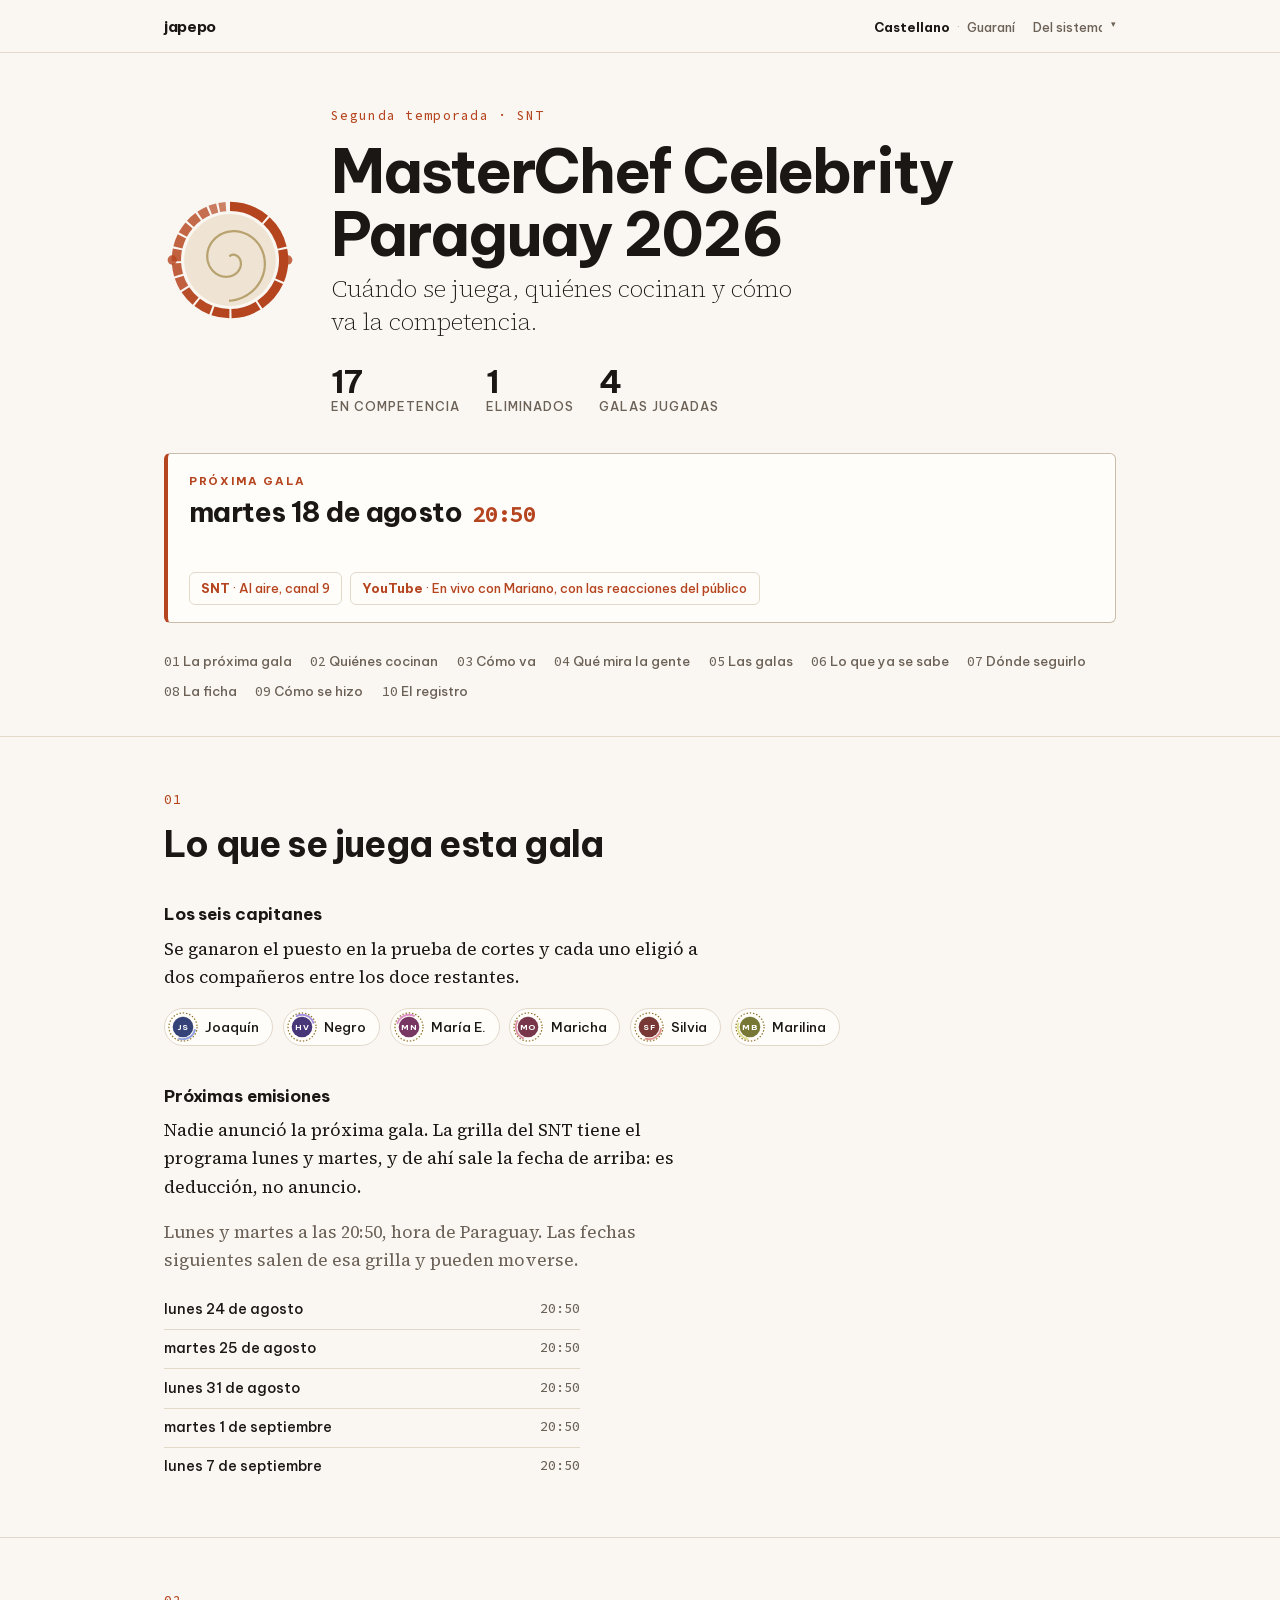
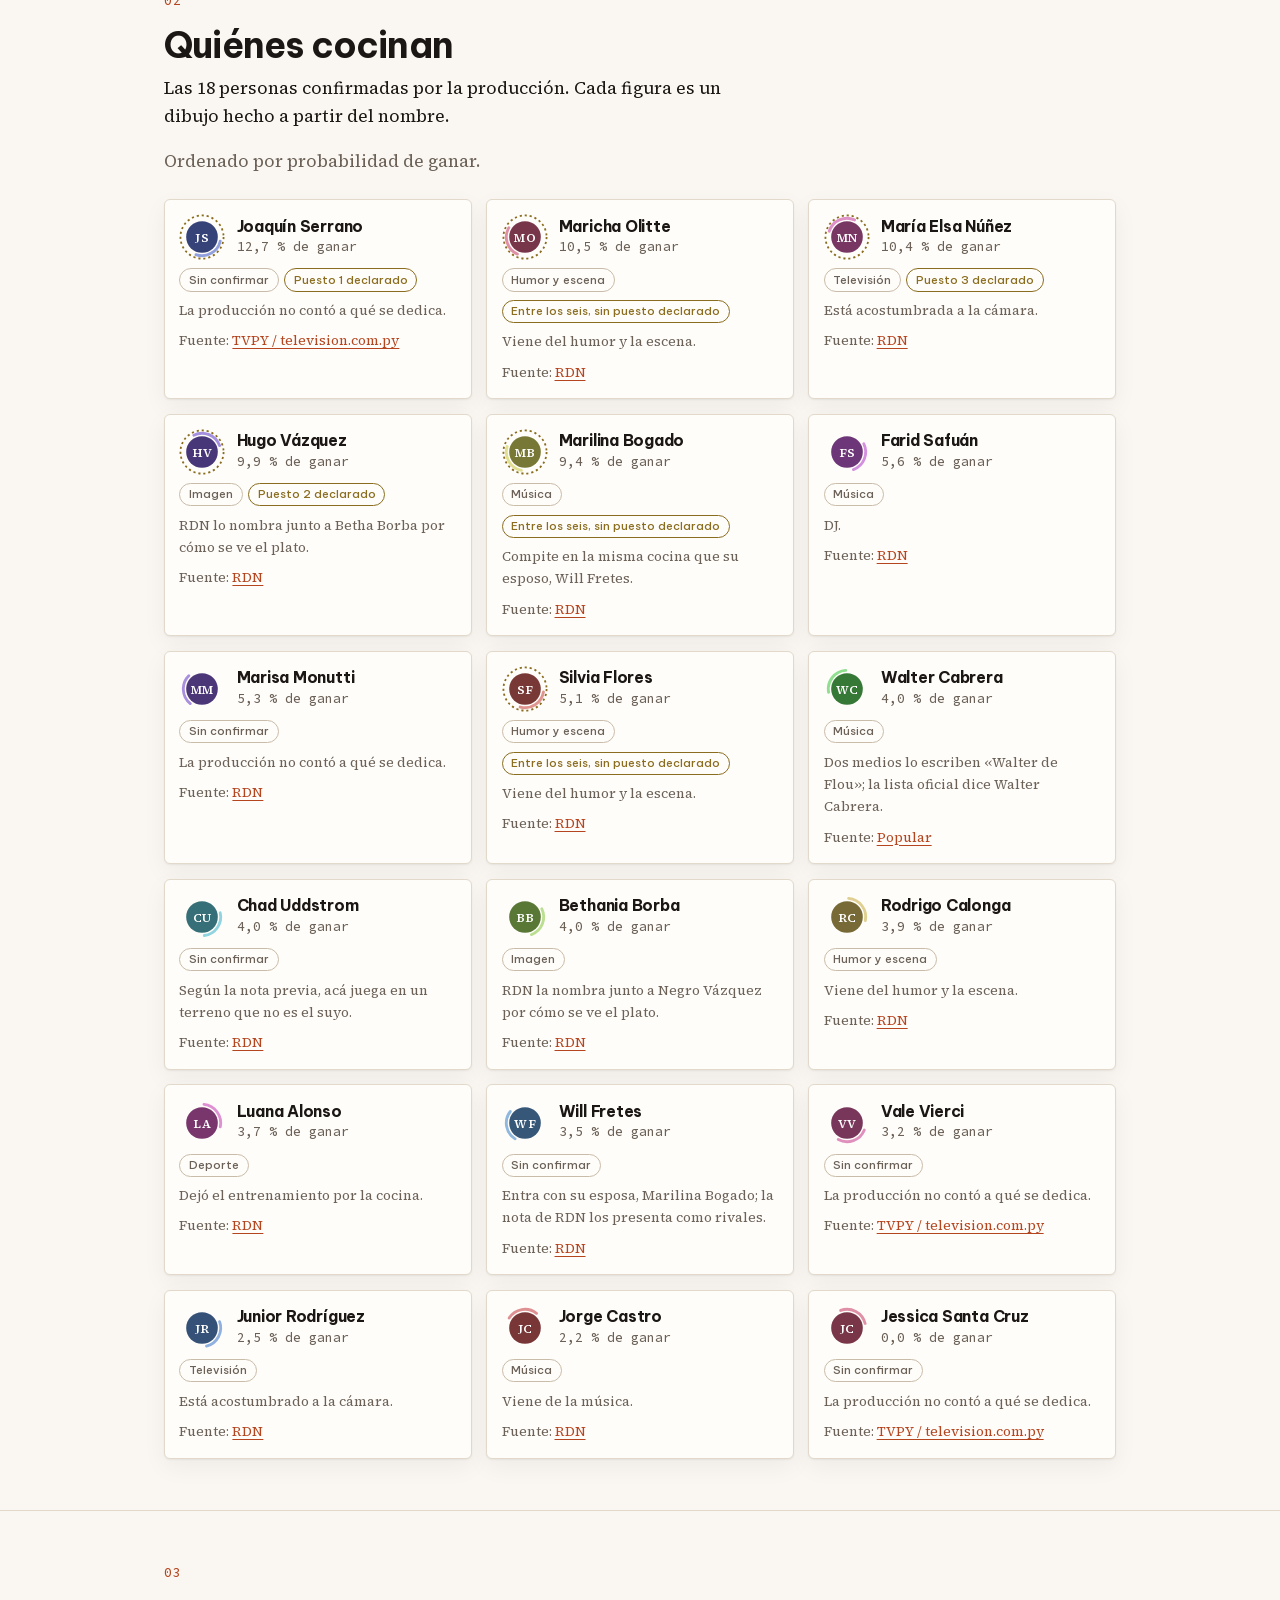
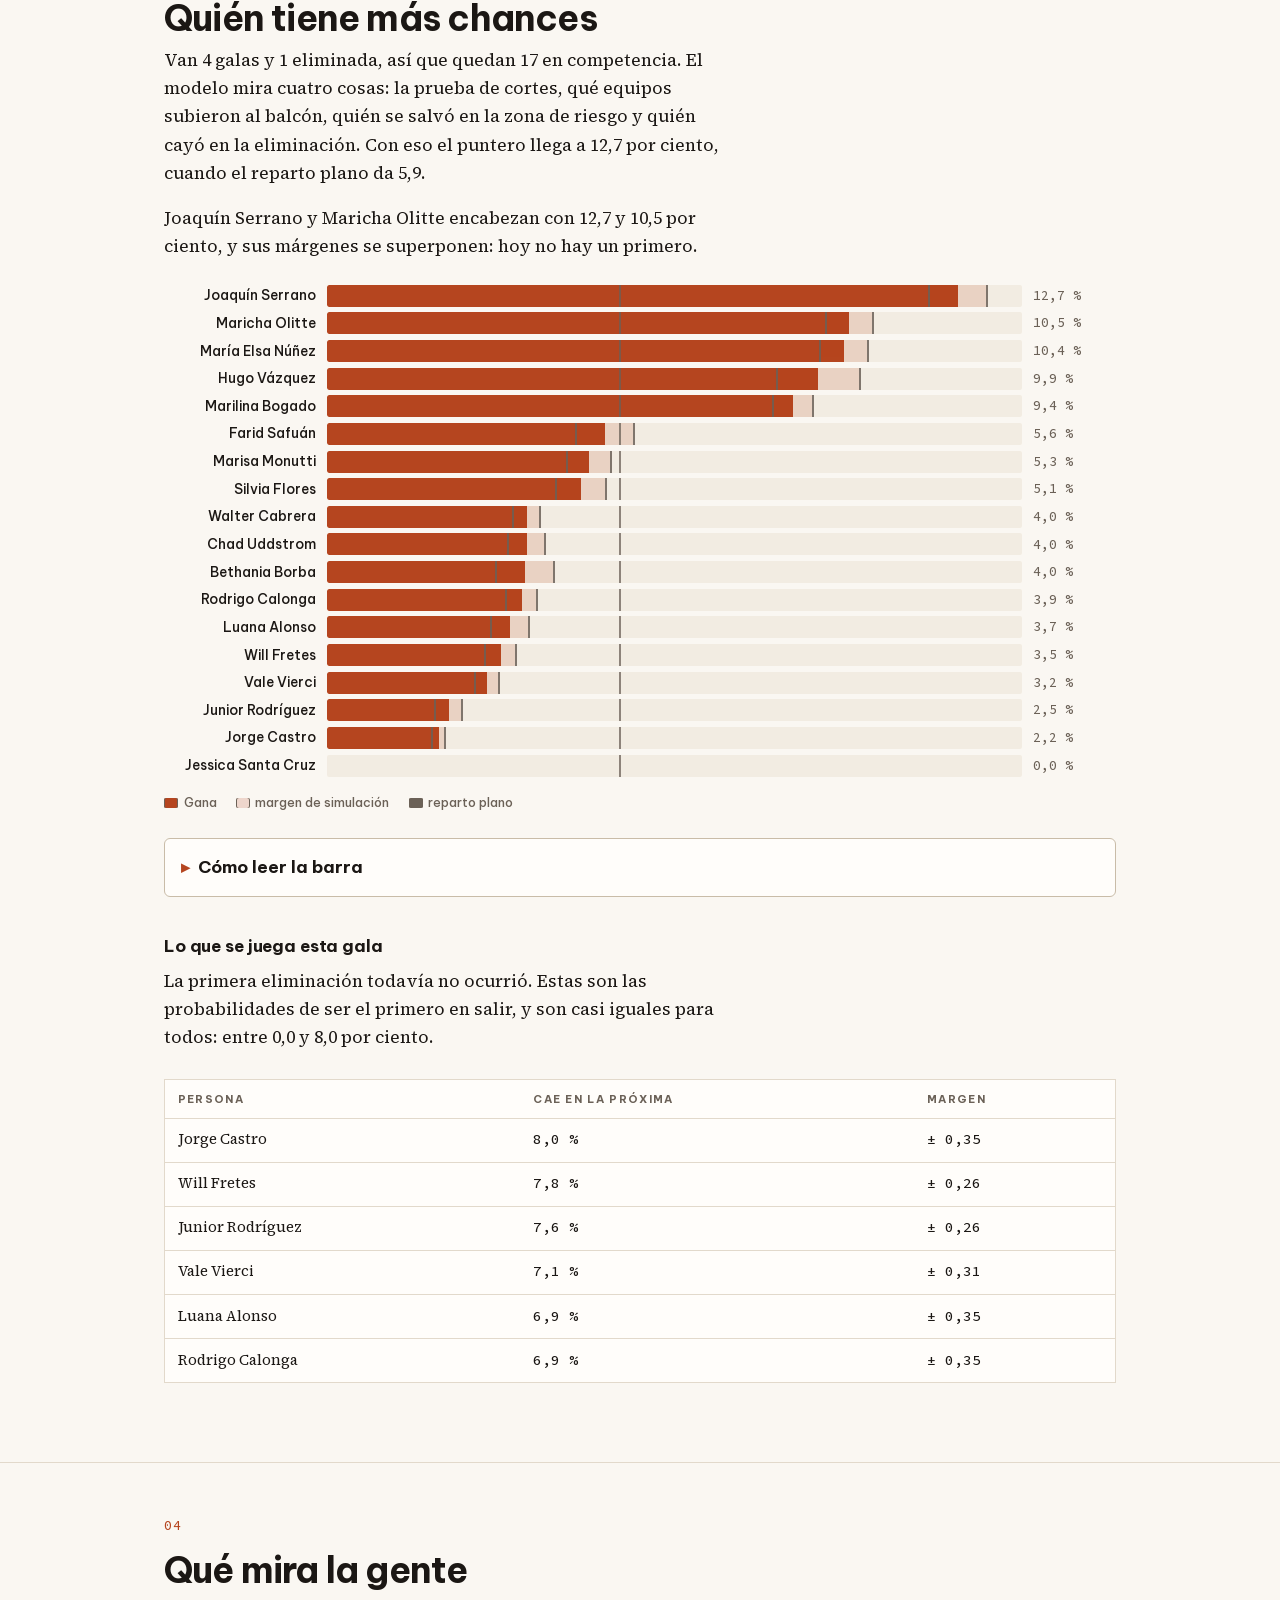
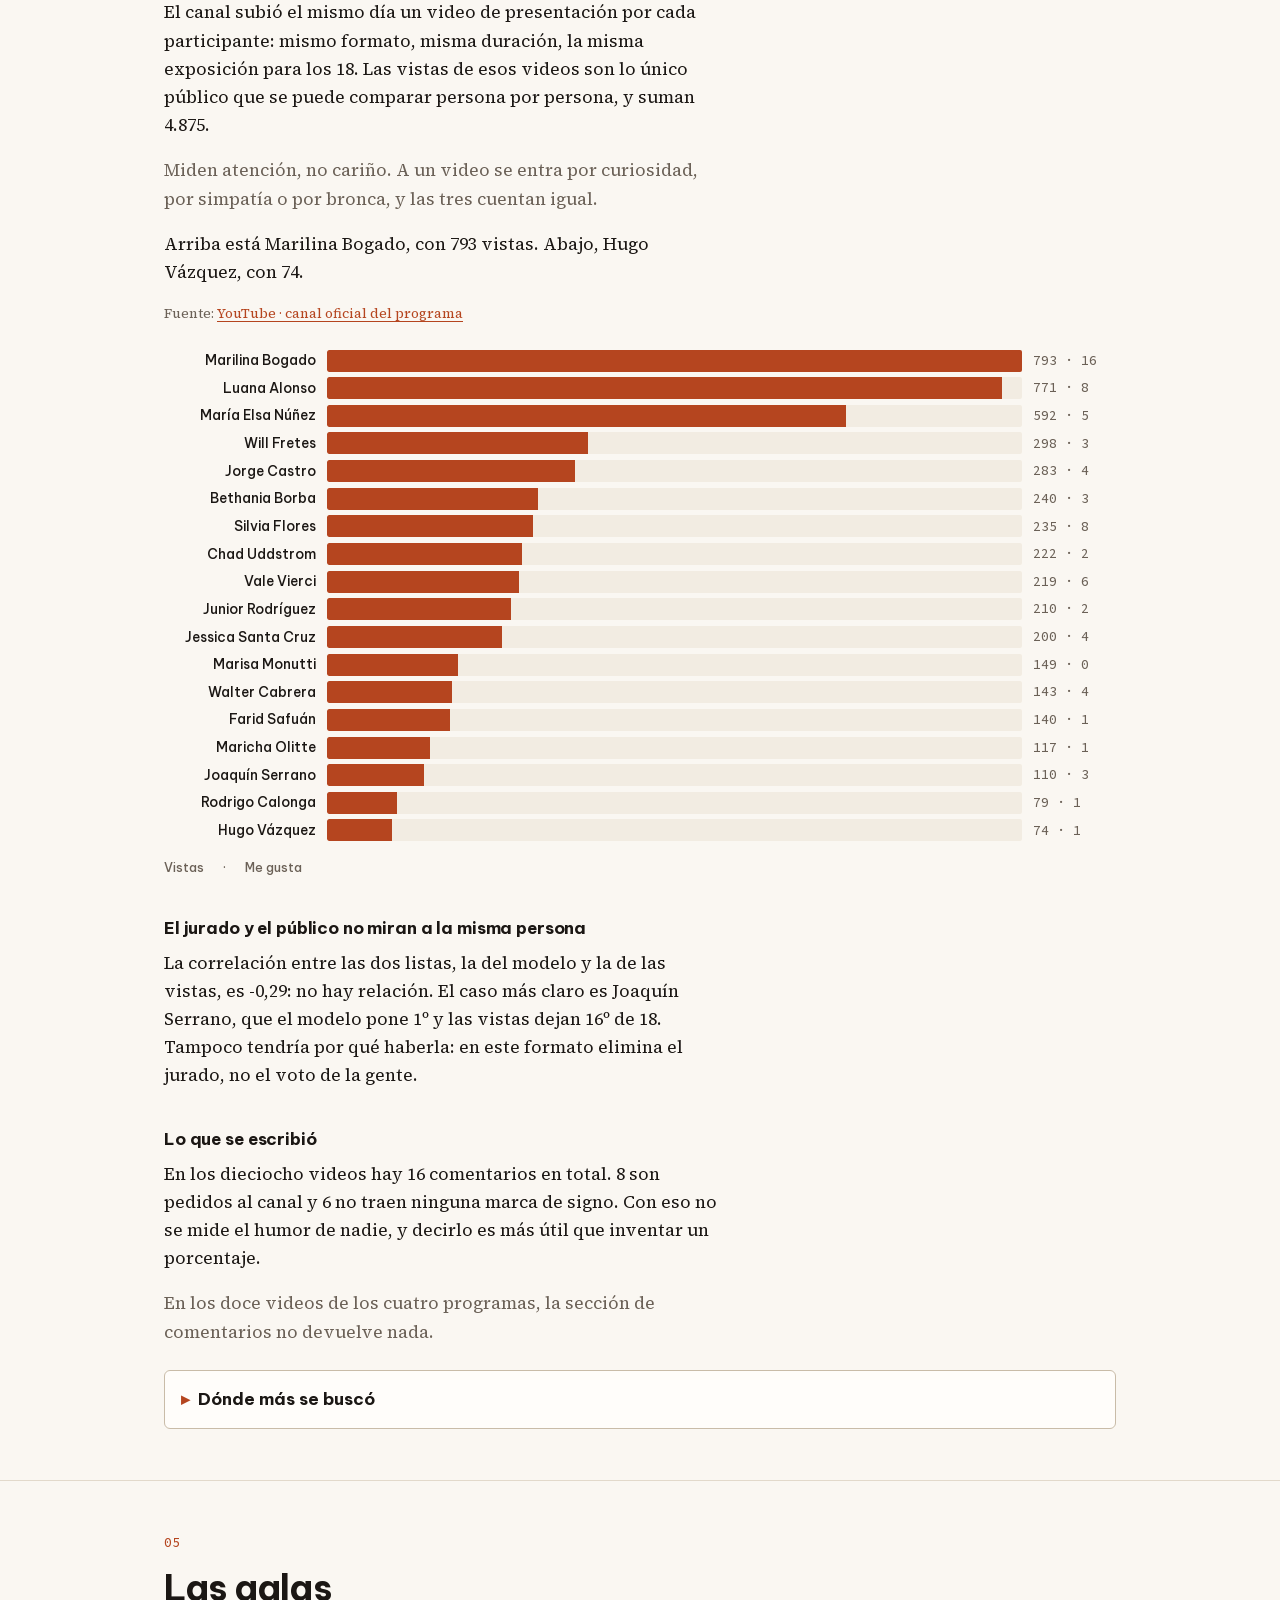
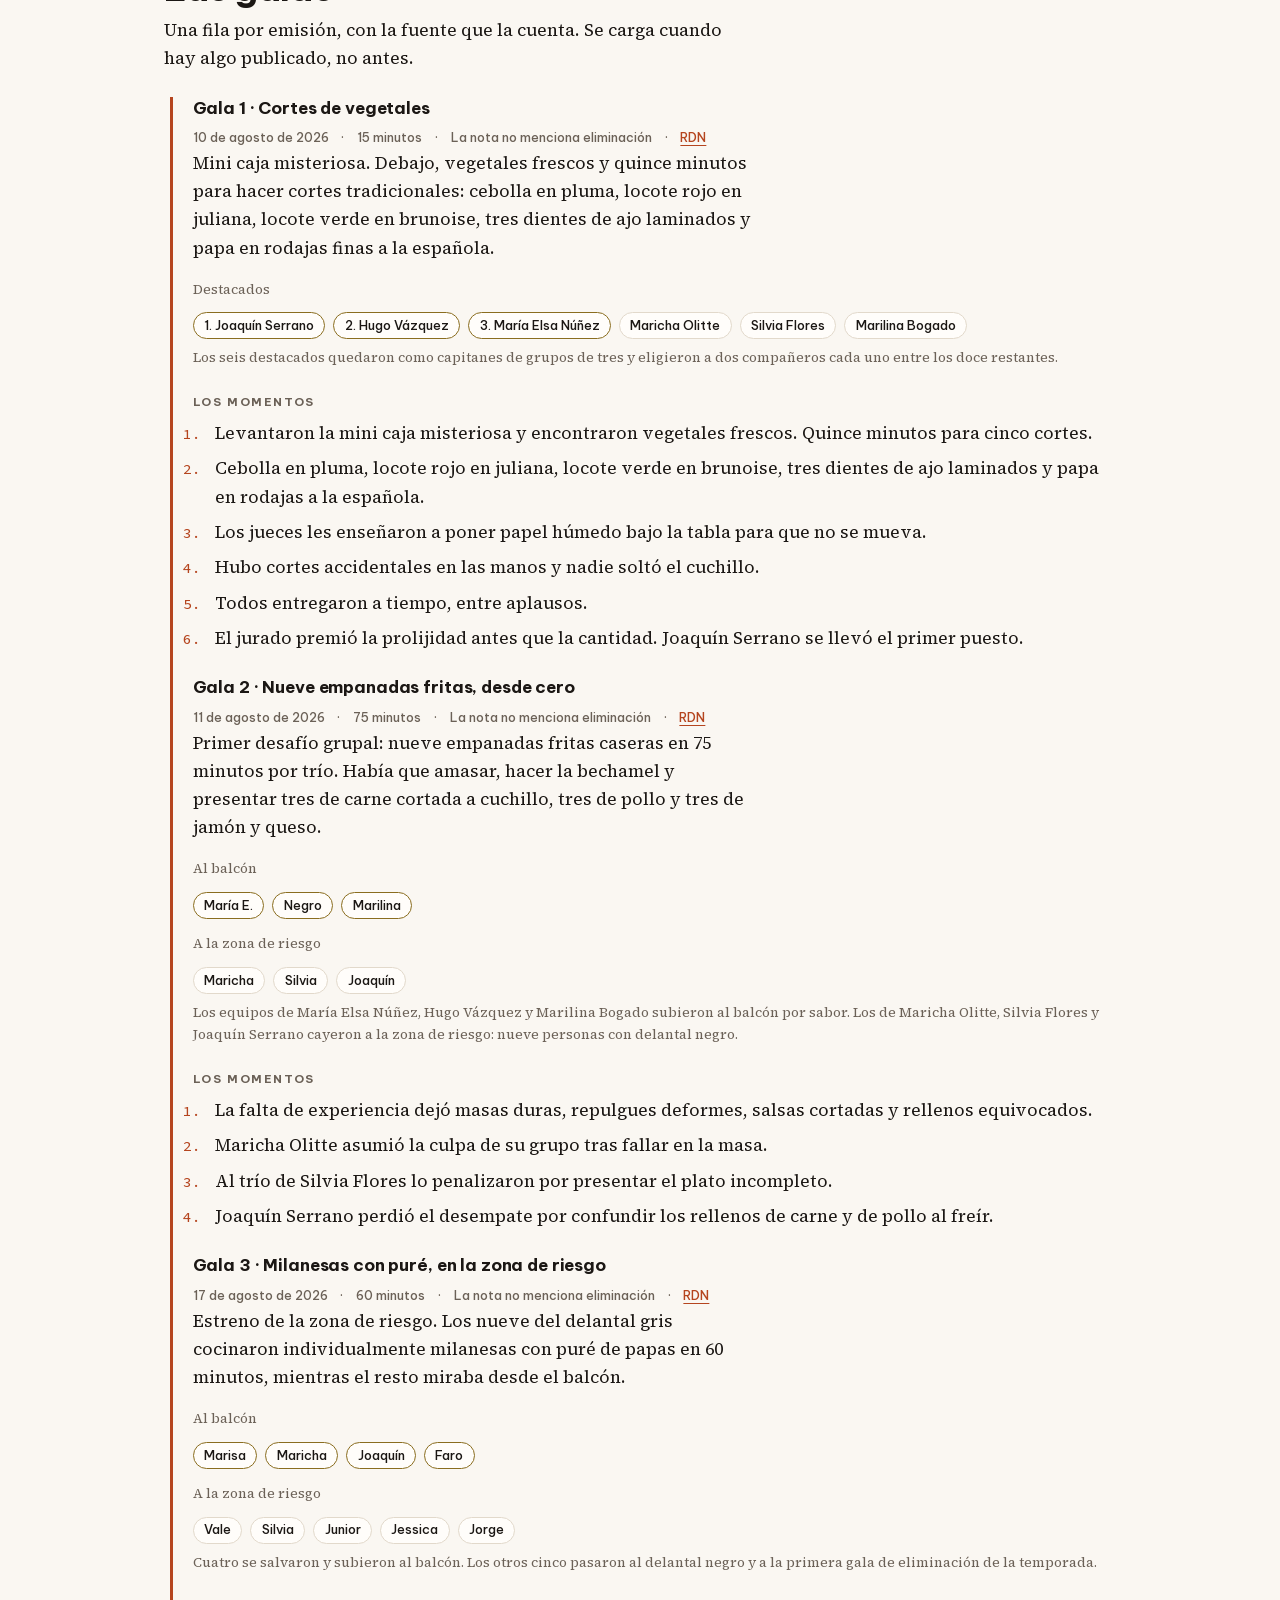
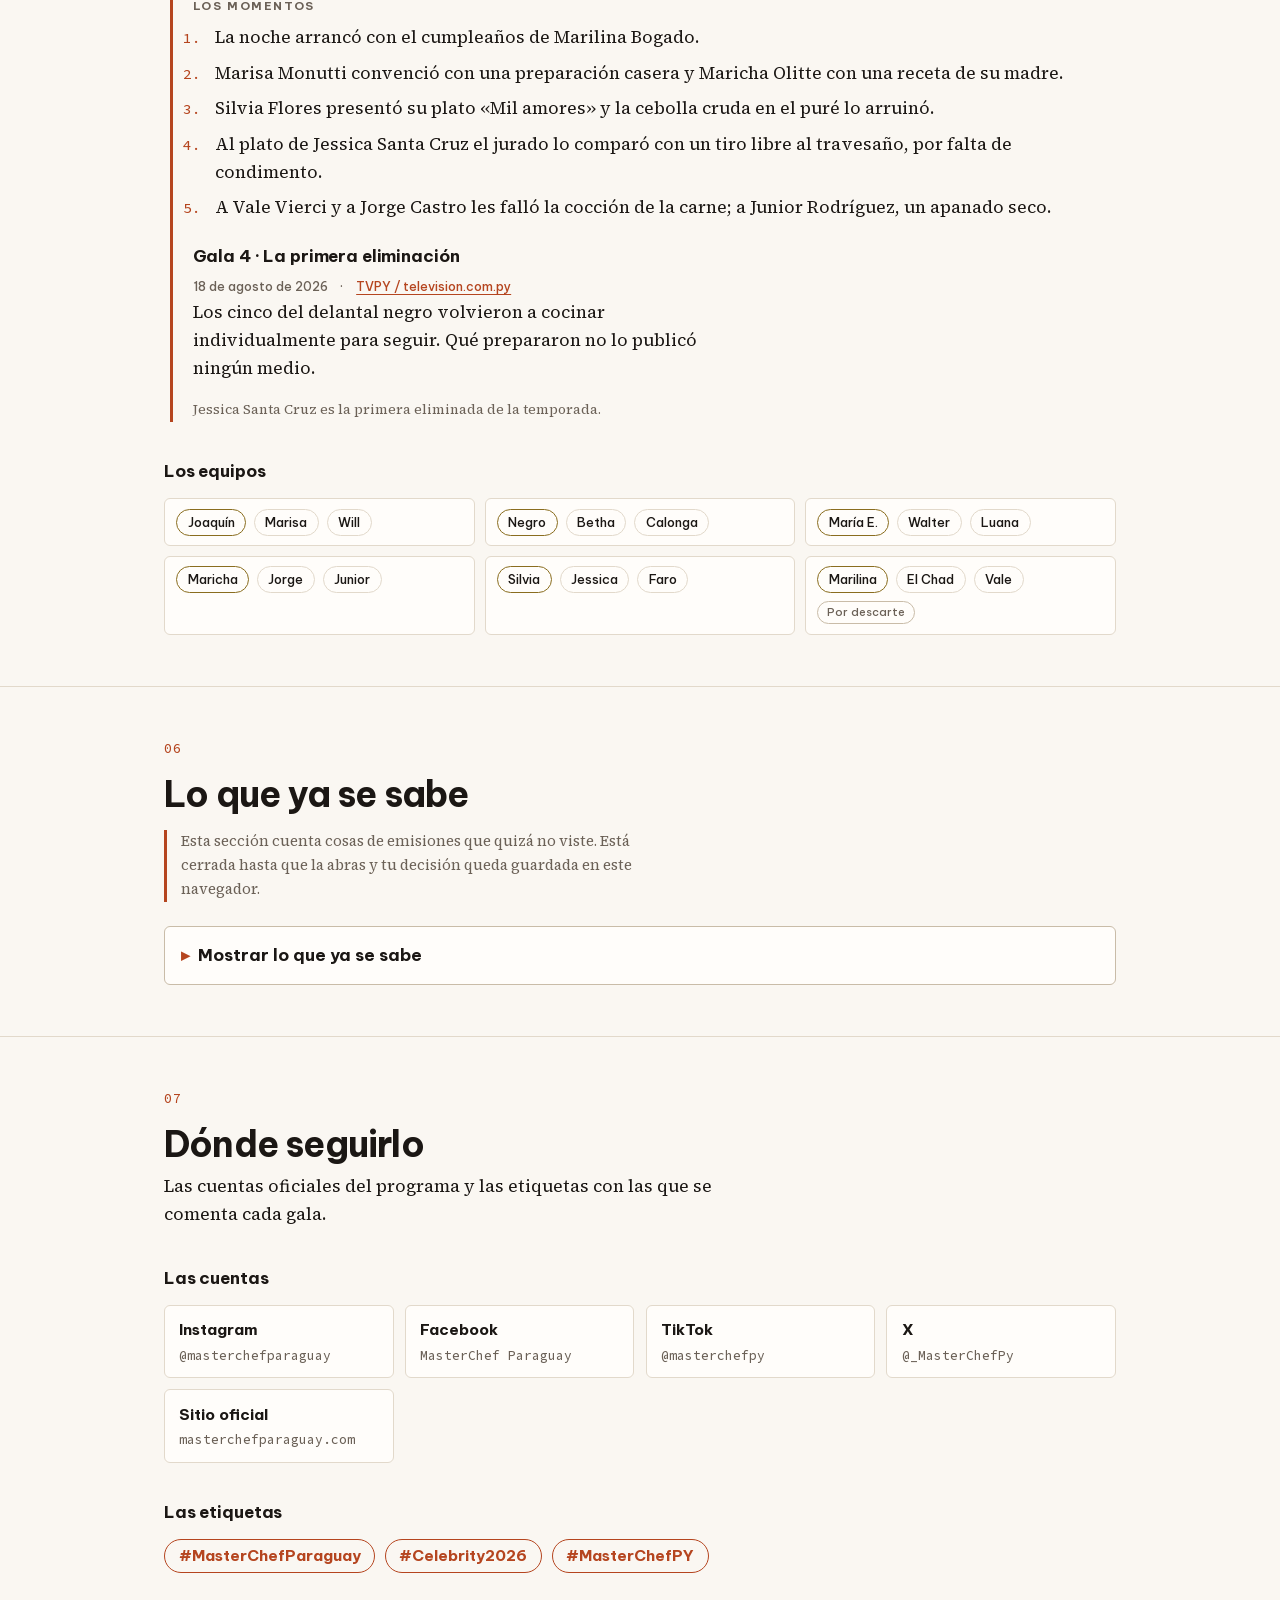
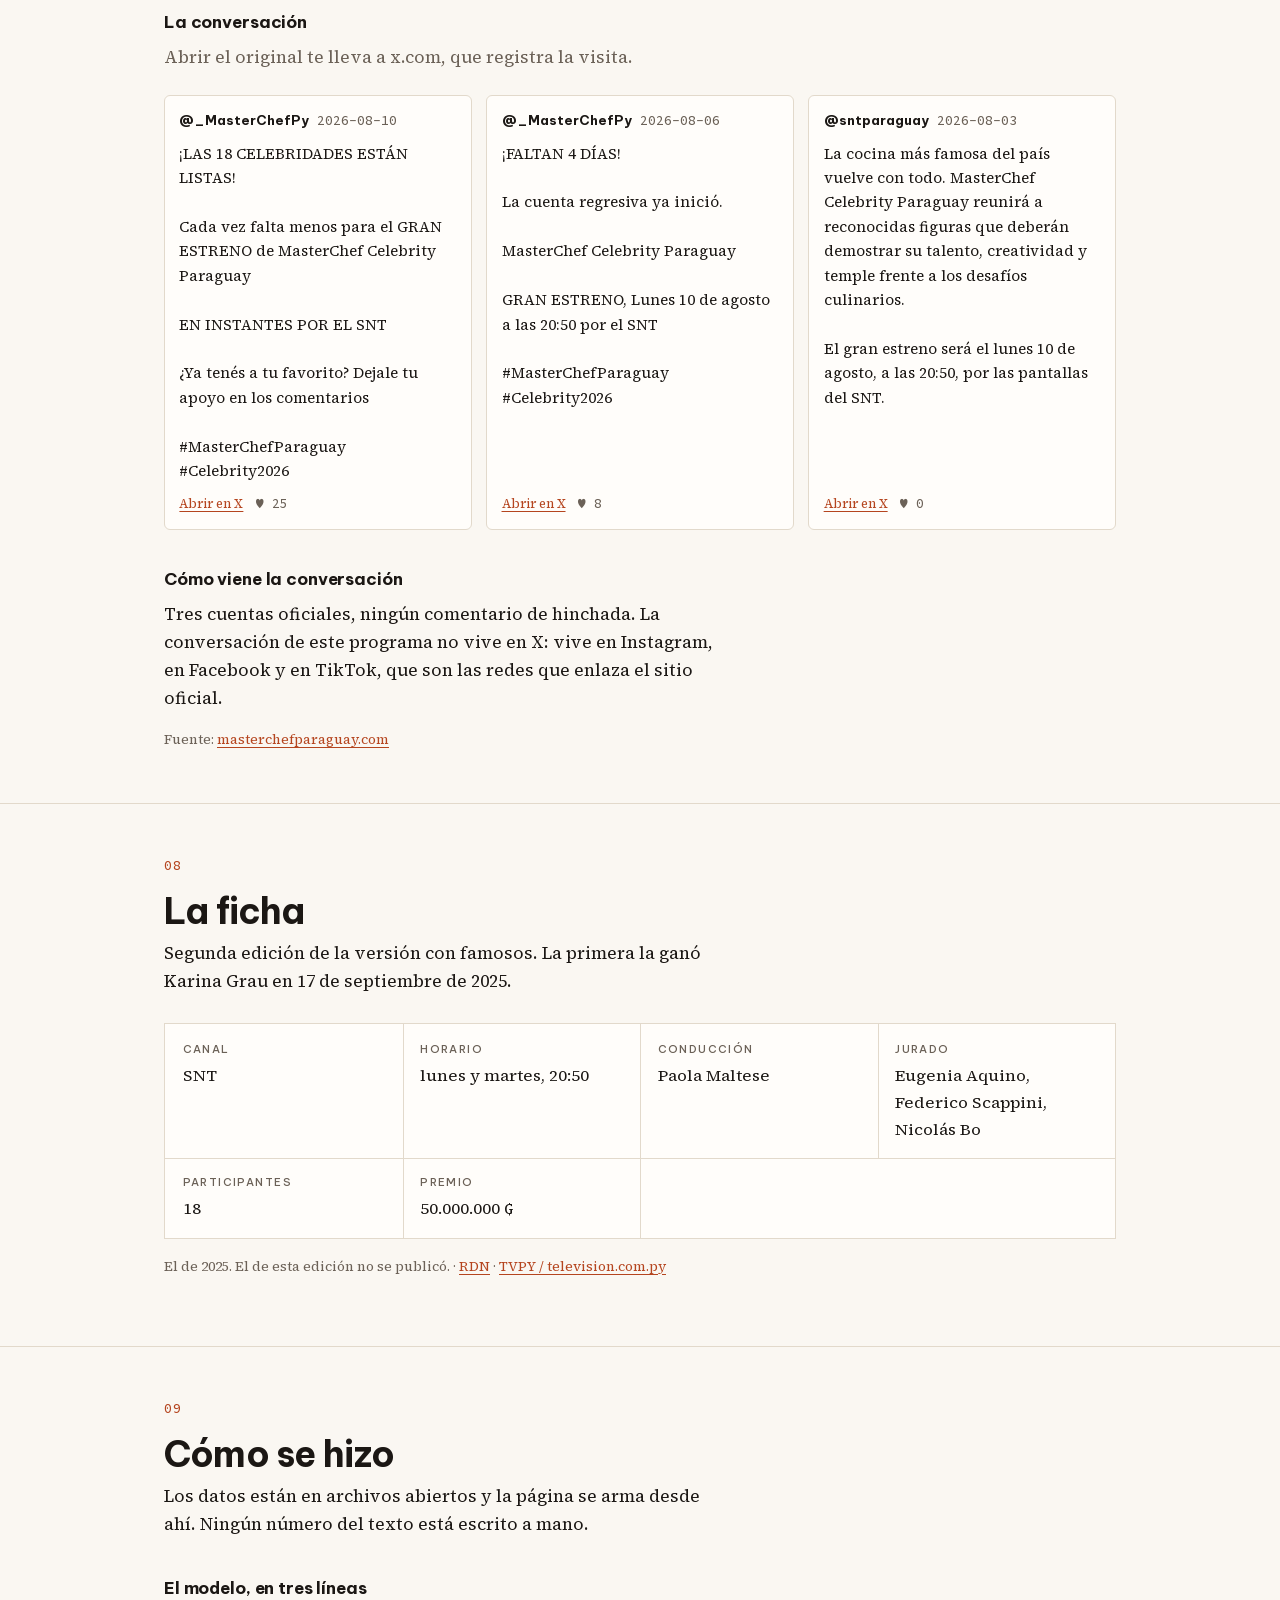
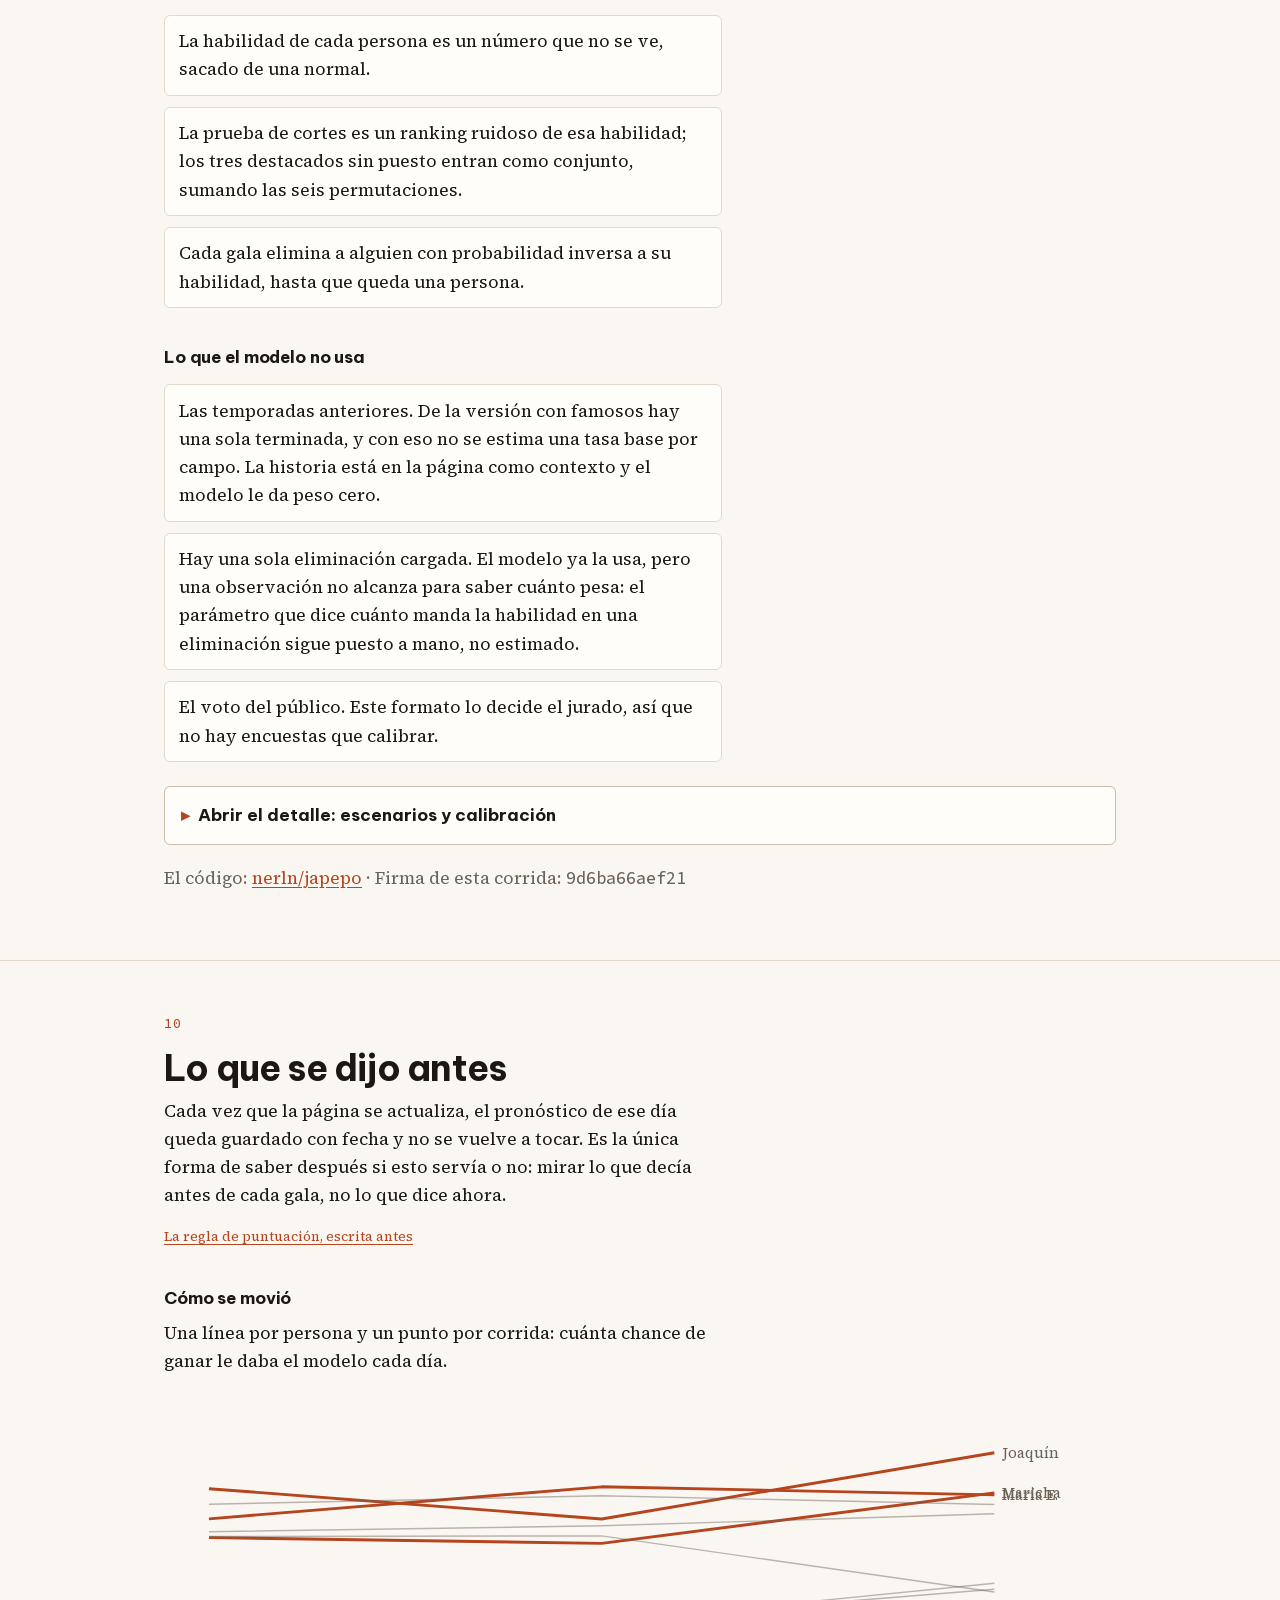
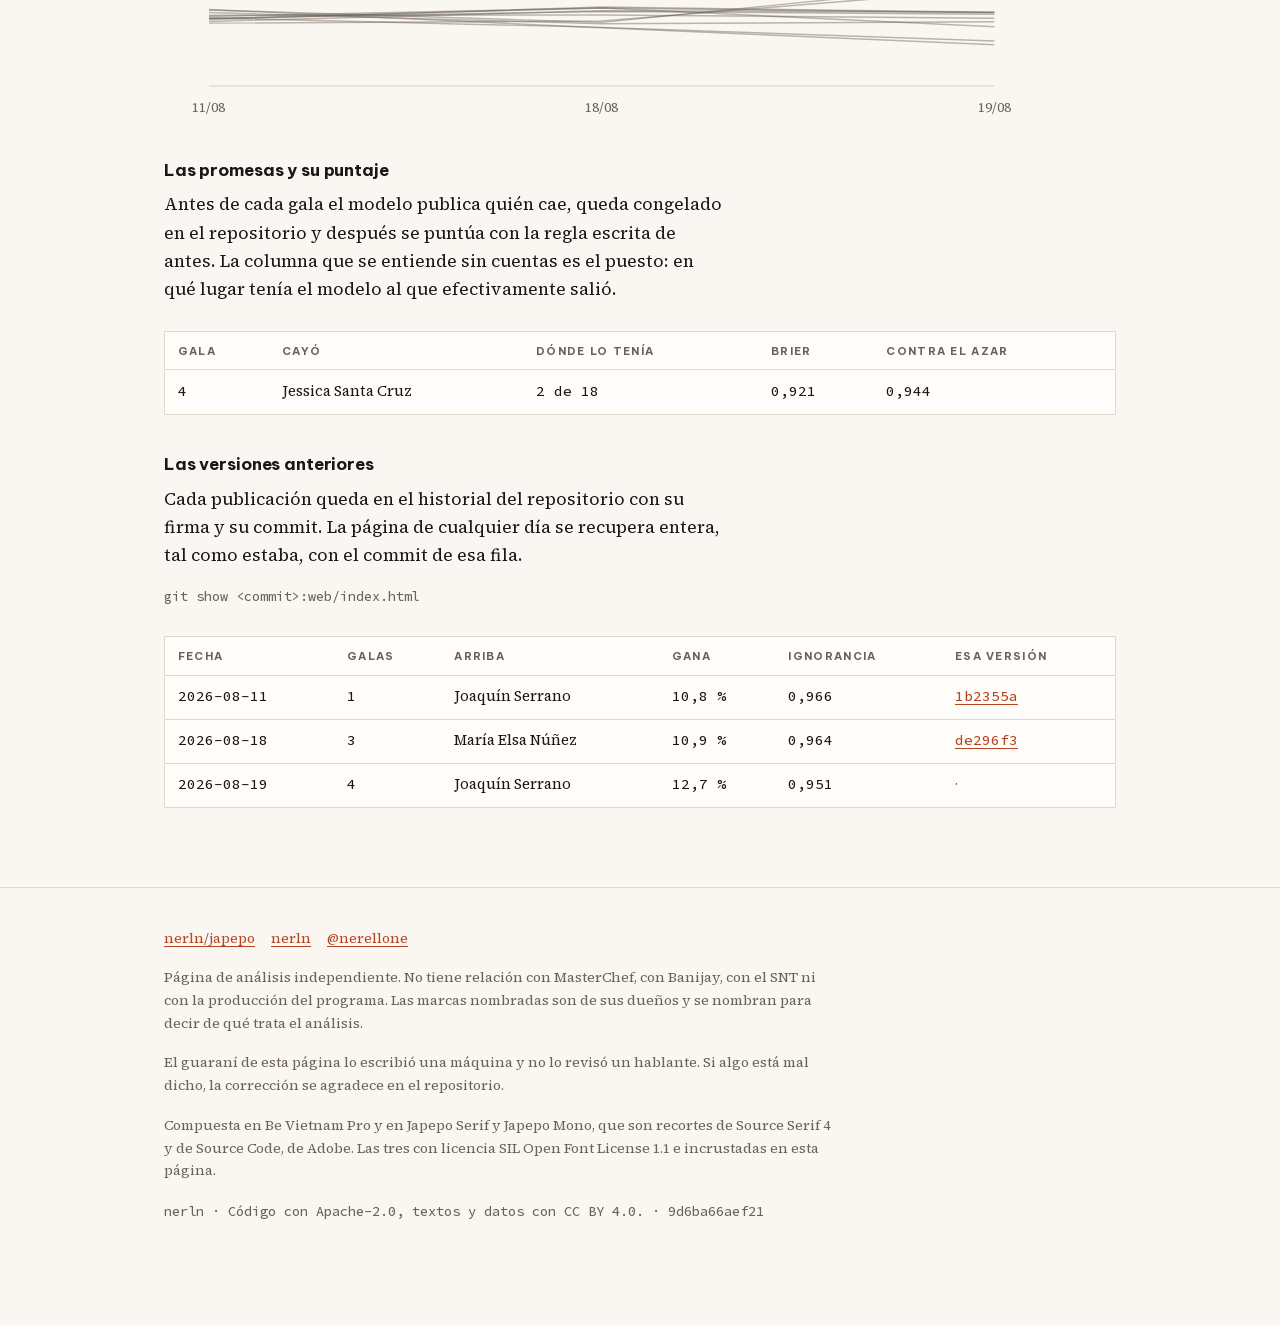
==== commit 84a499fe: "corrida 9d6ba66aef21 La primera eliminación, y el primer puntaje.  LO QUE PASÓ. Gala 3, lunes 17: es" ====
--- a/web/index.html
+++ b/web/index.html
@@ -6,7 +6,7 @@
 <title>MasterChef Celebrity Paraguay 2026 · japepo</title>
 <meta name="description" content="Cuándo es la próxima gala de MasterChef Celebrity Paraguay 2026, quiénes siguen en competencia y qué chance tiene cada uno. En castellano y guaraní. Sitio de hinchas, sin relación con la producción.">
 <meta name="author" content="nerln">
-<meta name="japepo:firma" content="1f193247db46">
+<meta name="japepo:firma" content="9d6ba66aef21">
 <meta name="japepo:no-afiliacion" content="Análisis independiente. Sin relación con MasterChef, Banijay, SNT ni la producción del programa.">
 <meta property="og:title" content="MasterChef Celebrity Paraguay 2026 · cuándo se juega y cómo va">
 <meta property="og:description" content="Cuándo es la próxima gala y quién tiene más chances.">
@@ -479,12 +479,12 @@
 <header class="portada">
   <div class="envoltura">
     <div class="portada-fila">
-      <svg viewBox="0 0 128 128" role="img" aria-label="japepo" class="marca" xmlns="http://www.w3.org/2000/svg"><circle cx="64.0" cy="64.0" r="44.5" fill="var(--marca-caldo)"/><path d="M 64.00 12.00 A 52.00 52.00 0 0 1 93.68 21.30" stroke="var(--marca-anillo)" stroke-width="9.0" fill="none" stroke-linecap="butt" opacity="1.000"/><path d="M 95.30 22.47 A 52.00 52.00 0 0 1 112.93 46.40" stroke="var(--marca-anillo)" stroke-width="9.0" fill="none" stroke-linecap="butt" opacity="1.000"/><path d="M 113.57 48.29 A 52.00 52.00 0 0 1 114.94 74.45" stroke="var(--marca-anillo)" stroke-width="9.0" fill="none" stroke-linecap="butt" opacity="1.000"/><path d="M 114.50 76.40 A 52.00 52.00 0 0 1 102.79 98.63" stroke="var(--marca-anillo)" stroke-width="9.0" fill="none" stroke-linecap="butt" opacity="1.000"/><path d="M 101.43 100.10 A 52.00 52.00 0 0 1 81.62 112.92" stroke="var(--marca-anillo)" stroke-width="9.0" fill="none" stroke-linecap="butt" opacity="1.000"/><path d="M 79.73 113.56 A 52.00 52.00 0 0 1 57.39 115.58" stroke="var(--marca-anillo)" stroke-width="9.0" fill="none" stroke-linecap="butt" opacity="1.000"/><path d="M 55.41 115.29 A 52.00 52.00 0 0 1 43.43 111.76" stroke="var(--marca-anillo)" stroke-width="9.0" fill="none" stroke-linecap="butt" opacity="0.876"/><path d="M 41.61 110.93 A 52.00 52.00 0 0 1 31.20 104.35" stroke="var(--marca-anillo)" stroke-width="9.0" fill="none" stroke-linecap="butt" opacity="0.871"/><path d="M 29.67 103.06 A 52.00 52.00 0 0 1 21.45 93.89" stroke="var(--marca-anillo)" stroke-width="9.0" fill="none" stroke-linecap="butt" opacity="0.870"/><path d="M 20.33 92.23 A 52.00 52.00 0 0 1 15.05 81.55" stroke="var(--marca-anillo)" stroke-width="9.0" fill="none" stroke-linecap="butt" opacity="0.856"/><path d="M 14.41 79.66 A 52.00 52.00 0 0 1 12.16 68.09" stroke="var(--marca-anillo)" stroke-width="9.0" fill="none" stroke-linecap="butt" opacity="0.852"/><path d="M 12.04 66.10 A 52.00 52.00 0 0 1 12.81 54.88" stroke="var(--marca-anillo)" stroke-width="9.0" fill="none" stroke-linecap="butt" opacity="0.834"/><path d="M 13.19 52.92 A 52.00 52.00 0 0 1 16.36 43.15" stroke="var(--marca-anillo)" stroke-width="9.0" fill="none" stroke-linecap="butt" opacity="0.800"/><path d="M 17.20 41.33 A 52.00 52.00 0 0 1 22.44 32.74" stroke="var(--marca-anillo)" stroke-width="9.0" fill="none" stroke-linecap="butt" opacity="0.793"/><path d="M 23.67 31.17 A 52.00 52.00 0 0 1 30.57 24.17" stroke="var(--marca-anillo)" stroke-width="9.0" fill="none" stroke-linecap="butt" opacity="0.785"/><path d="M 32.13 22.91 A 52.00 52.00 0 0 1 40.41 17.66" stroke="var(--marca-anillo)" stroke-width="9.0" fill="none" stroke-linecap="butt" opacity="0.784"/><path d="M 42.20 16.79 A 52.00 52.00 0 0 1 50.93 13.67" stroke="var(--marca-anillo)" stroke-width="9.0" fill="none" stroke-linecap="butt" opacity="0.766"/><path d="M 52.87 13.20 A 52.00 52.00 0 0 1 62.00 12.04" stroke="var(--marca-anillo)" stroke-width="9.0" fill="none" stroke-linecap="butt" opacity="0.764"/><circle cx="8.0" cy="64.0" r="4.5" fill="var(--marca-anillo)" opacity="0.8"/><circle cx="120.0" cy="64.0" r="4.5" fill="var(--marca-anillo)" opacity="0.8"/><path d="M 64.00 60.00 L 64.29 59.76 L 64.61 59.53 L 64.95 59.34 L 65.33 59.17 L 65.74 59.03 L 66.17 58.92 L 66.62 58.85 L 67.09 58.82 L 67.58 58.84 L 68.07 58.89 L 68.58 58.99 L 69.09 59.13 L 69.60 59.32 L 70.11 59.56 L 70.61 59.85 L 71.10 60.18 L 71.57 60.56 L 72.02 60.99 L 72.45 61.46 L 72.84 61.98 L 73.21 62.54 L 73.54 63.14 L 73.83 63.78 L 74.08 64.45 L 74.27 65.16 L 74.42 65.89 L 74.52 66.65 L 74.56 67.43 L 74.54 68.23 L 74.46 69.04 L 74.32 69.85 L 74.11 70.67 L 73.84 71.49 L 73.50 72.30 L 73.10 73.10 L 72.64 73.89 L 72.11 74.65 L 71.51 75.38 L 70.85 76.08 L 70.14 76.74 L 69.36 77.36 L 68.53 77.93 L 67.64 78.45 L 66.71 78.91 L 65.73 79.31 L 64.70 79.65 L 63.64 79.91 L 62.55 80.11 L 61.43 80.22 L 60.29 80.26 L 59.13 80.22 L 57.96 80.09 L 56.79 79.88 L 55.62 79.58 L 54.45 79.20 L 53.30 78.72 L 52.17 78.17 L 51.07 77.52 L 50.00 76.79 L 48.98 75.98 L 48.00 75.09 L 47.07 74.12 L 46.20 73.07 L 45.40 71.95 L 44.67 70.76 L 44.01 69.52 L 43.44 68.21 L 42.95 66.85 L 42.55 65.45 L 42.25 64.00 L 42.05 62.52 L 41.94 61.01 L 41.95 59.48 L 42.06 57.94 L 42.27 56.40 L 42.60 54.85 L 43.04 53.32 L 43.59 51.80 L 44.25 50.31 L 45.01 48.86 L 45.89 47.44 L 46.87 46.08 L 47.95 44.77 L 49.13 43.53 L 50.40 42.36 L 51.77 41.27 L 53.22 40.27 L 54.75 39.36 L 56.36 38.55 L 58.03 37.85 L 59.76 37.26 L 61.55 36.78 L 63.38 36.42 L 65.25 36.19 L 67.15 36.09 L 69.06 36.11 L 70.99 36.27 L 72.92 36.56 L 74.84 36.99 L 76.74 37.55 L 78.61 38.25 L 80.45 39.08 L 82.25 40.04 L 83.98 41.13 L 85.66 42.34 L 87.25 43.68 L 88.77 45.14 L 90.19 46.71 L 91.52 48.39 L 92.73 50.16 L 93.84 52.03 L 94.81 53.99 L 95.66 56.02 L 96.38 58.12 L 96.95 60.29 L 97.38 62.50 L 97.66 64.76 L 97.78 67.04 L 97.75 69.35 L 97.57 71.66 L 97.22 73.97 L 96.71 76.28 L 96.04 78.55 L 95.21 80.80 L 94.23 82.99 L 93.08 85.13 L 91.79 87.20 L 90.35 89.19 L 88.77 91.10 L 87.05 92.90 L 85.19 94.59 L 83.22 96.17 L 81.13 97.61 L 78.93 98.92 L 76.63 100.09 L 74.24 101.10 L 71.77 101.95 L 69.23 102.64 L 66.64 103.16 L 64.00 103.50" stroke="var(--marca-vapor)" stroke-width="2.2" fill="none" stroke-linecap="round" stroke-linejoin="round" opacity="0.55"/></svg>
+      <svg viewBox="0 0 128 128" role="img" aria-label="japepo" class="marca" xmlns="http://www.w3.org/2000/svg"><circle cx="64.0" cy="64.0" r="44.5" fill="var(--marca-caldo)"/><path d="M 64.00 12.00 A 52.00 52.00 0 0 1 97.94 24.60" stroke="var(--marca-anillo)" stroke-width="9.0" fill="none" stroke-linecap="butt" opacity="1.000"/><path d="M 99.43 25.93 A 52.00 52.00 0 0 1 114.60 52.01" stroke="var(--marca-anillo)" stroke-width="9.0" fill="none" stroke-linecap="butt" opacity="1.000"/><path d="M 115.02 53.96 A 52.00 52.00 0 0 1 112.13 83.69" stroke="var(--marca-anillo)" stroke-width="9.0" fill="none" stroke-linecap="butt" opacity="1.000"/><path d="M 111.34 85.52 A 52.00 52.00 0 0 1 92.96 107.19" stroke="var(--marca-anillo)" stroke-width="9.0" fill="none" stroke-linecap="butt" opacity="1.000"/><path d="M 91.28 108.27 A 52.00 52.00 0 0 1 65.41 115.98" stroke="var(--marca-anillo)" stroke-width="9.0" fill="none" stroke-linecap="butt" opacity="1.000"/><path d="M 63.42 116.00 A 52.00 52.00 0 0 1 47.43 113.29" stroke="var(--marca-anillo)" stroke-width="9.0" fill="none" stroke-linecap="butt" opacity="1.000"/><path d="M 45.55 112.62 A 52.00 52.00 0 0 1 32.20 105.15" stroke="var(--marca-anillo)" stroke-width="9.0" fill="none" stroke-linecap="butt" opacity="0.973"/><path d="M 30.65 103.90 A 52.00 52.00 0 0 1 20.74 92.86" stroke="var(--marca-anillo)" stroke-width="9.0" fill="none" stroke-linecap="butt" opacity="0.957"/><path d="M 19.67 91.18 A 52.00 52.00 0 0 1 14.72 80.61" stroke="var(--marca-anillo)" stroke-width="9.0" fill="none" stroke-linecap="butt" opacity="0.848"/><path d="M 14.12 78.70 A 52.00 52.00 0 0 1 12.10 67.22" stroke="var(--marca-anillo)" stroke-width="9.0" fill="none" stroke-linecap="butt" opacity="0.848"/><path d="M 12.01 65.22 A 52.00 52.00 0 0 1 13.03 53.69" stroke="var(--marca-anillo)" stroke-width="9.0" fill="none" stroke-linecap="butt" opacity="0.845"/><path d="M 13.47 51.74 A 52.00 52.00 0 0 1 17.34 41.05" stroke="var(--marca-anillo)" stroke-width="9.0" fill="none" stroke-linecap="butt" opacity="0.838"/><path d="M 18.26 39.27 A 52.00 52.00 0 0 1 24.29 30.43" stroke="var(--marca-anillo)" stroke-width="9.0" fill="none" stroke-linecap="butt" opacity="0.815"/><path d="M 25.61 28.93 A 52.00 52.00 0 0 1 33.16 22.13" stroke="var(--marca-anillo)" stroke-width="9.0" fill="none" stroke-linecap="butt" opacity="0.797"/><path d="M 34.79 20.98 A 52.00 52.00 0 0 1 42.97 16.44" stroke="var(--marca-anillo)" stroke-width="9.0" fill="none" stroke-linecap="butt" opacity="0.769"/><path d="M 44.81 15.67 A 52.00 52.00 0 0 1 51.59 13.50" stroke="var(--marca-anillo)" stroke-width="9.0" fill="none" stroke-linecap="butt" opacity="0.693"/><path d="M 53.54 13.06 A 52.00 52.00 0 0 1 60.01 12.15" stroke="var(--marca-anillo)" stroke-width="9.0" fill="none" stroke-linecap="butt" opacity="0.673"/><path d="M 62.00 12.04 A 52.00 52.00 0 0 1 62.00 12.04" stroke="var(--marca-anillo)" stroke-width="9.0" fill="none" stroke-linecap="butt" opacity="0.450"/><circle cx="8.0" cy="64.0" r="4.5" fill="var(--marca-anillo)" opacity="0.8"/><circle cx="120.0" cy="64.0" r="4.5" fill="var(--marca-anillo)" opacity="0.8"/><path d="M 64.00 60.00 L 64.29 59.76 L 64.61 59.53 L 64.95 59.34 L 65.33 59.17 L 65.74 59.03 L 66.17 58.92 L 66.62 58.85 L 67.09 58.82 L 67.58 58.84 L 68.07 58.89 L 68.58 58.99 L 69.09 59.13 L 69.60 59.32 L 70.11 59.56 L 70.61 59.85 L 71.10 60.18 L 71.57 60.56 L 72.02 60.99 L 72.45 61.46 L 72.84 61.98 L 73.21 62.54 L 73.54 63.14 L 73.83 63.78 L 74.08 64.45 L 74.27 65.16 L 74.42 65.89 L 74.52 66.65 L 74.56 67.43 L 74.54 68.23 L 74.46 69.04 L 74.32 69.85 L 74.11 70.67 L 73.84 71.49 L 73.50 72.30 L 73.10 73.10 L 72.64 73.89 L 72.11 74.65 L 71.51 75.38 L 70.85 76.08 L 70.14 76.74 L 69.36 77.36 L 68.53 77.93 L 67.64 78.45 L 66.71 78.91 L 65.73 79.31 L 64.70 79.65 L 63.64 79.91 L 62.55 80.11 L 61.43 80.22 L 60.29 80.26 L 59.13 80.22 L 57.96 80.09 L 56.79 79.88 L 55.62 79.58 L 54.45 79.20 L 53.30 78.72 L 52.17 78.17 L 51.07 77.52 L 50.00 76.79 L 48.98 75.98 L 48.00 75.09 L 47.07 74.12 L 46.20 73.07 L 45.40 71.95 L 44.67 70.76 L 44.01 69.52 L 43.44 68.21 L 42.95 66.85 L 42.55 65.45 L 42.25 64.00 L 42.05 62.52 L 41.94 61.01 L 41.95 59.48 L 42.06 57.94 L 42.27 56.40 L 42.60 54.85 L 43.04 53.32 L 43.59 51.80 L 44.25 50.31 L 45.01 48.86 L 45.89 47.44 L 46.87 46.08 L 47.95 44.77 L 49.13 43.53 L 50.40 42.36 L 51.77 41.27 L 53.22 40.27 L 54.75 39.36 L 56.36 38.55 L 58.03 37.85 L 59.76 37.26 L 61.55 36.78 L 63.38 36.42 L 65.25 36.19 L 67.15 36.09 L 69.06 36.11 L 70.99 36.27 L 72.92 36.56 L 74.84 36.99 L 76.74 37.55 L 78.61 38.25 L 80.45 39.08 L 82.25 40.04 L 83.98 41.13 L 85.66 42.34 L 87.25 43.68 L 88.77 45.14 L 90.19 46.71 L 91.52 48.39 L 92.73 50.16 L 93.84 52.03 L 94.81 53.99 L 95.66 56.02 L 96.38 58.12 L 96.95 60.29 L 97.38 62.50 L 97.66 64.76 L 97.78 67.04 L 97.75 69.35 L 97.57 71.66 L 97.22 73.97 L 96.71 76.28 L 96.04 78.55 L 95.21 80.80 L 94.23 82.99 L 93.08 85.13 L 91.79 87.20 L 90.35 89.19 L 88.77 91.10 L 87.05 92.90 L 85.19 94.59 L 83.22 96.17 L 81.13 97.61 L 78.93 98.92 L 76.63 100.09 L 74.24 101.10 L 71.77 101.95 L 69.23 102.64 L 66.64 103.16 L 64.00 103.50" stroke="var(--marca-vapor)" stroke-width="2.2" fill="none" stroke-linecap="round" stroke-linejoin="round" opacity="0.55"/></svg>
       <div>
         <p class="rotulo"><span data-l="es">Segunda temporada · SNT</span><span data-l="gn">Temporada mokõiha · SNT</span></p>
         <h1>MasterChef Celebrity Paraguay 2026</h1>
         <p data-l="es" class="bajada">Cuándo se juega, quiénes cocinan y cómo va la competencia.</p><p data-l="gn" class="bajada">Araka'épe oñeha'ã, máva ombojy ha mba'éichapa oho pe ñorãirõ.</p>
-        <div class="cifras"><div class="cifra"><span class="cifra-num">18</span><span data-l="es">en competencia</span><span data-l="gn">oñeha'ãva</span></div><div class="cifra"><span class="cifra-num">0</span><span data-l="es">eliminados</span><span data-l="gn">osẽva</span></div><div class="cifra"><span class="cifra-num">3</span><span data-l="es">galas jugadas</span><span data-l="gn">gala ojejapóva</span></div></div>
+        <div class="cifras"><div class="cifra"><span class="cifra-num">17</span><span data-l="es">en competencia</span><span data-l="gn">oñeha'ãva</span></div><div class="cifra"><span class="cifra-num">1</span><span data-l="es">eliminados</span><span data-l="gn">osẽva</span></div><div class="cifra"><span class="cifra-num">4</span><span data-l="es">galas jugadas</span><span data-l="gn">gala ojejapóva</span></div></div>
       </div>
     </div>
     
@@ -499,7 +499,7 @@
     </div>
   </div>
   <nav class="envoltura">
-    <div class="indice"><a href="#proxima"><span class="numero-seccion">01</span> <span data-l="es">La próxima gala</span><span data-l="gn">Gala oútava</span></a><a href="#plantel"><span class="numero-seccion">02</span> <span data-l="es">Quiénes cocinan</span><span data-l="gn">Mávapa ombojy</span></a><a href="#como-va"><span class="numero-seccion">03</span> <span data-l="es">Cómo va</span><span data-l="gn">Mba'éichapa oho</span></a><a href="#galas"><span class="numero-seccion">04</span> <span data-l="es">Las galas</span><span data-l="gn">Umi gala</span></a><a href="#spoilers"><span class="numero-seccion">05</span> <span data-l="es">Lo que ya se sabe</span><span data-l="gn">Ojekuaámava</span></a><a href="#social"><span class="numero-seccion">06</span> <span data-l="es">Dónde seguirlo</span><span data-l="gn">Moõpa oñemoirũ</span></a><a href="#ficha"><span class="numero-seccion">07</span> <span data-l="es">La ficha</span><span data-l="gn">Kuatia'atã</span></a><a href="#metodo"><span class="numero-seccion">08</span> <span data-l="es">Cómo se hizo</span><span data-l="gn">Mba'éichapa ojejapo</span></a><a href="#registro"><span class="numero-seccion">09</span> <span data-l="es">El registro</span><span data-l="gn">Kuatiahaipyre</span></a></div>
+    <div class="indice"><a href="#proxima"><span class="numero-seccion">01</span> <span data-l="es">La próxima gala</span><span data-l="gn">Gala oútava</span></a><a href="#plantel"><span class="numero-seccion">02</span> <span data-l="es">Quiénes cocinan</span><span data-l="gn">Mávapa ombojy</span></a><a href="#como-va"><span class="numero-seccion">03</span> <span data-l="es">Cómo va</span><span data-l="gn">Mba'éichapa oho</span></a><a href="#gente"><span class="numero-seccion">04</span> <span data-l="es">Qué mira la gente</span><span data-l="gn">Mba'épa omaña tapicha kuéra</span></a><a href="#galas"><span class="numero-seccion">05</span> <span data-l="es">Las galas</span><span data-l="gn">Umi gala</span></a><a href="#spoilers"><span class="numero-seccion">06</span> <span data-l="es">Lo que ya se sabe</span><span data-l="gn">Ojekuaámava</span></a><a href="#social"><span class="numero-seccion">07</span> <span data-l="es">Dónde seguirlo</span><span data-l="gn">Moõpa oñemoirũ</span></a><a href="#ficha"><span class="numero-seccion">08</span> <span data-l="es">La ficha</span><span data-l="gn">Kuatia'atã</span></a><a href="#metodo"><span class="numero-seccion">09</span> <span data-l="es">Cómo se hizo</span><span data-l="gn">Mba'éichapa ojejapo</span></a><a href="#registro"><span class="numero-seccion">10</span> <span data-l="es">El registro</span><span data-l="gn">Kuatiahaipyre</span></a></div>
   </nav>
 </header>
 
@@ -512,7 +512,7 @@
     <div class="prosa"><p data-l="es">Se ganaron el puesto en la prueba de cortes y cada uno eligió a dos compañeros entre los doce restantes.</p><p data-l="gn">Ogana hikuái ipuesto pe ñeikytĩ ñeha'ãme ha peteĩteĩ oiporavo mokõi irũ umi pakõi hembýva apytégui.</p></div>
     <div class="capitanes"><span class="capitan"><svg viewBox="0 0 64 64" class="cara" aria-hidden="true" xmlns="http://www.w3.org/2000/svg"><circle cx="32.0" cy="32.0" r="22" fill="hsl(228 38% 34%)"/><path d="M 57.33 37.85 A 26 26 0 0 1 23.54 56.58" stroke="hsl(228 55% 72%)" stroke-width="4" fill="none" stroke-linecap="round"/><circle cx="32.0" cy="32.0" r="30" fill="none" stroke="var(--destacado)" stroke-width="2.5" stroke-dasharray="3 4"/><text x="32.0" y="32.0" text-anchor="middle" dominant-baseline="central" font-size="17" font-weight="600" fill="#fff" letter-spacing="0.5">JS</text></svg>Joaquín</span><span class="capitan"><svg viewBox="0 0 64 64" class="cara" aria-hidden="true" xmlns="http://www.w3.org/2000/svg"><circle cx="32.0" cy="32.0" r="22" fill="hsl(256 38% 34%)"/><path d="M 20.60 8.63 A 26 26 0 0 1 56.43 23.11" stroke="hsl(256 55% 72%)" stroke-width="4" fill="none" stroke-linecap="round"/><circle cx="32.0" cy="32.0" r="30" fill="none" stroke="var(--destacado)" stroke-width="2.5" stroke-dasharray="3 4"/><text x="32.0" y="32.0" text-anchor="middle" dominant-baseline="central" font-size="17" font-weight="600" fill="#fff" letter-spacing="0.5">HV</text></svg>Negro</span><span class="capitan"><svg viewBox="0 0 64 64" class="cara" aria-hidden="true" xmlns="http://www.w3.org/2000/svg"><circle cx="32.0" cy="32.0" r="22" fill="hsl(319 38% 34%)"/><path d="M 7.27 23.97 A 26 26 0 0 1 42.58 8.25" stroke="hsl(319 55% 72%)" stroke-width="4" fill="none" stroke-linecap="round"/><circle cx="32.0" cy="32.0" r="30" fill="none" stroke="var(--destacado)" stroke-width="2.5" stroke-dasharray="3 4"/><text x="32.0" y="32.0" text-anchor="middle" dominant-baseline="central" font-size="17" font-weight="600" fill="#fff" letter-spacing="0.5">MN</text></svg>María E.</span><span class="capitan"><svg viewBox="0 0 64 64" class="cara" aria-hidden="true" xmlns="http://www.w3.org/2000/svg"><circle cx="32.0" cy="32.0" r="22" fill="hsl(342 38% 34%)"/><path d="M 21.42 55.75 A 26 26 0 0 1 9.48 19.00" stroke="hsl(342 55% 72%)" stroke-width="4" fill="none" stroke-linecap="round"/><circle cx="32.0" cy="32.0" r="30" fill="none" stroke="var(--destacado)" stroke-width="2.5" stroke-dasharray="3 4"/><text x="32.0" y="32.0" text-anchor="middle" dominant-baseline="central" font-size="17" font-weight="600" fill="#fff" letter-spacing="0.5">MO</text></svg>Maricha</span><span class="capitan"><svg viewBox="0 0 64 64" class="cara" aria-hidden="true" xmlns="http://www.w3.org/2000/svg"><circle cx="32.0" cy="32.0" r="22" fill="hsl(3 38% 34%)"/><path d="M 57.68 36.07 A 26 26 0 0 1 25.27 57.11" stroke="hsl(3 55% 72%)" stroke-width="4" fill="none" stroke-linecap="round"/><circle cx="32.0" cy="32.0" r="30" fill="none" stroke="var(--destacado)" stroke-width="2.5" stroke-dasharray="3 4"/><text x="32.0" y="32.0" text-anchor="middle" dominant-baseline="central" font-size="17" font-weight="600" fill="#fff" letter-spacing="0.5">SF</text></svg>Silvia</span><span class="capitan"><svg viewBox="0 0 64 64" class="cara" aria-hidden="true" xmlns="http://www.w3.org/2000/svg"><circle cx="32.0" cy="32.0" r="22" fill="hsl(60 38% 34%)"/><path d="M 27.04 57.52 A 26 26 0 0 1 7.14 24.40" stroke="hsl(60 55% 72%)" stroke-width="4" fill="none" stroke-linecap="round"/><circle cx="32.0" cy="32.0" r="30" fill="none" stroke="var(--destacado)" stroke-width="2.5" stroke-dasharray="3 4"/><text x="32.0" y="32.0" text-anchor="middle" dominant-baseline="central" font-size="17" font-weight="600" fill="#fff" letter-spacing="0.5">MB</text></svg>Marilina</span></div>
     <h3><span data-l="es">Próximas emisiones</span><span data-l="gn">Emisión oútava kuéra</span></h3>
-    <div class="prosa"><p data-l="es" class="silencio">Lunes y martes a las 20:50, hora de Paraguay. Las fechas siguientes salen de esa grilla y pueden moverse.</p><p data-l="gn" class="silencio">Arakõi ha araapy 20:50-pe, Paraguay aravo. Umi ára oútava osẽ upe grilla-gui ha ikatu oñemoambue.</p></div>
+    <div class="prosa"><p data-l="es">Nadie anunció la próxima gala. La grilla del SNT tiene el programa lunes y martes, y de ahí sale la fecha de arriba: es deducción, no anuncio.</p><p data-l="gn">Avave nomombe'úi pe gala oútava. Pe SNT grilla oguereko pe programa arakõi ha araapy, ha upégui osẽ pe ára yvatépe: ojeguenohẽva, ndaha'éi ñemombe'u.</p><p data-l="es" class="silencio">Lunes y martes a las 20:50, hora de Paraguay. Las fechas siguientes salen de esa grilla y pueden moverse.</p><p data-l="gn" class="silencio">Arakõi ha araapy 20:50-pe, Paraguay aravo. Umi ára oútava osẽ upe grilla-gui ha ikatu oñemoambue.</p></div>
     <ul class="calendario"><li><span data-l="es">lunes 24 de agosto</span><span data-l="gn">arakõi 24 jasypoapy</span><span class="mono">20:50</span></li><li><span data-l="es">martes 25 de agosto</span><span data-l="gn">araapy 25 jasypoapy</span><span class="mono">20:50</span></li><li><span data-l="es">lunes 31 de agosto</span><span data-l="gn">arakõi 31 jasypoapy</span><span class="mono">20:50</span></li><li><span data-l="es">martes 1 de septiembre</span><span data-l="gn">araapy 1 jasyporundy</span><span class="mono">20:50</span></li><li><span data-l="es">lunes 7 de septiembre</span><span data-l="gn">arakõi 7 jasyporundy</span><span class="mono">20:50</span></li></ul>
   </div>
 </section>
@@ -525,10 +525,34 @@
     <div class="rejilla">
       <article class="persona">
         <div class="persona-cab">
+          <svg viewBox="0 0 64 64" class="cara" aria-hidden="true" xmlns="http://www.w3.org/2000/svg"><circle cx="32.0" cy="32.0" r="22" fill="hsl(228 38% 34%)"/><path d="M 57.33 37.85 A 26 26 0 0 1 23.54 56.58" stroke="hsl(228 55% 72%)" stroke-width="4" fill="none" stroke-linecap="round"/><circle cx="32.0" cy="32.0" r="30" fill="none" stroke="var(--destacado)" stroke-width="2.5" stroke-dasharray="3 4"/><text x="32.0" y="32.0" text-anchor="middle" dominant-baseline="central" font-size="17" font-weight="600" fill="#fff" letter-spacing="0.5">JS</text></svg>
+          <div>
+            <div class="persona-nombre">Joaquín Serrano</div>
+            <div class="persona-p">12,7 % <span data-l="es">de ganar</span><span data-l="gn">ipu'aka hag̃ua</span></div>
+          </div>
+        </div>
+        <div><span class="etiqueta"><span data-l="es">Sin confirmar</span><span data-l="gn">Oñemoneĩ'ỹva</span></span><span class="etiqueta viva"><span data-l="es">Puesto 1 declarado</span><span data-l="gn">Puesto 1 oje'e va'ekue</span></span></div>
+        <p data-l="es" class="persona-nota">La producción no contó a qué se dedica.</p><p data-l="gn" class="persona-nota">Pe producción nde'íri mba'épepa omba'apo.</p>
+        <p class="persona-nota"><span data-l="es">Fuente</span><span data-l="gn">Moógui ou</span>: <a href="https://television.com.py/masterchef-celebrity-paraguay-confirma-a-sus-18-participantes" rel="noopener noreferrer" target="_blank" title="MasterChef Celebrity Paraguay confirma a sus 18 participantes · 2026-08-03">TVPY / television.com.py</a></p>
+      </article>
+      <article class="persona">
+        <div class="persona-cab">
+          <svg viewBox="0 0 64 64" class="cara" aria-hidden="true" xmlns="http://www.w3.org/2000/svg"><circle cx="32.0" cy="32.0" r="22" fill="hsl(342 38% 34%)"/><path d="M 21.42 55.75 A 26 26 0 0 1 9.48 19.00" stroke="hsl(342 55% 72%)" stroke-width="4" fill="none" stroke-linecap="round"/><circle cx="32.0" cy="32.0" r="30" fill="none" stroke="var(--destacado)" stroke-width="2.5" stroke-dasharray="3 4"/><text x="32.0" y="32.0" text-anchor="middle" dominant-baseline="central" font-size="17" font-weight="600" fill="#fff" letter-spacing="0.5">MO</text></svg>
+          <div>
+            <div class="persona-nombre">Maricha Olitte</div>
+            <div class="persona-p">10,5 % <span data-l="es">de ganar</span><span data-l="gn">ipu'aka hag̃ua</span></div>
+          </div>
+        </div>
+        <div><span class="etiqueta"><span data-l="es">Humor y escena</span><span data-l="gn">Puka ha escenario</span></span><span class="etiqueta viva"><span data-l="es">Entre los seis, sin puesto declarado</span><span data-l="gn">Umi poteĩ apytépe, puesto oje'e'ỹre</span></span></div>
+        <p data-l="es" class="persona-nota">Viene del humor y la escena.</p><p data-l="gn" class="persona-nota">Ou puka ha escenario guive.</p>
+        <p class="persona-nota"><span data-l="es">Fuente</span><span data-l="gn">Moógui ou</span>: <a href="https://www.rdn.com.py/2026/08/03/masterchef-celebrity-paraguay-vuelve-a-encender-sus-fogones/" rel="noopener noreferrer" target="_blank" title="MasterChef Celebrity Paraguay vuelve a encender sus fogones · 2026-08-03">RDN</a></p>
+      </article>
+      <article class="persona">
+        <div class="persona-cab">
           <svg viewBox="0 0 64 64" class="cara" aria-hidden="true" xmlns="http://www.w3.org/2000/svg"><circle cx="32.0" cy="32.0" r="22" fill="hsl(319 38% 34%)"/><path d="M 7.27 23.97 A 26 26 0 0 1 42.58 8.25" stroke="hsl(319 55% 72%)" stroke-width="4" fill="none" stroke-linecap="round"/><circle cx="32.0" cy="32.0" r="30" fill="none" stroke="var(--destacado)" stroke-width="2.5" stroke-dasharray="3 4"/><text x="32.0" y="32.0" text-anchor="middle" dominant-baseline="central" font-size="17" font-weight="600" fill="#fff" letter-spacing="0.5">MN</text></svg>
           <div>
             <div class="persona-nombre">María Elsa Núñez</div>
-            <div class="persona-p">10,9 % <span data-l="es">de ganar</span><span data-l="gn">ipu'aka hag̃ua</span></div>
+            <div class="persona-p">10,4 % <span data-l="es">de ganar</span><span data-l="gn">ipu'aka hag̃ua</span></div>
           </div>
         </div>
         <div><span class="etiqueta"><span data-l="es">Televisión</span><span data-l="gn">Ta'angambyry</span></span><span class="etiqueta viva"><span data-l="es">Puesto 3 declarado</span><span data-l="gn">Puesto 3 oje'e va'ekue</span></span></div>
@@ -540,7 +564,7 @@
           <svg viewBox="0 0 64 64" class="cara" aria-hidden="true" xmlns="http://www.w3.org/2000/svg"><circle cx="32.0" cy="32.0" r="22" fill="hsl(256 38% 34%)"/><path d="M 20.60 8.63 A 26 26 0 0 1 56.43 23.11" stroke="hsl(256 55% 72%)" stroke-width="4" fill="none" stroke-linecap="round"/><circle cx="32.0" cy="32.0" r="30" fill="none" stroke="var(--destacado)" stroke-width="2.5" stroke-dasharray="3 4"/><text x="32.0" y="32.0" text-anchor="middle" dominant-baseline="central" font-size="17" font-weight="600" fill="#fff" letter-spacing="0.5">HV</text></svg>
           <div>
             <div class="persona-nombre">Hugo Vázquez</div>
-            <div class="persona-p">10,4 % <span data-l="es">de ganar</span><span data-l="gn">ipu'aka hag̃ua</span></div>
+            <div class="persona-p">9,9 % <span data-l="es">de ganar</span><span data-l="gn">ipu'aka hag̃ua</span></div>
           </div>
         </div>
         <div><span class="etiqueta"><span data-l="es">Imagen</span><span data-l="gn">Ta'anga</span></span><span class="etiqueta viva"><span data-l="es">Puesto 2 declarado</span><span data-l="gn">Puesto 2 oje'e va'ekue</span></span></div>
@@ -549,22 +573,10 @@
       </article>
       <article class="persona">
         <div class="persona-cab">
-          <svg viewBox="0 0 64 64" class="cara" aria-hidden="true" xmlns="http://www.w3.org/2000/svg"><circle cx="32.0" cy="32.0" r="22" fill="hsl(228 38% 34%)"/><path d="M 57.33 37.85 A 26 26 0 0 1 23.54 56.58" stroke="hsl(228 55% 72%)" stroke-width="4" fill="none" stroke-linecap="round"/><circle cx="32.0" cy="32.0" r="30" fill="none" stroke="var(--destacado)" stroke-width="2.5" stroke-dasharray="3 4"/><text x="32.0" y="32.0" text-anchor="middle" dominant-baseline="central" font-size="17" font-weight="600" fill="#fff" letter-spacing="0.5">JS</text></svg>
-          <div>
-            <div class="persona-nombre">Joaquín Serrano</div>
-            <div class="persona-p">9,1 % <span data-l="es">de ganar</span><span data-l="gn">ipu'aka hag̃ua</span></div>
-          </div>
-        </div>
-        <div><span class="etiqueta"><span data-l="es">Sin confirmar</span><span data-l="gn">Oñemoneĩ'ỹva</span></span><span class="etiqueta viva"><span data-l="es">Puesto 1 declarado</span><span data-l="gn">Puesto 1 oje'e va'ekue</span></span></div>
-        <p data-l="es" class="persona-nota">La producción no contó a qué se dedica.</p><p data-l="gn" class="persona-nota">Pe producción nde'íri mba'épepa omba'apo.</p>
-        <p class="persona-nota"><span data-l="es">Fuente</span><span data-l="gn">Moógui ou</span>: <a href="https://television.com.py/masterchef-celebrity-paraguay-confirma-a-sus-18-participantes" rel="noopener noreferrer" target="_blank" title="MasterChef Celebrity Paraguay confirma a sus 18 participantes · 2026-08-03">TVPY / television.com.py</a></p>
-      </article>
-      <article class="persona">
-        <div class="persona-cab">
           <svg viewBox="0 0 64 64" class="cara" aria-hidden="true" xmlns="http://www.w3.org/2000/svg"><circle cx="32.0" cy="32.0" r="22" fill="hsl(60 38% 34%)"/><path d="M 27.04 57.52 A 26 26 0 0 1 7.14 24.40" stroke="hsl(60 55% 72%)" stroke-width="4" fill="none" stroke-linecap="round"/><circle cx="32.0" cy="32.0" r="30" fill="none" stroke="var(--destacado)" stroke-width="2.5" stroke-dasharray="3 4"/><text x="32.0" y="32.0" text-anchor="middle" dominant-baseline="central" font-size="17" font-weight="600" fill="#fff" letter-spacing="0.5">MB</text></svg>
           <div>
             <div class="persona-nombre">Marilina Bogado</div>
-            <div class="persona-p">8,7 % <span data-l="es">de ganar</span><span data-l="gn">ipu'aka hag̃ua</span></div>
+            <div class="persona-p">9,4 % <span data-l="es">de ganar</span><span data-l="gn">ipu'aka hag̃ua</span></div>
           </div>
         </div>
         <div><span class="etiqueta"><span data-l="es">Música</span><span data-l="gn">Purahéi</span></span><span class="etiqueta viva"><span data-l="es">Entre los seis, sin puesto declarado</span><span data-l="gn">Umi poteĩ apytépe, puesto oje'e'ỹre</span></span></div>
@@ -573,10 +585,34 @@
       </article>
       <article class="persona">
         <div class="persona-cab">
+          <svg viewBox="0 0 64 64" class="cara" aria-hidden="true" xmlns="http://www.w3.org/2000/svg"><circle cx="32.0" cy="32.0" r="22" fill="hsl(290 38% 34%)"/><path d="M 55.37 20.60 A 26 26 0 0 1 40.89 56.43" stroke="hsl(290 55% 72%)" stroke-width="4" fill="none" stroke-linecap="round"/><text x="32.0" y="32.0" text-anchor="middle" dominant-baseline="central" font-size="17" font-weight="600" fill="#fff" letter-spacing="0.5">FS</text></svg>
+          <div>
+            <div class="persona-nombre">Farid Safuán</div>
+            <div class="persona-p">5,6 % <span data-l="es">de ganar</span><span data-l="gn">ipu'aka hag̃ua</span></div>
+          </div>
+        </div>
+        <div><span class="etiqueta"><span data-l="es">Música</span><span data-l="gn">Purahéi</span></span></div>
+        <p data-l="es" class="persona-nota">DJ.</p><p data-l="gn" class="persona-nota">DJ.</p>
+        <p class="persona-nota"><span data-l="es">Fuente</span><span data-l="gn">Moógui ou</span>: <a href="https://www.rdn.com.py/2026/08/03/masterchef-celebrity-paraguay-vuelve-a-encender-sus-fogones/" rel="noopener noreferrer" target="_blank" title="MasterChef Celebrity Paraguay vuelve a encender sus fogones · 2026-08-03">RDN</a></p>
+      </article>
+      <article class="persona">
+        <div class="persona-cab">
+          <svg viewBox="0 0 64 64" class="cara" aria-hidden="true" xmlns="http://www.w3.org/2000/svg"><circle cx="32.0" cy="32.0" r="22" fill="hsl(259 38% 34%)"/><path d="M 15.64 52.21 A 26 26 0 0 1 13.62 13.62" stroke="hsl(259 55% 72%)" stroke-width="4" fill="none" stroke-linecap="round"/><text x="32.0" y="32.0" text-anchor="middle" dominant-baseline="central" font-size="17" font-weight="600" fill="#fff" letter-spacing="0.5">MM</text></svg>
+          <div>
+            <div class="persona-nombre">Marisa Monutti</div>
+            <div class="persona-p">5,3 % <span data-l="es">de ganar</span><span data-l="gn">ipu'aka hag̃ua</span></div>
+          </div>
+        </div>
+        <div><span class="etiqueta"><span data-l="es">Sin confirmar</span><span data-l="gn">Oñemoneĩ'ỹva</span></span></div>
+        <p data-l="es" class="persona-nota">La producción no contó a qué se dedica.</p><p data-l="gn" class="persona-nota">Pe producción nde'íri mba'épepa omba'apo.</p>
+        <p class="persona-nota"><span data-l="es">Fuente</span><span data-l="gn">Moógui ou</span>: <a href="https://www.rdn.com.py/2026/08/03/masterchef-celebrity-paraguay-vuelve-a-encender-sus-fogones/" rel="noopener noreferrer" target="_blank" title="MasterChef Celebrity Paraguay vuelve a encender sus fogones · 2026-08-03">RDN</a></p>
+      </article>
+      <article class="persona">
+        <div class="persona-cab">
           <svg viewBox="0 0 64 64" class="cara" aria-hidden="true" xmlns="http://www.w3.org/2000/svg"><circle cx="32.0" cy="32.0" r="22" fill="hsl(3 38% 34%)"/><path d="M 57.68 36.07 A 26 26 0 0 1 25.27 57.11" stroke="hsl(3 55% 72%)" stroke-width="4" fill="none" stroke-linecap="round"/><circle cx="32.0" cy="32.0" r="30" fill="none" stroke="var(--destacado)" stroke-width="2.5" stroke-dasharray="3 4"/><text x="32.0" y="32.0" text-anchor="middle" dominant-baseline="central" font-size="17" font-weight="600" fill="#fff" letter-spacing="0.5">SF</text></svg>
           <div>
             <div class="persona-nombre">Silvia Flores</div>
-            <div class="persona-p">8,2 % <span data-l="es">de ganar</span><span data-l="gn">ipu'aka hag̃ua</span></div>
+            <div class="persona-p">5,1 % <span data-l="es">de ganar</span><span data-l="gn">ipu'aka hag̃ua</span></div>
           </div>
         </div>
         <div><span class="etiqueta"><span data-l="es">Humor y escena</span><span data-l="gn">Puka ha escenario</span></span><span class="etiqueta viva"><span data-l="es">Entre los seis, sin puesto declarado</span><span data-l="gn">Umi poteĩ apytépe, puesto oje'e'ỹre</span></span></div>
@@ -585,22 +621,22 @@
       </article>
       <article class="persona">
         <div class="persona-cab">
-          <svg viewBox="0 0 64 64" class="cara" aria-hidden="true" xmlns="http://www.w3.org/2000/svg"><circle cx="32.0" cy="32.0" r="22" fill="hsl(342 38% 34%)"/><path d="M 21.42 55.75 A 26 26 0 0 1 9.48 19.00" stroke="hsl(342 55% 72%)" stroke-width="4" fill="none" stroke-linecap="round"/><circle cx="32.0" cy="32.0" r="30" fill="none" stroke="var(--destacado)" stroke-width="2.5" stroke-dasharray="3 4"/><text x="32.0" y="32.0" text-anchor="middle" dominant-baseline="central" font-size="17" font-weight="600" fill="#fff" letter-spacing="0.5">MO</text></svg>
-          <div>
-            <div class="persona-nombre">Maricha Olitte</div>
-            <div class="persona-p">7,8 % <span data-l="es">de ganar</span><span data-l="gn">ipu'aka hag̃ua</span></div>
-          </div>
-        </div>
-        <div><span class="etiqueta"><span data-l="es">Humor y escena</span><span data-l="gn">Puka ha escenario</span></span><span class="etiqueta viva"><span data-l="es">Entre los seis, sin puesto declarado</span><span data-l="gn">Umi poteĩ apytépe, puesto oje'e'ỹre</span></span></div>
-        <p data-l="es" class="persona-nota">Viene del humor y la escena.</p><p data-l="gn" class="persona-nota">Ou puka ha escenario guive.</p>
-        <p class="persona-nota"><span data-l="es">Fuente</span><span data-l="gn">Moógui ou</span>: <a href="https://www.rdn.com.py/2026/08/03/masterchef-celebrity-paraguay-vuelve-a-encender-sus-fogones/" rel="noopener noreferrer" target="_blank" title="MasterChef Celebrity Paraguay vuelve a encender sus fogones · 2026-08-03">RDN</a></p>
+          <svg viewBox="0 0 64 64" class="cara" aria-hidden="true" xmlns="http://www.w3.org/2000/svg"><circle cx="32.0" cy="32.0" r="22" fill="hsl(120 38% 34%)"/><path d="M 6.39 36.51 A 26 26 0 0 1 30.19 6.06" stroke="hsl(120 55% 72%)" stroke-width="4" fill="none" stroke-linecap="round"/><text x="32.0" y="32.0" text-anchor="middle" dominant-baseline="central" font-size="17" font-weight="600" fill="#fff" letter-spacing="0.5">WC</text></svg>
+          <div>
+            <div class="persona-nombre">Walter Cabrera</div>
+            <div class="persona-p">4,0 % <span data-l="es">de ganar</span><span data-l="gn">ipu'aka hag̃ua</span></div>
+          </div>
+        </div>
+        <div><span class="etiqueta"><span data-l="es">Música</span><span data-l="gn">Purahéi</span></span></div>
+        <p data-l="es" class="persona-nota">Dos medios lo escriben «Walter de Flou»; la lista oficial dice Walter Cabrera.</p><p data-l="gn" class="persona-nota">Mokõi medio ohai «Walter de Flou»; pe lista oficial he'i Walter Cabrera.</p>
+        <p class="persona-nota"><span data-l="es">Fuente</span><span data-l="gn">Moógui ou</span>: <a href="https://www.popular.com.py/2026/08/03/video-ya-esta-la-lista-oficial-de-famosos-que-cocinaran-en-reality-de-teve/" rel="noopener noreferrer" target="_blank" title="Ya esta la lista oficial de famosos que cocinaran en reality de teve · 2026-08-03">Popular</a></p>
       </article>
       <article class="persona">
         <div class="persona-cab">
           <svg viewBox="0 0 64 64" class="cara" aria-hidden="true" xmlns="http://www.w3.org/2000/svg"><circle cx="32.0" cy="32.0" r="22" fill="hsl(188 38% 34%)"/><path d="M 57.33 26.15 A 26 26 0 0 1 35.17 57.81" stroke="hsl(188 55% 72%)" stroke-width="4" fill="none" stroke-linecap="round"/><text x="32.0" y="32.0" text-anchor="middle" dominant-baseline="central" font-size="17" font-weight="600" fill="#fff" letter-spacing="0.5">CU</text></svg>
           <div>
             <div class="persona-nombre">Chad Uddstrom</div>
-            <div class="persona-p">4,3 % <span data-l="es">de ganar</span><span data-l="gn">ipu'aka hag̃ua</span></div>
+            <div class="persona-p">4,0 % <span data-l="es">de ganar</span><span data-l="gn">ipu'aka hag̃ua</span></div>
           </div>
         </div>
         <div><span class="etiqueta"><span data-l="es">Sin confirmar</span><span data-l="gn">Oñemoneĩ'ỹva</span></span></div>
@@ -612,7 +648,7 @@
           <svg viewBox="0 0 64 64" class="cara" aria-hidden="true" xmlns="http://www.w3.org/2000/svg"><circle cx="32.0" cy="32.0" r="22" fill="hsl(88 38% 34%)"/><path d="M 55.37 20.60 A 26 26 0 0 1 40.89 56.43" stroke="hsl(88 55% 72%)" stroke-width="4" fill="none" stroke-linecap="round"/><text x="32.0" y="32.0" text-anchor="middle" dominant-baseline="central" font-size="17" font-weight="600" fill="#fff" letter-spacing="0.5">BB</text></svg>
           <div>
             <div class="persona-nombre">Bethania Borba</div>
-            <div class="persona-p">4,2 % <span data-l="es">de ganar</span><span data-l="gn">ipu'aka hag̃ua</span></div>
+            <div class="persona-p">4,0 % <span data-l="es">de ganar</span><span data-l="gn">ipu'aka hag̃ua</span></div>
           </div>
         </div>
         <div><span class="etiqueta"><span data-l="es">Imagen</span><span data-l="gn">Ta'anga</span></span></div>
@@ -621,10 +657,46 @@
       </article>
       <article class="persona">
         <div class="persona-cab">
+          <svg viewBox="0 0 64 64" class="cara" aria-hidden="true" xmlns="http://www.w3.org/2000/svg"><circle cx="32.0" cy="32.0" r="22" fill="hsl(48 38% 34%)"/><path d="M 34.27 6.10 A 26 26 0 0 1 57.52 36.96" stroke="hsl(48 55% 72%)" stroke-width="4" fill="none" stroke-linecap="round"/><text x="32.0" y="32.0" text-anchor="middle" dominant-baseline="central" font-size="17" font-weight="600" fill="#fff" letter-spacing="0.5">RC</text></svg>
+          <div>
+            <div class="persona-nombre">Rodrigo Calonga</div>
+            <div class="persona-p">3,9 % <span data-l="es">de ganar</span><span data-l="gn">ipu'aka hag̃ua</span></div>
+          </div>
+        </div>
+        <div><span class="etiqueta"><span data-l="es">Humor y escena</span><span data-l="gn">Puka ha escenario</span></span></div>
+        <p data-l="es" class="persona-nota">Viene del humor y la escena.</p><p data-l="gn" class="persona-nota">Ou puka ha escenario guive.</p>
+        <p class="persona-nota"><span data-l="es">Fuente</span><span data-l="gn">Moógui ou</span>: <a href="https://www.rdn.com.py/2026/08/03/masterchef-celebrity-paraguay-vuelve-a-encender-sus-fogones/" rel="noopener noreferrer" target="_blank" title="MasterChef Celebrity Paraguay vuelve a encender sus fogones · 2026-08-03">RDN</a></p>
+      </article>
+      <article class="persona">
+        <div class="persona-cab">
+          <svg viewBox="0 0 64 64" class="cara" aria-hidden="true" xmlns="http://www.w3.org/2000/svg"><circle cx="32.0" cy="32.0" r="22" fill="hsl(310 38% 34%)"/><path d="M 34.72 6.14 A 26 26 0 0 1 57.43 37.41" stroke="hsl(310 55% 72%)" stroke-width="4" fill="none" stroke-linecap="round"/><text x="32.0" y="32.0" text-anchor="middle" dominant-baseline="central" font-size="17" font-weight="600" fill="#fff" letter-spacing="0.5">LA</text></svg>
+          <div>
+            <div class="persona-nombre">Luana Alonso</div>
+            <div class="persona-p">3,7 % <span data-l="es">de ganar</span><span data-l="gn">ipu'aka hag̃ua</span></div>
+          </div>
+        </div>
+        <div><span class="etiqueta"><span data-l="es">Deporte</span><span data-l="gn">Ñembosarái</span></span></div>
+        <p data-l="es" class="persona-nota">Dejó el entrenamiento por la cocina.</p><p data-l="gn" class="persona-nota">Oheja entrenamiento ha oike kosínape.</p>
+        <p class="persona-nota"><span data-l="es">Fuente</span><span data-l="gn">Moógui ou</span>: <a href="https://www.rdn.com.py/2026/08/03/masterchef-celebrity-paraguay-vuelve-a-encender-sus-fogones/" rel="noopener noreferrer" target="_blank" title="MasterChef Celebrity Paraguay vuelve a encender sus fogones · 2026-08-03">RDN</a></p>
+      </article>
+      <article class="persona">
+        <div class="persona-cab">
+          <svg viewBox="0 0 64 64" class="cara" aria-hidden="true" xmlns="http://www.w3.org/2000/svg"><circle cx="32.0" cy="32.0" r="22" fill="hsl(210 38% 34%)"/><path d="M 18.22 54.05 A 26 26 0 0 1 11.51 15.99" stroke="hsl(210 55% 72%)" stroke-width="4" fill="none" stroke-linecap="round"/><text x="32.0" y="32.0" text-anchor="middle" dominant-baseline="central" font-size="17" font-weight="600" fill="#fff" letter-spacing="0.5">WF</text></svg>
+          <div>
+            <div class="persona-nombre">Will Fretes</div>
+            <div class="persona-p">3,5 % <span data-l="es">de ganar</span><span data-l="gn">ipu'aka hag̃ua</span></div>
+          </div>
+        </div>
+        <div><span class="etiqueta"><span data-l="es">Sin confirmar</span><span data-l="gn">Oñemoneĩ'ỹva</span></span></div>
+        <p data-l="es" class="persona-nota">Entra con su esposa, Marilina Bogado; la nota de RDN los presenta como rivales.</p><p data-l="gn" class="persona-nota">Oike hembireko Marilina Bogado ndive; RDN omombe'u ha'ekuéra oñorãirõha ojuehe.</p>
+        <p class="persona-nota"><span data-l="es">Fuente</span><span data-l="gn">Moógui ou</span>: <a href="https://www.rdn.com.py/2026/08/03/masterchef-celebrity-paraguay-vuelve-a-encender-sus-fogones/" rel="noopener noreferrer" target="_blank" title="MasterChef Celebrity Paraguay vuelve a encender sus fogones · 2026-08-03">RDN</a></p>
+      </article>
+      <article class="persona">
+        <div class="persona-cab">
           <svg viewBox="0 0 64 64" class="cara" aria-hidden="true" xmlns="http://www.w3.org/2000/svg"><circle cx="32.0" cy="32.0" r="22" fill="hsl(327 38% 34%)"/><path d="M 56.11 41.74 A 26 26 0 0 1 19.79 54.96" stroke="hsl(327 55% 72%)" stroke-width="4" fill="none" stroke-linecap="round"/><text x="32.0" y="32.0" text-anchor="middle" dominant-baseline="central" font-size="17" font-weight="600" fill="#fff" letter-spacing="0.5">VV</text></svg>
           <div>
             <div class="persona-nombre">Vale Vierci</div>
-            <div class="persona-p">4,2 % <span data-l="es">de ganar</span><span data-l="gn">ipu'aka hag̃ua</span></div>
+            <div class="persona-p">3,2 % <span data-l="es">de ganar</span><span data-l="gn">ipu'aka hag̃ua</span></div>
           </div>
         </div>
         <div><span class="etiqueta"><span data-l="es">Sin confirmar</span><span data-l="gn">Oñemoneĩ'ỹva</span></span></div>
@@ -633,111 +705,39 @@
       </article>
       <article class="persona">
         <div class="persona-cab">
-          <svg viewBox="0 0 64 64" class="cara" aria-hidden="true" xmlns="http://www.w3.org/2000/svg"><circle cx="32.0" cy="32.0" r="22" fill="hsl(120 38% 34%)"/><path d="M 6.39 36.51 A 26 26 0 0 1 30.19 6.06" stroke="hsl(120 55% 72%)" stroke-width="4" fill="none" stroke-linecap="round"/><text x="32.0" y="32.0" text-anchor="middle" dominant-baseline="central" font-size="17" font-weight="600" fill="#fff" letter-spacing="0.5">WC</text></svg>
-          <div>
-            <div class="persona-nombre">Walter Cabrera</div>
-            <div class="persona-p">4,1 % <span data-l="es">de ganar</span><span data-l="gn">ipu'aka hag̃ua</span></div>
+          <svg viewBox="0 0 64 64" class="cara" aria-hidden="true" xmlns="http://www.w3.org/2000/svg"><circle cx="32.0" cy="32.0" r="22" fill="hsl(215 38% 34%)"/><path d="M 56.43 23.11 A 26 26 0 0 1 38.29 57.23" stroke="hsl(215 55% 72%)" stroke-width="4" fill="none" stroke-linecap="round"/><text x="32.0" y="32.0" text-anchor="middle" dominant-baseline="central" font-size="17" font-weight="600" fill="#fff" letter-spacing="0.5">JR</text></svg>
+          <div>
+            <div class="persona-nombre">Junior Rodríguez</div>
+            <div class="persona-p">2,5 % <span data-l="es">de ganar</span><span data-l="gn">ipu'aka hag̃ua</span></div>
+          </div>
+        </div>
+        <div><span class="etiqueta"><span data-l="es">Televisión</span><span data-l="gn">Ta'angambyry</span></span></div>
+        <p data-l="es" class="persona-nota">Está acostumbrado a la cámara.</p><p data-l="gn" class="persona-nota">Ojepokuaáma kámarare.</p>
+        <p class="persona-nota"><span data-l="es">Fuente</span><span data-l="gn">Moógui ou</span>: <a href="https://www.rdn.com.py/2026/08/03/masterchef-celebrity-paraguay-vuelve-a-encender-sus-fogones/" rel="noopener noreferrer" target="_blank" title="MasterChef Celebrity Paraguay vuelve a encender sus fogones · 2026-08-03">RDN</a></p>
+      </article>
+      <article class="persona">
+        <div class="persona-cab">
+          <svg viewBox="0 0 64 64" class="cara" aria-hidden="true" xmlns="http://www.w3.org/2000/svg"><circle cx="32.0" cy="32.0" r="22" fill="hsl(359 38% 34%)"/><path d="M 9.95 18.22 A 26 26 0 0 1 48.01 11.51" stroke="hsl(359 55% 72%)" stroke-width="4" fill="none" stroke-linecap="round"/><text x="32.0" y="32.0" text-anchor="middle" dominant-baseline="central" font-size="17" font-weight="600" fill="#fff" letter-spacing="0.5">JC</text></svg>
+          <div>
+            <div class="persona-nombre">Jorge Castro</div>
+            <div class="persona-p">2,2 % <span data-l="es">de ganar</span><span data-l="gn">ipu'aka hag̃ua</span></div>
           </div>
         </div>
         <div><span class="etiqueta"><span data-l="es">Música</span><span data-l="gn">Purahéi</span></span></div>
-        <p data-l="es" class="persona-nota">Dos medios lo escriben «Walter de Flou»; la lista oficial dice Walter Cabrera.</p><p data-l="gn" class="persona-nota">Mokõi medio ohai «Walter de Flou»; pe lista oficial he'i Walter Cabrera.</p>
-        <p class="persona-nota"><span data-l="es">Fuente</span><span data-l="gn">Moógui ou</span>: <a href="https://www.popular.com.py/2026/08/03/video-ya-esta-la-lista-oficial-de-famosos-que-cocinaran-en-reality-de-teve/" rel="noopener noreferrer" target="_blank" title="Ya esta la lista oficial de famosos que cocinaran en reality de teve · 2026-08-03">Popular</a></p>
-      </article>
-      <article class="persona">
-        <div class="persona-cab">
-          <svg viewBox="0 0 64 64" class="cara" aria-hidden="true" xmlns="http://www.w3.org/2000/svg"><circle cx="32.0" cy="32.0" r="22" fill="hsl(48 38% 34%)"/><path d="M 34.27 6.10 A 26 26 0 0 1 57.52 36.96" stroke="hsl(48 55% 72%)" stroke-width="4" fill="none" stroke-linecap="round"/><text x="32.0" y="32.0" text-anchor="middle" dominant-baseline="central" font-size="17" font-weight="600" fill="#fff" letter-spacing="0.5">RC</text></svg>
-          <div>
-            <div class="persona-nombre">Rodrigo Calonga</div>
-            <div class="persona-p">4,1 % <span data-l="es">de ganar</span><span data-l="gn">ipu'aka hag̃ua</span></div>
-          </div>
-        </div>
-        <div><span class="etiqueta"><span data-l="es">Humor y escena</span><span data-l="gn">Puka ha escenario</span></span></div>
-        <p data-l="es" class="persona-nota">Viene del humor y la escena.</p><p data-l="gn" class="persona-nota">Ou puka ha escenario guive.</p>
+        <p data-l="es" class="persona-nota">Viene de la música.</p><p data-l="gn" class="persona-nota">Ou purahéi guive.</p>
         <p class="persona-nota"><span data-l="es">Fuente</span><span data-l="gn">Moógui ou</span>: <a href="https://www.rdn.com.py/2026/08/03/masterchef-celebrity-paraguay-vuelve-a-encender-sus-fogones/" rel="noopener noreferrer" target="_blank" title="MasterChef Celebrity Paraguay vuelve a encender sus fogones · 2026-08-03">RDN</a></p>
       </article>
       <article class="persona">
         <div class="persona-cab">
-          <svg viewBox="0 0 64 64" class="cara" aria-hidden="true" xmlns="http://www.w3.org/2000/svg"><circle cx="32.0" cy="32.0" r="22" fill="hsl(310 38% 34%)"/><path d="M 34.72 6.14 A 26 26 0 0 1 57.43 37.41" stroke="hsl(310 55% 72%)" stroke-width="4" fill="none" stroke-linecap="round"/><text x="32.0" y="32.0" text-anchor="middle" dominant-baseline="central" font-size="17" font-weight="600" fill="#fff" letter-spacing="0.5">LA</text></svg>
-          <div>
-            <div class="persona-nombre">Luana Alonso</div>
-            <div class="persona-p">3,9 % <span data-l="es">de ganar</span><span data-l="gn">ipu'aka hag̃ua</span></div>
-          </div>
-        </div>
-        <div><span class="etiqueta"><span data-l="es">Deporte</span><span data-l="gn">Ñembosarái</span></span></div>
-        <p data-l="es" class="persona-nota">Dejó el entrenamiento por la cocina.</p><p data-l="gn" class="persona-nota">Oheja entrenamiento ha oike kosínape.</p>
-        <p class="persona-nota"><span data-l="es">Fuente</span><span data-l="gn">Moógui ou</span>: <a href="https://www.rdn.com.py/2026/08/03/masterchef-celebrity-paraguay-vuelve-a-encender-sus-fogones/" rel="noopener noreferrer" target="_blank" title="MasterChef Celebrity Paraguay vuelve a encender sus fogones · 2026-08-03">RDN</a></p>
-      </article>
-      <article class="persona">
-        <div class="persona-cab">
-          <svg viewBox="0 0 64 64" class="cara" aria-hidden="true" xmlns="http://www.w3.org/2000/svg"><circle cx="32.0" cy="32.0" r="22" fill="hsl(259 38% 34%)"/><path d="M 15.64 52.21 A 26 26 0 0 1 13.62 13.62" stroke="hsl(259 55% 72%)" stroke-width="4" fill="none" stroke-linecap="round"/><text x="32.0" y="32.0" text-anchor="middle" dominant-baseline="central" font-size="17" font-weight="600" fill="#fff" letter-spacing="0.5">MM</text></svg>
-          <div>
-            <div class="persona-nombre">Marisa Monutti</div>
-            <div class="persona-p">3,5 % <span data-l="es">de ganar</span><span data-l="gn">ipu'aka hag̃ua</span></div>
-          </div>
-        </div>
-        <div><span class="etiqueta"><span data-l="es">Sin confirmar</span><span data-l="gn">Oñemoneĩ'ỹva</span></span></div>
-        <p data-l="es" class="persona-nota">La producción no contó a qué se dedica.</p><p data-l="gn" class="persona-nota">Pe producción nde'íri mba'épepa omba'apo.</p>
-        <p class="persona-nota"><span data-l="es">Fuente</span><span data-l="gn">Moógui ou</span>: <a href="https://www.rdn.com.py/2026/08/03/masterchef-celebrity-paraguay-vuelve-a-encender-sus-fogones/" rel="noopener noreferrer" target="_blank" title="MasterChef Celebrity Paraguay vuelve a encender sus fogones · 2026-08-03">RDN</a></p>
-      </article>
-      <article class="persona">
-        <div class="persona-cab">
-          <svg viewBox="0 0 64 64" class="cara" aria-hidden="true" xmlns="http://www.w3.org/2000/svg"><circle cx="32.0" cy="32.0" r="22" fill="hsl(290 38% 34%)"/><path d="M 55.37 20.60 A 26 26 0 0 1 40.89 56.43" stroke="hsl(290 55% 72%)" stroke-width="4" fill="none" stroke-linecap="round"/><text x="32.0" y="32.0" text-anchor="middle" dominant-baseline="central" font-size="17" font-weight="600" fill="#fff" letter-spacing="0.5">FS</text></svg>
-          <div>
-            <div class="persona-nombre">Farid Safuán</div>
-            <div class="persona-p">3,5 % <span data-l="es">de ganar</span><span data-l="gn">ipu'aka hag̃ua</span></div>
-          </div>
-        </div>
-        <div><span class="etiqueta"><span data-l="es">Música</span><span data-l="gn">Purahéi</span></span></div>
-        <p data-l="es" class="persona-nota">DJ.</p><p data-l="gn" class="persona-nota">DJ.</p>
-        <p class="persona-nota"><span data-l="es">Fuente</span><span data-l="gn">Moógui ou</span>: <a href="https://www.rdn.com.py/2026/08/03/masterchef-celebrity-paraguay-vuelve-a-encender-sus-fogones/" rel="noopener noreferrer" target="_blank" title="MasterChef Celebrity Paraguay vuelve a encender sus fogones · 2026-08-03">RDN</a></p>
-      </article>
-      <article class="persona">
-        <div class="persona-cab">
-          <svg viewBox="0 0 64 64" class="cara" aria-hidden="true" xmlns="http://www.w3.org/2000/svg"><circle cx="32.0" cy="32.0" r="22" fill="hsl(210 38% 34%)"/><path d="M 18.22 54.05 A 26 26 0 0 1 11.51 15.99" stroke="hsl(210 55% 72%)" stroke-width="4" fill="none" stroke-linecap="round"/><text x="32.0" y="32.0" text-anchor="middle" dominant-baseline="central" font-size="17" font-weight="600" fill="#fff" letter-spacing="0.5">WF</text></svg>
-          <div>
-            <div class="persona-nombre">Will Fretes</div>
-            <div class="persona-p">3,4 % <span data-l="es">de ganar</span><span data-l="gn">ipu'aka hag̃ua</span></div>
-          </div>
-        </div>
-        <div><span class="etiqueta"><span data-l="es">Sin confirmar</span><span data-l="gn">Oñemoneĩ'ỹva</span></span></div>
-        <p data-l="es" class="persona-nota">Entra con su esposa, Marilina Bogado; la nota de RDN los presenta como rivales.</p><p data-l="gn" class="persona-nota">Oike hembireko Marilina Bogado ndive; RDN omombe'u ha'ekuéra oñorãirõha ojuehe.</p>
-        <p class="persona-nota"><span data-l="es">Fuente</span><span data-l="gn">Moógui ou</span>: <a href="https://www.rdn.com.py/2026/08/03/masterchef-celebrity-paraguay-vuelve-a-encender-sus-fogones/" rel="noopener noreferrer" target="_blank" title="MasterChef Celebrity Paraguay vuelve a encender sus fogones · 2026-08-03">RDN</a></p>
-      </article>
-      <article class="persona">
-        <div class="persona-cab">
           <svg viewBox="0 0 64 64" class="cara" aria-hidden="true" xmlns="http://www.w3.org/2000/svg"><circle cx="32.0" cy="32.0" r="22" fill="hsl(343 38% 34%)"/><path d="M 23.11 7.57 A 26 26 0 0 1 57.23 25.71" stroke="hsl(343 55% 72%)" stroke-width="4" fill="none" stroke-linecap="round"/><text x="32.0" y="32.0" text-anchor="middle" dominant-baseline="central" font-size="17" font-weight="600" fill="#fff" letter-spacing="0.5">JC</text></svg>
           <div>
             <div class="persona-nombre">Jessica Santa Cruz</div>
-            <div class="persona-p">3,4 % <span data-l="es">de ganar</span><span data-l="gn">ipu'aka hag̃ua</span></div>
+            <div class="persona-p">0,0 % <span data-l="es">de ganar</span><span data-l="gn">ipu'aka hag̃ua</span></div>
           </div>
         </div>
         <div><span class="etiqueta"><span data-l="es">Sin confirmar</span><span data-l="gn">Oñemoneĩ'ỹva</span></span></div>
         <p data-l="es" class="persona-nota">La producción no contó a qué se dedica.</p><p data-l="gn" class="persona-nota">Pe producción nde'íri mba'épepa omba'apo.</p>
         <p class="persona-nota"><span data-l="es">Fuente</span><span data-l="gn">Moógui ou</span>: <a href="https://television.com.py/masterchef-celebrity-paraguay-confirma-a-sus-18-participantes" rel="noopener noreferrer" target="_blank" title="MasterChef Celebrity Paraguay confirma a sus 18 participantes · 2026-08-03">TVPY / television.com.py</a></p>
-      </article>
-      <article class="persona">
-        <div class="persona-cab">
-          <svg viewBox="0 0 64 64" class="cara" aria-hidden="true" xmlns="http://www.w3.org/2000/svg"><circle cx="32.0" cy="32.0" r="22" fill="hsl(215 38% 34%)"/><path d="M 56.43 23.11 A 26 26 0 0 1 38.29 57.23" stroke="hsl(215 55% 72%)" stroke-width="4" fill="none" stroke-linecap="round"/><text x="32.0" y="32.0" text-anchor="middle" dominant-baseline="central" font-size="17" font-weight="600" fill="#fff" letter-spacing="0.5">JR</text></svg>
-          <div>
-            <div class="persona-nombre">Junior Rodríguez</div>
-            <div class="persona-p">3,2 % <span data-l="es">de ganar</span><span data-l="gn">ipu'aka hag̃ua</span></div>
-          </div>
-        </div>
-        <div><span class="etiqueta"><span data-l="es">Televisión</span><span data-l="gn">Ta'angambyry</span></span></div>
-        <p data-l="es" class="persona-nota">Está acostumbrado a la cámara.</p><p data-l="gn" class="persona-nota">Ojepokuaáma kámarare.</p>
-        <p class="persona-nota"><span data-l="es">Fuente</span><span data-l="gn">Moógui ou</span>: <a href="https://www.rdn.com.py/2026/08/03/masterchef-celebrity-paraguay-vuelve-a-encender-sus-fogones/" rel="noopener noreferrer" target="_blank" title="MasterChef Celebrity Paraguay vuelve a encender sus fogones · 2026-08-03">RDN</a></p>
-      </article>
-      <article class="persona">
-        <div class="persona-cab">
-          <svg viewBox="0 0 64 64" class="cara" aria-hidden="true" xmlns="http://www.w3.org/2000/svg"><circle cx="32.0" cy="32.0" r="22" fill="hsl(359 38% 34%)"/><path d="M 9.95 18.22 A 26 26 0 0 1 48.01 11.51" stroke="hsl(359 55% 72%)" stroke-width="4" fill="none" stroke-linecap="round"/><text x="32.0" y="32.0" text-anchor="middle" dominant-baseline="central" font-size="17" font-weight="600" fill="#fff" letter-spacing="0.5">JC</text></svg>
-          <div>
-            <div class="persona-nombre">Jorge Castro</div>
-            <div class="persona-p">3,2 % <span data-l="es">de ganar</span><span data-l="gn">ipu'aka hag̃ua</span></div>
-          </div>
-        </div>
-        <div><span class="etiqueta"><span data-l="es">Música</span><span data-l="gn">Purahéi</span></span></div>
-        <p data-l="es" class="persona-nota">Viene de la música.</p><p data-l="gn" class="persona-nota">Ou purahéi guive.</p>
-        <p class="persona-nota"><span data-l="es">Fuente</span><span data-l="gn">Moógui ou</span>: <a href="https://www.rdn.com.py/2026/08/03/masterchef-celebrity-paraguay-vuelve-a-encender-sus-fogones/" rel="noopener noreferrer" target="_blank" title="MasterChef Celebrity Paraguay vuelve a encender sus fogones · 2026-08-03">RDN</a></p>
       </article></div>
   </div>
 </section>
@@ -746,191 +746,216 @@
   <div class="envoltura">
     <p class="rotulo">03</p>
     <h2><span data-l="es">Quién tiene más chances</span><span data-l="gn">Mávapa oguereko ikatuve</span></h2>
-    <div class="prosa"><p data-l="es">Van 3 galas y ninguna eliminación publicada, así que las 18 siguen adentro. El modelo mira dos cosas: la prueba de cortes y qué equipos subieron al balcón. Con eso el puntero llega a 10,9 por ciento, cuando el reparto plano da 5,6.</p><p data-l="gn">Oĩ 3 gala ha ndaipóri ñemosẽ osẽva, upévare umi 18 opyta gueteri. Pe modelo omaña mokõi mba'ére: pe ñeikytĩ ñeha'ã ha mba'e aty ojupi balcón-pe. Upéva ndive pe tenondegua og̃uahẽ 10,9 porciento, ha pe ñemboja'o joja ome'ẽ 5,6.</p><p data-l="es">María Elsa Núñez y Hugo Vázquez encabezan con 10,9 y 10,4 por ciento, y sus márgenes se superponen: hoy no hay un primero.</p><p data-l="gn">María Elsa Núñez ha Hugo Vázquez oĩ tenonde 10,9 ha 10,4 porciento ndive, ha imargen ojoapy: ko'ág̃a ndaipóri peteĩha.</p></div>
+    <div class="prosa"><p data-l="es">Van 4 galas y 1 eliminada, así que quedan 17 en competencia. El modelo mira cuatro cosas: la prueba de cortes, qué equipos subieron al balcón, quién se salvó en la zona de riesgo y quién cayó en la eliminación. Con eso el puntero llega a 12,7 por ciento, cuando el reparto plano da 5,9.</p><p data-l="gn">Oĩ 4 gala ha 1 osẽ va'ekue, upévare opyta 17 oñeha'ãva. Pe modelo omaña irundy mba'ére: pe ñeikytĩ ñeha'ã, mba'e aty ojupi balcón-pe, máva osẽ porã zona de riesgo-pe ha máva ho'a ñemosẽme. Upéva ndive pe tenondegua og̃uahẽ 12,7 porciento, ha pe ñemboja'o joja ome'ẽ 5,9.</p><p data-l="es">Joaquín Serrano y Maricha Olitte encabezan con 12,7 y 10,5 por ciento, y sus márgenes se superponen: hoy no hay un primero.</p><p data-l="gn">Joaquín Serrano ha Maricha Olitte oĩ tenonde 12,7 ha 10,5 porciento ndive, ha imargen ojoapy: ko'ág̃a ndaipóri peteĩha.</p></div>
     
     <div class="barras">
       <div class="barra-fila">
+        <span class="barra-nombre">Joaquín Serrano</span>
+        <span class="pista">
+          <span class="valor" style="width:90.83%"></span>
+          <span class="banda" style="left:86.50%;width:8.66%"></span>
+          <span class="plano" style="left:42.01%"></span>
+        </span>
+        <span class="barra-num">12,7 %</span>
+      </div>
+      <div class="barra-fila">
+        <span class="barra-nombre">Maricha Olitte</span>
+        <span class="pista">
+          <span class="valor" style="width:75.19%"></span>
+          <span class="banda" style="left:71.71%;width:6.97%"></span>
+          <span class="plano" style="left:42.01%"></span>
+        </span>
+        <span class="barra-num">10,5 %</span>
+      </div>
+      <div class="barra-fila">
         <span class="barra-nombre">María Elsa Núñez</span>
         <span class="pista">
-          <span class="valor" style="width:88.60%"></span>
-          <span class="banda" style="left:83.92%;width:9.36%"></span>
-          <span class="plano" style="left:45.32%"></span>
-        </span>
-        <span class="barra-num">10,9 %</span>
+          <span class="valor" style="width:74.41%"></span>
+          <span class="banda" style="left:70.77%;width:7.29%"></span>
+          <span class="plano" style="left:42.01%"></span>
+        </span>
+        <span class="barra-num">10,4 %</span>
       </div>
       <div class="barra-fila">
         <span class="barra-nombre">Hugo Vázquez</span>
         <span class="pista">
-          <span class="valor" style="width:84.55%"></span>
-          <span class="banda" style="left:76.95%;width:15.20%"></span>
-          <span class="plano" style="left:45.32%"></span>
-        </span>
-        <span class="barra-num">10,4 %</span>
-      </div>
-      <div class="barra-fila">
-        <span class="barra-nombre">Joaquín Serrano</span>
-        <span class="pista">
-          <span class="valor" style="width:74.27%"></span>
-          <span class="banda" style="left:68.63%;width:11.29%"></span>
-          <span class="plano" style="left:45.32%"></span>
-        </span>
-        <span class="barra-num">9,1 %</span>
+          <span class="valor" style="width:70.69%"></span>
+          <span class="banda" style="left:64.57%;width:12.23%"></span>
+          <span class="plano" style="left:42.01%"></span>
+        </span>
+        <span class="barra-num">9,9 %</span>
       </div>
       <div class="barra-fila">
         <span class="barra-nombre">Marilina Bogado</span>
         <span class="pista">
-          <span class="valor" style="width:71.20%"></span>
-          <span class="banda" style="left:64.53%;width:13.34%"></span>
-          <span class="plano" style="left:45.32%"></span>
-        </span>
-        <span class="barra-num">8,7 %</span>
+          <span class="valor" style="width:67.07%"></span>
+          <span class="banda" style="left:64.06%;width:6.03%"></span>
+          <span class="plano" style="left:42.01%"></span>
+        </span>
+        <span class="barra-num">9,4 %</span>
+      </div>
+      <div class="barra-fila">
+        <span class="barra-nombre">Farid Safuán</span>
+        <span class="pista">
+          <span class="valor" style="width:40.00%"></span>
+          <span class="banda" style="left:35.67%;width:8.66%"></span>
+          <span class="plano" style="left:42.01%"></span>
+        </span>
+        <span class="barra-num">5,6 %</span>
+      </div>
+      <div class="barra-fila">
+        <span class="barra-nombre">Marisa Monutti</span>
+        <span class="pista">
+          <span class="valor" style="width:37.70%"></span>
+          <span class="banda" style="left:34.36%;width:6.69%"></span>
+          <span class="plano" style="left:42.01%"></span>
+        </span>
+        <span class="barra-num">5,3 %</span>
       </div>
       <div class="barra-fila">
         <span class="barra-nombre">Silvia Flores</span>
         <span class="pista">
-          <span class="valor" style="width:66.78%"></span>
-          <span class="banda" style="left:62.46%;width:8.65%"></span>
-          <span class="plano" style="left:45.32%"></span>
-        </span>
-        <span class="barra-num">8,2 %</span>
-      </div>
-      <div class="barra-fila">
-        <span class="barra-nombre">Maricha Olitte</span>
-        <span class="pista">
-          <span class="valor" style="width:63.43%"></span>
-          <span class="banda" style="left:58.78%;width:9.30%"></span>
-          <span class="plano" style="left:45.32%"></span>
-        </span>
-        <span class="barra-num">7,8 %</span>
+          <span class="valor" style="width:36.55%"></span>
+          <span class="banda" style="left:32.85%;width:7.40%"></span>
+          <span class="plano" style="left:42.01%"></span>
+        </span>
+        <span class="barra-num">5,1 %</span>
+      </div>
+      <div class="barra-fila">
+        <span class="barra-nombre">Walter Cabrera</span>
+        <span class="pista">
+          <span class="valor" style="width:28.73%"></span>
+          <span class="banda" style="left:26.63%;width:4.20%"></span>
+          <span class="plano" style="left:42.01%"></span>
+        </span>
+        <span class="barra-num">4,0 %</span>
       </div>
       <div class="barra-fila">
         <span class="barra-nombre">Chad Uddstrom</span>
         <span class="pista">
-          <span class="valor" style="width:35.12%"></span>
-          <span class="banda" style="left:32.20%;width:5.84%"></span>
-          <span class="plano" style="left:45.32%"></span>
-        </span>
-        <span class="barra-num">4,3 %</span>
+          <span class="valor" style="width:28.71%"></span>
+          <span class="banda" style="left:25.94%;width:5.54%"></span>
+          <span class="plano" style="left:42.01%"></span>
+        </span>
+        <span class="barra-num">4,0 %</span>
       </div>
       <div class="barra-fila">
         <span class="barra-nombre">Bethania Borba</span>
         <span class="pista">
-          <span class="valor" style="width:34.65%"></span>
-          <span class="banda" style="left:31.45%;width:6.39%"></span>
-          <span class="plano" style="left:45.32%"></span>
-        </span>
-        <span class="barra-num">4,2 %</span>
+          <span class="valor" style="width:28.51%"></span>
+          <span class="banda" style="left:24.15%;width:8.71%"></span>
+          <span class="plano" style="left:42.01%"></span>
+        </span>
+        <span class="barra-num">4,0 %</span>
+      </div>
+      <div class="barra-fila">
+        <span class="barra-nombre">Rodrigo Calonga</span>
+        <span class="pista">
+          <span class="valor" style="width:27.99%"></span>
+          <span class="banda" style="left:25.61%;width:4.74%"></span>
+          <span class="plano" style="left:42.01%"></span>
+        </span>
+        <span class="barra-num">3,9 %</span>
+      </div>
+      <div class="barra-fila">
+        <span class="barra-nombre">Luana Alonso</span>
+        <span class="pista">
+          <span class="valor" style="width:26.34%"></span>
+          <span class="banda" style="left:23.51%;width:5.66%"></span>
+          <span class="plano" style="left:42.01%"></span>
+        </span>
+        <span class="barra-num">3,7 %</span>
+      </div>
+      <div class="barra-fila">
+        <span class="barra-nombre">Will Fretes</span>
+        <span class="pista">
+          <span class="valor" style="width:25.01%"></span>
+          <span class="banda" style="left:22.62%;width:4.77%"></span>
+          <span class="plano" style="left:42.01%"></span>
+        </span>
+        <span class="barra-num">3,5 %</span>
       </div>
       <div class="barra-fila">
         <span class="barra-nombre">Vale Vierci</span>
         <span class="pista">
-          <span class="valor" style="width:34.63%"></span>
-          <span class="banda" style="left:32.32%;width:4.63%"></span>
-          <span class="plano" style="left:45.32%"></span>
-        </span>
-        <span class="barra-num">4,2 %</span>
-      </div>
-      <div class="barra-fila">
-        <span class="barra-nombre">Walter Cabrera</span>
-        <span class="pista">
-          <span class="valor" style="width:33.49%"></span>
-          <span class="banda" style="left:29.62%;width:7.73%"></span>
-          <span class="plano" style="left:45.32%"></span>
-        </span>
-        <span class="barra-num">4,1 %</span>
-      </div>
-      <div class="barra-fila">
-        <span class="barra-nombre">Rodrigo Calonga</span>
-        <span class="pista">
-          <span class="valor" style="width:33.12%"></span>
-          <span class="banda" style="left:30.48%;width:5.29%"></span>
-          <span class="plano" style="left:45.32%"></span>
-        </span>
-        <span class="barra-num">4,1 %</span>
-      </div>
-      <div class="barra-fila">
-        <span class="barra-nombre">Luana Alonso</span>
-        <span class="pista">
-          <span class="valor" style="width:31.61%"></span>
-          <span class="banda" style="left:29.81%;width:3.59%"></span>
-          <span class="plano" style="left:45.32%"></span>
-        </span>
-        <span class="barra-num">3,9 %</span>
-      </div>
-      <div class="barra-fila">
-        <span class="barra-nombre">Marisa Monutti</span>
-        <span class="pista">
-          <span class="valor" style="width:28.87%"></span>
-          <span class="banda" style="left:27.36%;width:3.03%"></span>
-          <span class="plano" style="left:45.32%"></span>
-        </span>
-        <span class="barra-num">3,5 %</span>
-      </div>
-      <div class="barra-fila">
-        <span class="barra-nombre">Farid Safuán</span>
-        <span class="pista">
-          <span class="valor" style="width:28.27%"></span>
-          <span class="banda" style="left:25.89%;width:4.76%"></span>
-          <span class="plano" style="left:45.32%"></span>
-        </span>
-        <span class="barra-num">3,5 %</span>
-      </div>
-      <div class="barra-fila">
-        <span class="barra-nombre">Will Fretes</span>
-        <span class="pista">
-          <span class="valor" style="width:27.62%"></span>
-          <span class="banda" style="left:25.37%;width:4.50%"></span>
-          <span class="plano" style="left:45.32%"></span>
-        </span>
-        <span class="barra-num">3,4 %</span>
+          <span class="valor" style="width:23.00%"></span>
+          <span class="banda" style="left:21.13%;width:3.74%"></span>
+          <span class="plano" style="left:42.01%"></span>
+        </span>
+        <span class="barra-num">3,2 %</span>
+      </div>
+      <div class="barra-fila">
+        <span class="barra-nombre">Junior Rodríguez</span>
+        <span class="pista">
+          <span class="valor" style="width:17.50%"></span>
+          <span class="banda" style="left:15.41%;width:4.17%"></span>
+          <span class="plano" style="left:42.01%"></span>
+        </span>
+        <span class="barra-num">2,5 %</span>
+      </div>
+      <div class="barra-fila">
+        <span class="barra-nombre">Jorge Castro</span>
+        <span class="pista">
+          <span class="valor" style="width:16.06%"></span>
+          <span class="banda" style="left:15.01%;width:2.11%"></span>
+          <span class="plano" style="left:42.01%"></span>
+        </span>
+        <span class="barra-num">2,2 %</span>
       </div>
       <div class="barra-fila">
         <span class="barra-nombre">Jessica Santa Cruz</span>
         <span class="pista">
-          <span class="valor" style="width:27.55%"></span>
-          <span class="banda" style="left:24.76%;width:5.58%"></span>
-          <span class="plano" style="left:45.32%"></span>
-        </span>
-        <span class="barra-num">3,4 %</span>
-      </div>
-      <div class="barra-fila">
-        <span class="barra-nombre">Junior Rodríguez</span>
-        <span class="pista">
-          <span class="valor" style="width:26.04%"></span>
-          <span class="banda" style="left:23.75%;width:4.57%"></span>
-          <span class="plano" style="left:45.32%"></span>
-        </span>
-        <span class="barra-num">3,2 %</span>
-      </div>
-      <div class="barra-fila">
-        <span class="barra-nombre">Jorge Castro</span>
-        <span class="pista">
-          <span class="valor" style="width:25.85%"></span>
-          <span class="banda" style="left:24.77%;width:2.15%"></span>
-          <span class="plano" style="left:45.32%"></span>
-        </span>
-        <span class="barra-num">3,2 %</span>
+          <span class="valor" style="width:0.00%"></span>
+          <span class="banda" style="left:0.00%;width:0.00%"></span>
+          <span class="plano" style="left:42.01%"></span>
+        </span>
+        <span class="barra-num">0,0 %</span>
       </div></div>
     <div class="leyenda"><span><i style="background:var(--barra)"></i><span data-l="es">Gana</span><span data-l="gn">Ipu'aka</span></span><span><i style="background:var(--banda)"></i><span data-l="es">margen de simulación</span><span data-l="gn">simulación margen</span></span><span><i style="background:var(--plano)"></i><span data-l="es">reparto plano</span><span data-l="gn">ñemboja'o joja</span></span></div>
     <details class="spoiler" style="margin-top:1.5rem">
       <summary><span data-l="es">Cómo leer la barra</span><span data-l="gn">Mba'éichapa oñemoñe'ẽ pe barra</span></summary>
-      <div class="prosa"><p data-l="es">La barra es la chance de ganar y la banda clara alrededor es el margen de error. La línea vertical marca el 5,6 por ciento, que es el reparto plano. Cuando dos bandas se tocan, el orden entre esas dos personas no significa nada.</p><p data-l="gn">Pe barra ha'e ikatuha ipu'aka hag̃ua ha pe banda hesakãva ijerére ha'e pe jejavy margen. Pe línea oñembo'yva omarka 5,6 porciento, ha'éva pe ñemboja'o joja. Mokõi banda ojopoko jave, pe orden umi mokõi tapicha mbytépe ndaha'éi mba'eve.</p><p data-l="es">Los tres que la fuente nombró sin decir el orden salen iguales entre sí.</p><p data-l="gn">Umi mbohapy pe fuente omombe'úva he'i'ỹre mávapa tenondevéva osẽ ojojogua.</p>
-        <p data-l="es">Vale uno cuando las 18 personas son indistinguibles y cero cuando queda una sola. Hoy vale 0,964.</p><p data-l="gn">Ha'e peteĩ umi 18 tapicha ojojoguapa jave, ha cero opyta jave peteĩnte. Ko'ág̃a ha'e 0,964.</p><p data-l="es" class="silencio">Traducido: la gala del lunes se llevó el 3,6 por ciento de lo que hay para saber.</p><p data-l="gn" class="silencio">He'ise: pe gala arakõi ogueraha 3,6 porciento umi mba'e jaikuaava'erãgui.</p></div>
+      <div class="prosa"><p data-l="es">La barra es la chance de ganar y la banda clara alrededor es el margen de error. La línea vertical marca el 5,9 por ciento, que es el reparto plano. Cuando dos bandas se tocan, el orden entre esas dos personas no significa nada.</p><p data-l="gn">Pe barra ha'e ikatuha ipu'aka hag̃ua ha pe banda hesakãva ijerére ha'e pe jejavy margen. Pe línea oñembo'yva omarka 5,9 porciento, ha'éva pe ñemboja'o joja. Mokõi banda ojopoko jave, pe orden umi mokõi tapicha mbytépe ndaha'éi mba'eve.</p><p data-l="es">Los tres que la fuente nombró sin decir el orden salen iguales entre sí.</p><p data-l="gn">Umi mbohapy pe fuente omombe'úva he'i'ỹre mávapa tenondevéva osẽ ojojogua.</p>
+        <p data-l="es">Vale uno cuando las 18 personas son indistinguibles y cero cuando queda una sola. Hoy vale 0,951.</p><p data-l="gn">Ha'e peteĩ umi 18 tapicha ojojoguapa jave, ha cero opyta jave peteĩnte. Ko'ág̃a ha'e 0,951.</p><p data-l="es" class="silencio">Traducido: la gala del lunes se llevó el 4,9 por ciento de lo que hay para saber.</p><p data-l="gn" class="silencio">He'ise: pe gala arakõi ogueraha 4,9 porciento umi mba'e jaikuaava'erãgui.</p></div>
     </details>
     
     <h3><span data-l="es">Lo que se juega esta gala</span><span data-l="gn">Mba'épa oñeha'ã ko galápe</span></h3>
-    <div class="prosa"><p data-l="es">La primera eliminación todavía no ocurrió. Estas son las probabilidades de ser el primero en salir, y son casi iguales para todos: entre 3,5 y 6,9 por ciento.</p><p data-l="gn">Ñemosẽ peteĩha ndoikói gueteri. Ko'ãva ha'e ikatuha osẽ hag̃ua tenonde, ha ojojogua opavavére: 3,5 ha 6,9 porciento mbytépe.</p></div>
+    <div class="prosa"><p data-l="es">La primera eliminación todavía no ocurrió. Estas son las probabilidades de ser el primero en salir, y son casi iguales para todos: entre 0,0 y 8,0 por ciento.</p><p data-l="gn">Ñemosẽ peteĩha ndoikói gueteri. Ko'ãva ha'e ikatuha osẽ hag̃ua tenonde, ha ojojogua opavavére: 0,0 ha 8,0 porciento mbytépe.</p></div>
     <div class="tabla-envoltura"><table>
       <thead><tr><th><span data-l="es">Persona</span><span data-l="gn">Tapicha</span></th><th><span data-l="es">Cae en la próxima</span><span data-l="gn">Ho'a upe oútavape</span></th>
       <th><span data-l="es">margen</span><span data-l="gn">margen</span></th></tr></thead>
-      <tbody><tr><td>Marisa Monutti</td><td class="num">6,9 %</td><td class="num">± 0,20</td></tr><tr><td>Jessica Santa Cruz</td><td class="num">6,9 %</td><td class="num">± 0,23</td></tr><tr><td>Jorge Castro</td><td class="num">6,8 %</td><td class="num">± 0,24</td></tr><tr><td>Junior Rodríguez</td><td class="num">6,7 %</td><td class="num">± 0,20</td></tr><tr><td>Will Fretes</td><td class="num">6,7 %</td><td class="num">± 0,37</td></tr><tr><td>Farid Safuán</td><td class="num">6,6 %</td><td class="num">± 0,22</td></tr></tbody>
+      <tbody><tr><td>Jorge Castro</td><td class="num">8,0 %</td><td class="num">± 0,35</td></tr><tr><td>Will Fretes</td><td class="num">7,8 %</td><td class="num">± 0,26</td></tr><tr><td>Junior Rodríguez</td><td class="num">7,6 %</td><td class="num">± 0,26</td></tr><tr><td>Vale Vierci</td><td class="num">7,1 %</td><td class="num">± 0,31</td></tr><tr><td>Luana Alonso</td><td class="num">6,9 %</td><td class="num">± 0,35</td></tr><tr><td>Rodrigo Calonga</td><td class="num">6,9 %</td><td class="num">± 0,35</td></tr></tbody>
     </table></div>
   </div>
 </section>
 
+<section id="gente">
+  <div class="envoltura">
+    <p class="rotulo">04</p>
+    <h2><span data-l="es">Qué mira la gente</span><span data-l="gn">Mba'épa omaña tapicha kuéra</span></h2>
+    <div class="prosa"><p data-l="es">El canal subió el mismo día un video de presentación por cada participante: mismo formato, misma duración, la misma exposición para los 18. Las vistas de esos videos son lo único público que se puede comparar persona por persona, y suman 4.875.</p><p data-l="gn">Pe canal omoĩ peteĩ árape peteĩ video ñemoirũ peteĩteĩ oikévape: peteĩcha formato, peteĩcha are, peteĩcha jehechauka umi 18 peteĩteĩme. Umi video jehecha ha'e pe mba'e tapicha mba'éva ikatúva ojejoja peteĩteĩme, ha ombyaty 4.875.</p><p data-l="es" class="silencio">Miden atención, no cariño. A un video se entra por curiosidad, por simpatía o por bronca, y las tres cuentan igual.</p><p data-l="gn" class="silencio">Ohechauka jesareko, ndaha'éi mborayhu. Peteĩ video-pe ojeike ojekuaase haguére, ojeguerohory haguére térã ipochy haguére, ha mbohapyve ojepapa peteĩcha.</p>
+      <p data-l="es">Arriba está Marilina Bogado, con 793 vistas. Abajo, Hugo Vázquez, con 74.</p><p data-l="gn">Yvatépe oĩ Marilina Bogado, 793 jehecha reheve. Iguýpe, Hugo Vázquez, 74 reheve.</p>
+      <p class="persona-nota"><span data-l="es">Fuente</span><span data-l="gn">Moógui ou</span>: <a href="https://www.youtube.com/watch?v=ExEvTt87Toc" rel="noopener noreferrer" target="_blank" title="Los dieciocho videos de presentacion, uno por participante · 2026-08-07">YouTube · canal oficial del programa</a></p>
+    </div>
+    <div class="barras"><div class="barra-fila"><span class="barra-nombre">Marilina Bogado</span><span class="pista"><span class="valor" style="width:100.0%"></span></span><span class="barra-num">793 · 16</span></div><div class="barra-fila"><span class="barra-nombre">Luana Alonso</span><span class="pista"><span class="valor" style="width:97.2%"></span></span><span class="barra-num">771 · 8</span></div><div class="barra-fila"><span class="barra-nombre">María Elsa Núñez</span><span class="pista"><span class="valor" style="width:74.7%"></span></span><span class="barra-num">592 · 5</span></div><div class="barra-fila"><span class="barra-nombre">Will Fretes</span><span class="pista"><span class="valor" style="width:37.6%"></span></span><span class="barra-num">298 · 3</span></div><div class="barra-fila"><span class="barra-nombre">Jorge Castro</span><span class="pista"><span class="valor" style="width:35.7%"></span></span><span class="barra-num">283 · 4</span></div><div class="barra-fila"><span class="barra-nombre">Bethania Borba</span><span class="pista"><span class="valor" style="width:30.3%"></span></span><span class="barra-num">240 · 3</span></div><div class="barra-fila"><span class="barra-nombre">Silvia Flores</span><span class="pista"><span class="valor" style="width:29.6%"></span></span><span class="barra-num">235 · 8</span></div><div class="barra-fila"><span class="barra-nombre">Chad Uddstrom</span><span class="pista"><span class="valor" style="width:28.0%"></span></span><span class="barra-num">222 · 2</span></div><div class="barra-fila"><span class="barra-nombre">Vale Vierci</span><span class="pista"><span class="valor" style="width:27.6%"></span></span><span class="barra-num">219 · 6</span></div><div class="barra-fila"><span class="barra-nombre">Junior Rodríguez</span><span class="pista"><span class="valor" style="width:26.5%"></span></span><span class="barra-num">210 · 2</span></div><div class="barra-fila"><span class="barra-nombre">Jessica Santa Cruz</span><span class="pista"><span class="valor" style="width:25.2%"></span></span><span class="barra-num">200 · 4</span></div><div class="barra-fila"><span class="barra-nombre">Marisa Monutti</span><span class="pista"><span class="valor" style="width:18.8%"></span></span><span class="barra-num">149 · 0</span></div><div class="barra-fila"><span class="barra-nombre">Walter Cabrera</span><span class="pista"><span class="valor" style="width:18.0%"></span></span><span class="barra-num">143 · 4</span></div><div class="barra-fila"><span class="barra-nombre">Farid Safuán</span><span class="pista"><span class="valor" style="width:17.7%"></span></span><span class="barra-num">140 · 1</span></div><div class="barra-fila"><span class="barra-nombre">Maricha Olitte</span><span class="pista"><span class="valor" style="width:14.8%"></span></span><span class="barra-num">117 · 1</span></div><div class="barra-fila"><span class="barra-nombre">Joaquín Serrano</span><span class="pista"><span class="valor" style="width:13.9%"></span></span><span class="barra-num">110 · 3</span></div><div class="barra-fila"><span class="barra-nombre">Rodrigo Calonga</span><span class="pista"><span class="valor" style="width:10.0%"></span></span><span class="barra-num">79 · 1</span></div><div class="barra-fila"><span class="barra-nombre">Hugo Vázquez</span><span class="pista"><span class="valor" style="width:9.3%"></span></span><span class="barra-num">74 · 1</span></div></div>
+    <div class="leyenda">
+      <span><span data-l="es">Vistas</span><span data-l="gn">Jehecha</span></span><span>·</span><span><span data-l="es">Me gusta</span><span data-l="gn">Ojegustáva</span></span>
+    </div>
+
+    <h3><span data-l="es">El jurado y el público no miran a la misma persona</span><span data-l="gn">Pe jurado ha tapicha kuéra ndomañái peteĩ tapichápe</span></h3>
+    <div class="prosa"><p data-l="es">La correlación entre las dos listas, la del modelo y la de las vistas, es -0,29: no hay relación. El caso más claro es Joaquín Serrano, que el modelo pone 1º y las vistas dejan 16º de 18. Tampoco tendría por qué haberla: en este formato elimina el jurado, no el voto de la gente.</p><p data-l="gn">Pe mokõi tysỹi ojoajuha, modelo mba'e ha jehecha mba'e, ha'e -0,29: ndaipóri ojoaju. Pe caso hesakãvéva ha'e Joaquín Serrano, pe modelo omoĩva 1º ha jehecha oheja 16º 18 apytégui. Ndaikatúi voi oĩ: ko formato-pe omosẽ pe jurado, ndaha'éi tapicha kuéra voto.</p></div>
+
+    <h3><span data-l="es">Lo que se escribió</span><span data-l="gn">Ojehai va'ekue</span></h3>
+    <div class="prosa"><p data-l="es">En los dieciocho videos hay 16 comentarios en total. 8 son pedidos al canal y 6 no traen ninguna marca de signo. Con eso no se mide el humor de nadie, y decirlo es más útil que inventar un porcentaje.</p><p data-l="gn">Umi papoapy video-pe oĩ 16 ñe'ẽ ombyatypáva. 8 ha'e jerure pe canal-pe ha 6 ndoguerúi mba'eve ohechaukáva mba'éichapa oñeñandu. Upévape ndaikatúi ojehecha avave ñeñandu, ha upéva he'i iporãve ojejapógui peteĩ porciento.</p><p data-l="es" class="silencio">En los doce videos de los cuatro programas, la sección de comentarios no devuelve nada.</p><p data-l="gn" class="silencio">Umi pakõi video irundy programa pegua, pe ñe'ẽ renda ndome'ẽi mba'eve.</p></div>
+    <details class="spoiler">
+      <summary><span data-l="es">Dónde más se buscó</span><span data-l="gn">Moõve ojeheka</span></summary>
+      <ul class="lista-limpia"><li><b>Comentarios de los episodios en el canal oficial</b> · estan desactivados; lo dice la propia pagina del video</li><li><b>Facebook</b> · la pagina publica devuelve un muro de inicio de sesion</li><li><b>Instagram y TikTok</b> · cargan, pero los comentarios piden credenciales</li><li><b>X</b> · las dos cuentas estan casi quietas y el lector anonimo devuelve lo mas interactuado, no lo mas reciente</li><li><b>Voiz, los comentarios de Popular</b> · la sonda anonima al iframe devolvio 404; no alcanzado, que no es lo mismo que vacio</li></ul>
+    </details>
+  </div>
+</section>
+
 <section id="galas">
   <div class="envoltura">
-    <p class="rotulo">04</p>
+    <p class="rotulo">05</p>
     <h2><span data-l="es">Las galas</span><span data-l="gn">Umi gala</span></h2>
     <div class="prosa"><p data-l="es">Una fila por emisión, con la fuente que la cuenta. Se carga cuando hay algo publicado, no antes.</p><p data-l="gn">Peteĩ tysỹi peteĩteĩ emisión-pe, pe fuente omombe'úva ndive. Oike oĩ jave osẽmava, upe mboyve nahániri.</p></div>
     <div style="margin-top:1.5rem">
@@ -947,10 +972,16 @@
         <p class="silencio" style="margin:.9rem 0 .3rem;font-size:.84rem"><span data-l="es">Al balcón</span><span data-l="gn">Balcón-pe</span></p><div class="podio"><span class="orden">María E.</span><span class="orden">Negro</span><span class="orden">Marilina</span></div><p class="silencio" style="margin:.9rem 0 .3rem;font-size:.84rem"><span data-l="es">A la zona de riesgo</span><span data-l="gn">Zona de riesgo-pe</span></p><div class="podio"><span class="">Maricha</span><span class="">Silvia</span><span class="">Joaquín</span></div><p data-l="es" class="persona-nota">Los equipos de María Elsa Núñez, Hugo Vázquez y Marilina Bogado subieron al balcón por sabor. Los de Maricha Olitte, Silvia Flores y Joaquín Serrano cayeron a la zona de riesgo: nueve personas con delantal negro.</p><p data-l="gn" class="persona-nota">María Elsa Núñez, Hugo Vázquez ha Marilina Bogado aty ojupi balcón-pe hete rykue rupive. Maricha Olitte, Silvia Flores ha Joaquín Serrano mba'e ho'a zona de riesgo-pe: porundy tapicha delantal hũ reheve.</p><h4 class="momentos-h"><span data-l="es">Los momentos</span><span data-l="gn">Umi mba'e oikóva</span></h4><ol class="momentos"><li><span data-l="es">La falta de experiencia dejó masas duras, repulgues deformes, salsas cortadas y rellenos equivocados.</span><span data-l="gn">Kuaapy'ỹ oheja masa hatã, repulgue vai, salsa oikytĩva ha relleno ojavýva.</span></li><li><span data-l="es">Maricha Olitte asumió la culpa de su grupo tras fallar en la masa.</span><span data-l="gn">Maricha Olitte oguerohory pe jejavy iñaty rehegua, ojavy rire pe masa.</span></li><li><span data-l="es">Al trío de Silvia Flores lo penalizaron por presentar el plato incompleto.</span><span data-l="gn">Silvia Flores mbohapyha oñembopaga omoĩ haguére pe tembi'u opa'ỹva.</span></li><li><span data-l="es">Joaquín Serrano perdió el desempate por confundir los rellenos de carne y de pollo al freír.</span><span data-l="gn">Joaquín Serrano oñehundi pe desempate-pe, ombojehe'a haguére so'o ha ryguasu relleno omohyakuã jave.</span></li></ol>
       </div>
       <div class="gala">
-        <h3><span data-l="es">Gala 3 · El duelo que nadie contó</span><span data-l="gn">Gala 3 · Pe ñorãirõ avave omombe'u'ỹva</span></h3>
-        <div class="gala-meta"><span data-l="es">17 de agosto de 2026</span><span data-l="gn">17 jasypoapy 2026</span> · <span data-l="es">Se emitió y ningún medio la contó</span><span data-l="gn">Osẽ ha avave medio nomombe'úi</span> · <a href="https://www.youtube.com/watch?v=X7dRAAO54MI" rel="noopener noreferrer" target="_blank" title="PROGRAMA 3, primera parte · 2026-08-18">YouTube · canal oficial del programa</a></div>
-        <div class="prosa"><p data-l="es">Los nueve del delantal negro competían individualmente por el último cupo de salvación y después iban al duelo de eliminación. Eso es lo que estaba anunciado; qué pasó esa noche no lo publicó ningún medio.</p><p data-l="gn">Umi porundy delantal hũ reheve oñeha'ãva'erã peteĩteĩ pe salvación pahaguáre ha upéi oho ñorãirõ ñemosẽme. Upéva oñemombe'u va'ekue; mba'e oiko upe pyharépe ndosẽi mamove.</p></div>
-        
+        <h3><span data-l="es">Gala 3 · Milanesas con puré, en la zona de riesgo</span><span data-l="gn">Gala 3 · Milanesa puré ndive, zona de riesgo-pe</span></h3>
+        <div class="gala-meta"><span data-l="es">17 de agosto de 2026</span><span data-l="gn">17 jasypoapy 2026</span> · <span data-l="es">60 minutos</span><span data-l="gn">60 aravo'i</span> · <span data-l="es">La nota no menciona eliminación</span><span data-l="gn">Pe kuatiahai nde'íri ñemosẽ rehe</span> · <a href="https://www.rdn.com.py/2026/08/18/masterchef-celebrity-paraguay-cinco-famosos-van-a-eliminacion/" rel="noopener noreferrer" target="_blank" title="MasterChef Celebrity Paraguay: cinco famosos van a eliminacion · 2026-08-18">RDN</a></div>
+        <div class="prosa"><p data-l="es">Estreno de la zona de riesgo. Los nueve del delantal gris cocinaron individualmente milanesas con puré de papas en 60 minutos, mientras el resto miraba desde el balcón.</p><p data-l="gn">Zona de riesgo ñepyrũ. Umi porundy delantal hũngy reheve ombojy peteĩteĩ milanesa puré papa ndive 60 aravo'ípe, ha umi ambue omaña balcón guive.</p></div>
+        <p class="silencio" style="margin:.9rem 0 .3rem;font-size:.84rem"><span data-l="es">Al balcón</span><span data-l="gn">Balcón-pe</span></p><div class="podio"><span class="orden">Marisa</span><span class="orden">Maricha</span><span class="orden">Joaquín</span><span class="orden">Faro</span></div><p class="silencio" style="margin:.9rem 0 .3rem;font-size:.84rem"><span data-l="es">A la zona de riesgo</span><span data-l="gn">Zona de riesgo-pe</span></p><div class="podio"><span class="">Vale</span><span class="">Silvia</span><span class="">Junior</span><span class="">Jessica</span><span class="">Jorge</span></div><p data-l="es" class="persona-nota">Cuatro se salvaron y subieron al balcón. Los otros cinco pasaron al delantal negro y a la primera gala de eliminación de la temporada.</p><p data-l="gn" class="persona-nota">Irundy osẽ porã ha ojupi balcón-pe. Umi ambue po oho delantal hũme ha pe gala ñemosẽ peteĩha temporada-pegua.</p><h4 class="momentos-h"><span data-l="es">Los momentos</span><span data-l="gn">Umi mba'e oikóva</span></h4><ol class="momentos"><li><span data-l="es">La noche arrancó con el cumpleaños de Marilina Bogado.</span><span data-l="gn">Pe pyhare oñepyrũ Marilina Bogado ára ramoite ndive.</span></li><li><span data-l="es">Marisa Monutti convenció con una preparación casera y Maricha Olitte con una receta de su madre.</span><span data-l="gn">Marisa Monutti omoneĩ peteĩ tembi'u ógape guare ndive ha Maricha Olitte isy receta ndive.</span></li><li><span data-l="es">Silvia Flores presentó su plato «Mil amores» y la cebolla cruda en el puré lo arruinó.</span><span data-l="gn">Silvia Flores omoĩ hembi'u «Mil amores» ha pe sevói pyahu puré-pe ombyai chupe.</span></li><li><span data-l="es">Al plato de Jessica Santa Cruz el jurado lo comparó con un tiro libre al travesaño, por falta de condimento.</span><span data-l="gn">Jessica Santa Cruz rembi'u pe jurado ombojoja peteĩ tiro libre travesaño-pe, ndoguerekóigui he'ẽ.</span></li><li><span data-l="es">A Vale Vierci y a Jorge Castro les falló la cocción de la carne; a Junior Rodríguez, un apanado seco.</span><span data-l="gn">Vale Vierci ha Jorge Castro ndoikói porã so'o ñembojy; Junior Rodríguez katu apanado ipiru.</span></li></ol>
+      </div>
+      <div class="gala">
+        <h3><span data-l="es">Gala 4 · La primera eliminación</span><span data-l="gn">Gala 4 · Ñemosẽ peteĩha</span></h3>
+        <div class="gala-meta"><span data-l="es">18 de agosto de 2026</span><span data-l="gn">18 jasypoapy 2026</span> · <a href="https://television.com.py/jessica-santacruz-se-convirtio-en-la-primera-eliminada-de-masterchef-celebrity-paraguay-2026" rel="noopener noreferrer" target="_blank" title="Jessica Santacruz se convirtio en la primera eliminada de MasterChef Celebrity Paraguay 2026 · 2026-08-18">TVPY / television.com.py</a></div>
+        <div class="prosa"><p data-l="es">Los cinco del delantal negro volvieron a cocinar individualmente para seguir. Qué prepararon no lo publicó ningún medio.</p><p data-l="gn">Umi po delantal hũ reheve ombojy jey peteĩteĩ opyta hag̃ua. Mba'épa ojapo hikuái ndosẽi mamove.</p></div>
+        <p data-l="es" class="persona-nota">Jessica Santa Cruz es la primera eliminada de la temporada.</p><p data-l="gn" class="persona-nota">Jessica Santa Cruz ha'e pe osẽ ypy va'ekue ko temporada-pe.</p>
       </div></div>
     
     <h3><span data-l="es">Los equipos</span><span data-l="gn">Umi aty</span></h3>
@@ -960,26 +991,26 @@
 
 <section id="spoilers">
   <div class="envoltura">
-    <p class="rotulo">05</p>
+    <p class="rotulo">06</p>
     <h2><span data-l="es">Lo que ya se sabe</span><span data-l="gn">Ojekuaámava</span></h2>
     <div class="prosa aviso"><span data-l="es">Esta sección cuenta cosas de emisiones que quizá no viste. Está cerrada hasta que la abras y tu decisión queda guardada en este navegador.</span><span data-l="gn">Ko vore omombe'u mba'e emisión rehegua ndereikuaáiva. Oñemboty reipe'a peve, ha nde poravo opyta ko navegador-pe.</span></div>
     <details class="spoiler" id="spoilers-abre">
       <summary><span data-l="es">Mostrar lo que ya se sabe</span><span data-l="gn">Ehechauka ojekuaámava</span></summary>
       <h3><span data-l="es">Anunciado</span><span data-l="gn">Oñemombe'u va'ekue</span></h3>
-      <ul class="lista-limpia"><li><div data-l="es">La gala del lunes 17 tenía anunciado el duelo de eliminación: los nueve del delantal negro competían por el último cupo de salvación. Qué pasó esa noche no lo publicó ningún medio.</div><div data-l="gn">Gala arakõi 17-pegua oguereko ñemombe'upyre pe ñorãirõ ñemosẽ: umi porundy delantal hũ reheve oñeha'ã pe salvación paha rehe. Mba'e oiko upe pyharépe ndosẽi mamove.</div><div class="persona-nota"><span data-l="es">Fuente</span><span data-l="gn">Moógui ou</span>: <a href="https://www.rdn.com.py/2026/08/12/masterchef-celebrity-paraguay-definio-a-los-primeros-clasificados-al-balcon/" rel="noopener noreferrer" target="_blank" title="MasterChef Celebrity Paraguay definio a los primeros clasificados al balcon · 2026-08-12">RDN</a></div></li><li><div data-l="es">El programa va lunes y martes a las 20:50 por el SNT. Las emisiones del 10, el 11 y el 17 salieron en esa grilla.</div><div data-l="gn">Pe programa osẽ arakõi ha araapy 20:50-pe SNT rupi. Umi emisión 10, 11 ha 17-pegua osẽ upe grilla-pe.</div><div class="persona-nota"><span data-l="es">Fuente</span><span data-l="gn">Moógui ou</span>: <a href="https://television.com.py/masterchef-celebrity-paraguay-se-estrena-hoy-horario-jurado-y-participantes" rel="noopener noreferrer" target="_blank" title="MasterChef Celebrity Paraguay se estrena HOY: horario, jurado y participantes · 2026-08-10">TVPY / television.com.py</a></div></li><li><div data-l="es">Cada programa sube al canal oficial de YouTube en partes, la misma madrugada.</div><div data-l="gn">Peteĩteĩ programa ojupi pe canal oficial YouTube-pe vore vorépe, upe pyhareve voi.</div><div class="persona-nota"><span data-l="es">Fuente</span><span data-l="gn">Moógui ou</span>: <a href="https://www.youtube.com/watch?v=X7dRAAO54MI" rel="noopener noreferrer" target="_blank" title="PROGRAMA 3, primera parte · 2026-08-18">YouTube · canal oficial del programa</a></div></li></ul>
+      <ul class="lista-limpia"><li><div data-l="es">El programa va lunes y martes a las 20:50 por el SNT. Las cuatro emisiones salieron en esa grilla.</div><div data-l="gn">Pe programa osẽ arakõi ha araapy 20:50-pe SNT rupi. Umi irundy emisión osẽ upe grilla-pe.</div><div class="persona-nota"><span data-l="es">Fuente</span><span data-l="gn">Moógui ou</span>: <a href="https://television.com.py/masterchef-celebrity-paraguay-se-estrena-hoy-horario-jurado-y-participantes" rel="noopener noreferrer" target="_blank" title="MasterChef Celebrity Paraguay se estrena HOY: horario, jurado y participantes · 2026-08-10">TVPY / television.com.py</a></div></li><li><div data-l="es">Cada programa sube al canal oficial de YouTube en tres partes, la misma noche.</div><div data-l="gn">Peteĩteĩ programa ojupi pe canal oficial YouTube-pe mbohapy vorépe, upe pyhare voi.</div><div class="persona-nota"><span data-l="es">Fuente</span><span data-l="gn">Moógui ou</span>: <a href="https://www.youtube.com/watch?v=X7dRAAO54MI" rel="noopener noreferrer" target="_blank" title="PROGRAMA 3, primera parte · 2026-08-18">YouTube · canal oficial del programa</a></div></li></ul>
       <h3><span data-l="es">Deducido del formato</span><span data-l="gn">Ojeguenohẽva formato-gui</span></h3>
       <div class="prosa"><p data-l="es">Con 17 eliminaciones por delante y 2 emisiones por semana, la final cae entre las 8,5 y las 17 semanas desde el estreno, según caiga una persona por emisión o una por semana. La edición anterior cerró el 17 de septiembre de 2025.</p><p data-l="gn">Oĩgui 17 ñemosẽ tenonderã ha 2 emisión peteĩ semana-pe, pe final ho'a 8,5 ha 17 semana mbytépe oñepyrũ guive, ho'áramo peteĩ tapicha peteĩteĩ emisión-pe térã peteĩ peteĩteĩ semana-pe. Pe edición ohasa va'ekue omboty 17 jasyporundy 2025-pe.</p></div>
       <h3><span data-l="es">Rumores</span><span data-l="gn">Ñe'ẽ rei</span></h3>
       <div class="prosa"><p data-l="es" class="silencio">Ninguno. Para entrar acá, un rumor necesita dos fuentes independientes.</p><p data-l="gn" class="silencio">Ndaipóri. Oike hag̃ua ko'ápe, peteĩ ñe'ẽ rei oikotevẽ mokõi fuente oñoirũ'ỹva.</p></div>
       <h3><span data-l="es">Lo que no se sabe</span><span data-l="gn">Ojekuaa'ỹva</span></h3>
-      <ul class="lista-limpia"><li><div data-l="es">Todo lo de la gala del lunes 17: la prueba, los platos, y sobre todo si hubo eliminación y de quién. El episodio está subido y ningún medio escribió una línea.</div><div data-l="gn">Opa mba'e gala arakõi 17-pegua: pe ñeha'ã, umi tembi'u, ha tuichavéva oĩpa ñemosẽ ha mávape. Pe episodio oĩ ojupi ha avave medio ndohaíri peteĩ tysỹi jepe.</div><div class="persona-nota"><span data-l="es">Fuente</span><span data-l="gn">Moógui ou</span>: <a href="https://www.youtube.com/watch?v=X7dRAAO54MI" rel="noopener noreferrer" target="_blank" title="PROGRAMA 3, primera parte · 2026-08-18">YouTube · canal oficial del programa</a></div></li><li><div data-l="es">Cuidado con el sitio del canal: las direcciones que llevan a MasterChef redirigen hoy a una nota de mayo de 2025 que anuncia un primer eliminado. Esa nota es de la edición anterior, y ese nombre no está entre los 18 de esta temporada.</div><div data-l="gn">Eñangareko pe canal renda ndive: umi dirección oguerahava MasterChef-pe oho ko'ág̃a peteĩ kuatiahai jasypo 2025-pegua ha he'i mávapa osẽ ypy. Upe kuatiahai ha'e edición ohasa va'ekue mba'e, ha upe téra ndaipóri umi papoapy ko temporada-pegua apytépe.</div><div class="persona-nota"><span data-l="es">Fuente</span><span data-l="gn">Moógui ou</span>: <a href="https://www.snt.com.py/noticia/masterchef-celebrity-arranco-con-emociones/" rel="noopener noreferrer" target="_blank" title="MasterChef Celebrity arranco con emociones · 2025-05-21">SNT</a></div></li><li><div data-l="es">Con quiénes cocinó Marilina Bogado. La nota nombra a un «Yuk» que no está en la lista oficial; los dos que aparecen en su equipo salen por descarte, no de una fuente.</div><div data-l="gn">Mávandi ombojy Marilina Bogado. Pe kuatiahai omombe'u peteĩ «Yuk» ndaipóriva pe lista oficial-pe; umi mokõi osẽva iñatýpe ou ojehejáva rupive, ndaha'éi peteĩ fuente-gui.</div><div class="persona-nota"><span data-l="es">Fuente</span><span data-l="gn">Moógui ou</span>: <a href="https://www.rdn.com.py/2026/08/11/masterchef-celebrity-paraguay-seis-famosos-brillaron-en-el-desafio-de-cortes-de-vegetales/" rel="noopener noreferrer" target="_blank" title="MasterChef Celebrity Paraguay: seis famosos brillaron en el desafio de cortes de vegetales · 2026-08-11">RDN</a></div></li><li><div data-l="es">Quiénes son exactamente los nueve del delantal negro. La nota se contradice al enumerarlos: repite un nombre e incluye a alguien de un equipo que subió al balcón. Los tres equipos que cayeron sí están claros.</div><div data-l="gn">Máva hína añetehápe umi porundy delantal hũ reheve. Pe kuatiahai ojoavy omombe'u jave: he'ijey peteĩ téra ha omoĩ peteĩ tapicha aty ojupi va'ekue balcón-pe. Umi mbohapy aty ho'a va'ekue katu hesakã.</div><div class="persona-nota"><span data-l="es">Fuente</span><span data-l="gn">Moógui ou</span>: <a href="https://www.rdn.com.py/2026/08/12/masterchef-celebrity-paraguay-definio-a-los-primeros-clasificados-al-balcon/" rel="noopener noreferrer" target="_blank" title="MasterChef Celebrity Paraguay definio a los primeros clasificados al balcon · 2026-08-12">RDN</a></div></li><li><div data-l="es">El premio de esta edición. En 2025 fueron 50 millones de guaraníes y una carrera de gastronomía; de esta temporada no se publicó nada.</div><div data-l="gn">Ko edición jopói. 2025-pe oĩ 50 millón guaraní ha peteĩ carrera gastronomía-gua; ko temporada-gui ndosẽi mba'eve.</div><div class="persona-nota"><span data-l="es">Fuente</span><span data-l="gn">Moógui ou</span>: <a href="https://www.rdn.com.py/2025/09/17/karina-grau-gana-la-primera-edicion-de-masterchef-celebrity-paraguay/" rel="noopener noreferrer" target="_blank" title="Karina Grau gana la primera edicion de MasterChef Celebrity Paraguay · 2025-09-17">RDN</a></div></li><li><div data-l="es">De qué se dedican cuatro de las dieciocho personas del plantel.</div><div data-l="gn">Mba'épepa omba'apo irundy tapicha pe papoapy apytégui.</div><div class="persona-nota"><span data-l="es">Fuente</span><span data-l="gn">Moógui ou</span>: <a href="https://television.com.py/masterchef-celebrity-paraguay-confirma-a-sus-18-participantes" rel="noopener noreferrer" target="_blank" title="MasterChef Celebrity Paraguay confirma a sus 18 participantes · 2026-08-03">TVPY / television.com.py</a></div></li></ul>
+      <ul class="lista-limpia"><li><div data-l="es">Qué se cocinó en la gala de eliminación del martes 18, y qué le dijo el jurado a Jessica Santa Cruz. Se publicó la decisión, no los argumentos.</div><div data-l="gn">Mba'épa ojejapo pe gala ñemosẽme araapy 18, ha mba'épa he'i pe jurado Jessica Santa Cruz-pe. Osẽ pe decisión, ndaha'éi mba'érepa.</div><div class="persona-nota"><span data-l="es">Fuente</span><span data-l="gn">Moógui ou</span>: <a href="https://television.com.py/jessica-santacruz-se-convirtio-en-la-primera-eliminada-de-masterchef-celebrity-paraguay-2026" rel="noopener noreferrer" target="_blank" title="Jessica Santacruz se convirtio en la primera eliminada de MasterChef Celebrity Paraguay 2026 · 2026-08-18">TVPY / television.com.py</a></div></li><li><div data-l="es">La eliminación la publicó un solo medio. Lo que la sostiene aparte es la planilla del propio medio, que marca a Jessica Santa Cruz como eliminada y a los otros diecisiete en competencia.</div><div data-l="gn">Pe ñemosẽ omombe'u peteĩ medio añoite. Omoañetéva ha'e pe planilla upe medio mba'éva, omarkáva Jessica Santa Cruz osẽma ha umi ambue papoteĩ oñeha'ãha gueteri.</div><div class="persona-nota"><span data-l="es">Fuente</span><span data-l="gn">Moógui ou</span>: <a href="https://docs.google.com/spreadsheets/d/1-MOASLpE4whBq2dq0OGJf-tf8L2wtjdSTumsOjWdiIk/gviz/tq?tqx=out:csv&amp;sheet=PROGRAMAS" rel="noopener noreferrer" target="_blank" title="Hoja PROGRAMAS que alimenta la ficha de television.com.py · 2026-08-19">TVPY / planilla del programa</a></div></li><li><div data-l="es">Cuidado con el sitio del canal: las direcciones que llevan a MasterChef redirigen a una nota de mayo de 2025 que anuncia otro primer eliminado. Esa nota es de la edición anterior.</div><div data-l="gn">Eñangareko pe canal renda ndive: umi dirección oguerahava MasterChef-pe oho peteĩ kuatiahai jasypo 2025-pegua, he'íva ambue osẽ ypy. Upe kuatiahai ha'e edición ohasa va'ekue mba'e.</div><div class="persona-nota"><span data-l="es">Fuente</span><span data-l="gn">Moógui ou</span>: <a href="https://www.snt.com.py/noticia/masterchef-celebrity-arranco-con-emociones/" rel="noopener noreferrer" target="_blank" title="MasterChef Celebrity arranco con emociones · 2025-05-21">SNT</a></div></li><li><div data-l="es">Con quiénes cocinó Marilina Bogado en la gala 2. Los dos que aparecen en su equipo salen por descarte, no de una fuente.</div><div data-l="gn">Mávandi ombojy Marilina Bogado gala 2-pe. Umi mokõi osẽva iñatýpe ou ojehejáva rupive, ndaha'éi peteĩ fuente-gui.</div><div class="persona-nota"><span data-l="es">Fuente</span><span data-l="gn">Moógui ou</span>: <a href="https://www.rdn.com.py/2026/08/11/masterchef-celebrity-paraguay-seis-famosos-brillaron-en-el-desafio-de-cortes-de-vegetales/" rel="noopener noreferrer" target="_blank" title="MasterChef Celebrity Paraguay: seis famosos brillaron en el desafio de cortes de vegetales · 2026-08-11">RDN</a></div></li><li><div data-l="es">RDN nombró mal a los nueve del delantal negro el 12 de agosto: repitió un nombre e incluyó a alguien de un equipo que había subido al balcón. La lista que compitió el 17 es la de la crónica del 18, y es la que vale acá.</div><div data-l="gn">RDN omombe'u vai umi porundy delantal hũ reheve 12 jasypoapýpe: he'ijey peteĩ téra ha omoĩ peteĩ tapicha aty ojupi va'ekuégui balcón-pe. Pe lista oñeha'ã va'ekue 17-pe ha'e pe kuatiahai 18-pegua mba'e, ha upéva ovale ko'ápe.</div><div class="persona-nota"><span data-l="es">Fuente</span><span data-l="gn">Moógui ou</span>: <a href="https://www.rdn.com.py/2026/08/18/masterchef-celebrity-paraguay-cinco-famosos-van-a-eliminacion/" rel="noopener noreferrer" target="_blank" title="MasterChef Celebrity Paraguay: cinco famosos van a eliminacion · 2026-08-18">RDN</a></div></li><li><div data-l="es">El premio de esta edición. En 2025 fueron 50 millones de guaraníes y una carrera de gastronomía; de esta temporada no se publicó nada.</div><div data-l="gn">Ko edición jopói. 2025-pe oĩ 50 millón guaraní ha peteĩ carrera gastronomía-gua; ko temporada-gui ndosẽi mba'eve.</div><div class="persona-nota"><span data-l="es">Fuente</span><span data-l="gn">Moógui ou</span>: <a href="https://www.rdn.com.py/2025/09/17/karina-grau-gana-la-primera-edicion-de-masterchef-celebrity-paraguay/" rel="noopener noreferrer" target="_blank" title="Karina Grau gana la primera edicion de MasterChef Celebrity Paraguay · 2025-09-17">RDN</a></div></li><li><div data-l="es">De qué se dedican cuatro de las dieciocho personas del plantel.</div><div data-l="gn">Mba'épepa omba'apo irundy tapicha pe papoapy apytégui.</div><div class="persona-nota"><span data-l="es">Fuente</span><span data-l="gn">Moógui ou</span>: <a href="https://television.com.py/masterchef-celebrity-paraguay-confirma-a-sus-18-participantes" rel="noopener noreferrer" target="_blank" title="MasterChef Celebrity Paraguay confirma a sus 18 participantes · 2026-08-03">TVPY / television.com.py</a></div></li></ul>
     </details>
   </div>
 </section>
 
 <section id="social">
   <div class="envoltura">
-    <p class="rotulo">06</p>
+    <p class="rotulo">07</p>
     <h2><span data-l="es">Dónde seguirlo</span><span data-l="gn">Moõpa oñemoirũ</span></h2>
     <div class="prosa"><p data-l="es">Las cuentas oficiales del programa y las etiquetas con las que se comenta cada gala.</p><p data-l="gn">Pe programa cuenta oficial ha umi etiqueta ojeporúva oñeñe'ẽ hag̃ua peteĩteĩ gala rehe.</p></div>
     <h3><span data-l="es">Las cuentas</span><span data-l="gn">Umi cuenta</span></h3>
@@ -1050,7 +1081,7 @@
 
 <section id="ficha">
   <div class="envoltura">
-    <p class="rotulo">07</p>
+    <p class="rotulo">08</p>
     <h2><span data-l="es">La ficha</span><span data-l="gn">Pe kuatia'atã</span></h2>
     <div class="prosa"><p data-l="es">Segunda edición de la versión con famosos. La primera la ganó Karina Grau en 17 de septiembre de 2025.</p><p data-l="gn">Mokõiha edición umi tapicha herakuãva ndive. Peteĩha ogana Karina Grau 17 jasyporundy 2025-pe.</p></div>
     <dl class="ficha"><div><dt><span data-l="es">Canal</span><span data-l="gn">Kanal</span></dt><dd><span data-l="es">SNT</span><span data-l="gn">SNT</span></dd></div><div><dt><span data-l="es">Horario</span><span data-l="gn">Aravo</span></dt><dd><span data-l="es">lunes y martes, 20:50</span><span data-l="gn">arakõi ha araapy, 20:50</span></dd></div><div><dt><span data-l="es">Conducción</span><span data-l="gn">Ogueraháva</span></dt><dd><span data-l="es">Paola Maltese</span><span data-l="gn">Paola Maltese</span></dd></div><div><dt><span data-l="es">Jurado</span><span data-l="gn">Jurado</span></dt><dd><span data-l="es">Eugenia Aquino, Federico Scappini, Nicolás Bo</span><span data-l="gn">Eugenia Aquino, Federico Scappini, Nicolás Bo</span></dd></div><div><dt><span data-l="es">Participantes</span><span data-l="gn">Oikéva</span></dt><dd><span data-l="es">18</span><span data-l="gn">18</span></dd></div><div><dt><span data-l="es">Premio</span><span data-l="gn">Jopói</span></dt><dd><span data-l="es">50.000.000 ₲</span><span data-l="gn">50.000.000 ₲</span></dd></div></dl>
@@ -1063,7 +1094,7 @@
 
 <section id="metodo">
   <div class="envoltura">
-    <p class="rotulo">08</p>
+    <p class="rotulo">09</p>
     <h2><span data-l="es">Cómo se hizo</span><span data-l="gn">Mba'éichapa ojejapo</span></h2>
     <div class="prosa"><p data-l="es">Los datos están en archivos abiertos y la página se arma desde ahí. Ningún número del texto está escrito a mano.</p><p data-l="gn">Umi datos oĩ archivo ojepe'apyre kuérape ha pe kuatiarogue ojejapo upégui. Ni peteĩ papapy pe moñe'ẽrãme ndojehaivéi pópe.</p></div>
     <h3><span data-l="es">El modelo, en tres líneas</span><span data-l="gn">Pe modelo, mbohapy tysỹipe</span></h3>
@@ -1075,7 +1106,7 @@
     <h3><span data-l="es">Lo que el modelo no usa</span><span data-l="gn">Mba'e pe modelo noiporúiva</span></h3>
     <ul class="lista-limpia prosa">
       <li><span data-l="es">Las temporadas anteriores. De la versión con famosos hay una sola terminada, y con eso no se estima una tasa base por campo. La historia está en la página como contexto y el modelo le da peso cero.</span><span data-l="gn">Umi temporada ohasa va'ekue. Pe versión tapicha herakuãva ndive oĩ peteĩnte opa va'ekue, ha upévagui ndaikatúi oñemboheko peteĩ tasa base peteĩteĩ campo-pe. Pe tembiasakue oĩ ko kuatiaroguépe contexto-ramo ha pe modelo ndome'ẽi chupe mba'eve.</span></li>
-      <li><span data-l="es">Las eliminaciones todavía no entran en la verosimilitud. Cuando empiecen, hay que sumarlas: hasta que eso se haga, la ignorancia va a bajar solo porque queda menos gente.</span><span data-l="gn">Umi ñemosẽ ndoikéi gueteri pe verosimilitud-pe. Oñepyrũvo, tekotevẽ ojembojoapy: upéva ojejapo'ỹ aja, pe ñeikuaa'ỹ oguejýta opytágui sa'ive tapicha, ndaha'éi oikuaágui hetave.</span></li>
+      <li><span data-l="es">Hay una sola eliminación cargada. El modelo ya la usa, pero una observación no alcanza para saber cuánto pesa: el parámetro que dice cuánto manda la habilidad en una eliminación sigue puesto a mano, no estimado.</span><span data-l="gn">Oĩ peteĩ ñemosẽnte oñemoĩva. Pe modelo oiporúma, ha katu peteĩ jehecha ndohupytýi jaikuaa hag̃ua mboýpa ipohýi: pe parámetro he'íva mboýpa oisãmbyhy katupyry peteĩ ñemosẽme opyta gueteri oñemoĩva pópe, ndaha'éi oñemboheko va'ekue.</span></li>
       <li><span data-l="es">El voto del público. Este formato lo decide el jurado, así que no hay encuestas que calibrar.</span><span data-l="gn">Tapicha kuéra voto. Ko formato-pe pe jurado he'i, upévare ndaipóri encuesta oñembohekóva.</span></li>
     </ul>
     <details class="spoiler">
@@ -1092,56 +1123,56 @@
         <tr>
           <td><span data-l="es">Caso base</span><span data-l="gn">Caso base</span></td>
           <td><span data-l="es">El modelo tal como está especificado.</span><span data-l="gn">Pe modelo ojehaiháicha.</span></td>
-          <td class="entero">María Elsa Núñez · <span class="mono">10,9 %</span></td>
-          <td class="num">0,964</td>
+          <td class="entero">Joaquín Serrano · <span class="mono">12,7 %</span></td>
+          <td class="num">0,951</td>
         </tr>
         <tr>
           <td><span data-l="es">Sin ninguna de las dos</span><span data-l="gn">Mokõivéva'ỹre</span></td>
           <td><span data-l="es">Se borran las dos pruebas. Devuelve el reparto plano exacto, que es el punto de comparación.</span><span data-l="gn">Oñembogue mokõive ñeha'ã. Omeẽ jey pe ñemboja'o joja, ha'éva pe ñembojoja renda.</span></td>
-          <td class="entero">Chad Uddstrom · <span class="mono">6,0 %</span></td>
-          <td class="num">1,000</td>
+          <td class="entero">Rodrigo Calonga · <span class="mono">6,4 %</span></td>
+          <td class="num">0,999</td>
         </tr>
         <tr>
           <td><span data-l="es">Sin la prueba de cortes</span><span data-l="gn">Ñeikytĩ ñeha'ã'ỹre</span></td>
           <td><span data-l="es">Se borra la gala 1 y queda sólo el resultado por equipos.</span><span data-l="gn">Oñembogue gala 1 ha opyta pe aty rembiapokue añoite.</span></td>
-          <td class="entero">Marilina Bogado · <span class="mono">6,7 %</span></td>
+          <td class="entero">Vale Vierci · <span class="mono">7,2 %</span></td>
           <td class="num">0,998</td>
         </tr>
         <tr>
           <td><span data-l="es">Sin la prueba por equipos</span><span data-l="gn">Aty ñeha'ã'ỹre</span></td>
           <td><span data-l="es">Se borra la gala 2. Es lo que la página decía la semana pasada.</span><span data-l="gn">Oñembogue gala 2. Upéva he'i va'ekue ko kuatiarogue semana ohasa va'ekuépe.</span></td>
-          <td class="entero">Joaquín Serrano · <span class="mono">10,8 %</span></td>
-          <td class="num">0,968</td>
+          <td class="entero">Joaquín Serrano · <span class="mono">14,2 %</span></td>
+          <td class="num">0,952</td>
         </tr>
         <tr>
           <td><span data-l="es">El cuchillo manda</span><span data-l="gn">Kyse he'i</span></td>
           <td><span data-l="es">La prueba técnica predice fuerte. Es el escenario que más separa a la gente.</span><span data-l="gn">Pe ñeha'ã técnica he'i mbarete mba'épa oikóta. Ha'e pe escenario omoambuevéva tapicha kuéra apytépe.</span></td>
-          <td class="entero">Joaquín Serrano · <span class="mono">19,1 %</span></td>
-          <td class="num">0,858</td>
+          <td class="entero">Joaquín Serrano · <span class="mono">23,6 %</span></td>
+          <td class="num">0,833</td>
         </tr>
         <tr>
           <td><span data-l="es">Leyendo la nota al máximo</span><span data-l="gn">Ñamoñe'ẽvo kuatiahai hetavéva</span></td>
           <td><span data-l="es">Se toma como ranking el orden en que la nota nombró a los tres destacados sin puesto declarado.</span><span data-l="gn">Ojejapo ranking-ramo pe orden pe kuatiahai omombe'uhaguéicha umi mbohapy ojehechakuaáva puesto he'i'ỹre.</span></td>
-          <td class="entero">Hugo Vázquez · <span class="mono">10,9 %</span></td>
-          <td class="num">0,966</td>
+          <td class="entero">Joaquín Serrano · <span class="mono">13,8 %</span></td>
+          <td class="num">0,950</td>
         </tr>
         <tr>
           <td><span data-l="es">Lotería</span><span data-l="gn">Po'a rei</span></td>
           <td><span data-l="es">Nadie cocina mejor que nadie y todo lo decide el azar.</span><span data-l="gn">Avave ndombojyporãvéi ambuégui ha opa mba'e oheja po'a po guýpe.</span></td>
-          <td class="entero">Junior Rodríguez · <span class="mono">5,6 %</span></td>
+          <td class="entero">Silvia Flores · <span class="mono">5,9 %</span></td>
           <td class="num">1,000</td>
         </tr>
         <tr>
           <td><span data-l="es">Plantel parejo</span><span data-l="gn">Plantel joja</span></td>
           <td><span data-l="es">Las diferencias reales de cocina entre famosos son chicas.</span><span data-l="gn">Umi ñemoambue añetegua kosína rehegua tapicha herakuãva mbytépe michĩ.</span></td>
-          <td class="entero">Hugo Vázquez · <span class="mono">7,1 %</span></td>
-          <td class="num">0,996</td>
+          <td class="entero">Maricha Olitte · <span class="mono">7,8 %</span></td>
+          <td class="num">0,995</td>
         </tr>
         <tr>
           <td><span data-l="es">Plantel disparejo</span><span data-l="gn">Plantel joja'ỹ</span></td>
           <td><span data-l="es">Hay quienes cocinan de verdad y quienes nunca cocinaron.</span><span data-l="gn">Oĩ ombojy añetéva ha oĩ araka'eve ombojy'ỹva.</span></td>
-          <td class="entero">Hugo Vázquez · <span class="mono">17,5 %</span></td>
-          <td class="num">0,860</td>
+          <td class="entero">Joaquín Serrano · <span class="mono">21,2 %</span></td>
+          <td class="num">0,831</td>
         </tr></tbody>
     </table></div>
       
@@ -1150,19 +1181,19 @@
     <div class="tabla-envoltura"><table>
       <thead><tr><th><span data-l="es">Nivel anunciado</span><span data-l="gn">Nivel oñemombe'úva</span></th><th><span data-l="es">Acierto observado</span><span data-l="gn">Oje'e porãva ojehecháva</span></th>
       <th><span data-l="es">Personas en el conjunto</span><span data-l="gn">Tapicha pe atýpe</span></th></tr></thead>
-      <tbody><tr><td class="num">50 %</td><td class="num">56,5 %</td><td class="num">6,0</td></tr><tr><td class="num">80 %</td><td class="num">82,5 %</td><td class="num">12,9</td></tr><tr><td class="num">90 %</td><td class="num">92,0 %</td><td class="num">15,6</td></tr></tbody>
+      <tbody><tr><td class="num">50 %</td><td class="num">55,5 %</td><td class="num">6,0</td></tr><tr><td class="num">80 %</td><td class="num">81,5 %</td><td class="num">12,9</td></tr><tr><td class="num">90 %</td><td class="num">90,5 %</td><td class="num">15,6</td></tr></tbody>
     </table></div>
     </details>
     <p class="silencio" style="margin-top:1.2rem">
       <span data-l="es">El código</span><span data-l="gn">Pe código</span>: <a href="https://github.com/nerln/japepo">nerln/japepo</a> ·
-      <span data-l="es">Firma de esta corrida</span><span data-l="gn">Ko ñemboguata ra'ãnga</span>: <span class="mono">1f193247db46</span>
+      <span data-l="es">Firma de esta corrida</span><span data-l="gn">Ko ñemboguata ra'ãnga</span>: <span class="mono">9d6ba66aef21</span>
     </p>
   </div>
 </section>
 
 <section id="registro">
   <div class="envoltura">
-    <p class="rotulo">09</p>
+    <p class="rotulo">10</p>
     <h2><span data-l="es">Lo que se dijo antes</span><span data-l="gn">Oje'e va'ekue tenonde</span></h2>
     
     <div class="prosa"><p data-l="es">Cada vez que la página se actualiza, el pronóstico de ese día queda guardado con fecha y no se vuelve a tocar. Es la única forma de saber después si esto servía o no: mirar lo que decía antes de cada gala, no lo que dice ahora.</p><p data-l="gn">Ko kuatiarogue oñembopyahu jave, pe ñemombe'u upe ára pegua opyta ñongatupyre ára reheve ha ndojepokói jey hese. Upéva añoite ikatu jaikuaa hag̃ua kóva iporãpa: jahecha mba'épa he'i va'ekue peteĩteĩ gala mboyve, ndaha'éi mba'épa he'i ko'ág̃a.</p>
@@ -1177,10 +1208,18 @@
            aria-label="Una línea por persona y un punto por corrida: cuánta chance de ganar le daba el modelo cada día.">
         <line x1="34" y1="214" x2="628" y2="214"
               stroke="var(--borde)" stroke-width="1"/>
-        <polyline points="34.0,66.1 628.0,37.6" fill="none" stroke="var(--barra)" stroke-width="2.2" opacity="1" stroke-linejoin="round"/><polyline points="34.0,53.1 628.0,45.7" fill="none" stroke="var(--barra)" stroke-width="2.2" opacity="1" stroke-linejoin="round"/><polyline points="34.0,39.4 628.0,66.1" fill="none" stroke="var(--barra)" stroke-width="2.2" opacity="1" stroke-linejoin="round"/><polyline points="34.0,77.5 628.0,72.3" fill="none" stroke="var(--plano)" stroke-width="1.1" opacity="0.45" stroke-linejoin="round"/><polyline points="34.0,81.7 628.0,81.1" fill="none" stroke="var(--plano)" stroke-width="1.1" opacity="0.45" stroke-linejoin="round"/><polyline points="34.0,82.7 628.0,87.7" fill="none" stroke="var(--plano)" stroke-width="1.1" opacity="0.45" stroke-linejoin="round"/><polyline points="34.0,155.2 628.0,144.1" fill="none" stroke="var(--plano)" stroke-width="1.1" opacity="0.45" stroke-linejoin="round"/><polyline points="34.0,152.5 628.0,145.0" fill="none" stroke="var(--plano)" stroke-width="1.1" opacity="0.45" stroke-linejoin="round"/><polyline points="34.0,154.5 628.0,145.1" fill="none" stroke="var(--plano)" stroke-width="1.1" opacity="0.45" stroke-linejoin="round"/><polyline points="34.0,156.8 628.0,147.3" fill="none" stroke="var(--plano)" stroke-width="1.1" opacity="0.45" stroke-linejoin="round"/><polyline points="34.0,154.1 628.0,148.1" fill="none" stroke="var(--plano)" stroke-width="1.1" opacity="0.45" stroke-linejoin="round"/><polyline points="34.0,151.4 628.0,151.1" fill="none" stroke="var(--plano)" stroke-width="1.1" opacity="0.45" stroke-linejoin="round"/><polyline points="34.0,158.4 628.0,156.5" fill="none" stroke="var(--plano)" stroke-width="1.1" opacity="0.45" stroke-linejoin="round"/><polyline points="34.0,146.7 628.0,157.7" fill="none" stroke="var(--plano)" stroke-width="1.1" opacity="0.45" stroke-linejoin="round"/><polyline points="34.0,149.0 628.0,159.0" fill="none" stroke="var(--plano)" stroke-width="1.1" opacity="0.45" stroke-linejoin="round"/><polyline points="34.0,149.1 628.0,159.2" fill="none" stroke="var(--plano)" stroke-width="1.1" opacity="0.45" stroke-linejoin="round"/><polyline points="34.0,153.8 628.0,162.2" fill="none" stroke="var(--plano)" stroke-width="1.1" opacity="0.45" stroke-linejoin="round"/><polyline points="34.0,146.3 628.0,162.5" fill="none" stroke="var(--plano)" stroke-width="1.1" opacity="0.45" stroke-linejoin="round"/><text x="634.0" y="41.6" font-size="11" fill="var(--texto-2)">María E.</text><text x="634.0" y="49.7" font-size="11" fill="var(--texto-2)">Negro</text><text x="634.0" y="70.1" font-size="11" fill="var(--texto-2)">Joaquín</text><text x="34.0" y="234" font-size="10" fill="var(--texto-2)" text-anchor="middle">11/08</text><text x="628.0" y="234" font-size="10" fill="var(--texto-2)" text-anchor="middle">18/08</text>
+        <polyline points="34.0,64.8 331.0,87.7 628.0,37.6" fill="none" stroke="var(--barra)" stroke-width="2.2" opacity="1" stroke-linejoin="round"/><polyline points="34.0,101.8 331.0,106.2 628.0,68.0" fill="none" stroke="var(--barra)" stroke-width="2.2" opacity="1" stroke-linejoin="round"/><polyline points="34.0,87.6 331.0,63.4 628.0,69.5" fill="none" stroke="var(--barra)" stroke-width="2.2" opacity="1" stroke-linejoin="round"/><polyline points="34.0,76.6 331.0,70.2 628.0,76.7" fill="none" stroke="var(--plano)" stroke-width="1.1" opacity="0.45" stroke-linejoin="round"/><polyline points="34.0,97.4 331.0,92.9 628.0,83.8" fill="none" stroke="var(--plano)" stroke-width="1.1" opacity="0.45" stroke-linejoin="round"/><polyline points="34.0,156.5 331.0,165.9 628.0,136.3" fill="none" stroke="var(--plano)" stroke-width="1.1" opacity="0.45" stroke-linejoin="round"/><polyline points="34.0,166.5 331.0,164.9 628.0,140.8" fill="none" stroke="var(--plano)" stroke-width="1.1" opacity="0.45" stroke-linejoin="round"/><polyline points="34.0,101.0 331.0,100.5 628.0,143.0" fill="none" stroke="var(--plano)" stroke-width="1.1" opacity="0.45" stroke-linejoin="round"/><polyline points="34.0,165.2 331.0,157.1 628.0,158.2" fill="none" stroke="var(--plano)" stroke-width="1.1" opacity="0.45" stroke-linejoin="round"/><polyline points="34.0,163.8 331.0,154.3 628.0,158.3" fill="none" stroke="var(--plano)" stroke-width="1.1" opacity="0.45" stroke-linejoin="round"/><polyline points="34.0,161.5 331.0,155.1 628.0,158.6" fill="none" stroke="var(--plano)" stroke-width="1.1" opacity="0.45" stroke-linejoin="round"/><polyline points="34.0,162.8 331.0,157.7 628.0,159.7" fill="none" stroke="var(--plano)" stroke-width="1.1" opacity="0.45" stroke-linejoin="round"/><polyline points="34.0,160.5 331.0,160.3 628.0,162.8" fill="none" stroke="var(--plano)" stroke-width="1.1" opacity="0.45" stroke-linejoin="round"/><polyline points="34.0,158.5 331.0,167.0 628.0,165.4" fill="none" stroke="var(--plano)" stroke-width="1.1" opacity="0.45" stroke-linejoin="round"/><polyline points="34.0,163.2 331.0,155.1 628.0,169.3" fill="none" stroke="var(--plano)" stroke-width="1.1" opacity="0.45" stroke-linejoin="round"/><polyline points="34.0,162.6 331.0,169.7 628.0,180.0" fill="none" stroke="var(--plano)" stroke-width="1.1" opacity="0.45" stroke-linejoin="round"/><polyline points="34.0,156.2 331.0,170.0 628.0,182.8" fill="none" stroke="var(--plano)" stroke-width="1.1" opacity="0.45" stroke-linejoin="round"/><text x="634.0" y="41.6" font-size="11" fill="var(--texto-2)">Joaquín</text><text x="634.0" y="72.0" font-size="11" fill="var(--texto-2)">Maricha</text><text x="634.0" y="73.5" font-size="11" fill="var(--texto-2)">María E.</text><text x="34.0" y="234" font-size="10" fill="var(--texto-2)" text-anchor="middle">11/08</text><text x="331.0" y="234" font-size="10" fill="var(--texto-2)" text-anchor="middle">18/08</text><text x="628.0" y="234" font-size="10" fill="var(--texto-2)" text-anchor="middle">19/08</text>
       </svg>
     </div>
-    <h3><span data-l="es">Las promesas y su puntaje</span><span data-l="gn">Umi ñe'ẽme'ẽ ha ipapapy</span></h3><div class="prosa"><p data-l="es">Antes de cada gala el modelo publica quién cae, y después se puntúa con la regla escrita de antes. La columna que se entiende sin cuentas es el puesto: en qué lugar tenía el modelo al que efectivamente salió.</p><p data-l="gn">Peteĩteĩ gala mboyve pe modelo omombe'u mávapa ho'a, ha upéi oñembopapapy pe tekorã ojehai va'ekue tenonde ndive. Pe columna oñentende'ỹva papapy'ỹre ha'e pe puesto: moõpa pe modelo omoĩ pe osẽ va'ekuépe.</p><p data-l="es" class="silencio">Todavía no hay ninguna gala puntuada. Una gala se puntúa sólo si la predicción estaba publicada antes; puntuar una escrita después de saber el resultado no es puntuar.</p><p data-l="gn" class="silencio">Ndaipóri gueteri gala oñemboapapyréva. Peteĩ gala oñemboapapy pe ñemombe'u osẽ ramo jepive tenonde; ojehai va'ekue jaikuaa rire ndaha'éi papapy.</p></div>
+    
+    <h3><span data-l="es">Las promesas y su puntaje</span><span data-l="gn">Umi ñe'ẽme'ẽ ha ipapapy</span></h3>
+    <div class="prosa"><p data-l="es">Antes de cada gala el modelo publica quién cae, queda congelado en el repositorio y después se puntúa con la regla escrita de antes. La columna que se entiende sin cuentas es el puesto: en qué lugar tenía el modelo al que efectivamente salió.</p><p data-l="gn">Peteĩteĩ gala mboyve pe modelo omombe'u mávapa ho'a, opyta ñongatupyre pe repositorio-pe ha upéi oñembopapapy pe tekorã ojehai va'ekue tenonde ndive. Pe columna oñentende'ỹva papapy'ỹre ha'e pe puesto: moõpa pe modelo omoĩ pe osẽ va'ekuépe.</p></div>
+    <div class="tabla-envoltura"><table>
+      <thead><tr><th><span data-l="es">Gala</span><span data-l="gn">Gala</span></th><th><span data-l="es">Cayó</span><span data-l="gn">Ho'a va'ekue</span></th>
+      <th><span data-l="es">Dónde lo tenía</span><span data-l="gn">Moõpa omoĩ</span></th><th><span data-l="es">Brier</span><span data-l="gn">Brier</span></th>
+      <th><span data-l="es">Contra el azar</span><span data-l="gn">Po'a rei rovái</span></th></tr></thead>
+      <tbody><tr><td class="num">4</td><td>Jessica Santa Cruz</td><td class="num">2 de 18</td><td class="num">0,921</td><td class="num">0,944</td></tr></tbody>
+    </table></div>
     <h3><span data-l="es">Las versiones anteriores</span><span data-l="gn">Umi versión ohasa va'ekue</span></h3>
     <div class="prosa"><p data-l="es">Cada publicación queda en el historial del repositorio con su firma y su commit. La página de cualquier día se recupera entera, tal como estaba, con el commit de esa fila.</p><p data-l="gn">Peteĩteĩ ñemosẽ opyta pe repositorio kuatiahaipyrépe ifirma ha icommit ndive. Peteĩ ára pegua kuatiarogue ojejuhu jey opa, oĩháicha, upe tysỹi commit ndive.</p>
       <p class="mono persona-nota">git show &lt;commit&gt;:web/index.html</p>
@@ -1189,7 +1228,7 @@
       <thead><tr><th><span data-l="es">Fecha</span><span data-l="gn">Ára</span></th><th><span data-l="es">Galas</span><span data-l="gn">Gala</span></th>
       <th><span data-l="es">Arriba</span><span data-l="gn">Yvatépe</span></th><th><span data-l="es">Gana</span><span data-l="gn">Ipu'aka</span></th>
       <th><span data-l="es">Ignorancia</span><span data-l="gn">Ñeikuaa'ỹ</span></th><th><span data-l="es">Esa versión</span><span data-l="gn">Upe versión</span></th></tr></thead>
-      <tbody><tr><td class="num">2026-08-11</td><td class="num">1</td><td>Joaquín Serrano</td><td class="num">10,8 %</td><td class="num">0,966</td><td class="mono"><a href="https://github.com/nerln/japepo/commit/1b2355a921de7917ef681a704c2c8e1a7f3c2fd2">1b2355a</a></td></tr><tr><td class="num">2026-08-18</td><td class="num">3</td><td>María Elsa Núñez</td><td class="num">10,9 %</td><td class="num">0,964</td><td class="silencio">·</td></tr></tbody>
+      <tbody><tr><td class="num">2026-08-11</td><td class="num">1</td><td>Joaquín Serrano</td><td class="num">10,8 %</td><td class="num">0,966</td><td class="mono"><a href="https://github.com/nerln/japepo/commit/1b2355a921de7917ef681a704c2c8e1a7f3c2fd2">1b2355a</a></td></tr><tr><td class="num">2026-08-18</td><td class="num">3</td><td>María Elsa Núñez</td><td class="num">10,9 %</td><td class="num">0,964</td><td class="mono"><a href="https://github.com/nerln/japepo/commit/de296f3e66c6307db21c9626c5d74ea4e83d8358">de296f3</a></td></tr><tr><td class="num">2026-08-19</td><td class="num">4</td><td>Joaquín Serrano</td><td class="num">12,7 %</td><td class="num">0,951</td><td class="silencio">·</td></tr></tbody>
     </table></div>
   </div>
 </section>
@@ -1205,7 +1244,7 @@
     <p><span data-l="es">Página de análisis independiente. No tiene relación con MasterChef, con Banijay, con el SNT ni con la producción del programa. Las marcas nombradas son de sus dueños y se nombran para decir de qué trata el análisis.</span><span data-l="gn">Kuatiarogue ñehesa'ỹijo ijehegui. Ndoguerekói ñemoirũ MasterChef, Banijay, SNT ha pe programa producción ndive. Umi marca oñemombe'úva ijára kuéra mba'e ha oñemombe'u oje'e hag̃ua mba'e rehepa oñeñe'ẽ.</span></p>
     <p><span data-l="es">El guaraní de esta página lo escribió una máquina y no lo revisó un hablante. Si algo está mal dicho, la corrección se agradece en el repositorio.</span><span data-l="gn">Ko kuatiarogue guarani ohai peteĩ máquina ha ndohechái peteĩ oñe'ẽkuaáva. Oĩramo oje'e vaíva, pe ñemyatyrõ ojeguerohory pe repositorio-pe.</span></p>
     <p><span data-l="es">Compuesta en Be Vietnam Pro y en Japepo Serif y Japepo Mono, que son recortes de Source Serif 4 y de Source Code, de Adobe. Las tres con licencia SIL Open Font License 1.1 e incrustadas en esta página.</span><span data-l="gn">Ojehai Be Vietnam Pro ndive, ha Japepo Serif ha Japepo Mono ndive, ha'éva Source Serif 4 ha Source Code mba'e vore, Adobe mba'e. Mbohapyve oguereko licencia SIL Open Font License 1.1 ha oĩ ko kuatiarogue ryepýpe.</span></p>
-    <p class="mono">nerln · Código con Apache-2.0, textos y datos con CC BY 4.0. · 1f193247db46</p>
+    <p class="mono">nerln · Código con Apache-2.0, textos y datos con CC BY 4.0. · 9d6ba66aef21</p>
   </div>
 </footer>
 
